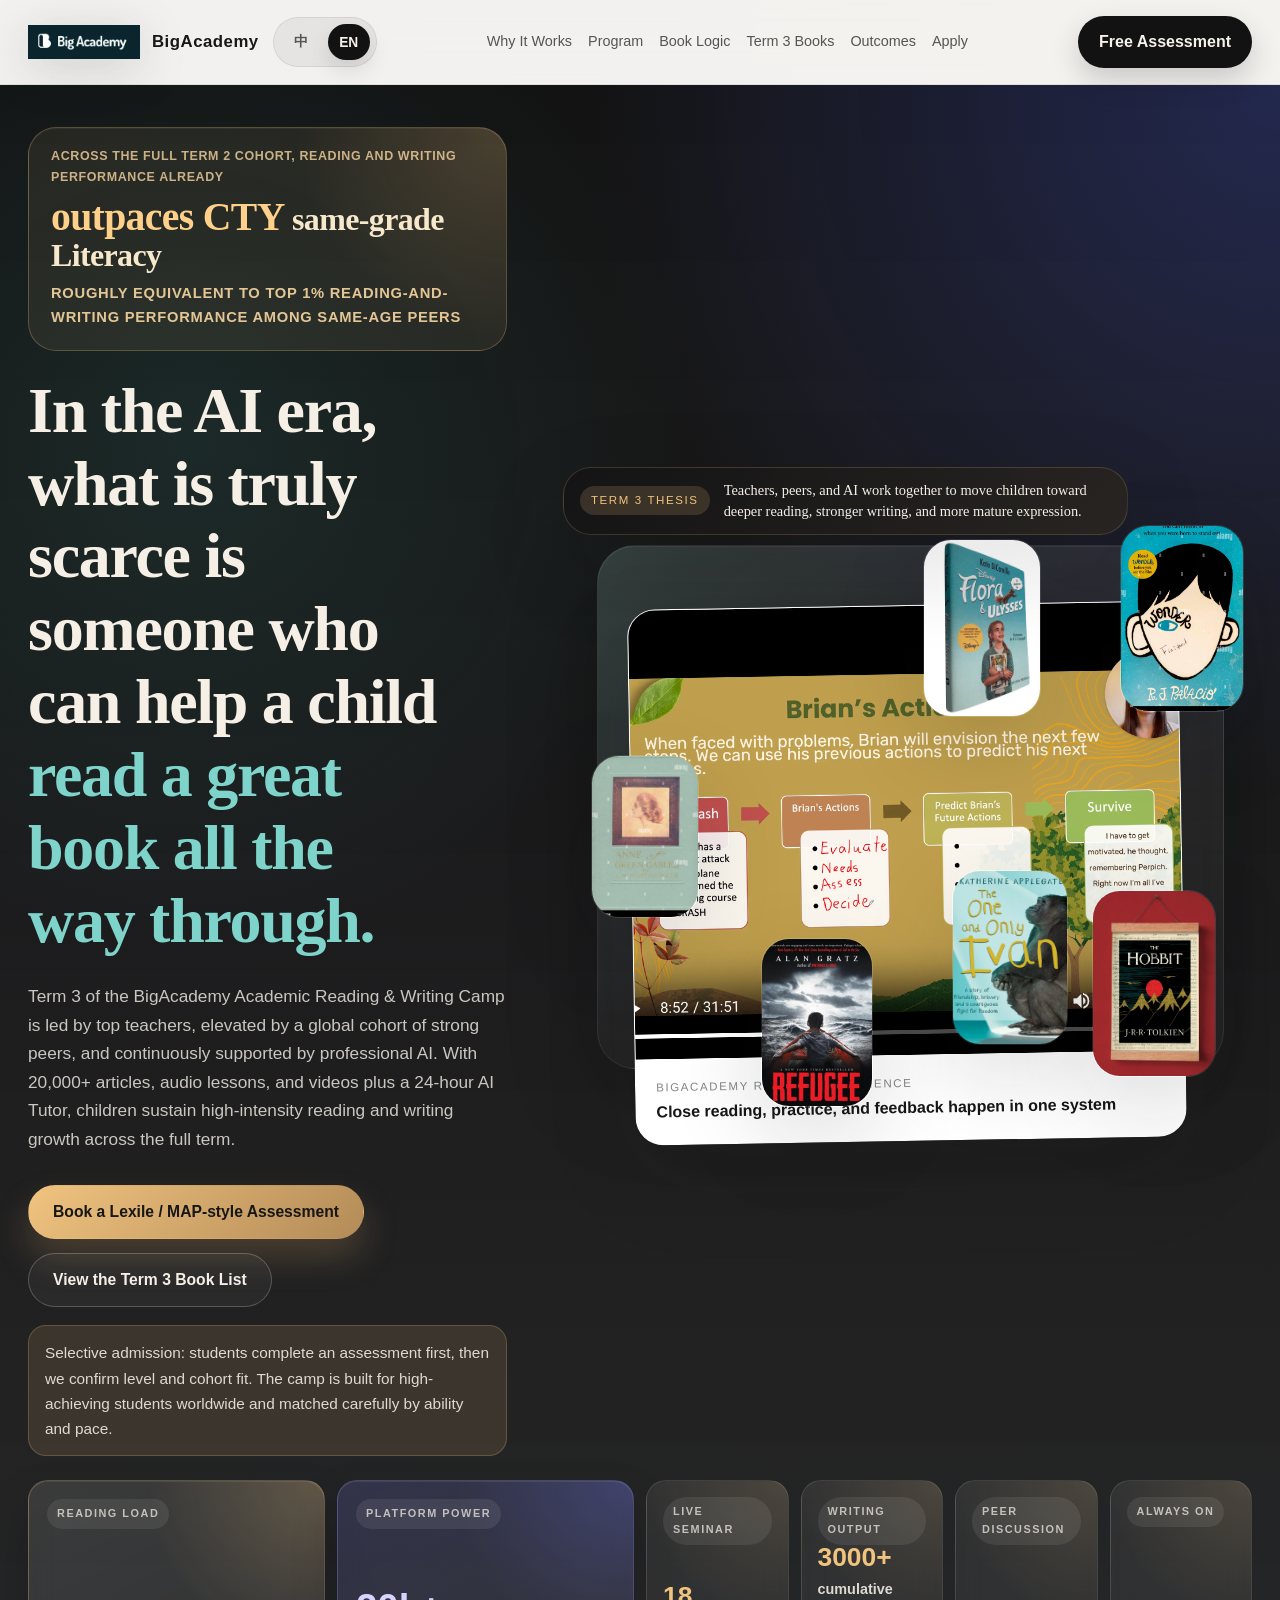
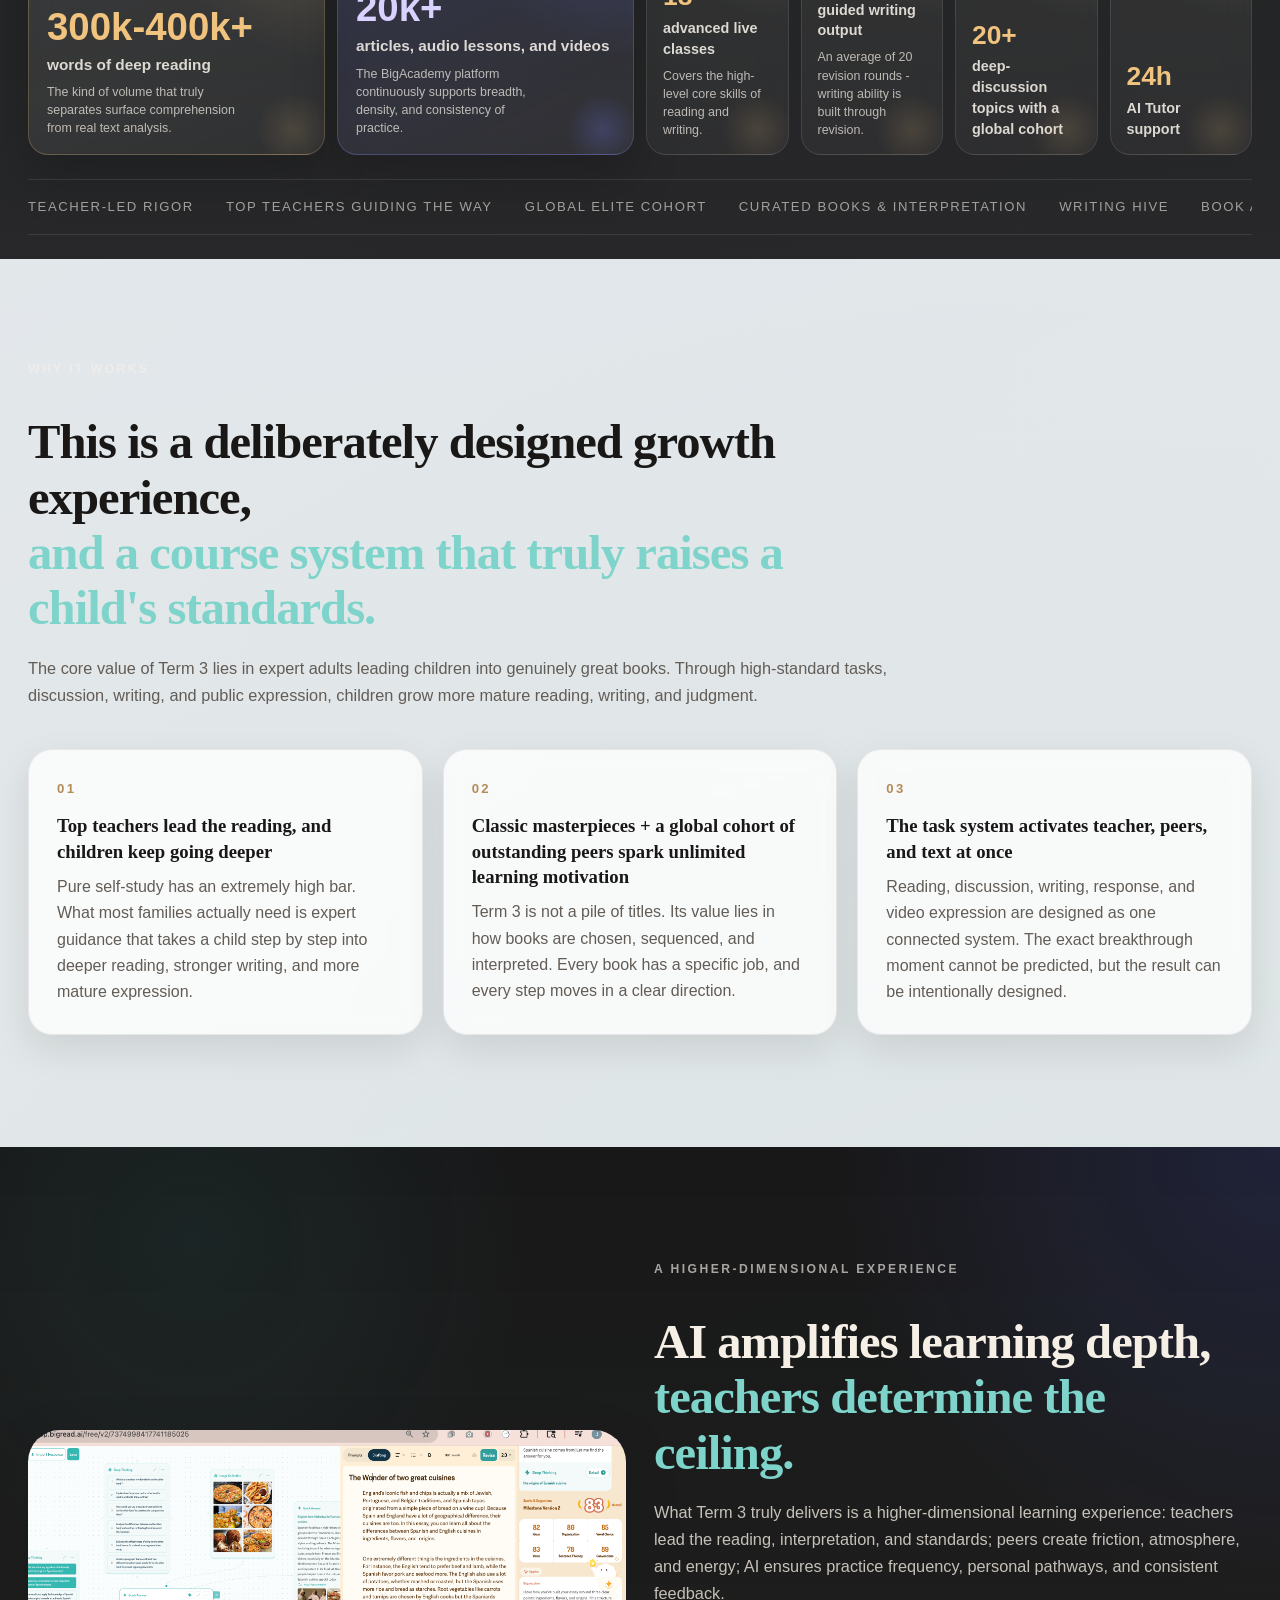
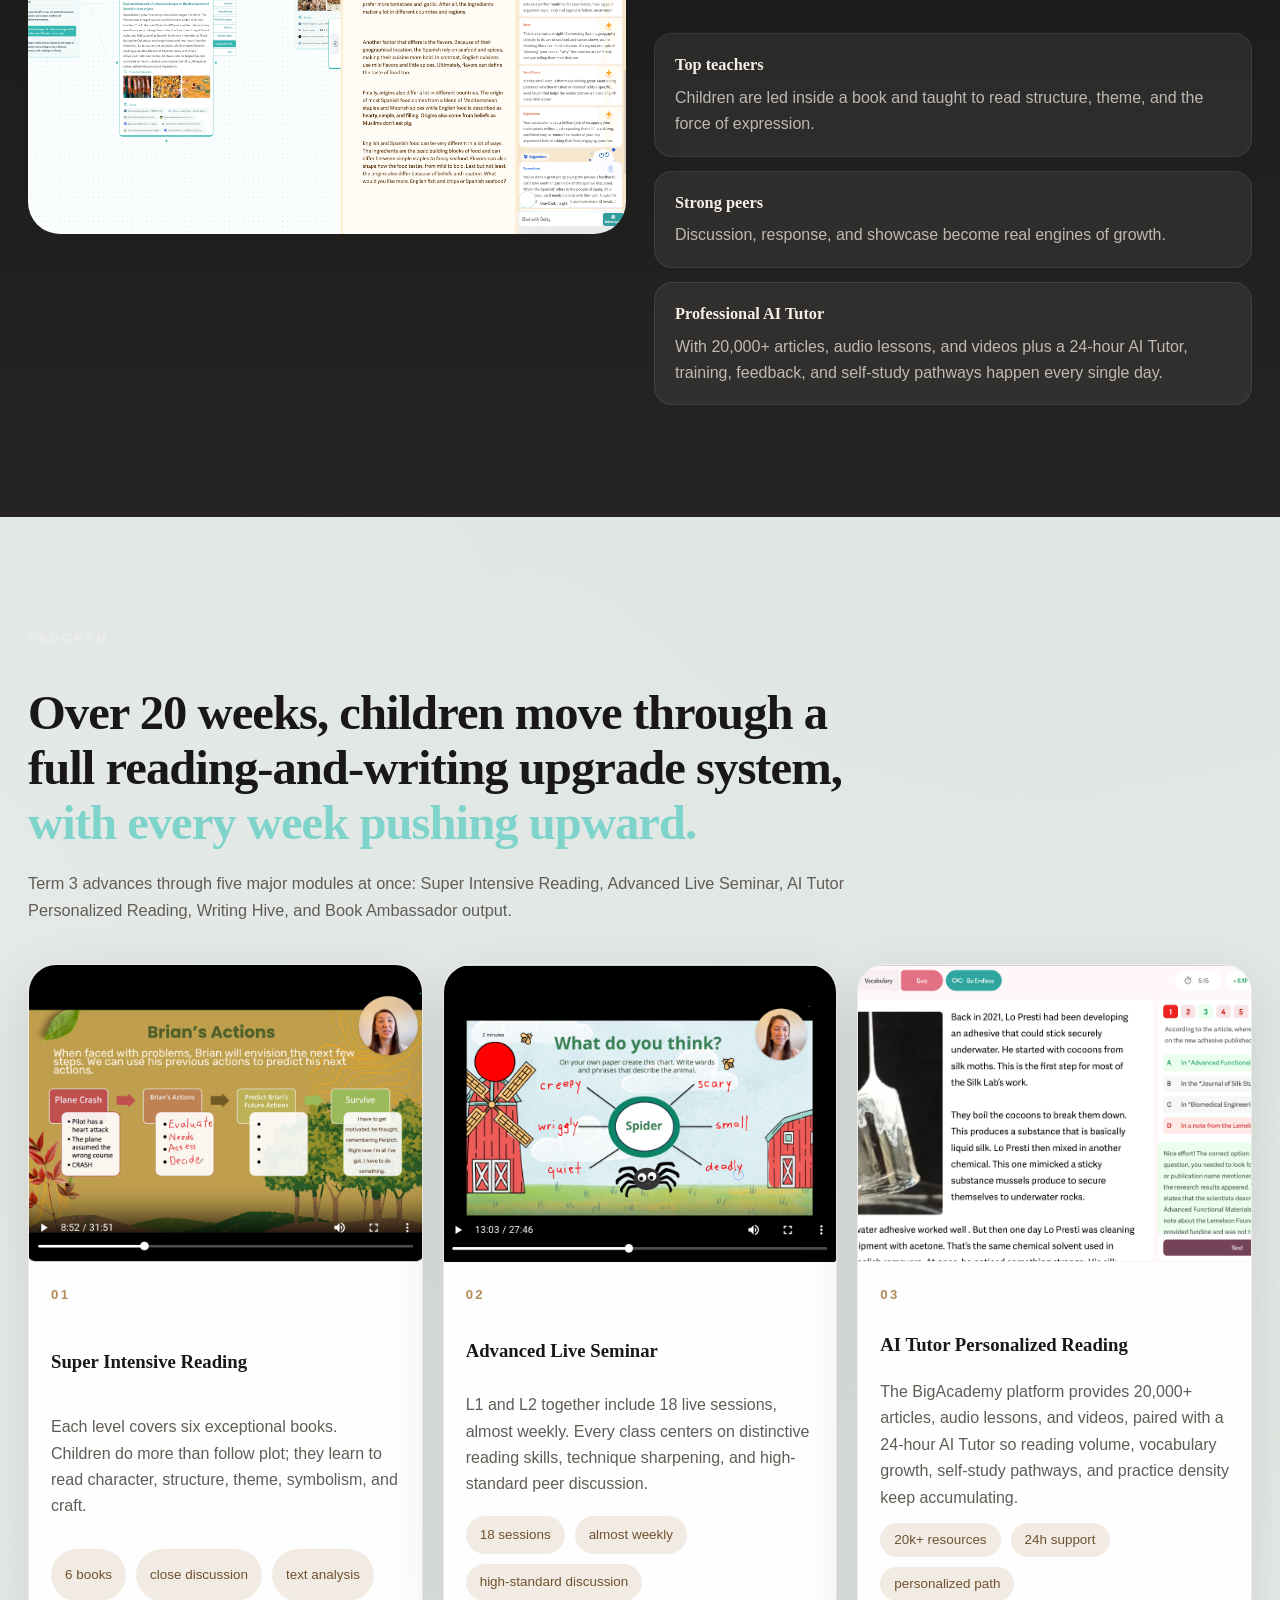
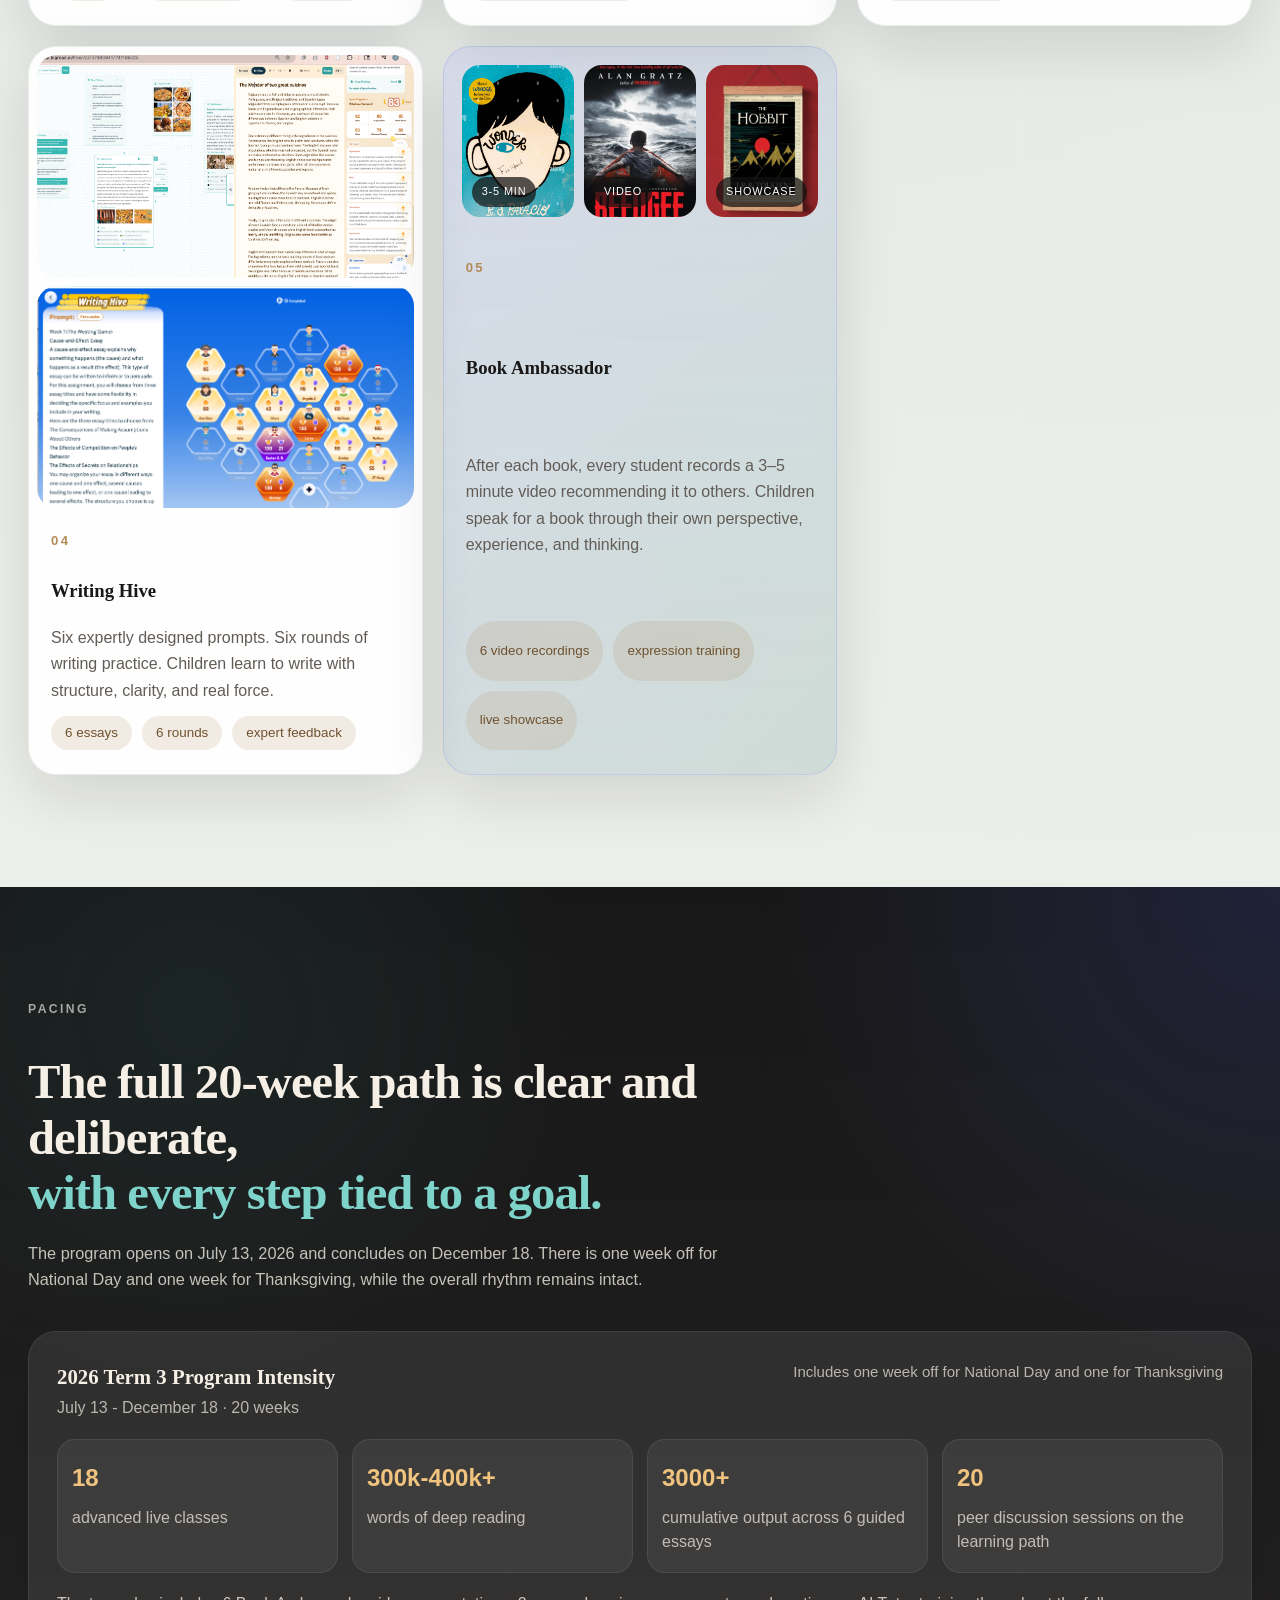
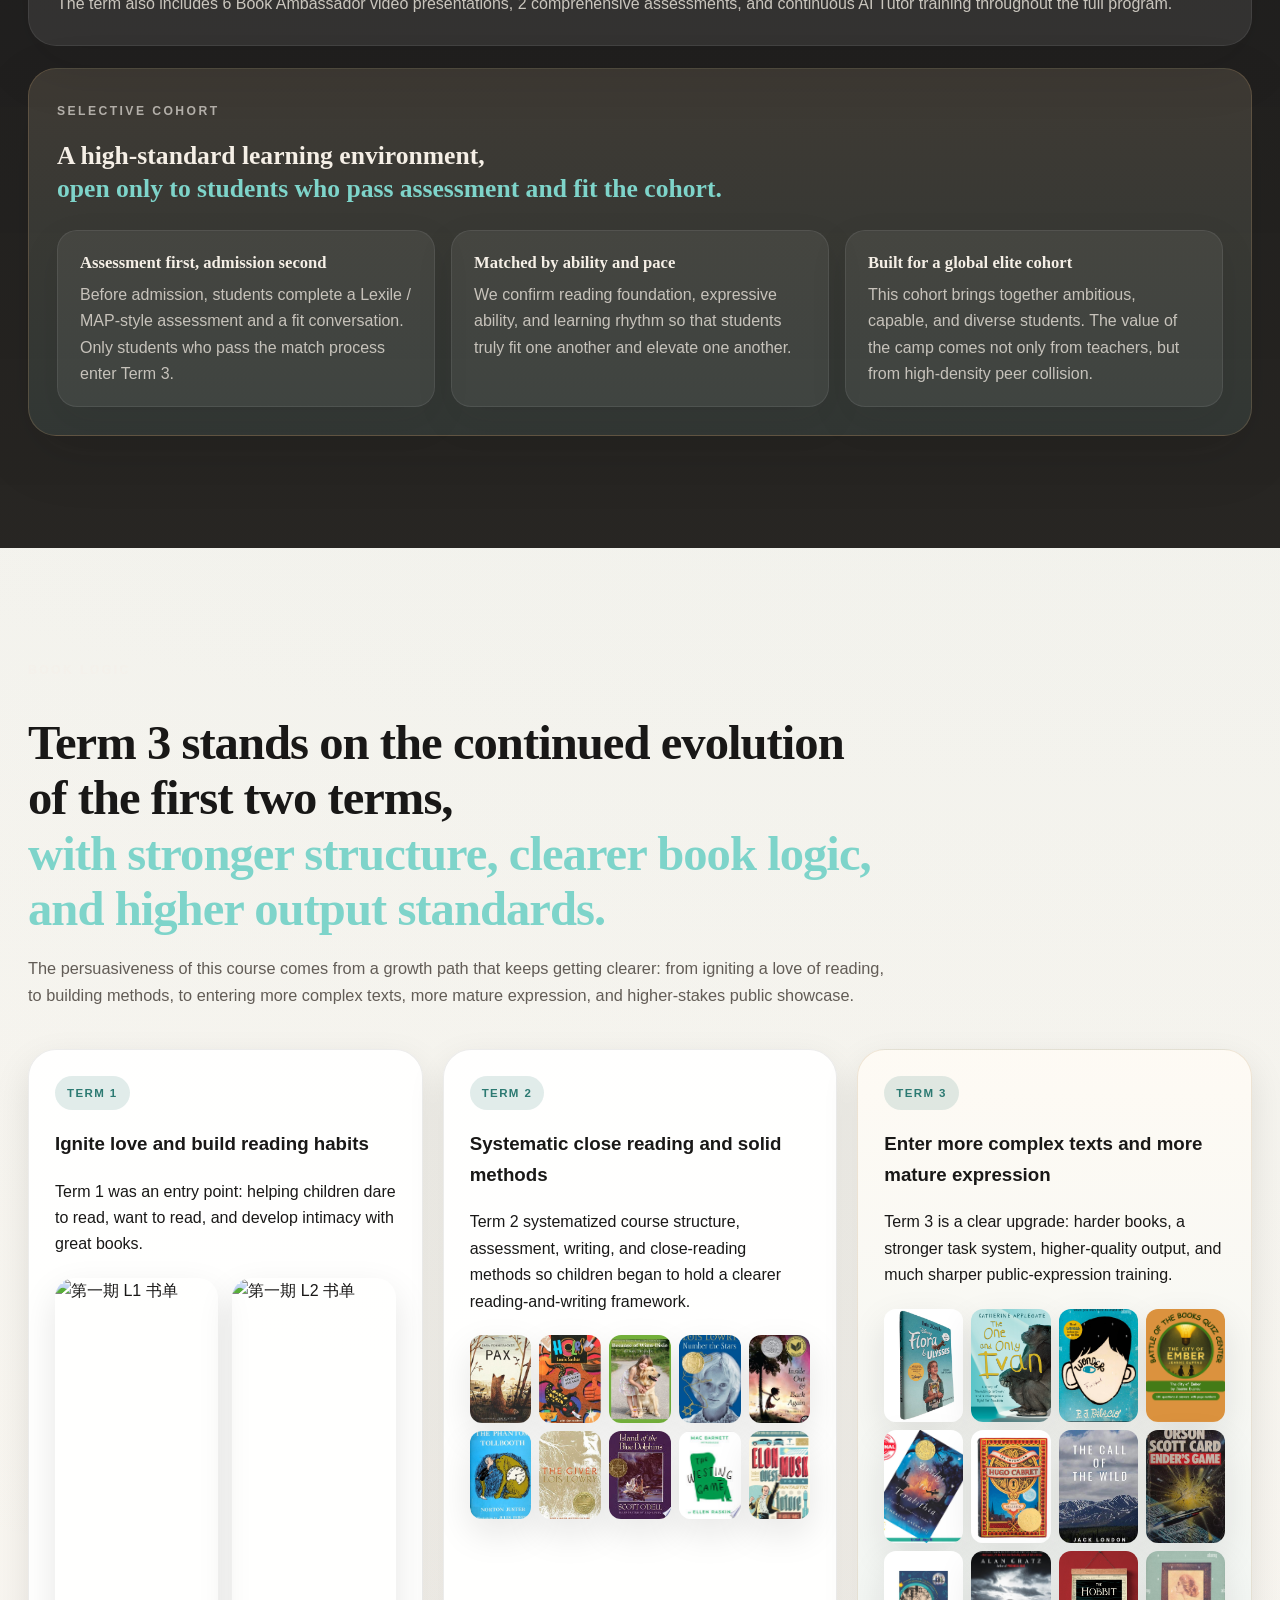
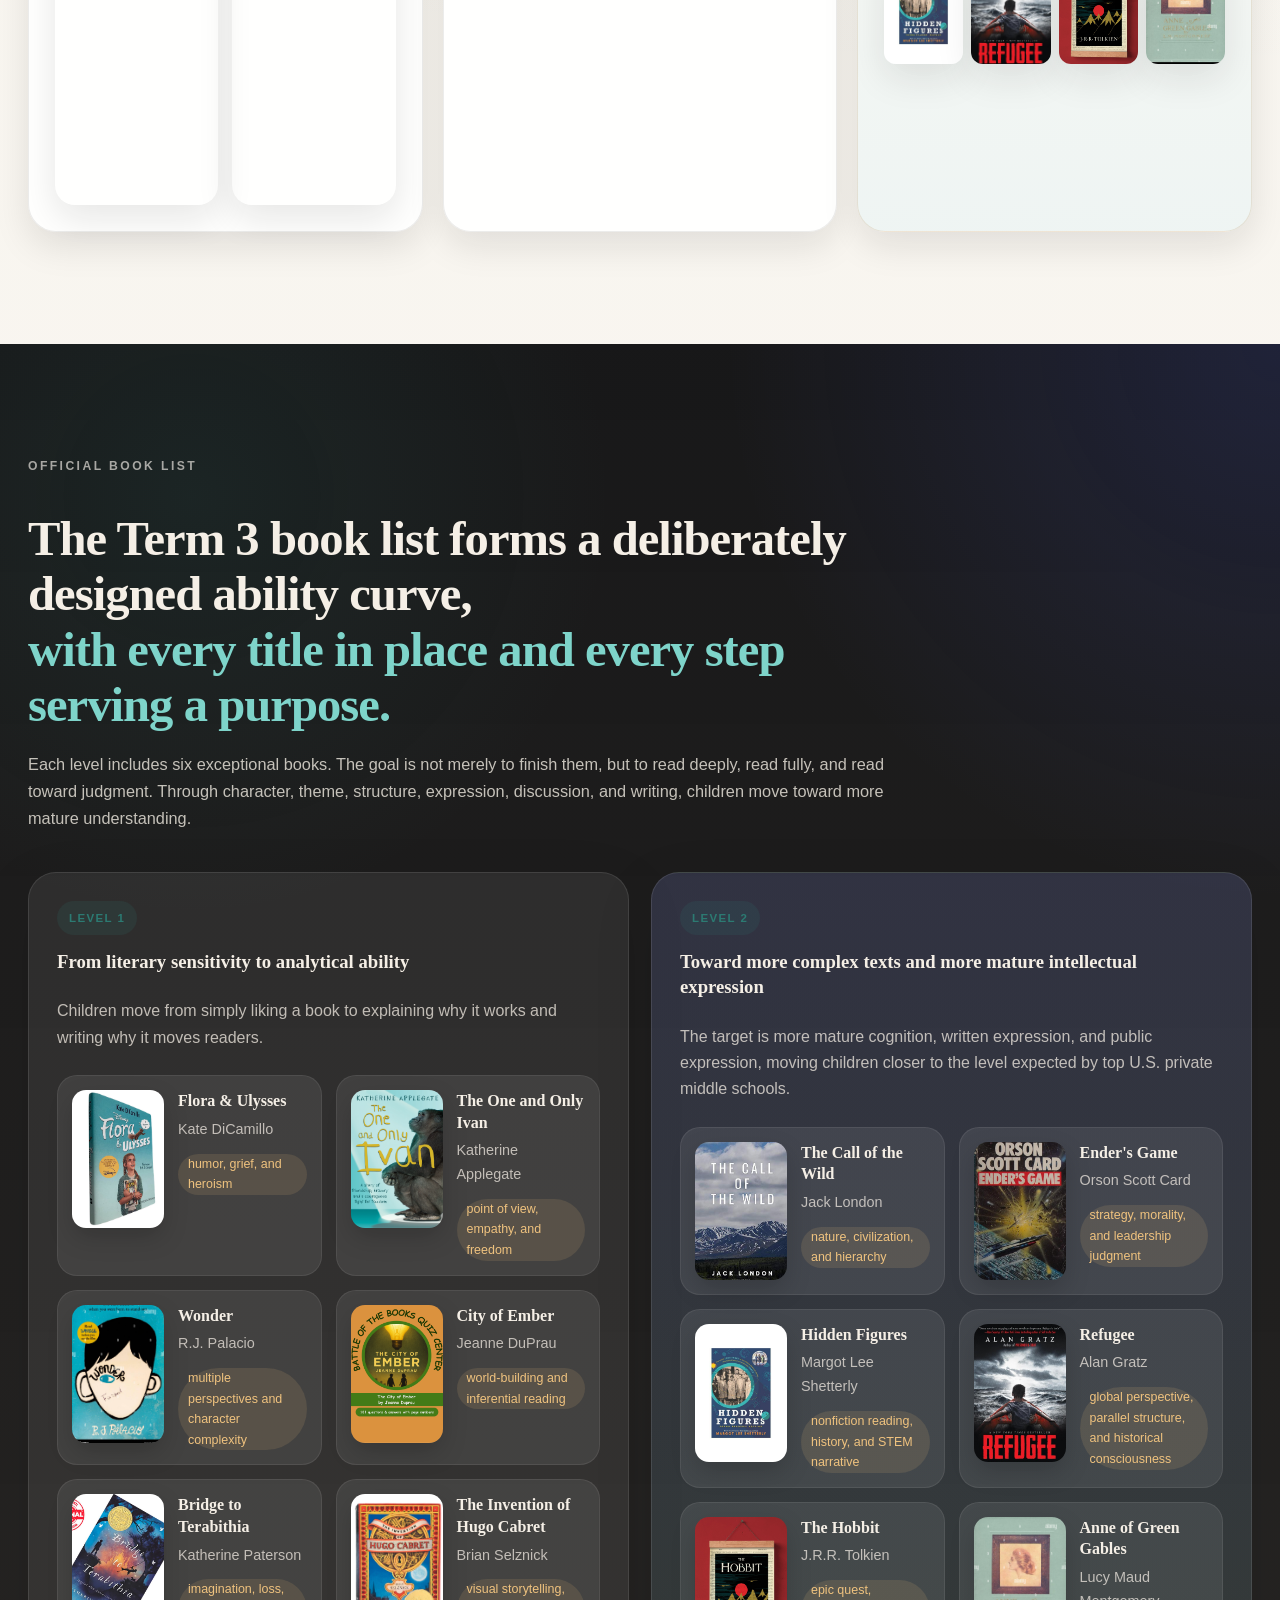
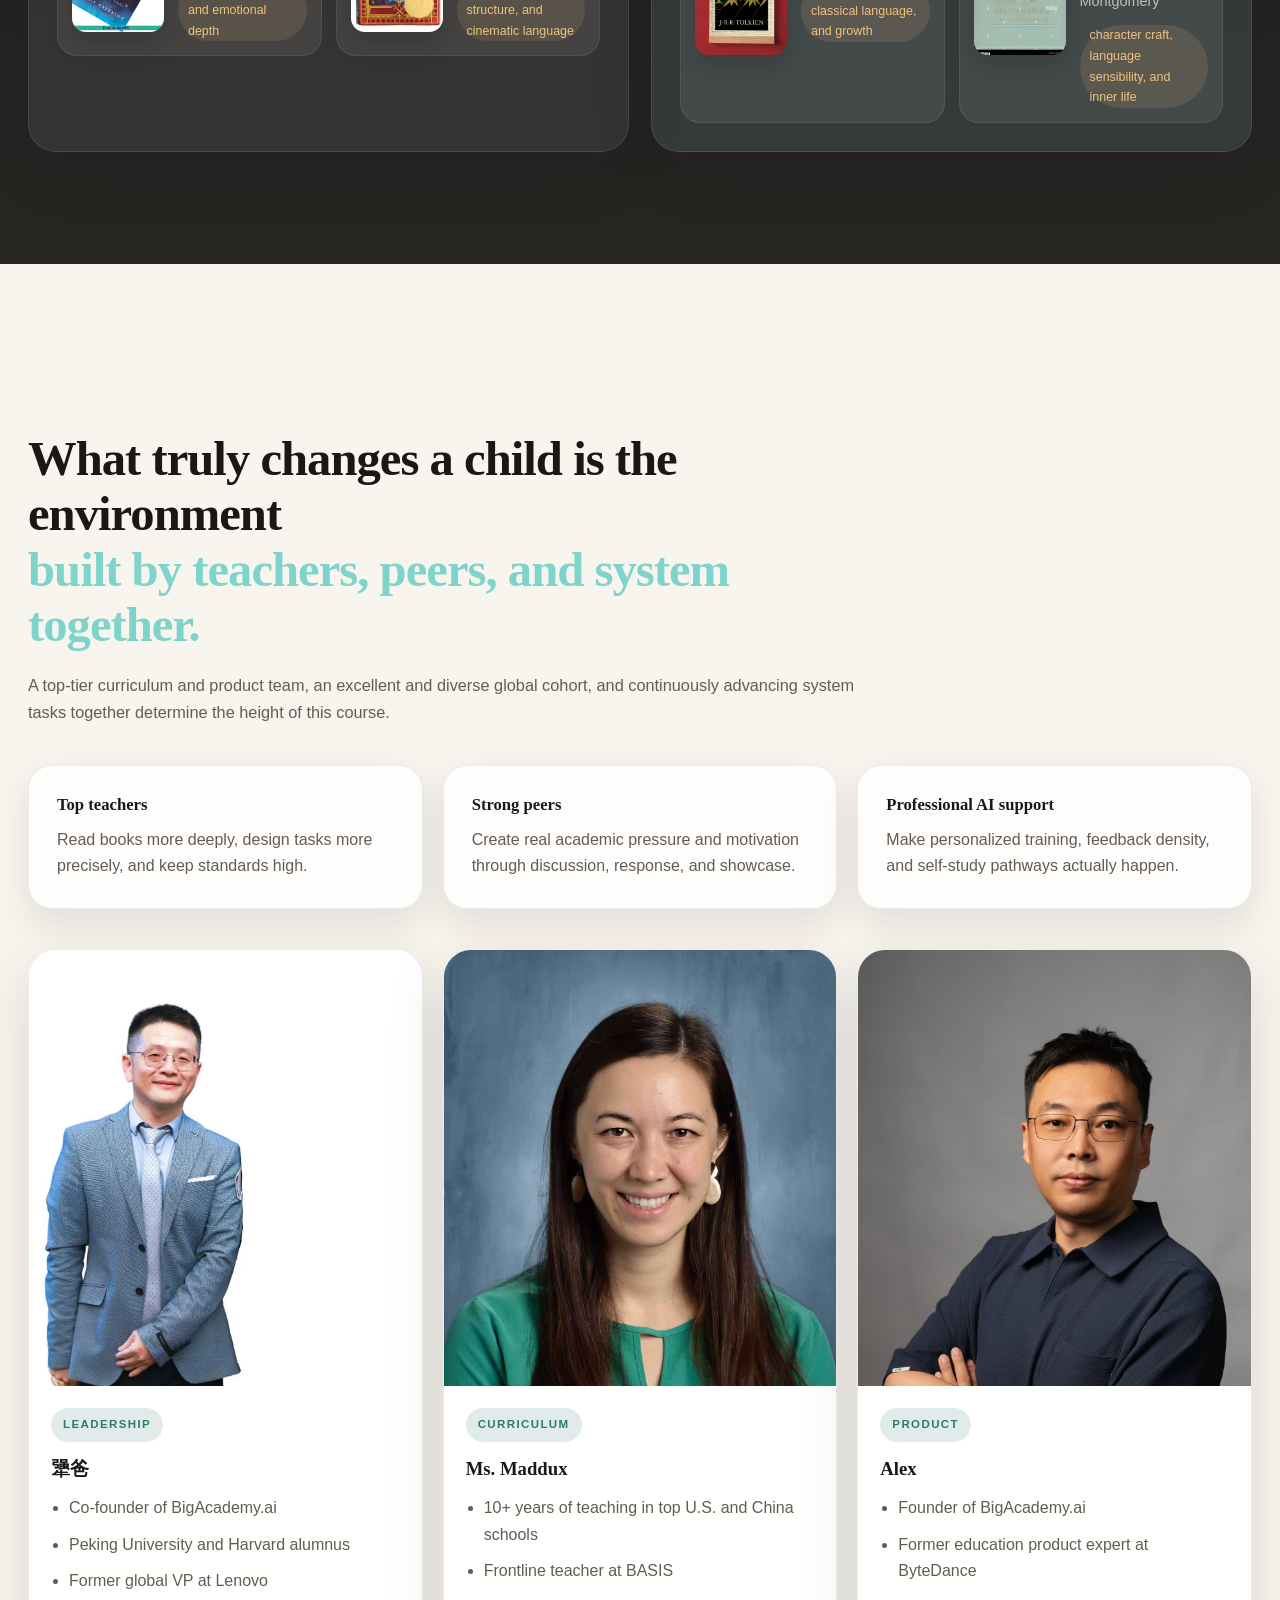
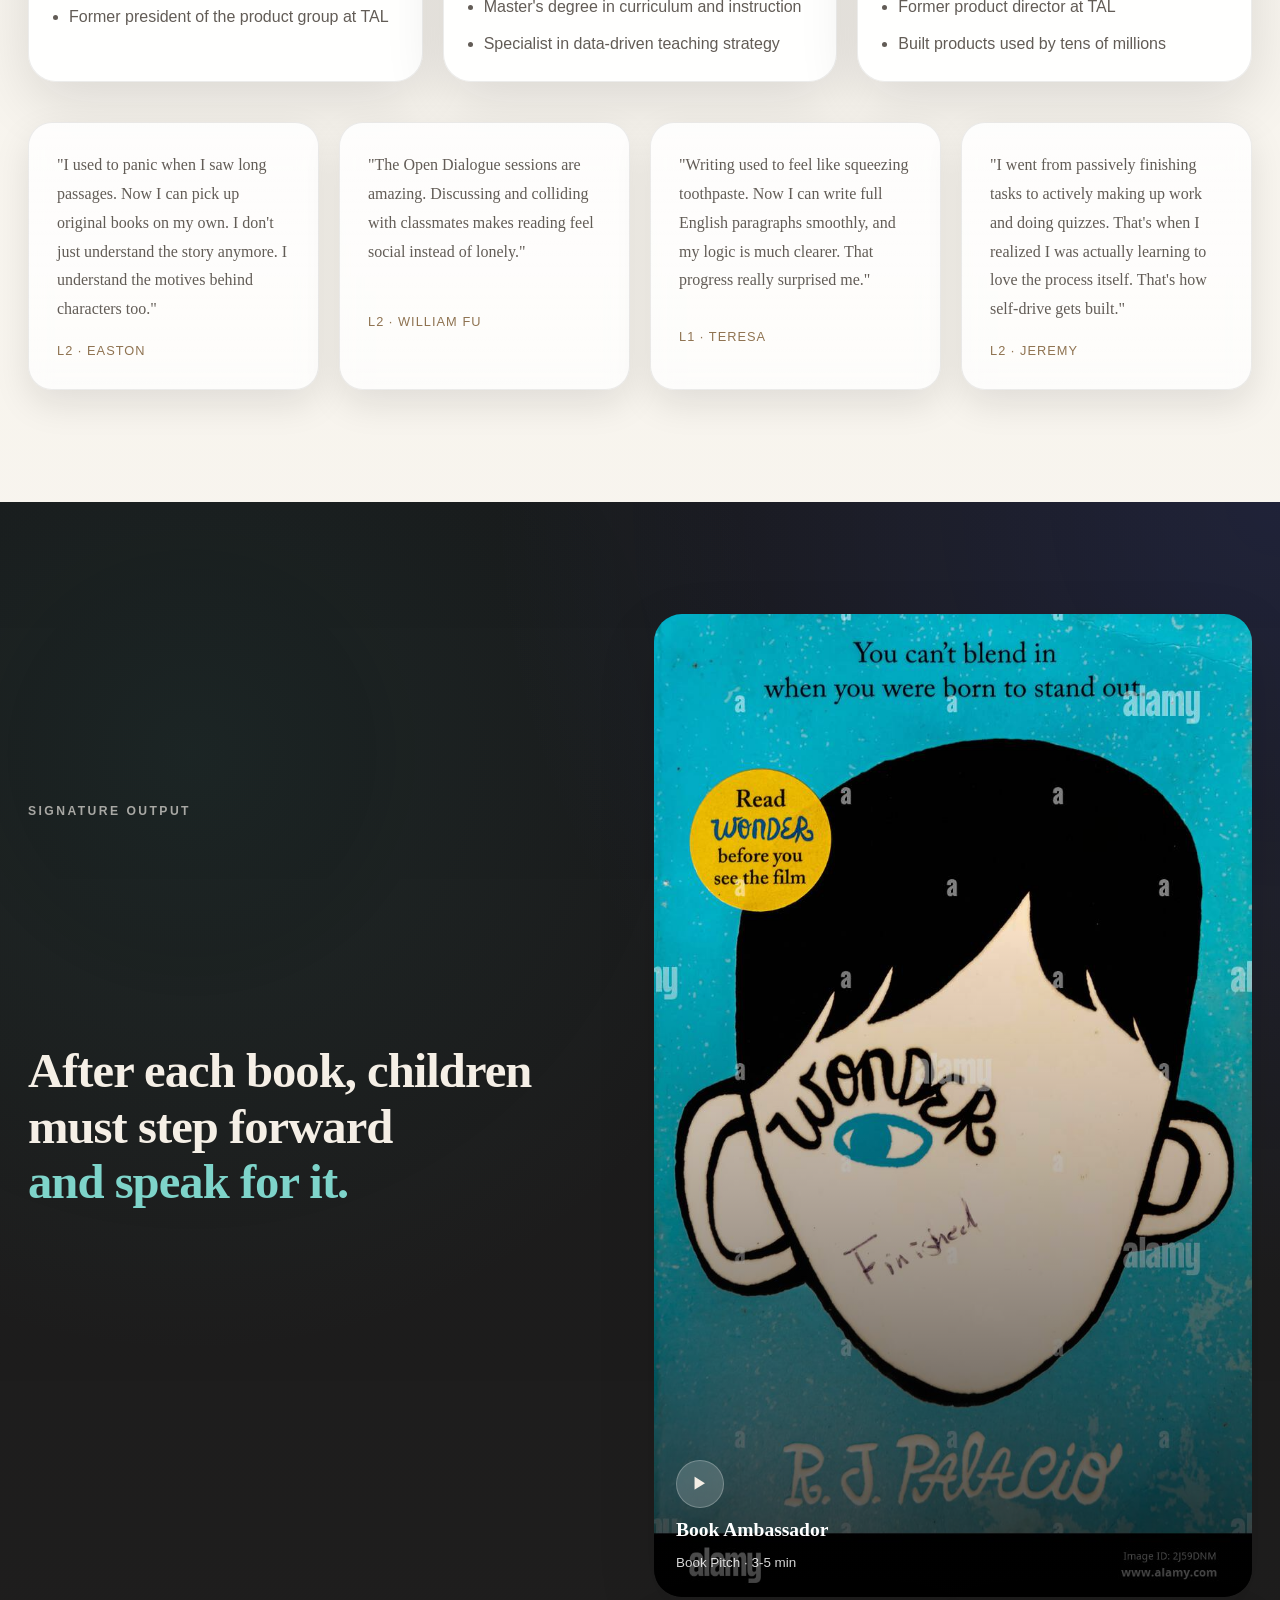
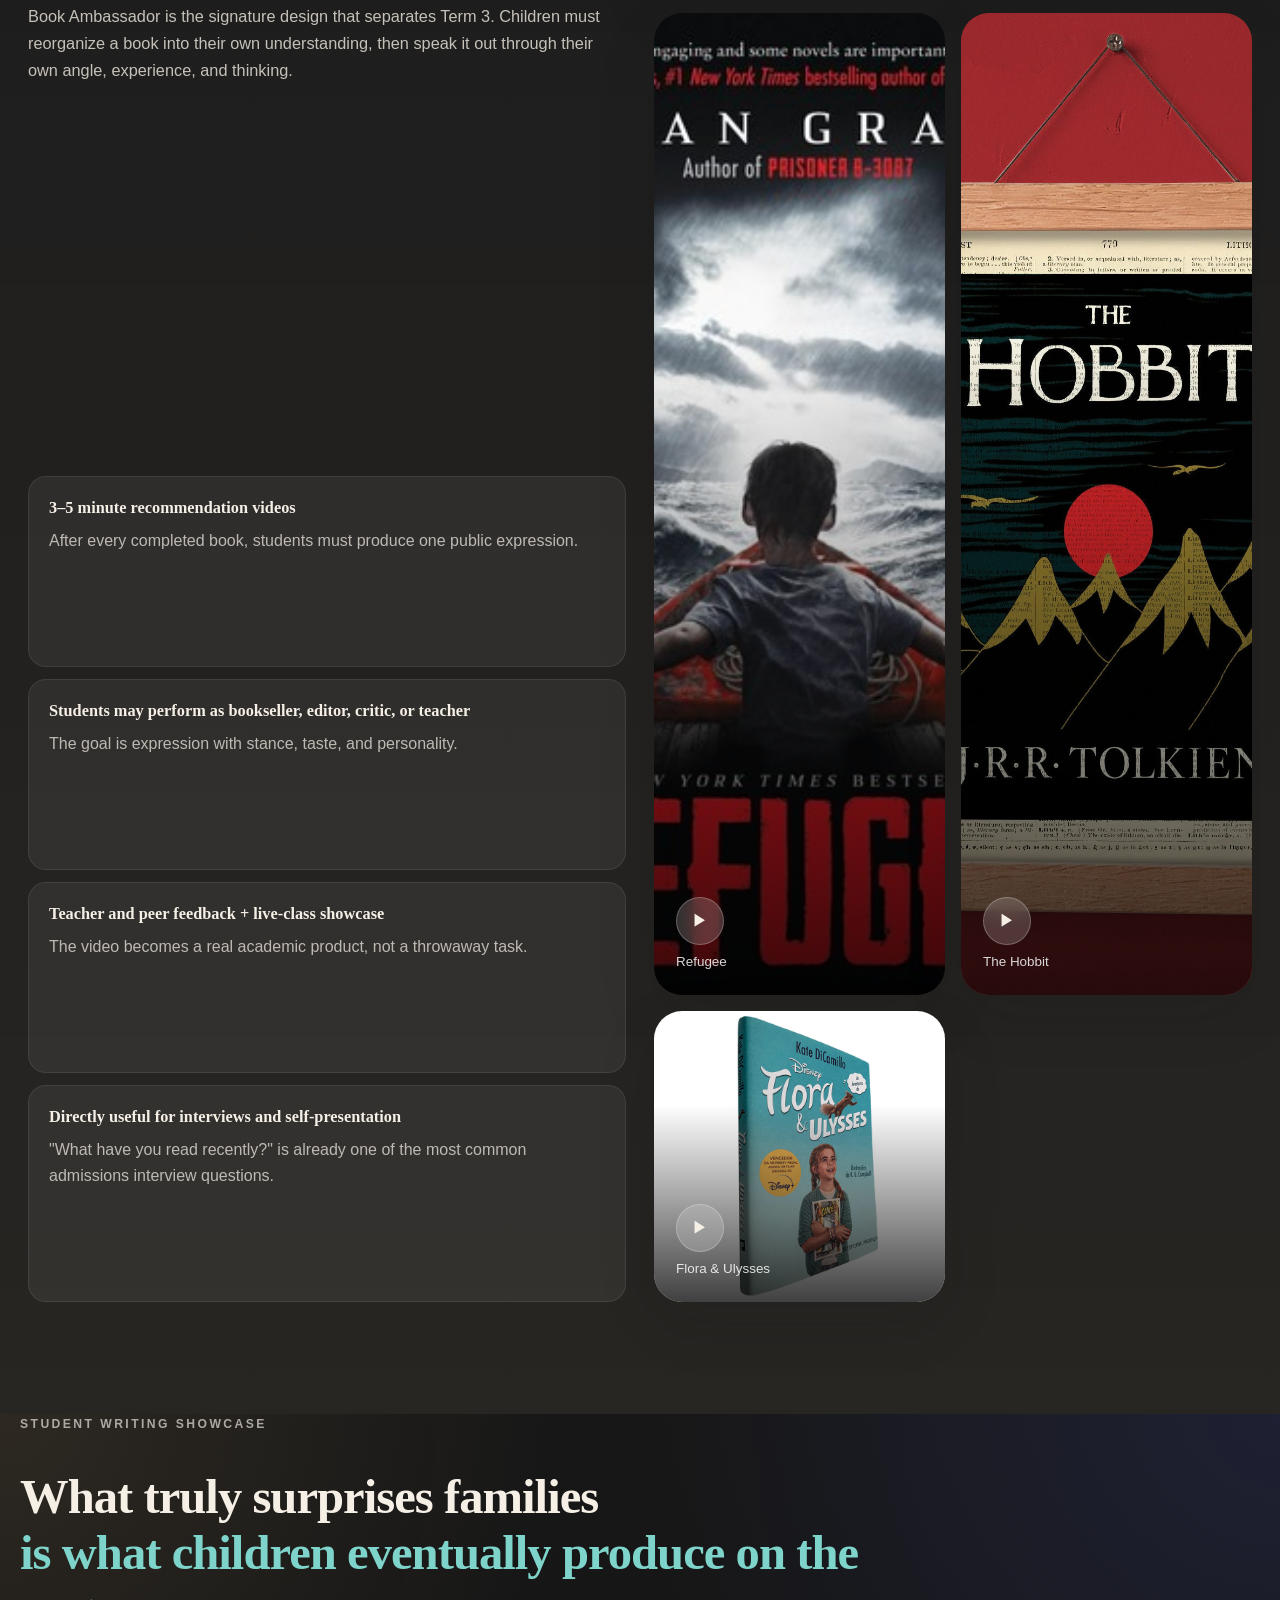
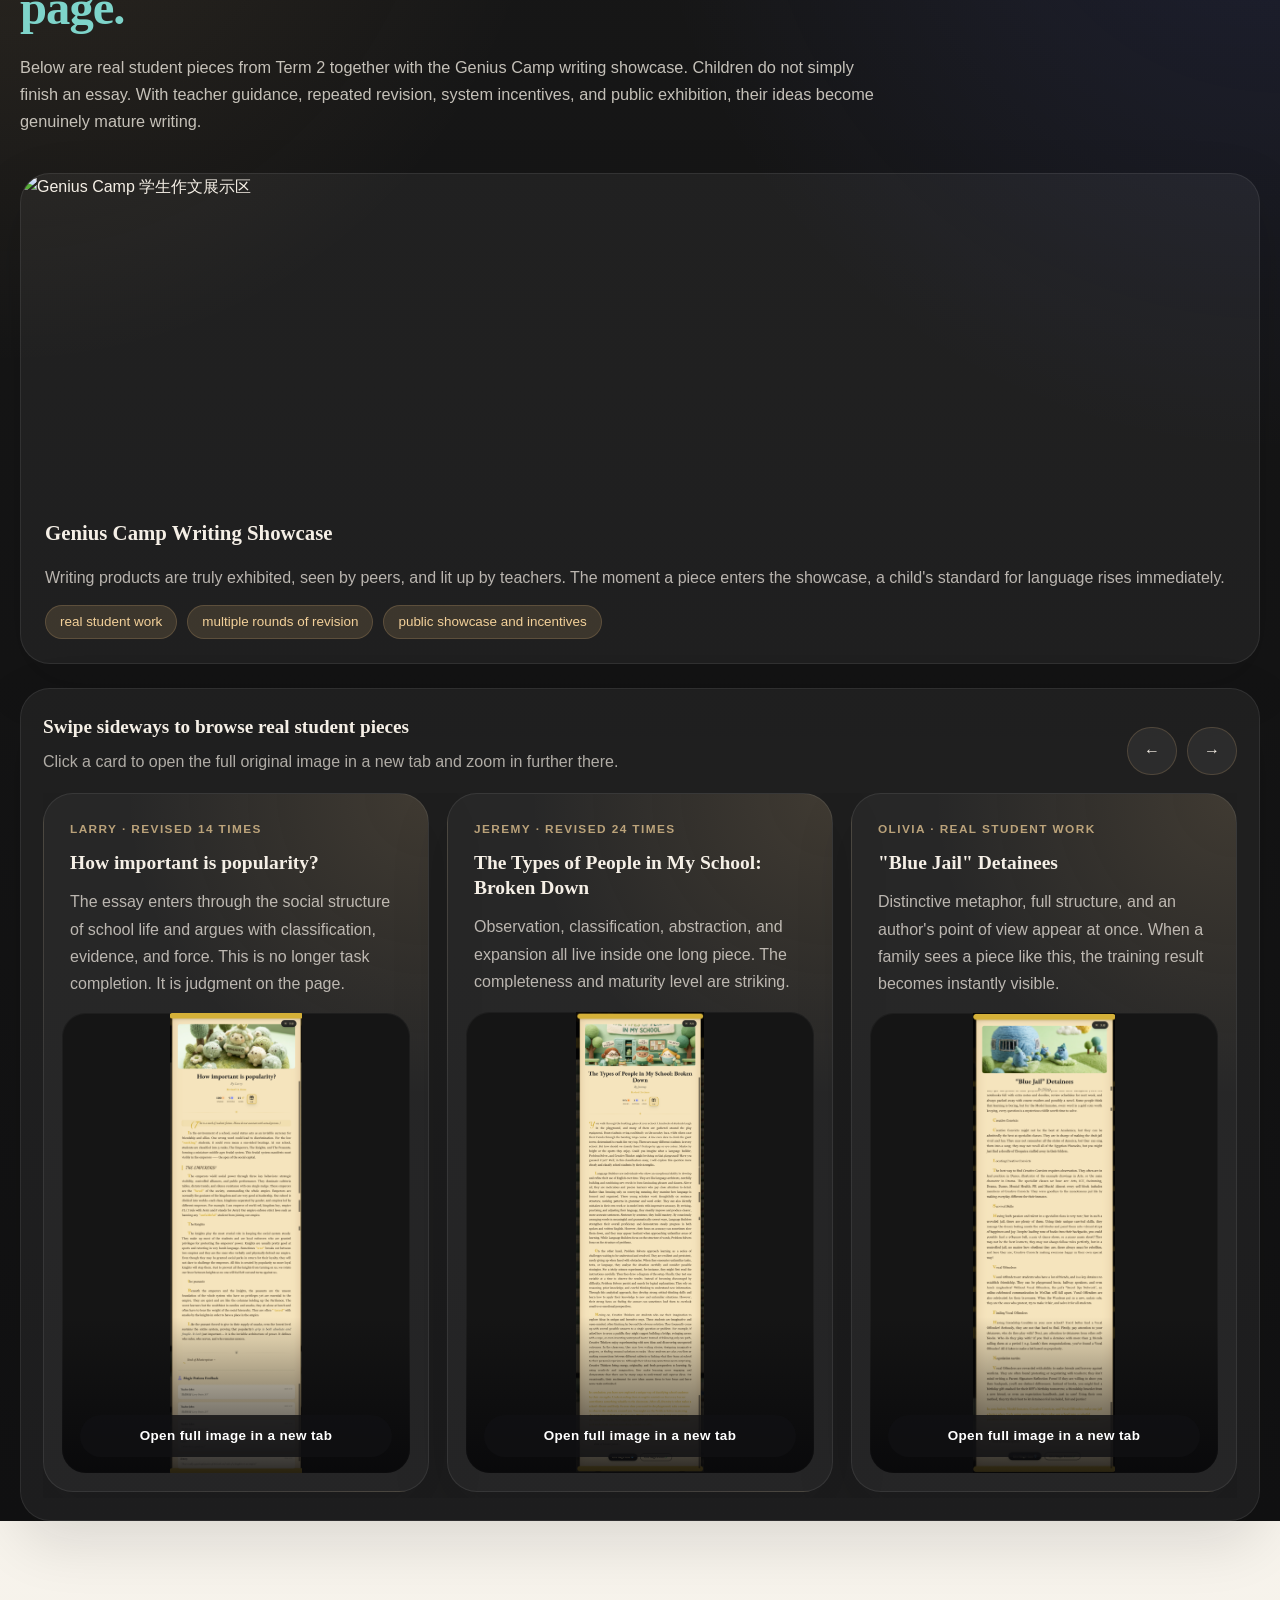
==== index.html @ 47f3dc4d "Update value card cohort motivation copy" ====
<!DOCTYPE html>
<html lang="zh-CN">
<head>
  <meta charset="UTF-8">
  <meta name="viewport" content="width=device-width, initial-scale=1.0">
  <meta name="description" content="BigAcademy 学术精读写作营 2026 第三期：顶尖老师、优秀同伴与专业 AI 协同带领孩子进入更高水平的阅读、写作与思考。">
  <meta name="theme-color" content="#131313">
  <title>BigAcademy 学术精读写作营 2026 第三期</title>
  <link rel="preconnect" href="https://fonts.googleapis.cn">
  <link rel="preconnect" href="https://fonts.gstatic.cn" crossorigin>
  <link href="https://fonts.googleapis.cn/css2?family=Cormorant+Garamond:wght@400;500;600;700&family=Inter:wght@300;400;500;600;700;800&family=Noto+Sans+SC:wght@300;400;500;700&family=Noto+Serif+SC:wght@400;500;600;700&family=Space+Grotesk:wght@400;500;600;700&display=swap" rel="stylesheet">
  <link rel="stylesheet" href="./styles.css">
  <script defer src="./script.js"></script>
</head>
<body>
  <div class="page-noise"></div>

  <header class="site-header">
    <div class="header-left">
      <a href="#top" class="brand" aria-label="BigAcademy 首页">
        <img src="./assets/brand/bigacademy-logo.png" alt="BigAcademy Logo">
        <span>BigAcademy</span>
      </a>
      <div class="lang-switcher" aria-label="语言切换">
        <button type="button" class="lang-btn" data-lang-choice="zh">中</button>
        <button type="button" class="lang-btn" data-lang-choice="en">EN</button>
      </div>
    </div>
    <nav class="main-nav" aria-label="站点导航">
      <a href="#value">课程价值</a>
      <a href="#structure">课程结构</a>
      <a href="#evolution">选书逻辑</a>
      <a href="#books">第三期书单</a>
      <a href="#outcomes">成果交付</a>
      <a href="#apply">咨询报名</a>
    </nav>
    <button
      type="button"
      class="mobile-nav-toggle"
      aria-label="打开导航菜单"
      aria-expanded="false"
      aria-controls="mobile-nav-panel"
    >
      <span></span>
      <span></span>
      <span></span>
    </button>
    <a class="header-cta" href="#apply">预约测评</a>
  </header>

  <div class="mobile-nav-panel" id="mobile-nav-panel" aria-hidden="true">
    <div class="mobile-nav-card">
      <div class="mobile-nav-head">
        <span class="mobile-nav-eyebrow">Quick Navigation</span>
        <a class="mobile-nav-cta" href="#apply">预约测评</a>
      </div>
      <nav class="mobile-nav-links" aria-label="移动端导航">
        <a href="#value">课程价值</a>
        <a href="#structure">课程结构</a>
        <a href="#evolution">选书逻辑</a>
        <a href="#books">第三期书单</a>
        <a href="#outcomes">成果交付</a>
        <a href="#apply">咨询报名</a>
      </nav>
    </div>
  </div>

  <main>
    <section class="hero section-dark" id="top">
      <div class="hero-grid">
        <div class="hero-copy" data-reveal>
          <div class="hero-proof">
            <span class="hero-proof-overline">第二期全体学员阅读、写作多项指标已经</span>
            <strong><span>超越 CTY</span> 同年级 Literacy 课程</strong>
            <span class="hero-proof-sub">约等于站上同年龄段前 1% 的阅读写作水平</span>
          </div>
          <h1>
            在 AI 时代，
            真正稀缺的是
            有人带孩子
            <em>读透一本好书。</em>
          </h1>
          <p class="hero-lead">
            BigAcademy 学术精读写作营第三期，由顶尖老师带读，全球优秀同伴共学，专业 AI 持续支撑。
            2 万+ 文章 / 音频 / 视频资源与 24 小时 AI Tutor，一起托起整个学期的高强度读写升级。
          </p>

          <div class="hero-actions">
            <a class="button button-primary" href="#apply">预约蓝思 / MAP 风格测评</a>
            <a class="button button-secondary" href="#books">查看第三期书单</a>
          </div>

          <p class="hero-note">
            筛选制入营：先做测评，再确认 Level 与 cohort 匹配度。课程面向全球优秀学生，按学力与节奏完成高标准匹配。
          </p>
        </div>

        <div class="hero-stage" data-reveal>
          <article class="hero-panel hero-panel-main">
            <img src="./assets/ui/academic-reading.png" alt="BigAcademy 阅读界面">
            <div class="panel-caption">
              <span>BigAcademy Reading Experience</span>
              <strong>精读、训练、反馈在同一系统里完成</strong>
            </div>
          </article>

          <article class="hero-panel hero-panel-quote">
            <div class="hero-panel-tag">Term 3 Thesis</div>
            <p>老师、同伴与 AI 协同带领孩子进入更高水平的阅读、写作与表达。</p>
          </article>

          <article class="hero-cover hero-cover-a">
            <img src="./assets/books/term3/flora-and-ulysses.jpg" alt="Flora & Ulysses 封面">
          </article>
          <article class="hero-cover hero-cover-b">
            <img src="./assets/books/term3/wonder.jpg" alt="Wonder 封面">
          </article>
          <article class="hero-cover hero-cover-c">
            <img src="./assets/books/term3/the-hobbit.jpg" alt="The Hobbit 封面">
          </article>
          <article class="hero-cover hero-cover-d">
            <img src="./assets/books/term3/refugee.jpg" alt="Refugee 封面">
          </article>
          <article class="hero-cover hero-cover-e">
            <img src="./assets/books/term3/the-one-and-only-ivan.jpg" alt="The One and Only Ivan 封面">
          </article>
          <article class="hero-cover hero-cover-f">
            <img src="./assets/books/term3/anne-of-green-gables.jpg" alt="Anne of Green Gables 封面">
          </article>
        </div>
      </div>

      <div class="hero-stat-row">
        <article class="hero-stat hero-stat-featured">
          <span class="hero-stat-kicker">阅读强度</span>
          <span class="hero-stat-num">30-40 万+</span>
          <span class="hero-stat-label">深度阅读量</span>
          <span class="hero-stat-note">真正拉开阅读理解与文本分析差距的底层训练量。</span>
        </article>
        <article class="hero-stat hero-stat-featured hero-stat-accent">
          <span class="hero-stat-kicker">平台底座</span>
          <span class="hero-stat-num">2 万+</span>
          <span class="hero-stat-label">文章 / 音频 / 视频资源</span>
          <span class="hero-stat-note">BigAcademy 平台内容库持续托举孩子的阅读广度与训练密度。</span>
        </article>
        <article class="hero-stat">
          <span class="hero-stat-kicker">小班直播课</span>
          <span class="hero-stat-num">18</span>
          <span class="hero-stat-label">节高级外教直播课</span>
          <span class="hero-stat-note">覆盖阅读和写作的高阶核心技能。</span>
        </article>
        <article class="hero-stat">
          <span class="hero-stat-kicker">写作输出</span>
          <span class="hero-stat-num">3000+</span>
          <span class="hero-stat-label">命题写作累计字数</span>
          <span class="hero-stat-note">人均20轮修改打磨 - 写作能力是“改”出来的！</span>
        </article>
        <article class="hero-stat">
          <span class="hero-stat-kicker">同伴讨论</span>
          <span class="hero-stat-num">20+</span>
          <span class="hero-stat-label">个深度话题的全球优秀同伴集体讨论</span>
        </article>
        <article class="hero-stat">
          <span class="hero-stat-kicker">随时答疑</span>
          <span class="hero-stat-num">24h</span>
          <span class="hero-stat-label">AI Tutor 随时答疑</span>
        </article>
      </div>

      <div class="marquee">
        <div class="marquee-track">
          <span>顶尖老师主导</span>
          <span>顶尖老师带读</span>
          <span>全球优秀同伴共学</span>
          <span>独特选书与诠释</span>
          <span>Writing Hive</span>
          <span>Book Ambassador</span>
          <span>2 万+ 平台资源</span>
          <span>顶尖老师带读</span>
          <span>全球优秀同伴共学</span>
          <span>独特选书与诠释</span>
          <span>Writing Hive</span>
          <span>Book Ambassador</span>
        </div>
      </div>
    </section>

    <section class="section-intro" id="value">
      <div class="section-shell">
        <div class="section-heading" data-reveal>
          <div class="eyebrow">Why This Course</div>
          <h2>这是一段被认真设计过的成长经历，<br><em>也是一套真正能拉高孩子标准的课程系统。</em></h2>
          <p>
            第三期最核心的价值，在于有专业的人带着孩子走进真正的好书，
            在高标准的任务、讨论、写作与表达中，逐步长出更成熟的阅读能力、表达能力和判断力。
          </p>
        </div>

        <div class="value-grid">
          <article class="value-card" data-reveal>
            <div class="value-index">01</div>
            <h3>顶尖老师全程带读，孩子一路走深</h3>
            <p>纯自学门槛极高。绝大多数家庭真正需要的是高水平带领，让孩子一步步进入更深的阅读、更强的写作和更成熟的表达。</p>
          </article>
          <article class="value-card" data-reveal>
            <div class="value-index">02</div>
            <h3>经典杰作 + 全球优秀同学群体，激发孩子无限学习动力</h3>
            <p>第三期的价值落在选书判断、排序逻辑和文本诠释上。每一本书都承担明确任务，每一步推进都有清晰方向。</p>
          </article>
          <article class="value-card" data-reveal>
            <div class="value-index">03</div>
            <h3>任务系统激活老师、同伴与文本</h3>
            <p>阅读、讨论、写作、回应、视频表达被设计成一个完整系统。具体的突破时刻无法预设，但结果是可以被设计出来的。</p>
          </article>
        </div>
      </div>
    </section>

    <section class="section-featured section-dark">
      <div class="section-shell split-layout">
        <div class="split-visual" data-reveal>
          <img src="./assets/ui/writing-hive.png" alt="Writing Hive 写作界面">
        </div>
        <div class="split-copy" data-reveal>
          <div class="eyebrow">A Higher-Dimensional Experience</div>
          <h2>AI 放大学习深度，<em>老师决定学习高度。</em></h2>
          <p class="lead-paragraph">
            第三期真正要交付的，是一个更高维度的学习体验：老师负责带读、诠释、拉高标准；同伴负责碰撞观点、形成氛围；AI 负责保证训练频次、个性化路径与反馈一致性。
          </p>
          <div class="three-points">
            <div>
              <strong>顶尖老师</strong>
              <span>把孩子带进一本书的内部，读出结构、主题与表达力量。</span>
            </div>
            <div>
              <strong>优秀同伴</strong>
              <span>让讨论、回应、展示成为真正推动成长的力量。</span>
            </div>
            <div>
              <strong>专业 AI Tutor</strong>
              <span>2 万+ 文章 / 音频 / 视频资源全天开放，24 小时 AI Tutor 随时答疑，把训练、反馈和自学路径真正落到每一天。</span>
            </div>
          </div>
        </div>
      </div>
    </section>

    <section class="section-structure" id="structure">
      <div class="section-shell">
        <div class="section-heading" data-reveal>
          <div class="eyebrow">Course Architecture</div>
          <h2>20 周里，孩子进入一整套读写升级系统，<br><em>每一周都在向上推进。</em></h2>
          <p>
            第三期围绕五大模块同时推进：超级精读、高级外教直播、AI Tutor 个性化阅读训练、Writing Hive、大师级 Book Ambassador 输出。
          </p>
        </div>

        <div class="program-grid">
          <article class="program-card" data-reveal>
            <img src="./assets/ui/academic-reading.png" alt="超级精读营">
            <div class="program-content">
              <div class="program-number">01</div>
              <h3>超级精读营</h3>
              <p>每个 Level 6 本超级好书，孩子要读懂情节，更要读人物、结构、主题、象征与表达方式。</p>
              <div class="program-tags">
                <span>6 本书</span>
                <span>深度讨论</span>
                <span>文本分析</span>
              </div>
            </div>
          </article>

          <article class="program-card" data-reveal>
            <img src="./assets/ui/reading-live-class.png" alt="高级外教直播课">
            <div class="program-content">
              <div class="program-number">02</div>
              <h3>高级外教直播课</h3>
              <p>L1 / L2 共 18 次直播，几乎每周一次。每一节都围绕独特的阅读能力训练、技巧打磨与高标准同伴讨论展开。</p>
              <div class="program-tags">
                <span>18 次</span>
                <span>几乎每周一次</span>
                <span>高标准讨论</span>
              </div>
            </div>
          </article>

          <article class="program-card" data-reveal>
            <img src="./assets/ui/ai-tutor-reading.png" alt="AI Tutor 个性化阅读训练">
            <div class="program-content">
              <div class="program-number">03</div>
              <h3>AI Tutor 个性化阅读训练</h3>
              <p>BigAcademy 平台提供 2 万+ 篇文章 / 音频 / 视频，配合 24 小时 AI Tutor 随时答疑，让阅读量、词汇量、自学路径与练习密度真正持续发生。</p>
              <div class="program-tags">
                <span>2 万+ 资源</span>
                <span>24h 答疑</span>
                <span>个性化路径</span>
              </div>
            </div>
          </article>

          <article class="program-card" data-reveal>
            <div class="program-media-stack">
              <img src="./assets/ui/writing-hive.png" alt="Writing Hive 写作界面">
              <img src="./assets/ui/writing-hive-community.png" alt="Writing Hive 学员榜单界面">
            </div>
            <div class="program-content">
              <div class="program-number">04</div>
              <h3>Writing Hive</h3>
              <p>六篇专业设计命题作文，六轮写作训练。孩子会写得完整、清晰、有层次，表达真正站得住。</p>
              <div class="program-tags">
                <span>6 篇作文</span>
                <span>6 轮训练</span>
                <span>专业反馈</span>
              </div>
            </div>
          </article>

          <article class="program-card program-card-accent" data-reveal>
            <div class="ambassador-visual">
              <div class="ambassador-thumb">
                <img src="./assets/books/term3/wonder.jpg" alt="Wonder">
                <span>3-5 min</span>
              </div>
              <div class="ambassador-thumb">
                <img src="./assets/books/term3/refugee.jpg" alt="Refugee">
                <span>Video</span>
              </div>
              <div class="ambassador-thumb">
                <img src="./assets/books/term3/the-hobbit.jpg" alt="The Hobbit">
                <span>Showcase</span>
              </div>
            </div>
            <div class="program-content">
              <div class="program-number">05</div>
              <h3>Book Ambassador</h3>
              <p>每读完一本书，每位学生都要录制一段 3-5 分钟视频，把这本书推荐给别人。孩子要带着自己独特的视角、独特的体验和独特的思考，为一本书真正发声。</p>
              <div class="program-tags">
                <span>6 次视频录制</span>
                <span>表达训练</span>
                <span>直播展示</span>
              </div>
            </div>
          </article>
        </div>
      </div>
    </section>

    <section class="section-timeline section-dark">
      <div class="section-shell">
        <div class="section-heading narrow" data-reveal>
          <div class="eyebrow">Timeline</div>
          <h2>20 周成长路径清晰推进，<br><em>每一步都有明确目标。</em></h2>
          <p>2026 年 7 月 13 日开营，12 月 18 日收官。期间有国庆与感恩节各一周假期，但整个项目推进节奏保持完整。</p>
        </div>

        <div class="timeline-card" data-reveal>
          <div class="timeline-header">
            <div>
              <strong>2026 第三期 Program Intensity</strong>
              <span>July 13 - December 18 · 20 Weeks</span>
            </div>
            <div class="timeline-note">含国庆 / 感恩节各 1 周假期</div>
          </div>

          <div class="timeline-metrics">
            <article>
              <strong>18</strong>
              <span>节高级外教直播课</span>
            </article>
            <article>
              <strong>30-40 万+</strong>
              <span>深度阅读量</span>
            </article>
            <article>
              <strong>3000+</strong>
              <span>6 篇命题作文累计字数</span>
            </article>
            <article>
              <strong>20</strong>
              <span>次学习路径同伴讨论</span>
            </article>
          </div>

          <p class="timeline-summary">
            另外还包含 6 次 Book Ambassador 视频表达、2 次综合测评，以及贯穿全程的 AI Tutor 个性化训练。
          </p>
        </div>

        <div class="admissions-callout" data-reveal>
          <div class="eyebrow">Selective Cohort</div>
          <h3>高标准共学环境，<br><em>只向通过测评与匹配的学生开放。</em></h3>
          <div class="selection-logic selection-logic-dark">
            <div>
              <strong>先测评，再决定是否入营</strong>
              <span>报名前需要完成蓝思 / MAP 风格测评与沟通。通过测评与匹配后，学生才会进入第三期。</span>
            </div>
            <div>
              <strong>按学力与节奏做匹配</strong>
              <span>我们会确认学生的阅读基础、表达能力与学习节奏，保证同学之间真正适配、彼此抬升。</span>
            </div>
            <div>
              <strong>面向全球精英学生群体</strong>
              <span>这里聚集的是上进、优秀且多元的学生，课程价值不仅来自老师，也来自同伴之间的高密度碰撞。</span>
            </div>
          </div>
        </div>
      </div>
    </section>

    <section class="section-evolution" id="evolution">
      <div class="section-shell">
        <div class="section-heading" data-reveal>
          <div class="eyebrow">Course Evolution</div>
          <h2>第三期建立在前两期的持续进化之上，<br><em>课程结构、选书逻辑和成果要求都更成熟。</em></h2>
          <p>
            这套课程的说服力，来自一条越来越清晰的成长路径：
            从点燃阅读兴趣，到建立读写方法，再到走向更复杂的文本、更成熟的表达与更高要求的公开展示。
          </p>
        </div>

        <div class="evolution-grid">
          <article class="evolution-card" data-reveal>
            <div class="evolution-stage">Term 1</div>
            <h3>点燃热爱，建立阅读习惯</h3>
            <p>第一期更像是入口：让孩子敢读、愿意读、开始对好书建立亲密感。</p>
            <div class="poster-stack">
              <img src="./assets/history/term1-level1-list.jpg" alt="第一期 L1 书单">
              <img src="./assets/history/term1-level2-list.jpg" alt="第一期 L2 书单">
            </div>
          </article>

          <article class="evolution-card" data-reveal>
            <div class="evolution-stage">Term 2</div>
            <h3>系统精读，读写方法成型</h3>
            <p>第二期开始把课程结构、测评、写作和精读方法系统化，孩子开始拥有更清晰的读写框架。</p>
            <div class="mini-cover-wall ten-up">
              <img src="./assets/books/term2/pax.jpg" alt="Pax">
              <img src="./assets/books/term2/holes.jpg" alt="Holes">
              <img src="./assets/books/term2/winn-dixie.jpg" alt="Because of Winn-Dixie">
              <img src="./assets/books/term2/number-the-stars.jpg" alt="Number the Stars">
              <img src="./assets/books/term2/inside-out-back-again.jpg" alt="Inside Out & Back Again">
              <img src="./assets/books/term2/phantom-tollbooth.jpg" alt="The Phantom Tollbooth">
              <img src="./assets/books/term2/the-giver.jpg" alt="The Giver">
              <img src="./assets/books/term2/island-blue-dolphins.jpg" alt="Island of the Blue Dolphins">
              <img src="./assets/books/term2/westing-game.jpg" alt="The Westing Game">
              <img src="./assets/books/term2/elon-musk.jpg" alt="Elon Musk">
            </div>
          </article>

          <article class="evolution-card evolution-card-highlight" data-reveal>
            <div class="evolution-stage">Term 3</div>
            <h3>进入更复杂文本，走向更成熟表达</h3>
            <p>第三期完成了一次明确升级：更有挑战的书、更强的任务体系、更高质量的输出、更明确的公开表达训练。</p>
            <div class="mini-cover-wall twelve-up">
              <img src="./assets/books/term3/flora-and-ulysses.jpg" alt="Flora & Ulysses">
              <img src="./assets/books/term3/the-one-and-only-ivan.jpg" alt="The One and Only Ivan">
              <img src="./assets/books/term3/wonder.jpg" alt="Wonder">
              <img src="./assets/books/term3/city-of-ember.png" alt="City of Ember">
              <img src="./assets/books/term3/bridge-to-terabithia.jpg" alt="Bridge to Terabithia">
              <img src="./assets/books/term3/the-invention-of-hugo-cabret.jpg" alt="The Invention of Hugo Cabret">
              <img src="./assets/books/term3/the-call-of-the-wild.jpg" alt="The Call of the Wild">
              <img src="./assets/books/term3/enders-game.jpg" alt="Ender's Game">
              <img src="./assets/books/term3/hidden-figures-young-readers.jpg" alt="Hidden Figures">
              <img src="./assets/books/term3/refugee.jpg" alt="Refugee">
              <img src="./assets/books/term3/the-hobbit.jpg" alt="The Hobbit">
              <img src="./assets/books/term3/anne-of-green-gables.jpg" alt="Anne of Green Gables">
            </div>
          </article>
        </div>

      </div>
    </section>

    <section class="section-books section-dark" id="books">
      <div class="section-shell">
        <div class="section-heading" data-reveal>
          <div class="eyebrow">Official Book List</div>
          <h2>第三期正式书单构成一条被设计过的能力曲线，<br><em>每一本到位，每一步都有目标。</em></h2>
          <p>每个 Level 都是 6 本超级好书。课程追求读透、读深、读出判断力。孩子要在人物、主题、结构、表达、讨论与写作中，一步步走向更成熟的理解力。</p>
        </div>

        <div class="level-grid">
          <article class="level-panel" data-reveal>
            <div class="level-header">
              <div>
                <span class="level-tag">Level 1</span>
                <h3>从文学感受力走向分析能力</h3>
              </div>
              <p>孩子开始从“喜欢一本书”升级到“能说出它为什么好，能写出它为什么动人”。</p>
            </div>

            <div class="book-grid">
              <article class="book-card">
                <img src="./assets/books/term3/flora-and-ulysses.jpg" alt="Flora & Ulysses">
                <div>
                  <h4>Flora &amp; Ulysses</h4>
                  <p>Kate DiCamillo</p>
                  <span>幽默、创伤与英雄叙事</span>
                </div>
              </article>
              <article class="book-card">
                <img src="./assets/books/term3/the-one-and-only-ivan.jpg" alt="The One and Only Ivan">
                <div>
                  <h4>The One and Only Ivan</h4>
                  <p>Katherine Applegate</p>
                  <span>叙述视角、同理心与自由</span>
                </div>
              </article>
              <article class="book-card">
                <img src="./assets/books/term3/wonder.jpg" alt="Wonder">
                <div>
                  <h4>Wonder</h4>
                  <p>R.J. Palacio</p>
                  <span>多重视角与人物复杂度</span>
                </div>
              </article>
              <article class="book-card">
                <img src="./assets/books/term3/city-of-ember.png" alt="City of Ember">
                <div>
                  <h4>City of Ember</h4>
                  <p>Jeanne DuPrau</p>
                  <span>世界观建构与推理阅读</span>
                </div>
              </article>
              <article class="book-card">
                <img src="./assets/books/term3/bridge-to-terabithia.jpg" alt="Bridge to Terabithia">
                <div>
                  <h4>Bridge to Terabithia</h4>
                  <p>Katherine Paterson</p>
                  <span>想象力、失去与情感深度</span>
                </div>
              </article>
              <article class="book-card">
                <img src="./assets/books/term3/the-invention-of-hugo-cabret.jpg" alt="The Invention of Hugo Cabret">
                <div>
                  <h4>The Invention of Hugo Cabret</h4>
                  <p>Brian Selznick</p>
                  <span>图文叙事、结构与电影语言</span>
                </div>
              </article>
            </div>
          </article>

          <article class="level-panel level-panel-accent" data-reveal>
            <div class="level-header">
              <div>
                <span class="level-tag">Level 2</span>
                <h3>进入更复杂文本与更成熟的认知表达</h3>
              </div>
              <p>目标直指更成熟的认知、书面表达与公开表达，让孩子向美国顶尖私立初中期待的水平靠近。</p>
            </div>

            <div class="book-grid">
              <article class="book-card">
                <img src="./assets/books/term3/the-call-of-the-wild.jpg" alt="The Call of the Wild">
                <div>
                  <h4>The Call of the Wild</h4>
                  <p>Jack London</p>
                  <span>自然、文明与力量秩序</span>
                </div>
              </article>
              <article class="book-card">
                <img src="./assets/books/term3/enders-game.jpg" alt="Ender's Game">
                <div>
                  <h4>Ender's Game</h4>
                  <p>Orson Scott Card</p>
                  <span>策略、道德与领导力判断</span>
                </div>
              </article>
              <article class="book-card">
                <img src="./assets/books/term3/hidden-figures-young-readers.jpg" alt="Hidden Figures">
                <div>
                  <h4>Hidden Figures</h4>
                  <p>Margot Lee Shetterly</p>
                  <span>非虚构阅读、历史与 STEM 叙事</span>
                </div>
              </article>
              <article class="book-card">
                <img src="./assets/books/term3/refugee.jpg" alt="Refugee">
                <div>
                  <h4>Refugee</h4>
                  <p>Alan Gratz</p>
                  <span>全球视角、结构平行与时代感</span>
                </div>
              </article>
              <article class="book-card">
                <img src="./assets/books/term3/the-hobbit.jpg" alt="The Hobbit">
                <div>
                  <h4>The Hobbit</h4>
                  <p>J.R.R. Tolkien</p>
                  <span>史诗旅程、古典语言与成长</span>
                </div>
              </article>
              <article class="book-card">
                <img src="./assets/books/term3/anne-of-green-gables.jpg" alt="Anne of Green Gables">
                <div>
                  <h4>Anne of Green Gables</h4>
                  <p>Lucy Maud Montgomery</p>
                  <span>人物塑造、语言审美与内心世界</span>
                </div>
              </article>
            </div>
          </article>
        </div>
      </div>
    </section>

    <section class="section-faculty">
      <div class="section-shell">
        <div class="section-heading" data-reveal>
          <div class="eyebrow">Faculty + Cohort + System</div>
          <h2>真正推动孩子变化的，<br><em>是老师、同伴与系统共同构成的学习环境。</em></h2>
          <p>顶尖教研与产品团队、优秀而多元的全球同伴、持续推进的系统任务，一起决定了这门课的高度。</p>
        </div>

        <div class="environment-grid">
          <article class="environment-card" data-reveal>
            <strong>顶尖老师</strong>
            <span>把书读深，把任务做准，把标准拉高。</span>
          </article>
          <article class="environment-card" data-reveal>
            <strong>优秀同伴</strong>
            <span>在讨论、回应与展示中形成真正的学习压力与激励。</span>
          </article>
          <article class="environment-card" data-reveal>
            <strong>专业 AI 支撑</strong>
            <span>让个性化训练、反馈密度和自学路径真正落地。</span>
          </article>
        </div>

        <div class="faculty-grid">
          <article class="faculty-card" data-reveal>
            <img src="./assets/team/john.jpg" alt="犟爸">
            <div class="faculty-copy">
              <span class="faculty-role">出品</span>
              <h3>犟爸</h3>
              <ul>
                <li>BigAcademy.ai 联合创始人</li>
                <li>北大、哈佛校友</li>
                <li>前联想集团全球副总裁</li>
                <li>前好未来产品事业群总裁</li>
              </ul>
            </div>
          </article>

          <article class="faculty-card" data-reveal>
            <img src="./assets/team/maddux.jpg" alt="Ms. Maddux">
            <div class="faculty-copy">
              <span class="faculty-role">教研</span>
              <h3>Ms. Maddux</h3>
              <ul>
                <li>10 年+中美顶尖学校教学经验</li>
                <li>美国 BASIS 学校一线教师</li>
                <li>课程与教学设计硕士</li>
                <li>数据驱动教学策略专家</li>
              </ul>
            </div>
          </article>

          <article class="faculty-card" data-reveal>
            <img src="./assets/team/alex.jpg" alt="Alex">
            <div class="faculty-copy">
              <span class="faculty-role">产品</span>
              <h3>Alex</h3>
              <ul>
                <li>BigAcademy.ai 创始人</li>
                <li>前字节跳动教育产品专家</li>
                <li>前好未来集团产品总监</li>
                <li>设计产品用户数超千万</li>
              </ul>
            </div>
          </article>
        </div>

        <div class="quote-grid">
          <article class="quote-card" data-reveal>
            <p>“从前看到长文就想哭，现在能自觉拿起原版书读下去。不仅读懂了故事，更读懂了人物背后的动机。”</p>
            <span>L2 · Easton</span>
          </article>
          <article class="quote-card" data-reveal>
            <p>“Open Dialogue 环节太棒了！能和伙伴一起讨论、碰撞观点，让我觉得阅读不再是一件孤单的事。”</p>
            <span>L2 · William Fu</span>
          </article>
          <article class="quote-card" data-reveal>
            <p>“以前写作总是挤牙膏，现在能流畅地写出成段的英文，逻辑也更清晰了。这种进步让我很惊喜。”</p>
            <span>L1 · Teresa</span>
          </article>
          <article class="quote-card" data-reveal>
            <p>“从被动完成任务到主动补作业、做 Quiz，我发现自己真正在爱上学习的过程。自驱力就是这样练成的。”</p>
            <span>L2 · Jeremy</span>
          </article>
        </div>
      </div>
    </section>

    <section class="section-ambassador section-dark">
      <div class="section-shell ambassador-layout">
        <div class="ambassador-copy" data-reveal>
          <div class="eyebrow">Signature Output</div>
          <h2>每读完一本书，孩子都要站出来，<br><em>为它发声。</em></h2>
          <p class="lead-paragraph">
            Book Ambassador 是第三期最能拉开差距的标志性设计。孩子需要把一本书重新组织成自己的理解，用独特的视角、独特的体验和独特的思考，再面向他人讲出来。
          </p>
          <div class="ambassador-list">
            <div>
              <strong>3–5 分钟推荐视频</strong>
              <span>每读完一本书，都必须完成一次公开表达。</span>
            </div>
            <div>
              <strong>可扮演书籍推销员 / 编辑 / 评论家 / 教师</strong>
              <span>鼓励孩子形成真正有立场、有趣味的表达方式。</span>
            </div>
            <div>
              <strong>老师与同学点评 + 直播课展示</strong>
              <span>让视频成为真实的学习成果。</span>
            </div>
            <div>
              <strong>对面试表达与自我展示直接有帮助</strong>
              <span>“你最近读过什么书？”本就是学校面试中的高频问题。</span>
            </div>
          </div>
        </div>

        <div class="video-wall" data-reveal>
          <article class="video-card large">
            <img src="./assets/books/term3/wonder.jpg" alt="Wonder 视频推荐">
            <div class="video-overlay">
              <span class="play-button">▶</span>
              <strong>Book Ambassador</strong>
              <small>好书推荐人 · 3-5 min</small>
            </div>
          </article>
          <article class="video-card">
            <img src="./assets/books/term3/refugee.jpg" alt="Refugee 推荐视频">
            <div class="video-overlay">
              <span class="play-button">▶</span>
              <small>Refugee</small>
            </div>
          </article>
          <article class="video-card">
            <img src="./assets/books/term3/the-hobbit.jpg" alt="The Hobbit 推荐视频">
            <div class="video-overlay">
              <span class="play-button">▶</span>
              <small>The Hobbit</small>
            </div>
          </article>
          <article class="video-card">
            <img src="./assets/books/term3/flora-and-ulysses.jpg" alt="Flora & Ulysses 推荐视频">
            <div class="video-overlay">
              <span class="play-button">▶</span>
              <small>Flora &amp; Ulysses</small>
            </div>
          </article>
        </div>
      </div>
    </section>

    <section class="section-writing-proof section-dark">
      <div class="section-shell">
        <div class="section-heading" data-reveal>
          <div class="eyebrow">Student Writing Showcase</div>
          <h2>真正让人惊艳的，<br><em>是孩子最后写出来的东西。</em></h2>
          <p>下面展示的是第二期真实学生作品与 Genius Camp 作文展示区。孩子不只是完成一篇作文，而是在老师带领、反复修改、系统激励与公开展示中，把想法真正写成熟。</p>
        </div>

        <div class="writing-proof-layout">
          <article class="writing-proof-board" data-reveal>
            <img src="./assets/ui/geniuscamp-writing-showcase.png" alt="Genius Camp 学生作文展示区">
            <div class="writing-proof-note">
              <strong>Genius Camp 作文展示区</strong>
              <p>写作成果被真正陈列、被同伴看见、被老师点亮。作品一旦进入展示区，孩子对文字的标准就会立刻被拉高。</p>
              <div class="writing-proof-badges">
                <span>真实学生作品</span>
                <span>多轮修改打磨</span>
                <span>公开展示与激励</span>
              </div>
            </div>
          </article>

          <div class="writing-sample-gallery" data-reveal>
            <div class="writing-sample-toolbar">
              <div class="writing-sample-toolbar-copy">
                <strong>横向滑动浏览真实学生作品</strong>
                <span>点击卡片在新窗口查看原图，浏览器可继续放大细看。</span>
              </div>
              <div class="writing-sample-controls">
                <button type="button" class="writing-scroll-btn" data-writing-scroll="prev" aria-label="查看上一张作品">←</button>
                <button type="button" class="writing-scroll-btn" data-writing-scroll="next" aria-label="查看下一张作品">→</button>
              </div>
            </div>

            <div class="writing-sample-scroller" data-writing-scroller>
              <article class="writing-sample-card">
                <div class="writing-sample-copy">
                  <span class="writing-sample-meta">Larry · Revised 14 times</span>
                  <strong>How important is popularity?</strong>
                  <p>从校园社交结构切入，写出观点、分类和论证力度。孩子写的已经不是“完成任务”，而是有判断力的文章。</p>
                </div>
                <a
                  href="./assets/ui/student-writing-sample-2.png"
                  class="writing-sample-preview"
                  data-writing-open
                  data-writing-image="./assets/ui/student-writing-sample-2.png"
                  data-writing-title="How important is popularity?"
                  data-writing-meta="Larry · Revised 14 times"
                  aria-label="查看作文范本 How important is popularity? 原图"
                  target="_blank"
                  rel="noreferrer"
                >
                  <img src="./assets/ui/student-writing-sample-2.png" alt="学生作文范本 How important is popularity?">
                  <span class="writing-sample-cta">点击在新窗口查看原图</span>
                </a>
              </article>

              <article class="writing-sample-card">
                <div class="writing-sample-copy">
                  <span class="writing-sample-meta">Jeremy · Revised 24 times</span>
                  <strong>The Types of People in My School: Broken Down</strong>
                  <p>观察、分类、抽象、展开，这些高阶能力都被写进同一篇长文里，完整度和成熟度都很强。</p>
                </div>
                <a
                  href="./assets/ui/student-writing-sample-3.png"
                  class="writing-sample-preview"
                  data-writing-open
                  data-writing-image="./assets/ui/student-writing-sample-3.png"
                  data-writing-title="The Types of People in My School: Broken Down"
                  data-writing-meta="Jeremy · Revised 24 times"
                  aria-label="查看作文范本 The Types of People in My School: Broken Down 原图"
                  target="_blank"
                  rel="noreferrer"
                >
                  <img src="./assets/ui/student-writing-sample-3.png" alt="学生作文范本 The Types of People in My School: Broken Down">
                  <span class="writing-sample-cta">点击在新窗口查看原图</span>
                </a>
              </article>

              <article class="writing-sample-card">
                <div class="writing-sample-copy">
                  <span class="writing-sample-meta">Olivia · Real Student Work</span>
                  <strong>"Blue Jail" Detainees</strong>
                  <p>独特隐喻、完整结构和作者视角同时出现。这样的作品一拿出来，家长立刻能看见训练真正产生了结果。</p>
                </div>
                <a
                  href="./assets/ui/student-writing-sample-1.png"
                  class="writing-sample-preview"
                  data-writing-open
                  data-writing-image="./assets/ui/student-writing-sample-1.png"
                  data-writing-title="Blue Jail Detainees"
                  data-writing-meta="Olivia · Real Student Work"
                  aria-label="查看作文范本 Blue Jail Detainees 原图"
                  target="_blank"
                  rel="noreferrer"
                >
                  <img src="./assets/ui/student-writing-sample-1.png" alt="学生作文范本 Blue Jail Detainees">
                  <span class="writing-sample-cta">点击在新窗口查看原图</span>
                </a>
              </article>
            </div>
          </div>
        </div>
      </div>
    </section>

    <section class="section-outcomes" id="outcomes">
      <div class="section-shell">
        <div class="section-heading" data-reveal>
          <div class="eyebrow">Designed Outcomes</div>
          <h2>我们交付的是看得见的成长结果，<br><em>每一项都能落到作品、数据与表达上。</em></h2>
          <p>第三期的设计目标很明确：阅读量、写作质量、思维成熟度、AI 自学能力与公开表达能力，都要被同时拉起来。</p>
        </div>

        <div class="outcomes-layout">
          <div class="outcome-visual" data-reveal>
            <img src="./assets/ui/growth-report.png" alt="成长报告">
            <div class="outcome-visual-note">
              <strong>BigAcademy Growth Dashboard</strong>
              <span>阅读量、测评、能力维度与阶段表现可以被持续看见。</span>
            </div>
          </div>

          <div class="outcome-grid">
            <article class="outcome-card" data-reveal>
              <span class="outcome-number">01</span>
              <h3>标化成绩优异</h3>
              <p>30-40 万+ 深度阅读稳步拉升阅读理解能力，配合 2 次综合测评，更清楚地对标蓝思与 NWEA MAP 风格表现。</p>
            </article>
            <article class="outcome-card" data-reveal>
              <span class="outcome-number">02</span>
              <h3>写作能力突破</h3>
              <p>6 篇专业设计的命题作文累计完成 3000+ 字，经过多轮训练与修改，帮助孩子真正写出更完整、更成熟的表达。</p>
            </article>
            <article class="outcome-card" data-reveal>
              <span class="outcome-number">03</span>
              <h3>思维表达成熟</h3>
              <p>通过 20 次学习路径同伴讨论与 6 本超级好书的精读，孩子会逐渐形成更成熟的观点、分析与回应能力。</p>
            </article>
            <article class="outcome-card" data-reveal>
              <span class="outcome-number">04</span>
              <h3>AI 自学能力</h3>
              <p>借助平台 2 万+ 文章 / 音频 / 视频与 24 小时 AI Tutor，孩子能沿着学习路径自我管理、自主扩展、持续训练。这是 AI 时代最重要的分水岭能力之一。</p>
            </article>
            <article class="outcome-card outcome-card-wide" data-reveal>
              <span class="outcome-number">05</span>
              <h3>面试与自我表达</h3>
              <p>六次 Book Ambassador 视频录制，是六次突破镜头、突破表达、突破自我设限的训练机会。优秀作品会被老师挑选在直播课中展示。</p>
            </article>
          </div>
        </div>
      </div>
    </section>

    <section class="section-apply section-dark" id="apply">
      <div class="section-shell apply-layout">
        <div class="apply-copy" data-reveal>
          <div class="eyebrow">Apply Now</div>
          <h2>如果你希望培养孩子真正精英级的阅读写作能力，<br><em>现在就来聊聊第三期。</em></h2>
          <p>
            第三期适合希望孩子在好书、好老师、好同伴和专业 AI 的合力中真正升级的家庭。
          </p>

          <div class="apply-profile" data-reveal>
            <strong class="apply-profile-title">目标学员画像</strong>
            <div class="apply-profile-grid">
              <div>
                <strong>G2 - G7</strong>
                <span>适合希望系统提升英文阅读与写作能力的小学生阶段学员。</span>
              </div>
              <div>
                <strong>阅读水平领先同龄至少一个年级</strong>
                <span>可先用 MAP 或蓝思成绩自查；我们也提供一次免费的专业在线测评，帮助判断是否匹配第三期。</span>
              </div>
              <div>
                <strong>暑假继续保持深度阅读</strong>
                <span>家庭希望暑期继续拉开差距，不放羊，不中断阅读、写作与思考训练。</span>
              </div>
              <div>
                <strong>父母每周可陪伴 1-2 次</strong>
                <span>课程每周大约需要 3-4 小时工作量，家长能够适度促进孩子按节奏完成学习路径。</span>
              </div>
            </div>
          </div>

          <div class="apply-steps">
            <div>
              <strong>1. 预约测评</strong>
              <span>先做一次在线精准蓝思 / MAP 风格测评。</span>
            </div>
            <div>
              <strong>2. 确认 Level 与匹配度</strong>
              <span>评估孩子更适合 L1 还是 L2，以及是否适合第三期节奏。</span>
            </div>
            <div>
              <strong>3. 获取学习建议</strong>
              <span>一对一咨询，了解第三期是否是你们家庭真正需要的一次升级。</span>
            </div>
          </div>

          <div class="apply-badges">
            <span>2026.07.13 开营</span>
            <span>筛选制入营</span>
            <span>蓝思 / MAP 风格测评</span>
          </div>
        </div>

        <aside class="apply-card" data-reveal>
          <div class="apply-card-top">
            <span class="apply-mini">BigAcademy Inquiry</span>
            <h3>扫码预约咨询与测评</h3>
            <p>领取第三期课程说明、测评建议与报名咨询。</p>
          </div>
          <div class="qr-frame">
            <img src="./assets/apply/assistant-qr.png" alt="助教二维码">
          </div>
          <div class="apply-card-bottom">
            <strong>先咨询这三件事</strong>
            <ul>
              <li>孩子现在更适合 Level 1 还是 Level 2。</li>
              <li>目前阅读基础是否已经足够进入第三期节奏。</li>
              <li>怎样安排暑假读写训练，效率会更高。</li>
            </ul>
            <div class="apply-card-actions">
              <a class="button button-primary apply-card-button" href="#apply">立即预约测评</a>
              <a class="button button-secondary apply-card-button button-secondary-dark" href="#books">先看第三期书单</a>
            </div>
          </div>
        </aside>
      </div>
    </section>
  </main>

  <div class="mobile-apply-bar">
    <a class="mobile-apply-link mobile-apply-link-secondary" href="#books">书单</a>
    <a class="mobile-apply-link" href="#apply">预约测评</a>
  </div>

  <footer class="site-footer">
    <div>
      <strong>BigAcademy 学术精读写作营 · 2026 第三期</strong>
      <span>帮孩子读得更深，写得更好，思考更成熟。</span>
    </div>
    <a href="#top">回到顶部 ↑</a>
  </footer>
</body>
</html>
---- styles.css ----
:root {
  --bg: #f6f2ea;
  --bg-strong: #efe6d8;
  --surface: rgba(255, 255, 255, 0.78);
  --surface-strong: rgba(255, 255, 255, 0.92);
  --surface-dark: rgba(15, 15, 15, 0.82);
  --card-dark: #171718;
  --charcoal: #121212;
  --text: #191817;
  --muted: #625c56;
  --muted-light: rgba(245, 240, 233, 0.72);
  --rule: rgba(26, 23, 18, 0.12);
  --gold: #b38b57;
  --gold-soft: rgba(179, 139, 87, 0.16);
  --teal: #2c7a72;
  --teal-soft: rgba(44, 122, 114, 0.14);
  --blue: #5267ff;
  --blue-soft: rgba(82, 103, 255, 0.14);
  --shadow-xl: 0 30px 90px rgba(17, 17, 17, 0.15);
  --shadow-lg: 0 20px 60px rgba(17, 17, 17, 0.12);
  --shadow-md: 0 14px 36px rgba(17, 17, 17, 0.1);
  --radius-xl: 32px;
  --radius-lg: 24px;
  --radius-md: 18px;
  --radius-sm: 12px;
  --max-width: 1240px;
}

* {
  box-sizing: border-box;
}

html {
  scroll-behavior: smooth;
}

body {
  margin: 0;
  background:
    radial-gradient(circle at top left, rgba(82, 103, 255, 0.08), transparent 28%),
    radial-gradient(circle at 85% 18%, rgba(44, 122, 114, 0.12), transparent 30%),
    linear-gradient(180deg, #faf8f4 0%, var(--bg) 100%);
  color: var(--text);
  font-family: "Inter", "Noto Sans SC", sans-serif;
  line-height: 1.65;
  min-height: 100vh;
  overflow-x: hidden;
}

body[data-lang="en"] .main-nav {
  gap: 16px;
  font-size: 0.9rem;
}

body[data-lang="en"] .hero h1 {
  max-width: 13ch;
  font-size: clamp(2.55rem, 5vw, 5.2rem);
}

body[data-lang="en"] .hero-proof strong {
  font-size: clamp(1.34rem, 2.5vw, 2.1rem);
}

body[data-lang="en"] .hero-proof-overline,
body[data-lang="en"] .hero-proof-sub {
  letter-spacing: 0.05em;
}

section[id] {
  scroll-margin-top: 104px;
}

img {
  display: block;
  width: 100%;
}

a {
  color: inherit;
  text-decoration: none;
}

.page-noise {
  position: fixed;
  inset: 0;
  pointer-events: none;
  background-image:
    linear-gradient(rgba(255, 255, 255, 0.012) 1px, transparent 1px),
    linear-gradient(90deg, rgba(255, 255, 255, 0.012) 1px, transparent 1px);
  background-size: 14px 14px;
  opacity: 0.35;
  mix-blend-mode: soft-light;
  z-index: 0;
}

.site-header,
main,
.site-footer {
  position: relative;
  z-index: 1;
}

.site-header {
  position: sticky;
  top: 0;
  display: flex;
  align-items: center;
  justify-content: space-between;
  gap: 20px;
  padding: 16px 28px;
  background: rgba(247, 244, 239, 0.72);
  backdrop-filter: blur(20px);
  -webkit-backdrop-filter: blur(20px);
  border-bottom: 1px solid rgba(18, 18, 18, 0.08);
  z-index: 50;
}

.site-header.scrolled {
  background: rgba(248, 244, 236, 0.92);
}

.header-left {
  display: inline-flex;
  align-items: center;
  gap: 14px;
  min-width: 0;
}

.brand {
  display: inline-flex;
  align-items: center;
  gap: 12px;
  min-width: 0;
}

.brand img {
  width: 112px;
  height: auto;
  object-fit: contain;
  filter: drop-shadow(0 10px 24px rgba(0, 0, 0, 0.16));
}

.brand span {
  font-family: "Space Grotesk", "Inter", sans-serif;
  font-size: 1.05rem;
  font-weight: 700;
  letter-spacing: 0.03em;
  white-space: nowrap;
}

.lang-switcher {
  display: inline-flex;
  align-items: center;
  gap: 6px;
  padding: 6px;
  border-radius: 999px;
  background: rgba(18, 18, 18, 0.06);
  border: 1px solid rgba(18, 18, 18, 0.08);
}

.lang-btn {
  min-width: 42px;
  height: 36px;
  border: 0;
  border-radius: 999px;
  background: transparent;
  color: rgba(25, 24, 23, 0.7);
  font-family: "Space Grotesk", "Inter", sans-serif;
  font-size: 0.86rem;
  font-weight: 700;
  cursor: pointer;
  transition: background 0.22s ease, color 0.22s ease, transform 0.22s ease;
}

.lang-btn:hover {
  transform: translateY(-1px);
}

.lang-btn.is-active {
  background: var(--charcoal);
  color: #f6f1ea;
  box-shadow: 0 10px 22px rgba(18, 18, 18, 0.12);
}

.main-nav {
  display: flex;
  align-items: center;
  gap: 18px;
  font-size: 0.95rem;
  color: rgba(25, 24, 23, 0.72);
}

.main-nav a {
  position: relative;
  padding: 8px 0;
}

.main-nav a::after {
  content: "";
  position: absolute;
  left: 0;
  bottom: 0;
  width: 100%;
  height: 1px;
  background: var(--gold);
  transform: scaleX(0);
  transform-origin: left;
  transition: transform 0.22s ease;
}

.main-nav a:hover::after,
.main-nav a:focus-visible::after {
  transform: scaleX(1);
}

.mobile-nav-toggle,
.mobile-nav-panel,
.mobile-apply-bar {
  display: none;
}

.mobile-nav-toggle {
  width: 48px;
  height: 48px;
  padding: 0;
  border: 1px solid rgba(18, 18, 18, 0.08);
  border-radius: 14px;
  background: rgba(255, 255, 255, 0.52);
  cursor: pointer;
  align-items: center;
  justify-content: center;
  flex-direction: column;
  gap: 5px;
  transition: transform 0.22s ease, background 0.22s ease, border-color 0.22s ease;
}

.mobile-nav-toggle:hover {
  transform: translateY(-1px);
}

.mobile-nav-toggle span {
  width: 18px;
  height: 2px;
  border-radius: 999px;
  background: var(--charcoal);
  transition: transform 0.24s ease, opacity 0.24s ease;
}

body.mobile-nav-open {
  overflow: hidden;
}

body.mobile-nav-open .mobile-nav-toggle span:nth-child(1) {
  transform: translateY(7px) rotate(45deg);
}

body.mobile-nav-open .mobile-nav-toggle span:nth-child(2) {
  opacity: 0;
}

body.mobile-nav-open .mobile-nav-toggle span:nth-child(3) {
  transform: translateY(-7px) rotate(-45deg);
}

.mobile-nav-panel {
  position: fixed;
  inset: 84px 18px auto;
  z-index: 48;
  pointer-events: none;
}

.mobile-nav-card {
  display: grid;
  gap: 16px;
  padding: 18px;
  border-radius: 24px;
  background: rgba(248, 244, 236, 0.96);
  border: 1px solid rgba(18, 18, 18, 0.08);
  box-shadow: 0 24px 60px rgba(17, 17, 17, 0.18);
  transform: translateY(-10px);
  opacity: 0;
  transition: opacity 0.24s ease, transform 0.24s ease;
}

body.mobile-nav-open .mobile-nav-panel {
  pointer-events: auto;
}

body.mobile-nav-open .mobile-nav-card {
  opacity: 1;
  transform: translateY(0);
}

.mobile-nav-head {
  display: flex;
  align-items: center;
  justify-content: space-between;
  gap: 16px;
}

.mobile-nav-eyebrow {
  font-family: "Space Grotesk", "Inter", sans-serif;
  font-size: 0.72rem;
  font-weight: 700;
  letter-spacing: 0.16em;
  text-transform: uppercase;
  color: rgba(25, 24, 23, 0.52);
}

.mobile-nav-cta {
  display: inline-flex;
  align-items: center;
  justify-content: center;
  min-height: 40px;
  padding: 0 14px;
  border-radius: 999px;
  background: var(--charcoal);
  color: #f6f1ea;
  font-size: 0.9rem;
  font-weight: 600;
}

.mobile-nav-links {
  display: grid;
  gap: 10px;
}

.mobile-nav-links a {
  display: flex;
  align-items: center;
  justify-content: space-between;
  gap: 12px;
  padding: 14px 16px;
  border-radius: 16px;
  background: rgba(255, 255, 255, 0.7);
  border: 1px solid rgba(18, 18, 18, 0.06);
  font-weight: 600;
}

.mobile-nav-links a::after {
  content: "↗";
  font-size: 0.92rem;
  color: rgba(25, 24, 23, 0.4);
}

.header-cta,
.button {
  display: inline-flex;
  align-items: center;
  justify-content: center;
  gap: 10px;
  border-radius: 999px;
  border: 1px solid transparent;
  font-weight: 600;
  transition:
    transform 0.24s ease,
    box-shadow 0.24s ease,
    background 0.24s ease,
    color 0.24s ease,
    border-color 0.24s ease;
}

.header-cta {
  background: var(--charcoal);
  color: #f6f1ea;
  padding: 12px 20px;
  box-shadow: 0 12px 28px rgba(18, 18, 18, 0.18);
}

.header-cta:hover,
.button:hover {
  transform: translateY(-2px);
}

.hero {
  padding: 42px 28px 24px;
  background:
    radial-gradient(circle at top right, rgba(82, 103, 255, 0.25), transparent 32%),
    radial-gradient(circle at 15% 20%, rgba(44, 122, 114, 0.18), transparent 28%),
    linear-gradient(180deg, rgba(14, 14, 14, 0.98), rgba(23, 23, 24, 0.92));
  color: #f6f0e8;
  overflow: clip;
}

.section-dark {
  color: #f5efe6;
}

.hero-grid,
.section-shell,
.site-footer {
  max-width: var(--max-width);
  margin: 0 auto;
}

.hero-grid {
  display: grid;
  grid-template-columns: minmax(410px, 0.82fr) minmax(600px, 1.18fr);
  gap: 56px;
  align-items: center;
}

.hero-copy {
  max-width: 650px;
  min-width: 0;
}

.hero-proof {
  display: inline-grid;
  gap: 8px;
  max-width: 100%;
  margin-bottom: 24px;
  padding: 18px 22px 20px;
  border-radius: 28px;
  background:
    radial-gradient(circle at top right, rgba(240, 195, 127, 0.18), transparent 40%),
    rgba(240, 195, 127, 0.08);
  border: 1px solid rgba(240, 195, 127, 0.26);
  box-shadow: inset 0 1px 0 rgba(255, 255, 255, 0.05);
}

.hero-proof-overline,
.hero-proof-sub {
  font-family: "Space Grotesk", "Inter", sans-serif;
  font-weight: 700;
  letter-spacing: 0.08em;
  text-transform: uppercase;
}

.hero-proof-overline {
  font-size: 0.78rem;
  color: rgba(244, 212, 160, 0.8);
}

.hero-proof strong {
  display: block;
  font-family: "Noto Serif SC", "Cormorant Garamond", serif;
  font-size: clamp(1.55rem, 3vw, 2.5rem);
  line-height: 1.08;
  letter-spacing: -0.02em;
  color: #f7e8cb;
  overflow-wrap: anywhere;
}

.hero-proof strong span {
  color: #ffd089;
  font-size: 1.24em;
}

.hero-proof-sub {
  font-size: 0.92rem;
  color: rgba(244, 212, 160, 0.92);
}

.eyebrow {
  display: inline-flex;
  align-items: center;
  gap: 12px;
  margin-bottom: 18px;
  font-family: "Space Grotesk", "Inter", sans-serif;
  font-size: 0.76rem;
  font-weight: 700;
  letter-spacing: 0.2em;
  text-transform: uppercase;
  color: rgba(245, 240, 233, 0.65);
}

.hero h1,
.section-heading h2,
.split-copy h2,
.ambassador-copy h2,
.apply-copy h2 {
  margin: 0;
  font-family: "Noto Serif SC", "Cormorant Garamond", serif;
  line-height: 1.14;
  letter-spacing: -0.02em;
}

.hero h1 {
  font-size: clamp(2.9rem, 4.7vw, 5.15rem);
  max-width: 10.8ch;
}

.hero h1 span {
  color: #f0c37f;
}

.hero h1 em,
.section-heading h2 em,
.split-copy h2 em,
.ambassador-copy h2 em,
.apply-copy h2 em {
  font-style: normal;
  color: #7ed4ca;
}

.hero-lead {
  margin: 24px 0 0;
  max-width: 620px;
  font-size: 1.08rem;
  color: rgba(245, 240, 233, 0.8);
  overflow-wrap: anywhere;
}

.hero-actions {
  display: flex;
  flex-wrap: wrap;
  gap: 14px;
  margin-top: 32px;
}

.hero-note {
  max-width: 620px;
  margin: 18px 0 0;
  padding: 14px 16px;
  border-radius: 18px;
  background: rgba(240, 195, 127, 0.12);
  border: 1px solid rgba(240, 195, 127, 0.22);
  color: rgba(245, 240, 233, 0.88);
  font-size: 0.96rem;
  line-height: 1.65;
}

.button {
  min-height: 54px;
  padding: 0 24px;
  font-size: 0.98rem;
}

.button-primary {
  background: linear-gradient(135deg, #f0c37f, #b38b57);
  color: #171717;
  box-shadow: 0 18px 34px rgba(179, 139, 87, 0.28);
}

.button-secondary {
  color: #f5efe6;
  border-color: rgba(245, 239, 230, 0.24);
  background: rgba(255, 255, 255, 0.04);
}

.hero-stat-row {
  display: grid;
  grid-template-columns: repeat(8, minmax(0, 1fr));
  gap: 12px;
  max-width: var(--max-width);
  margin: 24px auto 0;
}

.hero-stat {
  position: relative;
  display: flex;
  min-height: 132px;
  flex-direction: column;
  justify-content: flex-end;
  padding: 16px 16px 15px;
  border-radius: 20px;
  background:
    radial-gradient(circle at top right, rgba(240, 195, 127, 0.14), transparent 46%),
    linear-gradient(180deg, rgba(255, 255, 255, 0.07), rgba(255, 255, 255, 0.04));
  border: 1px solid rgba(255, 255, 255, 0.1);
  backdrop-filter: blur(12px);
  overflow: hidden;
}

.hero-stat::after {
  content: "";
  position: absolute;
  right: -8px;
  bottom: -14px;
  width: 76px;
  height: 76px;
  border-radius: 50%;
  background: radial-gradient(circle, rgba(240, 195, 127, 0.14), transparent 68%);
  pointer-events: none;
}

.hero-stat-featured {
  grid-column: span 2;
  min-height: 148px;
  padding: 18px 18px 17px;
  background:
    radial-gradient(circle at top right, rgba(240, 195, 127, 0.24), transparent 44%),
    linear-gradient(155deg, rgba(255, 255, 255, 0.11), rgba(255, 255, 255, 0.05));
  border-color: rgba(240, 195, 127, 0.24);
  box-shadow: inset 0 1px 0 rgba(255, 255, 255, 0.08), 0 24px 48px rgba(0, 0, 0, 0.18);
}

.hero-stat-accent {
  background:
    radial-gradient(circle at top right, rgba(113, 121, 245, 0.24), transparent 44%),
    linear-gradient(155deg, rgba(126, 132, 255, 0.18), rgba(255, 255, 255, 0.05));
  border-color: rgba(150, 156, 255, 0.24);
}

.hero-stat-kicker {
  display: inline-flex;
  align-self: flex-start;
  margin-bottom: auto;
  padding: 6px 10px;
  border-radius: 999px;
  background: rgba(255, 255, 255, 0.08);
  color: rgba(245, 240, 233, 0.72);
  font-family: "Space Grotesk", "Inter", sans-serif;
  font-size: 0.68rem;
  font-weight: 600;
  letter-spacing: 0.14em;
  text-transform: uppercase;
}

.hero-stat-num {
  display: block;
  font-family: "Space Grotesk", "Inter", sans-serif;
  font-size: clamp(1.65rem, 1.9vw, 2.35rem);
  font-weight: 700;
  line-height: 0.96;
  color: #f0c37f;
}

.hero-stat-label {
  display: block;
  margin-top: 8px;
  font-size: 0.9rem;
  font-weight: 600;
  line-height: 1.45;
  color: rgba(245, 240, 233, 0.88);
}

.hero-stat-note {
  display: block;
  margin-top: 7px;
  max-width: 28ch;
  font-size: 0.78rem;
  line-height: 1.46;
  color: rgba(245, 240, 233, 0.72);
}

.hero-stat-featured .hero-stat-num {
  font-size: clamp(2.2rem, 3vw, 3.15rem);
}

.hero-stat-featured .hero-stat-label {
  font-size: 0.96rem;
}

.hero-stat-accent .hero-stat-num {
  color: #d9d2ff;
}

.hero-stat-accent::after {
  background: radial-gradient(circle, rgba(113, 121, 245, 0.24), transparent 68%);
}

.hero-stage {
  position: relative;
  min-width: 0;
  min-height: 650px;
  isolation: isolate;
}

.hero-stage::before {
  content: "";
  position: absolute;
  inset: 78px 28px 48px 34px;
  border-radius: 38px;
  background:
    linear-gradient(135deg, rgba(126, 212, 202, 0.12), transparent 44%),
    linear-gradient(180deg, rgba(255, 255, 255, 0.08), rgba(255, 255, 255, 0.025));
  border: 1px solid rgba(255, 255, 255, 0.08);
  box-shadow: inset 0 1px 0 rgba(255, 255, 255, 0.06), 0 28px 90px rgba(0, 0, 0, 0.24);
  z-index: 0;
}

.hero-stage::after {
  content: "";
  position: absolute;
  left: 10%;
  right: 8%;
  bottom: 34px;
  height: 72px;
  border-radius: 50%;
  background: radial-gradient(ellipse, rgba(0, 0, 0, 0.42), transparent 68%);
  filter: blur(12px);
  z-index: 0;
}

.hero-panel,
.hero-cover {
  position: absolute;
  border-radius: 28px;
  overflow: hidden;
  box-shadow: var(--shadow-xl);
}

.hero-panel-main {
  top: 138px;
  left: 50%;
  right: auto;
  width: min(80%, 610px);
  background: #fff;
  border: 1px solid rgba(255, 255, 255, 0.18);
  transform: translateX(-50%) rotate(-1deg);
  z-index: 2;
}

.hero-panel-main img {
  aspect-ratio: 1.22 / 1;
  object-fit: cover;
  object-position: top;
}

.panel-caption {
  display: flex;
  flex-direction: column;
  gap: 4px;
  padding: 18px 20px 20px;
  background: #fff;
  color: #171717;
}

.panel-caption span,
.panel-caption strong {
  display: block;
}

.panel-caption span {
  font-family: "Space Grotesk", "Inter", sans-serif;
  font-size: 0.72rem;
  letter-spacing: 0.14em;
  text-transform: uppercase;
  color: rgba(23, 23, 23, 0.52);
}

.panel-caption strong {
  font-size: 1rem;
  line-height: 1.4;
}

.hero-panel-quote {
  left: 0;
  top: 0;
  bottom: auto;
  width: min(82%, 620px);
  padding: 12px 16px;
  display: flex;
  align-items: center;
  gap: 14px;
  background: linear-gradient(135deg, rgba(20, 20, 22, 0.9), rgba(43, 38, 32, 0.84));
  border: 1px solid rgba(240, 195, 127, 0.18);
  backdrop-filter: blur(10px);
  transform: none;
  z-index: 6;
}

.hero-panel-tag {
  display: inline-block;
  flex: 0 0 auto;
  margin-bottom: 0;
  padding: 5px 11px;
  border-radius: 999px;
  background: rgba(240, 195, 127, 0.16);
  color: #f0c37f;
  font-family: "Space Grotesk", "Inter", sans-serif;
  font-size: 0.72rem;
  letter-spacing: 0.14em;
  text-transform: uppercase;
}

.hero-panel-quote p {
  margin: 0;
  font-family: "Noto Serif SC", "Cormorant Garamond", serif;
  font-size: 0.9rem;
  line-height: 1.45;
}

.hero-cover {
  --cover-rotate: -1deg;
  width: 118px;
  border: 1px solid rgba(255, 255, 255, 0.12);
  animation: floaty 7.2s ease-in-out infinite;
  z-index: 3;
}

.hero-cover img {
  aspect-ratio: 0.66 / 1;
  object-fit: cover;
}

.hero-cover-a {
  top: 72px;
  left: 360px;
  width: 118px;
  --cover-rotate: -5deg;
}

.hero-cover-b {
  top: 58px;
  right: 8px;
  width: 124px;
  animation-delay: 0.8s;
  --cover-rotate: 4deg;
}

.hero-cover-c {
  top: auto;
  bottom: 40px;
  right: 36px;
  width: 124px;
  animation-delay: 1.5s;
  --cover-rotate: 3deg;
}

.hero-cover-d {
  bottom: 10px;
  left: 198px;
  width: 112px;
  animation-delay: 0.5s;
  --cover-rotate: -2deg;
}

.hero-cover-e {
  bottom: 72px;
  right: 184px;
  width: 116px;
  animation-delay: 1.2s;
  z-index: 4;
  --cover-rotate: 2deg;
}

.hero-cover-f {
  top: 288px;
  left: 28px;
  width: 108px;
  z-index: 3;
  animation-delay: 1.9s;
  --cover-rotate: -4deg;
}

.marquee {
  position: relative;
  max-width: var(--max-width);
  margin: 24px auto 0;
  border-top: 1px solid rgba(255, 255, 255, 0.1);
  border-bottom: 1px solid rgba(255, 255, 255, 0.1);
  overflow: hidden;
}

.marquee-track {
  display: flex;
  gap: 32px;
  width: max-content;
  padding: 16px 0;
  animation: marquee 30s linear infinite;
  font-family: "Space Grotesk", "Inter", sans-serif;
  font-size: 0.82rem;
  letter-spacing: 0.12em;
  text-transform: uppercase;
  color: rgba(245, 240, 233, 0.6);
}

.section-intro,
.section-featured,
.section-structure,
.section-timeline,
.section-evolution,
.section-books,
.section-faculty,
.section-ambassador,
.section-outcomes,
.section-apply {
  padding: 112px 28px;
}

.section-intro {
  padding-top: 100px;
}

.section-featured,
.section-timeline,
.section-books,
.section-ambassador,
.section-apply {
  background:
    radial-gradient(circle at top right, rgba(82, 103, 255, 0.14), transparent 28%),
    radial-gradient(circle at 15% 10%, rgba(44, 122, 114, 0.12), transparent 24%),
    linear-gradient(180deg, rgba(19, 19, 20, 0.98), rgba(26, 24, 22, 0.94));
}

.section-shell {
  display: block;
}

.section-heading {
  display: grid;
  gap: 18px;
  max-width: 860px;
}

.section-heading.narrow {
  max-width: 720px;
}

.section-heading h2,
.split-copy h2,
.ambassador-copy h2,
.apply-copy h2 {
  font-size: clamp(2rem, 3.8vw, 4rem);
}

.section-heading p,
.split-copy p,
.lead-paragraph,
.apply-copy p,
.ambassador-copy p {
  margin: 0;
  color: var(--muted);
  font-size: 1.02rem;
}

.section-dark .section-heading p,
.section-dark .split-copy p,
.section-dark .lead-paragraph,
.section-dark .apply-copy p,
.section-dark .ambassador-copy p {
  color: rgba(245, 239, 230, 0.78);
}

.value-grid,
.program-grid,
.evolution-grid,
.environment-grid,
.faculty-grid,
.quote-grid {
  display: grid;
  gap: 20px;
  margin-top: 40px;
}

.value-grid {
  grid-template-columns: repeat(3, minmax(0, 1fr));
}

.value-card,
.environment-card,
.quote-card,
.outcome-card {
  padding: 28px;
  border-radius: 24px;
  background: var(--surface);
  border: 1px solid rgba(18, 18, 18, 0.08);
  box-shadow: var(--shadow-md);
  backdrop-filter: blur(10px);
}

.value-index,
.program-number,
.outcome-number {
  font-family: "Space Grotesk", "Inter", sans-serif;
  font-size: 0.82rem;
  font-weight: 700;
  letter-spacing: 0.18em;
  text-transform: uppercase;
  color: var(--gold);
}

.value-card h3,
.program-content h3,
.level-panel h3,
.faculty-copy h3,
.outcome-card h3,
.environment-card strong {
  margin: 14px 0 10px;
  font-family: "Noto Serif SC", "Cormorant Garamond", serif;
  line-height: 1.35;
}

.value-card p,
.program-content p,
.level-header p,
.book-card p,
.faculty-copy li,
.quote-card p,
.outcome-card p,
.environment-card span {
  margin: 0;
  color: var(--muted);
}

.split-layout,
.ambassador-layout,
.outcomes-layout,
.apply-layout {
  display: grid;
  grid-template-columns: minmax(0, 1fr) minmax(0, 1fr);
  gap: 28px;
  align-items: center;
}

.split-visual,
.outcome-visual {
  overflow: hidden;
  border-radius: var(--radius-xl);
  box-shadow: var(--shadow-lg);
}

.split-visual img,
.outcome-visual img {
  width: 100%;
  height: 100%;
  object-fit: cover;
}

.split-copy,
.ambassador-copy,
.apply-copy {
  display: grid;
  gap: 18px;
}

.three-points {
  display: grid;
  gap: 14px;
  margin-top: 8px;
}

.three-points div,
.ambassador-list div,
.apply-steps div {
  padding: 18px 20px;
  border-radius: 18px;
  background: rgba(255, 255, 255, 0.06);
  border: 1px solid rgba(255, 255, 255, 0.08);
}

.three-points strong,
.ambassador-list strong,
.apply-steps strong {
  display: block;
  margin-bottom: 6px;
  font-family: "Noto Serif SC", "Cormorant Garamond", serif;
  font-size: 1.02rem;
}

.three-points span,
.ambassador-list span,
.apply-steps span {
  color: rgba(245, 239, 230, 0.72);
}

.program-grid {
  grid-template-columns: repeat(3, minmax(0, 1fr));
}

.program-card {
  overflow: hidden;
  display: grid;
  grid-template-rows: auto 1fr;
  border-radius: 28px;
  background: var(--surface-strong);
  border: 1px solid rgba(18, 18, 18, 0.08);
  box-shadow: var(--shadow-lg);
}

.program-card > img {
  aspect-ratio: 1.32 / 1;
  object-fit: cover;
  object-position: top;
}

.program-media-stack {
  display: grid;
  gap: 8px;
  padding: 8px 8px 0;
}

.program-media-stack img {
  border-radius: 20px;
  aspect-ratio: 1.32 / 0.78;
  object-fit: cover;
  object-position: top center;
}

.program-card-accent {
  background:
    linear-gradient(180deg, rgba(245, 240, 233, 0.12), rgba(245, 240, 233, 0.04)),
    linear-gradient(135deg, rgba(82, 103, 255, 0.14), rgba(44, 122, 114, 0.16));
  border-color: rgba(82, 103, 255, 0.16);
}

.ambassador-visual {
  display: grid;
  grid-template-columns: repeat(3, minmax(0, 1fr));
  gap: 10px;
  padding: 18px;
}

.ambassador-thumb {
  position: relative;
  overflow: hidden;
  border-radius: 18px;
}

.ambassador-thumb img {
  aspect-ratio: 0.74 / 1;
  object-fit: cover;
}

.ambassador-thumb span {
  position: absolute;
  left: 10px;
  bottom: 10px;
  padding: 6px 10px;
  border-radius: 999px;
  background: rgba(18, 18, 18, 0.72);
  color: #fff;
  font-family: "Space Grotesk", "Inter", sans-serif;
  font-size: 0.68rem;
  letter-spacing: 0.08em;
  text-transform: uppercase;
}

.program-content {
  display: grid;
  gap: 12px;
  padding: 22px 22px 24px;
}

.program-tags,
.apply-badges {
  display: flex;
  flex-wrap: wrap;
  gap: 10px;
}

.program-tags span,
.apply-badges span {
  display: inline-flex;
  align-items: center;
  justify-content: center;
  min-height: 34px;
  padding: 0 14px;
  border-radius: 999px;
  font-size: 0.84rem;
  background: var(--gold-soft);
  color: #6f5230;
}

.timeline-card {
  margin-top: 38px;
  padding: 28px;
  border-radius: 28px;
  background: rgba(255, 255, 255, 0.08);
  border: 1px solid rgba(255, 255, 255, 0.08);
  box-shadow: var(--shadow-lg);
}

.timeline-header {
  display: flex;
  align-items: flex-start;
  justify-content: space-between;
  gap: 20px;
}

.timeline-header strong {
  display: block;
  font-family: "Noto Serif SC", "Cormorant Garamond", serif;
  font-size: 1.3rem;
}

.timeline-header span,
.timeline-note {
  color: rgba(245, 239, 230, 0.7);
}

.timeline-note {
  font-size: 0.94rem;
}

.timeline-metrics {
  display: grid;
  gap: 14px;
}
.timeline-metrics article {
  padding: 18px 14px;
  border-radius: 18px;
  background: rgba(255, 255, 255, 0.06);
  border: 1px solid rgba(255, 255, 255, 0.08);
  min-height: 94px;
}

.timeline-metrics strong {
  display: block;
  font-family: "Space Grotesk", "Inter", sans-serif;
  font-size: 1.05rem;
  font-weight: 700;
}

.timeline-metrics span {
  display: block;
  margin-top: 8px;
  color: rgba(245, 239, 230, 0.72);
  line-height: 1.5;
}

.timeline-metrics {
  grid-template-columns: repeat(4, minmax(0, 1fr));
  margin-top: 18px;
}

.timeline-metrics strong {
  font-size: 1.5rem;
  color: #f0c37f;
}

.timeline-summary {
  margin: 18px 0 0;
  color: rgba(245, 239, 230, 0.78);
}

.admissions-callout {
  margin-top: 22px;
  padding: 28px;
  border-radius: 28px;
  background:
    linear-gradient(180deg, rgba(240, 195, 127, 0.08), rgba(44, 122, 114, 0.08)),
    rgba(255, 255, 255, 0.06);
  border: 1px solid rgba(240, 195, 127, 0.18);
  box-shadow: var(--shadow-lg);
}

.admissions-callout h3 {
  margin: 0;
  font-family: "Noto Serif SC", "Cormorant Garamond", serif;
  font-size: clamp(1.6rem, 2vw, 2.2rem);
  line-height: 1.3;
}

.admissions-callout h3 em {
  font-style: normal;
  color: #7ed4ca;
}

.evolution-grid {
  grid-template-columns: repeat(3, minmax(0, 1fr));
}

.evolution-card {
  padding: 26px;
  border-radius: 28px;
  background: var(--surface-strong);
  border: 1px solid rgba(18, 18, 18, 0.08);
  box-shadow: var(--shadow-md);
}

.evolution-card-highlight {
  background:
    linear-gradient(180deg, rgba(240, 195, 127, 0.08), rgba(44, 122, 114, 0.08)),
    var(--surface-strong);
  border-color: rgba(179, 139, 87, 0.2);
}

.evolution-stage,
.level-tag,
.faculty-role,
.apply-mini {
  display: inline-flex;
  align-items: center;
  min-height: 34px;
  padding: 0 12px;
  border-radius: 999px;
  font-family: "Space Grotesk", "Inter", sans-serif;
  font-size: 0.72rem;
  font-weight: 700;
  letter-spacing: 0.12em;
  text-transform: uppercase;
  background: var(--teal-soft);
  color: var(--teal);
}

.poster-stack {
  display: grid;
  grid-template-columns: 1fr 1fr;
  gap: 14px;
  margin-top: 20px;
}

.poster-stack img {
  aspect-ratio: 0.31 / 1;
  object-fit: cover;
  object-position: top;
  border-radius: 20px;
  box-shadow: var(--shadow-md);
}

.mini-cover-wall {
  display: grid;
  gap: 8px;
  margin-top: 20px;
}

.ten-up {
  grid-template-columns: repeat(5, minmax(0, 1fr));
}

.twelve-up {
  grid-template-columns: repeat(4, minmax(0, 1fr));
}

.mini-cover-wall img {
  border-radius: 12px;
  aspect-ratio: 0.7 / 1;
  object-fit: cover;
  box-shadow: var(--shadow-md);
}

.selection-logic {
  display: grid;
  grid-template-columns: repeat(3, minmax(0, 1fr));
  gap: 16px;
  margin-top: 24px;
}

.selection-logic div {
  padding: 18px 22px;
  border-radius: 20px;
  background: var(--surface);
  border: 1px solid rgba(18, 18, 18, 0.08);
  box-shadow: var(--shadow-md);
}

.selection-logic strong {
  display: block;
  margin-bottom: 6px;
  font-family: "Noto Serif SC", "Cormorant Garamond", serif;
  font-size: 1.04rem;
}

.selection-logic span {
  color: var(--muted);
}

.selection-logic-dark div {
  background: rgba(255, 255, 255, 0.06);
  border: 1px solid rgba(255, 255, 255, 0.08);
}

.selection-logic-dark span {
  color: rgba(245, 239, 230, 0.74);
}

.level-grid {
  display: grid;
  grid-template-columns: repeat(2, minmax(0, 1fr));
  gap: 22px;
  margin-top: 40px;
}

.level-panel {
  padding: 28px;
  border-radius: 28px;
  background: rgba(255, 255, 255, 0.07);
  border: 1px solid rgba(255, 255, 255, 0.1);
  box-shadow: var(--shadow-lg);
}

.level-panel-accent {
  background:
    linear-gradient(180deg, rgba(82, 103, 255, 0.1), rgba(44, 122, 114, 0.1)),
    rgba(255, 255, 255, 0.07);
}

.level-header {
  display: grid;
  gap: 14px;
}

.level-header p {
  color: rgba(245, 239, 230, 0.74);
}

.book-grid {
  display: grid;
  grid-template-columns: repeat(2, minmax(0, 1fr));
  gap: 14px;
  margin-top: 24px;
}

.book-card {
  display: grid;
  grid-template-columns: 92px minmax(0, 1fr);
  gap: 14px;
  padding: 14px;
  border-radius: 20px;
  background: rgba(255, 255, 255, 0.08);
  border: 1px solid rgba(255, 255, 255, 0.08);
}

.book-card img {
  height: 138px;
  object-fit: cover;
  border-radius: 14px;
  box-shadow: 0 10px 24px rgba(0, 0, 0, 0.18);
}

.book-card h4 {
  margin: 0;
  font-family: "Noto Serif SC", "Cormorant Garamond", serif;
  font-size: 1rem;
  line-height: 1.35;
}

.book-card p {
  margin: 6px 0 8px;
  font-size: 0.9rem;
  color: rgba(245, 239, 230, 0.72);
}

.book-card span {
  display: inline-flex;
  min-height: 28px;
  align-items: center;
  padding: 0 10px;
  border-radius: 999px;
  background: rgba(240, 195, 127, 0.12);
  color: #f0c37f;
  font-size: 0.78rem;
}

.environment-grid {
  grid-template-columns: repeat(3, minmax(0, 1fr));
}

.environment-card {
  display: grid;
  gap: 10px;
}

.environment-card strong {
  margin: 0;
  font-size: 1.04rem;
}

.faculty-grid {
  grid-template-columns: repeat(3, minmax(0, 1fr));
}

.faculty-card {
  overflow: hidden;
  border-radius: 28px;
  background: var(--surface-strong);
  border: 1px solid rgba(18, 18, 18, 0.08);
  box-shadow: var(--shadow-lg);
}

.faculty-card img {
  aspect-ratio: 0.9 / 1;
  object-fit: cover;
  object-position: top center;
}

.faculty-copy {
  padding: 22px 22px 24px;
}

.faculty-copy ul {
  display: grid;
  gap: 10px;
  padding-left: 18px;
  margin: 14px 0 0;
}

.quote-grid {
  grid-template-columns: repeat(4, minmax(0, 1fr));
}

.quote-card {
  display: grid;
  gap: 16px;
  background: linear-gradient(180deg, rgba(255, 255, 255, 0.84), rgba(255, 255, 255, 0.74));
}

.quote-card p {
  font-family: "Noto Serif SC", "Cormorant Garamond", serif;
  line-height: 1.8;
}

.quote-card span {
  color: #8f7351;
  font-family: "Space Grotesk", "Inter", sans-serif;
  font-size: 0.8rem;
  letter-spacing: 0.08em;
  text-transform: uppercase;
}

.ambassador-layout {
  align-items: stretch;
}

.ambassador-list {
  display: grid;
  gap: 12px;
}

.video-wall {
  display: grid;
  grid-template-columns: repeat(2, minmax(0, 1fr));
  grid-template-rows: repeat(2, minmax(0, 1fr));
  gap: 16px;
}

.video-card {
  position: relative;
  overflow: hidden;
  border-radius: 28px;
  min-height: 240px;
  box-shadow: var(--shadow-lg);
}

.video-card.large {
  grid-column: span 2;
  min-height: 330px;
}

.video-card img {
  width: 100%;
  height: 100%;
  object-fit: cover;
}

.video-overlay {
  position: absolute;
  inset: 0;
  display: flex;
  flex-direction: column;
  justify-content: flex-end;
  gap: 6px;
  padding: 22px;
  background: linear-gradient(180deg, transparent 32%, rgba(0, 0, 0, 0.75));
}

.video-overlay strong,
.video-overlay small {
  color: #fff;
}

.video-overlay strong {
  font-family: "Noto Serif SC", "Cormorant Garamond", serif;
  font-size: 1.22rem;
}

.video-overlay small {
  font-size: 0.84rem;
  opacity: 0.84;
}

.play-button {
  display: inline-flex;
  align-items: center;
  justify-content: center;
  width: 48px;
  height: 48px;
  border-radius: 50%;
  background: rgba(255, 255, 255, 0.18);
  border: 1px solid rgba(255, 255, 255, 0.24);
  backdrop-filter: blur(10px);
  font-size: 1rem;
}

.section-writing-proof {
  background:
    radial-gradient(circle at top left, rgba(240, 195, 127, 0.1), transparent 26%),
    radial-gradient(circle at top right, rgba(82, 103, 255, 0.12), transparent 30%),
    linear-gradient(180deg, #171717, #111112);
}

.writing-proof-layout {
  display: grid;
  gap: 24px;
  margin-top: 38px;
  align-items: start;
}

.writing-proof-board,
.writing-sample-gallery,
.writing-sample-card {
  overflow: hidden;
  border-radius: 30px;
  background: rgba(255, 255, 255, 0.05);
  border: 1px solid rgba(255, 255, 255, 0.08);
  box-shadow: var(--shadow-lg);
}

.writing-proof-board {
  display: grid;
  grid-template-columns: 1fr;
}

.writing-proof-board img {
  width: 100%;
  height: 320px;
  object-fit: cover;
  object-position: center 14%;
}

.writing-proof-note {
  display: grid;
  gap: 14px;
  padding: 22px 24px 24px;
}

.writing-proof-note strong,
.writing-sample-copy strong {
  display: block;
  font-family: "Noto Serif SC", "Cormorant Garamond", serif;
}

.writing-proof-note strong {
  font-size: 1.3rem;
}

.writing-proof-note p {
  margin: 0;
  color: rgba(245, 239, 230, 0.72);
}

.writing-proof-badges {
  display: flex;
  flex-wrap: wrap;
  gap: 10px;
  align-items: flex-start;
}

.writing-proof-badges span {
  display: inline-flex;
  align-items: center;
  flex: 0 0 auto;
  min-height: 34px;
  padding: 0 14px;
  border-radius: 999px;
  background: rgba(240, 195, 127, 0.14);
  border: 1px solid rgba(240, 195, 127, 0.18);
  color: #f3d19a;
  font-size: 0.84rem;
}

.writing-sample-gallery {
  display: grid;
  gap: 18px;
  padding: 22px;
}

.writing-sample-toolbar {
  display: flex;
  align-items: flex-end;
  justify-content: space-between;
  gap: 18px;
}

.writing-sample-toolbar-copy {
  display: grid;
  gap: 6px;
}

.writing-sample-toolbar-copy strong {
  display: block;
  font-family: "Noto Serif SC", "Cormorant Garamond", serif;
  font-size: 1.2rem;
}

.writing-sample-toolbar-copy span {
  color: rgba(245, 239, 230, 0.68);
}

.writing-sample-controls {
  display: flex;
  gap: 10px;
}

.writing-scroll-btn,
.writing-lightbox-btn {
  display: inline-flex;
  align-items: center;
  justify-content: center;
  min-width: 48px;
  height: 48px;
  padding: 0 16px;
  border: 1px solid rgba(240, 195, 127, 0.18);
  border-radius: 999px;
  background: rgba(255, 255, 255, 0.06);
  color: #f5efe6;
  font-size: 1rem;
  font-weight: 700;
  cursor: pointer;
  transition: transform 0.2s ease, background 0.2s ease, border-color 0.2s ease;
}

.writing-scroll-btn:hover,
.writing-lightbox-btn:hover {
  transform: translateY(-1px);
  background: rgba(240, 195, 127, 0.14);
  border-color: rgba(240, 195, 127, 0.3);
}

.writing-sample-scroller {
  display: grid;
  grid-auto-flow: column;
  grid-auto-columns: minmax(360px, 40vw);
  gap: 18px;
  overflow-x: auto;
  padding-bottom: 6px;
  scroll-snap-type: x proximity;
  overscroll-behavior-x: contain;
  scrollbar-width: thin;
  scrollbar-color: rgba(240, 195, 127, 0.4) transparent;
}

.writing-sample-card {
  display: grid;
  grid-template-columns: 1fr;
  gap: 16px;
  min-height: 100%;
  padding: 18px;
  scroll-snap-align: start;
  background:
    radial-gradient(circle at top right, rgba(240, 195, 127, 0.12), transparent 38%),
    rgba(255, 255, 255, 0.04);
}

.writing-sample-preview {
  position: relative;
  overflow: hidden;
  padding: 0;
  border-radius: 24px;
  background: #151515;
  cursor: zoom-in;
  text-align: left;
  text-decoration: none;
  color: inherit;
  box-shadow: inset 0 0 0 1px rgba(255, 255, 255, 0.04);
}

.writing-sample-preview::after {
  content: "";
  position: absolute;
  inset: auto 0 0;
  height: 34%;
  background: linear-gradient(180deg, transparent, rgba(7, 7, 9, 0.84));
  pointer-events: none;
}

.writing-sample-card img {
  width: 100%;
  height: 460px;
  object-fit: contain;
  object-position: top center;
  display: block;
}

.writing-sample-cta {
  position: absolute;
  left: 18px;
  right: 18px;
  bottom: 16px;
  z-index: 1;
  display: inline-flex;
  justify-content: center;
  min-height: 42px;
  align-items: center;
  padding: 0 16px;
  border-radius: 999px;
  background: rgba(17, 17, 19, 0.82);
  color: #fff;
  font-size: 0.84rem;
  font-weight: 700;
  letter-spacing: 0.03em;
}

.writing-sample-copy {
  display: grid;
  align-content: start;
  gap: 12px;
  padding: 8px 8px 0;
}

.writing-sample-meta {
  font-family: "Space Grotesk", "Inter", sans-serif;
  font-size: 0.74rem;
  font-weight: 700;
  letter-spacing: 0.12em;
  text-transform: uppercase;
  color: rgba(243, 209, 154, 0.72);
}

.writing-sample-copy strong {
  font-size: 1.22rem;
  line-height: 1.28;
  color: #f5efe6;
}

.writing-sample-copy p {
  margin: 0;
  color: rgba(245, 239, 230, 0.72);
  line-height: 1.7;
}

.writing-lightbox[hidden] {
  display: none;
}

.writing-lightbox {
  position: fixed;
  inset: 0;
  z-index: 80;
  display: grid;
  place-items: center;
  padding: 24px;
}

.writing-lightbox-backdrop {
  position: absolute;
  inset: 0;
  border: 0;
  background: rgba(9, 9, 12, 0.74);
  backdrop-filter: blur(18px);
}

.writing-lightbox-dialog {
  position: relative;
  width: min(1160px, 100%);
  max-height: calc(100vh - 48px);
  display: grid;
  grid-template-rows: auto minmax(0, 1fr);
  border-radius: 30px;
  overflow: hidden;
  background: #111214;
  border: 1px solid rgba(255, 255, 255, 0.08);
  box-shadow: 0 30px 70px rgba(0, 0, 0, 0.38);
}

.writing-lightbox-header {
  display: flex;
  justify-content: space-between;
  gap: 20px;
  padding: 20px 22px;
  background: rgba(255, 255, 255, 0.04);
  border-bottom: 1px solid rgba(255, 255, 255, 0.08);
}

.writing-lightbox-copy {
  display: grid;
  gap: 6px;
}

.writing-lightbox-meta {
  font-family: "Space Grotesk", "Inter", sans-serif;
  font-size: 0.78rem;
  font-weight: 700;
  letter-spacing: 0.12em;
  text-transform: uppercase;
  color: rgba(243, 209, 154, 0.72);
}

.writing-lightbox-copy strong {
  display: block;
  font-family: "Noto Serif SC", "Cormorant Garamond", serif;
  font-size: clamp(1.4rem, 2.1vw, 2rem);
  line-height: 1.16;
}

.writing-lightbox-actions {
  display: flex;
  flex-wrap: wrap;
  justify-content: flex-end;
  gap: 10px;
}

.writing-lightbox-close {
  min-width: 72px;
}

.writing-lightbox-stage {
  overflow: auto;
  padding: 24px;
  background:
    radial-gradient(circle at top left, rgba(240, 195, 127, 0.08), transparent 26%),
    #0f0f11;
}

.writing-lightbox-image {
  display: block;
  margin: 0 auto;
  width: min(880px, 100%);
  height: auto;
  border-radius: 22px;
  box-shadow: 0 28px 60px rgba(0, 0, 0, 0.34);
}

.outcomes-layout {
  margin-top: 38px;
  align-items: start;
}

.outcome-visual {
  background: #fff;
}

.outcome-visual img {
  aspect-ratio: 1.4 / 1;
  object-fit: cover;
  object-position: top;
}

.outcome-visual-note {
  padding: 18px 20px 22px;
  background: #fff;
}

.outcome-visual-note strong,
.outcome-visual-note span {
  display: block;
}

.outcome-visual-note span {
  margin-top: 6px;
  color: var(--muted);
}

.outcome-grid {
  display: grid;
  grid-template-columns: repeat(2, minmax(0, 1fr));
  gap: 18px;
}

.outcome-card-wide {
  grid-column: 1 / -1;
}

.apply-layout {
  align-items: stretch;
}

.apply-copy {
  align-content: start;
}

.apply-profile {
  margin-top: 28px;
}

.apply-profile-title {
  display: block;
  margin-bottom: 14px;
  font-family: "Noto Serif SC", "Cormorant Garamond", serif;
  font-size: 1.18rem;
  color: #f5efe6;
}

.apply-profile-grid {
  display: grid;
  grid-template-columns: repeat(2, minmax(0, 1fr));
  gap: 14px;
}

.apply-profile-grid div {
  padding: 18px 20px;
  border-radius: 20px;
  background: rgba(255, 255, 255, 0.06);
  border: 1px solid rgba(255, 255, 255, 0.08);
}

.apply-profile-grid strong {
  display: block;
  margin-bottom: 8px;
  font-family: "Noto Serif SC", "Cormorant Garamond", serif;
  font-size: 1.02rem;
}

.apply-profile-grid span {
  color: rgba(245, 239, 230, 0.74);
  line-height: 1.65;
}

.apply-card {
  overflow: hidden;
  display: grid;
  grid-template-rows: auto auto 1fr;
  border-radius: 30px;
  background: linear-gradient(180deg, rgba(255, 255, 255, 0.96), rgba(255, 255, 255, 0.86));
  color: #171717;
  box-shadow: var(--shadow-xl);
}

.apply-card-top,
.apply-card-bottom {
  padding: 24px;
}

.apply-card-top h3 {
  margin: 14px 0 8px;
  font-family: "Noto Serif SC", "Cormorant Garamond", serif;
  font-size: 1.6rem;
}

.apply-card-top p,
.apply-card-bottom li {
  color: var(--muted);
}

.apply-card-bottom strong {
  display: block;
  margin-bottom: 10px;
  font-family: "Noto Serif SC", "Cormorant Garamond", serif;
}

.apply-card-bottom ul {
  margin: 0;
  padding-left: 18px;
  display: grid;
  gap: 10px;
}

.apply-card-actions {
  display: grid;
  gap: 12px;
  margin-top: 18px;
}

.apply-card-button {
  min-height: 48px;
}

.button-secondary-dark {
  color: #171717;
  border-color: rgba(23, 23, 23, 0.14);
  background: rgba(23, 23, 23, 0.04);
}

.qr-frame {
  margin: 0 24px;
  padding: 18px;
  border-radius: 24px;
  background:
    radial-gradient(circle at top left, rgba(179, 139, 87, 0.16), transparent 32%),
    linear-gradient(180deg, rgba(17, 17, 17, 0.03), rgba(17, 17, 17, 0.08));
}

.qr-frame img {
  aspect-ratio: 1 / 1;
  object-fit: contain;
  border-radius: 20px;
  background: #fff;
  padding: 14px;
}

.site-footer {
  display: flex;
  align-items: center;
  justify-content: space-between;
  gap: 20px;
  padding: 26px 28px 44px;
  color: var(--muted);
}

.site-footer strong,
.site-footer span {
  display: block;
}

.site-footer strong {
  font-family: "Noto Serif SC", "Cormorant Garamond", serif;
  font-size: 1rem;
  color: var(--text);
}

.site-footer span {
  margin-top: 6px;
}

[data-reveal] {
  opacity: 1;
  transform: none;
}

[data-reveal].is-visible {
  opacity: 1;
  transform: translateY(0);
}

@keyframes marquee {
  from {
    transform: translateX(0);
  }

  to {
    transform: translateX(-50%);
  }
}

@keyframes floaty {
  0%,
  100% {
    transform: translateY(0) rotate(var(--cover-rotate));
  }

  50% {
    transform: translateY(-12px) rotate(var(--cover-rotate));
  }
}

@media (max-width: 1180px) {
  .hero-grid,
  .split-layout,
  .ambassador-layout,
  .writing-proof-layout,
  .outcomes-layout,
  .apply-layout {
    grid-template-columns: 1fr;
  }

  .hero-stage {
    min-height: 640px;
  }

  .hero-panel-main {
    right: 0;
  }

  .hero-stat-row {
    grid-template-columns: repeat(4, minmax(0, 1fr));
  }

  .value-grid,
  .program-grid,
  .evolution-grid,
  .faculty-grid,
  .quote-grid {
    grid-template-columns: repeat(2, minmax(0, 1fr));
  }

  .level-grid,
  .environment-grid {
    grid-template-columns: 1fr;
  }
}

@media (max-width: 920px) {
  .site-header {
    padding: 14px 18px;
  }

  .header-left {
    gap: 10px;
  }

  .lang-btn {
    min-width: 38px;
    height: 34px;
    font-size: 0.8rem;
  }

  .main-nav {
    display: none;
  }

  .mobile-nav-toggle {
    display: inline-flex;
  }

  .header-cta {
    padding: 10px 16px;
    font-size: 0.9rem;
  }

  .hero {
    padding: 42px 18px 22px;
  }

  .hero-grid {
    gap: 28px;
  }

  .hero h1 {
    max-width: none;
  }

  .hero-stat-row {
    grid-template-columns: repeat(2, minmax(0, 1fr));
  }

  .hero-stat-featured {
    grid-column: span 2;
  }

  .hero-stage {
    min-height: 520px;
  }

  .hero-panel-main {
    position: relative;
    top: auto;
    right: auto;
    width: 100%;
  }

  .hero-panel-quote {
    top: auto;
    left: auto;
    bottom: 26px;
    width: min(100%, 290px);
    transform: none;
    z-index: 5;
  }

  .hero-cover {
    width: 104px;
  }

  .hero-cover-a {
    left: 12px;
    top: 8px;
  }

  .hero-cover-b {
    right: 8px;
    top: 10px;
  }

  .hero-cover-c {
    right: 14px;
    top: 334px;
  }

  .hero-cover-d {
    left: 70px;
    bottom: 10px;
  }

  .hero-cover-e {
    right: 126px;
    bottom: 70px;
  }

  .hero-cover-f {
    display: none;
  }

  .section-intro,
  .section-featured,
  .section-structure,
  .section-timeline,
  .section-evolution,
  .section-books,
  .section-faculty,
  .section-ambassador,
  .section-writing-proof,
  .section-outcomes,
  .section-apply {
    padding: 90px 18px;
  }

  .program-grid,
  .value-grid,
  .evolution-grid,
  .faculty-grid,
  .quote-grid,
  .timeline-metrics,
  .selection-logic,
  .apply-profile-grid,
  .outcome-grid {
    grid-template-columns: 1fr;
  }

  .book-grid {
    grid-template-columns: 1fr;
  }

  .video-wall {
    grid-template-columns: 1fr;
  }

  .video-card.large {
    grid-column: auto;
  }

  .site-footer {
    flex-direction: column;
    align-items: flex-start;
    padding: 22px 18px 36px;
  }

  .mobile-apply-bar {
    position: fixed;
    left: 12px;
    right: 12px;
    bottom: 12px;
    z-index: 44;
    display: grid;
    grid-template-columns: minmax(0, 0.8fr) minmax(0, 1.2fr);
    gap: 10px;
    padding: 10px;
    border-radius: 22px;
    background: rgba(248, 244, 236, 0.92);
    border: 1px solid rgba(18, 18, 18, 0.08);
    box-shadow: 0 18px 40px rgba(17, 17, 17, 0.16);
    backdrop-filter: blur(20px);
    -webkit-backdrop-filter: blur(20px);
  }

  .mobile-apply-link {
    display: inline-flex;
    align-items: center;
    justify-content: center;
    min-height: 46px;
    padding: 0 14px;
    border-radius: 16px;
    background: var(--charcoal);
    color: #f6f1ea;
    font-weight: 700;
  }

  .mobile-apply-link-secondary {
    background: rgba(23, 23, 23, 0.06);
    color: #171717;
  }

  body {
    padding-bottom: 92px;
  }
}

@media (max-width: 620px) {
  .brand img {
    width: 92px;
  }

  .brand span {
    display: none;
  }

  .lang-switcher {
    padding: 4px;
  }

  .lang-btn {
    min-width: 34px;
    height: 32px;
    font-size: 0.76rem;
  }

  .header-cta {
    display: none;
  }

  .mobile-nav-panel {
    inset: 76px 12px auto;
  }

  .hero h1,
  .section-heading h2,
  .split-copy h2,
  .ambassador-copy h2,
  .apply-copy h2 {
    font-size: clamp(2rem, 10vw, 2.8rem);
  }

  .hero h1 {
    overflow-wrap: anywhere;
  }

  .hero-proof {
    width: 100%;
    padding: 16px 18px 18px;
  }

  .hero-proof strong {
    font-size: clamp(1.32rem, 7vw, 1.9rem);
  }

  .hero-proof-sub {
    font-size: 0.82rem;
    line-height: 1.45;
  }

  .hero-actions {
    flex-direction: column;
    align-items: stretch;
  }

  .button {
    width: 100%;
  }

  .writing-proof-board {
    grid-template-columns: 1fr;
  }

  .writing-proof-board img {
    height: 220px;
  }

  .writing-sample-toolbar {
    flex-direction: column;
    align-items: stretch;
  }

  .writing-sample-controls {
    justify-content: flex-start;
  }

  .writing-sample-scroller {
    grid-auto-columns: minmax(290px, 84vw);
  }

  .writing-sample-card img {
    height: 380px;
  }

  .writing-lightbox {
    padding: 12px;
  }

  .writing-lightbox-dialog {
    max-height: calc(100vh - 24px);
  }

  .writing-lightbox-header {
    flex-direction: column;
    align-items: flex-start;
  }

  .hero-stage {
    min-height: 450px;
  }

  .hero-stat-row {
    grid-template-columns: 1fr;
  }

  .hero-stat,
  .hero-stat-featured {
    grid-column: auto;
    min-height: auto;
  }

  .writing-sample-card {
    grid-template-columns: 1fr;
  }

  .writing-sample-card img {
    min-height: 0;
    aspect-ratio: 1.08 / 1;
  }

  .writing-sample-copy {
    padding: 0 4px 8px;
  }

  .hero-cover {
    width: 88px;
  }

  .hero-panel-quote {
    width: calc(100% - 24px);
    right: 12px;
    left: 12px;
    bottom: 12px;
    transform: none;
  }

  .ten-up {
    grid-template-columns: repeat(5, minmax(0, 1fr));
  }

  .twelve-up {
    grid-template-columns: repeat(4, minmax(0, 1fr));
  }

  .book-card {
    grid-template-columns: 78px minmax(0, 1fr);
  }

  .book-card img {
    height: 122px;
  }

  .mobile-apply-bar {
    left: 10px;
    right: 10px;
    bottom: 10px;
    padding: 8px;
    gap: 8px;
  }
}
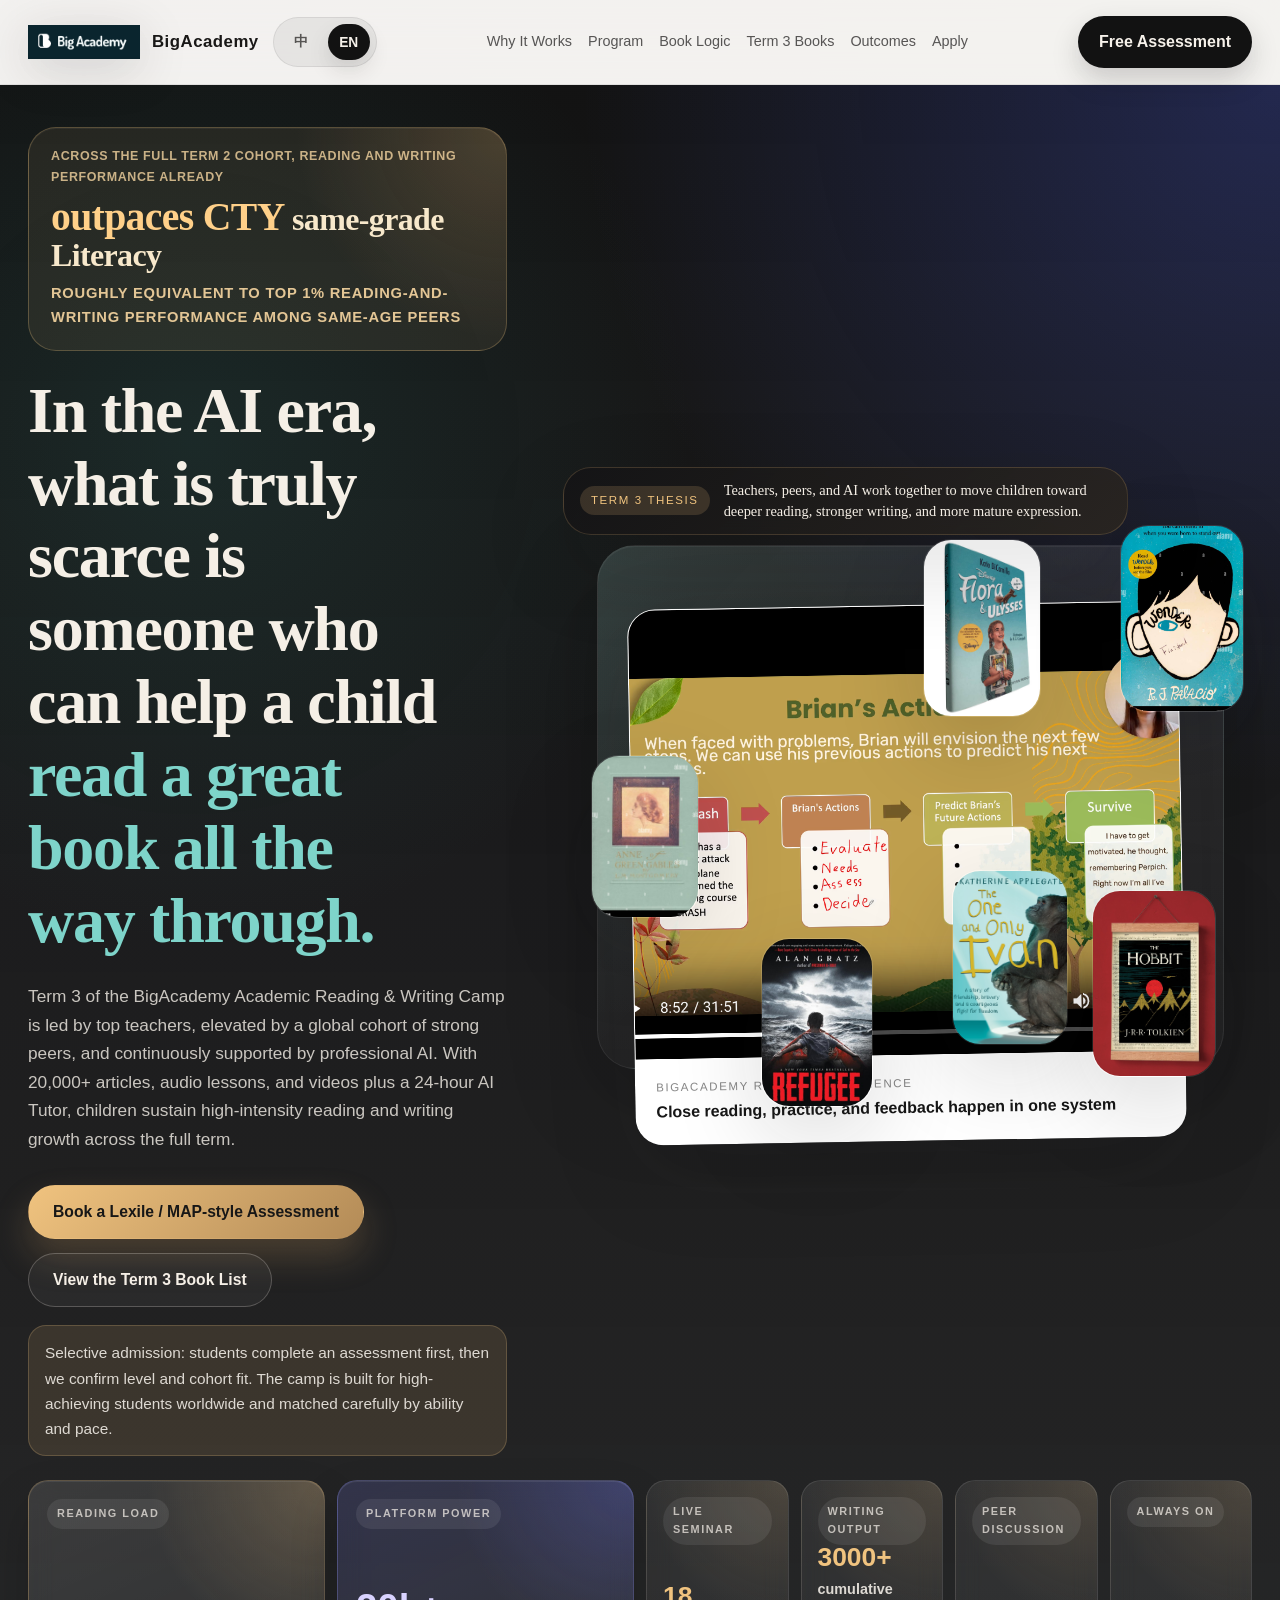
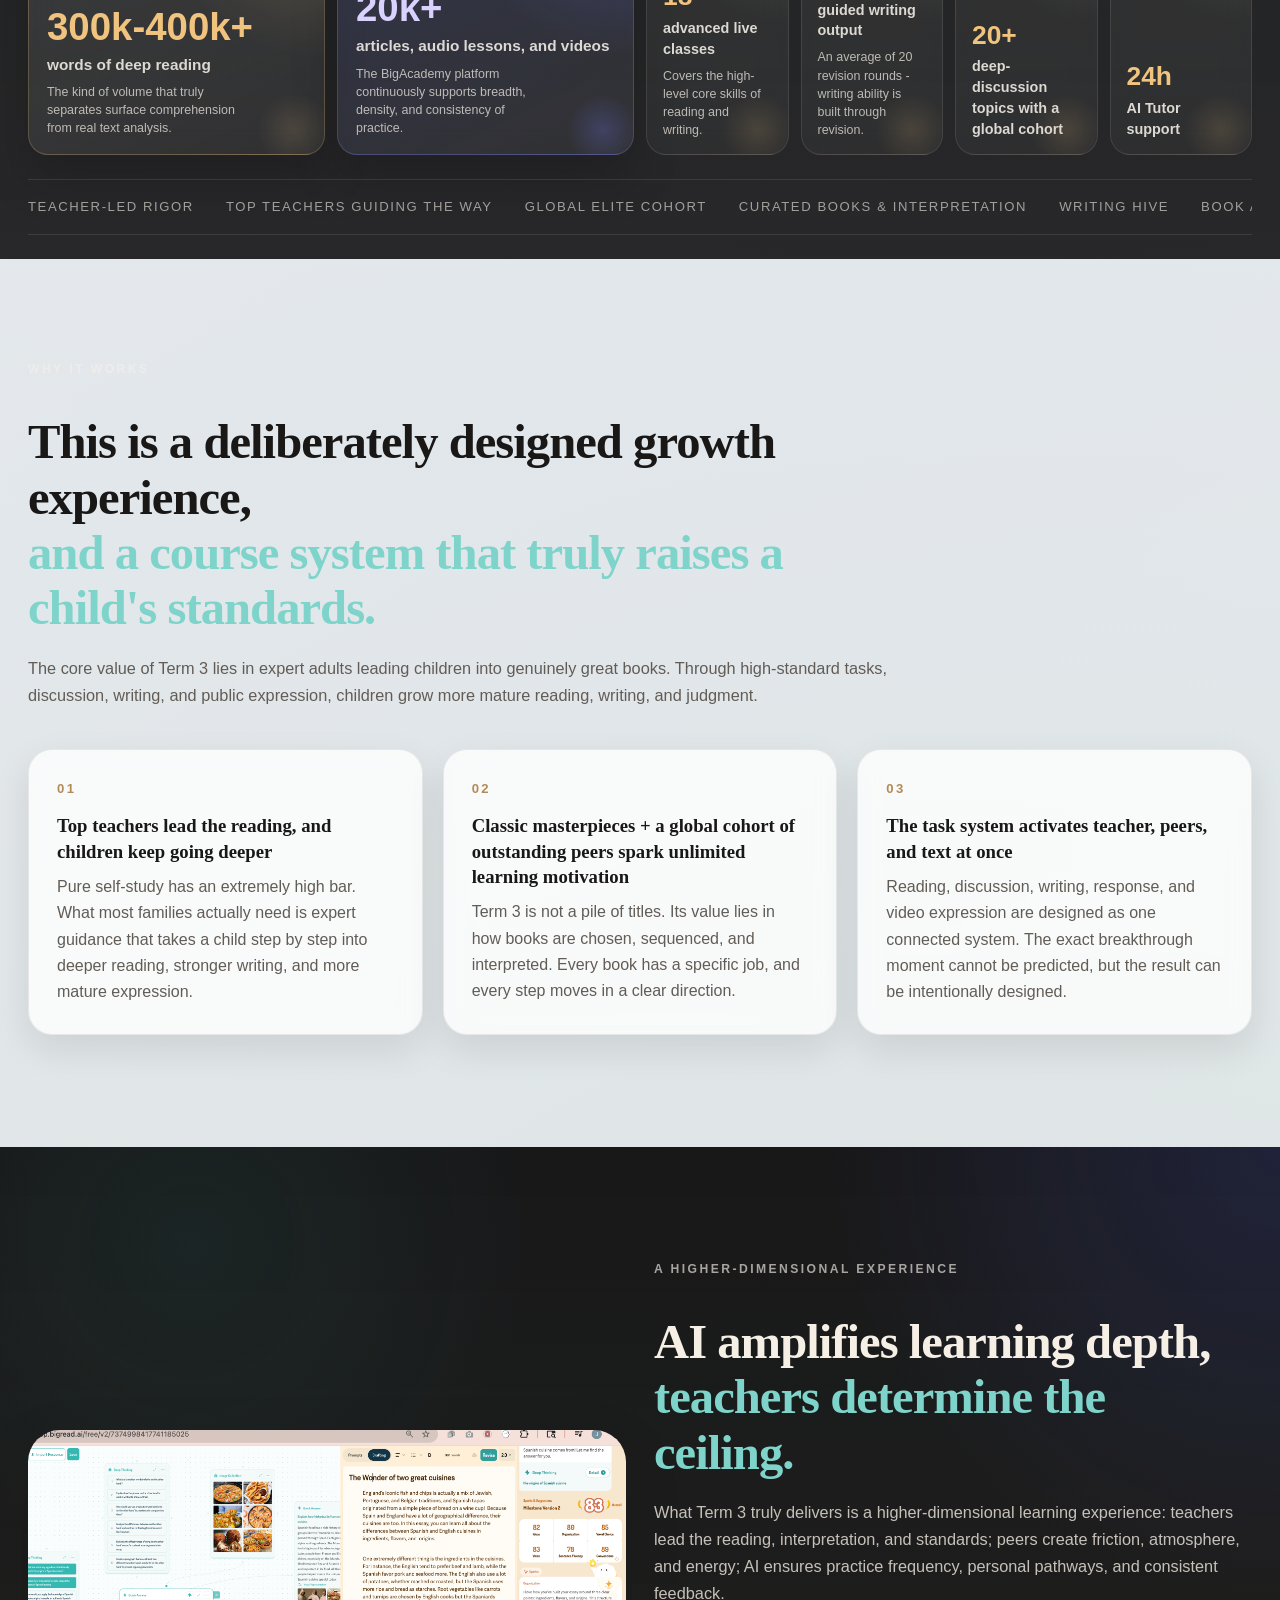
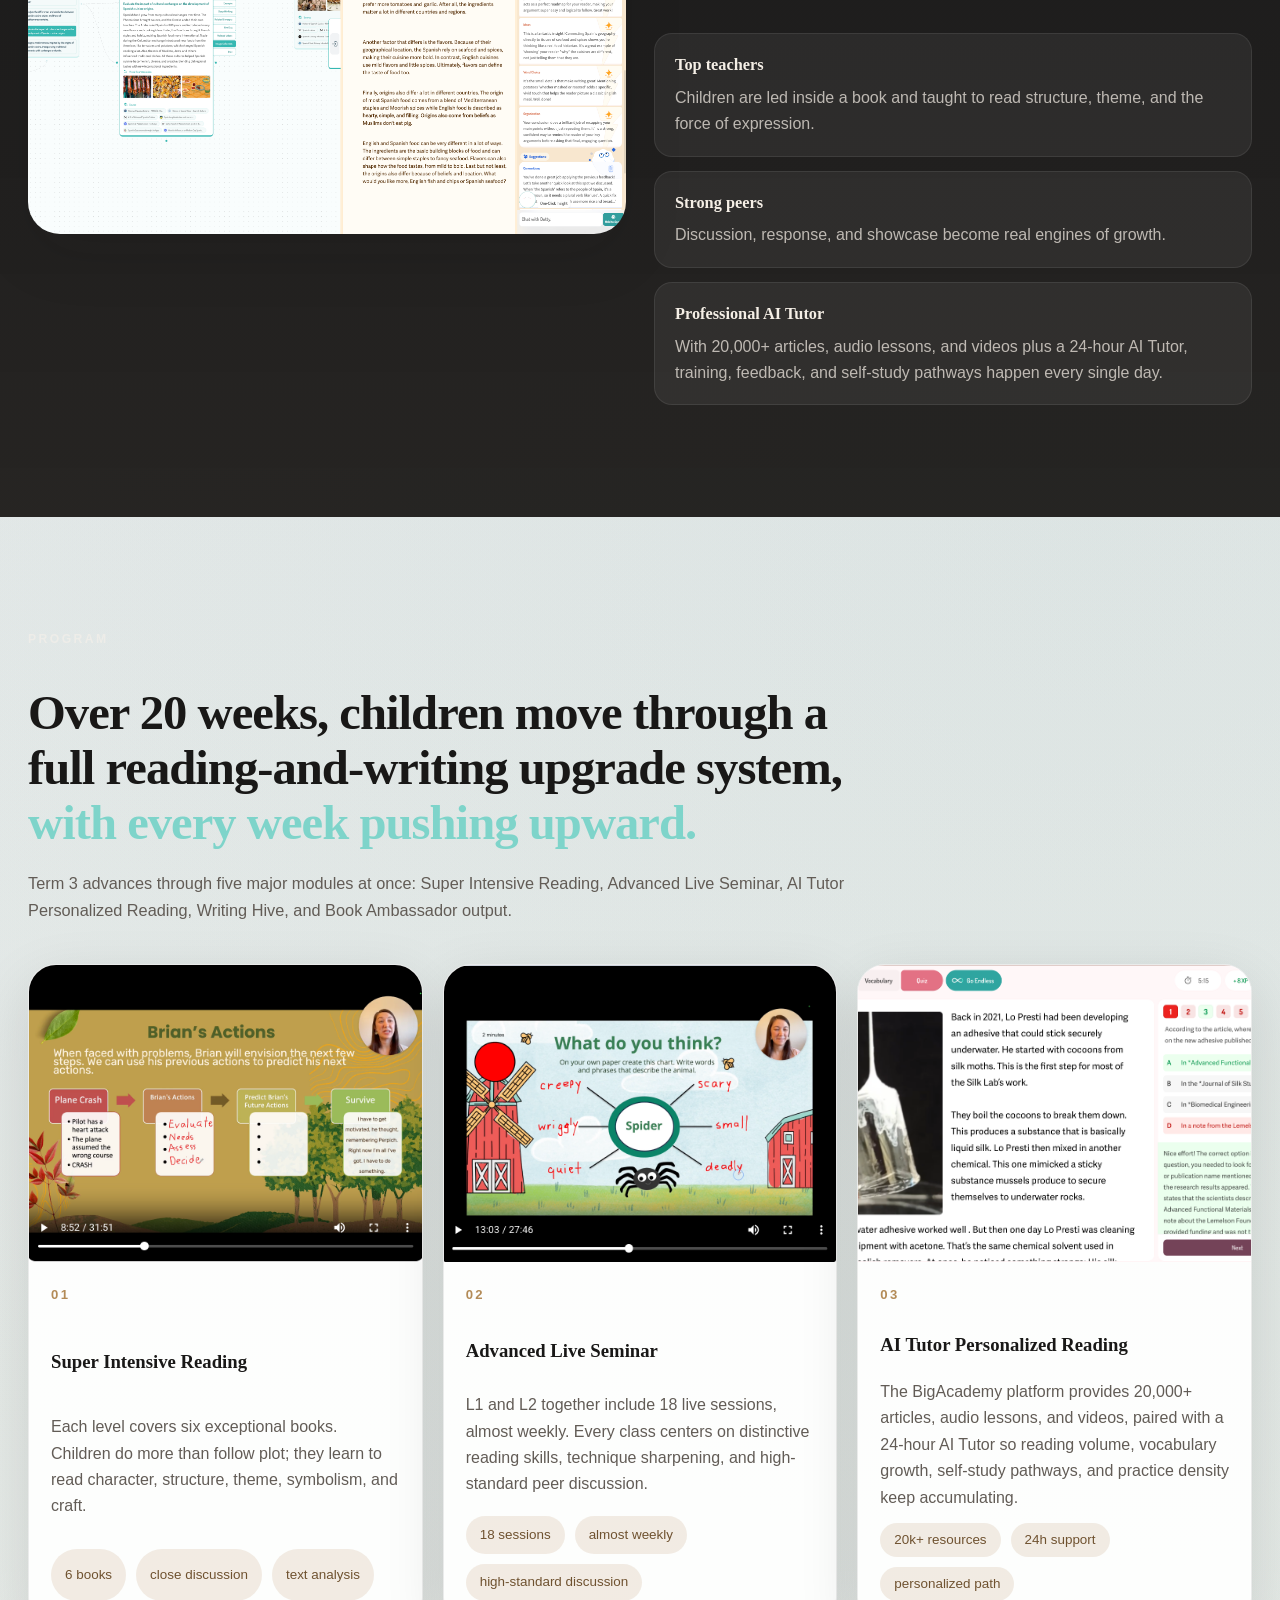
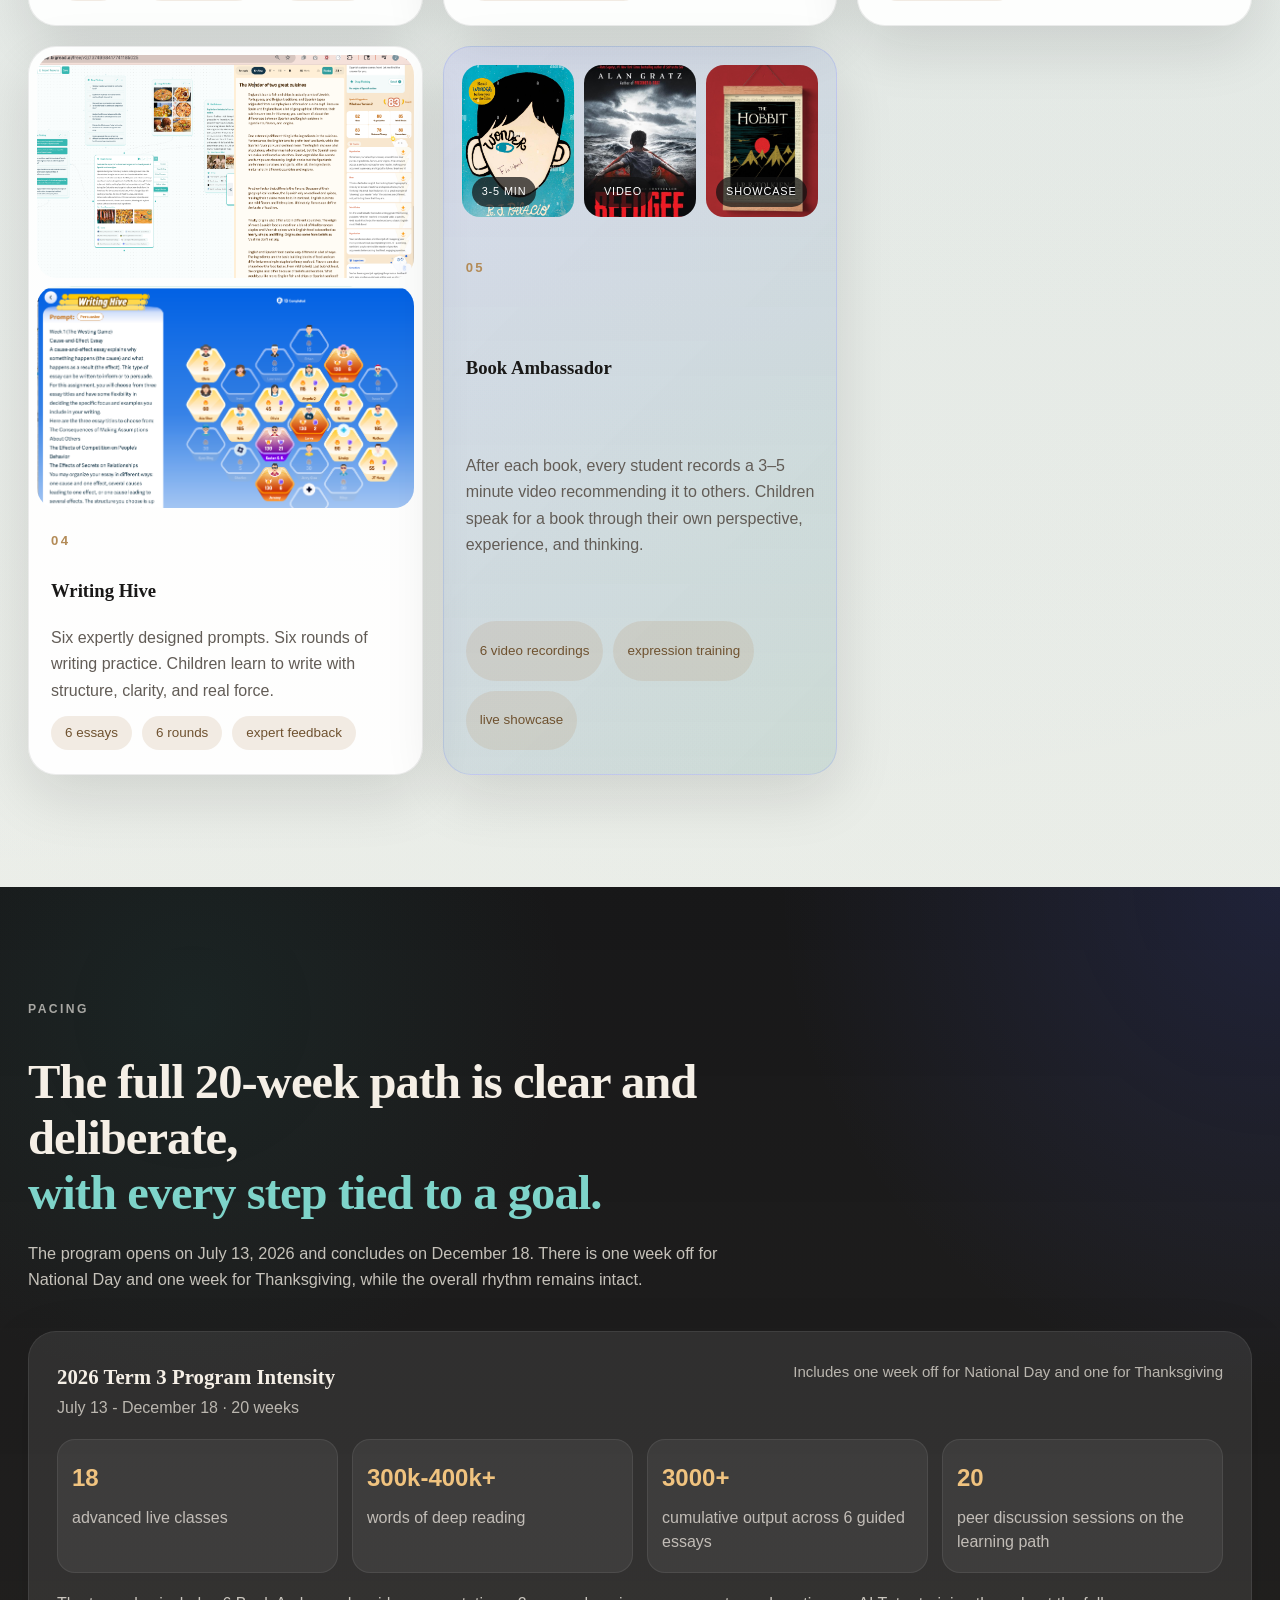
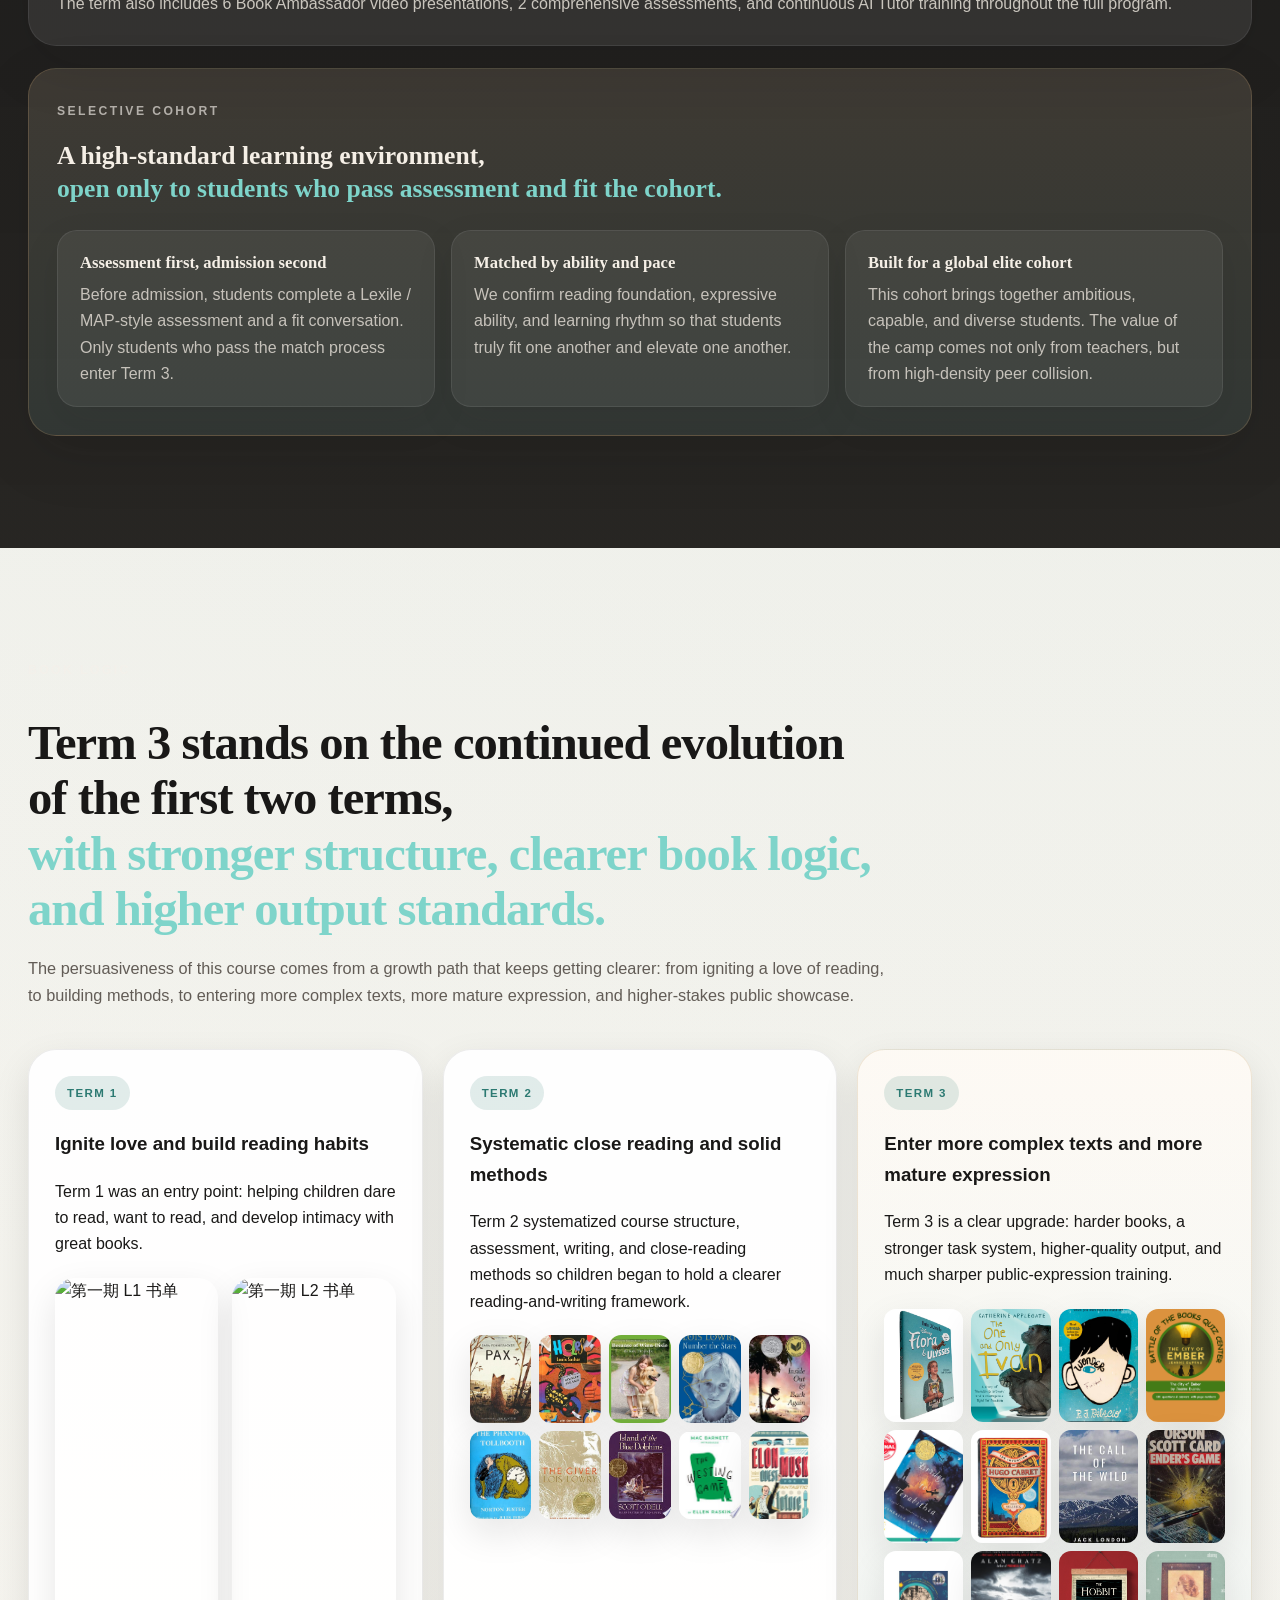
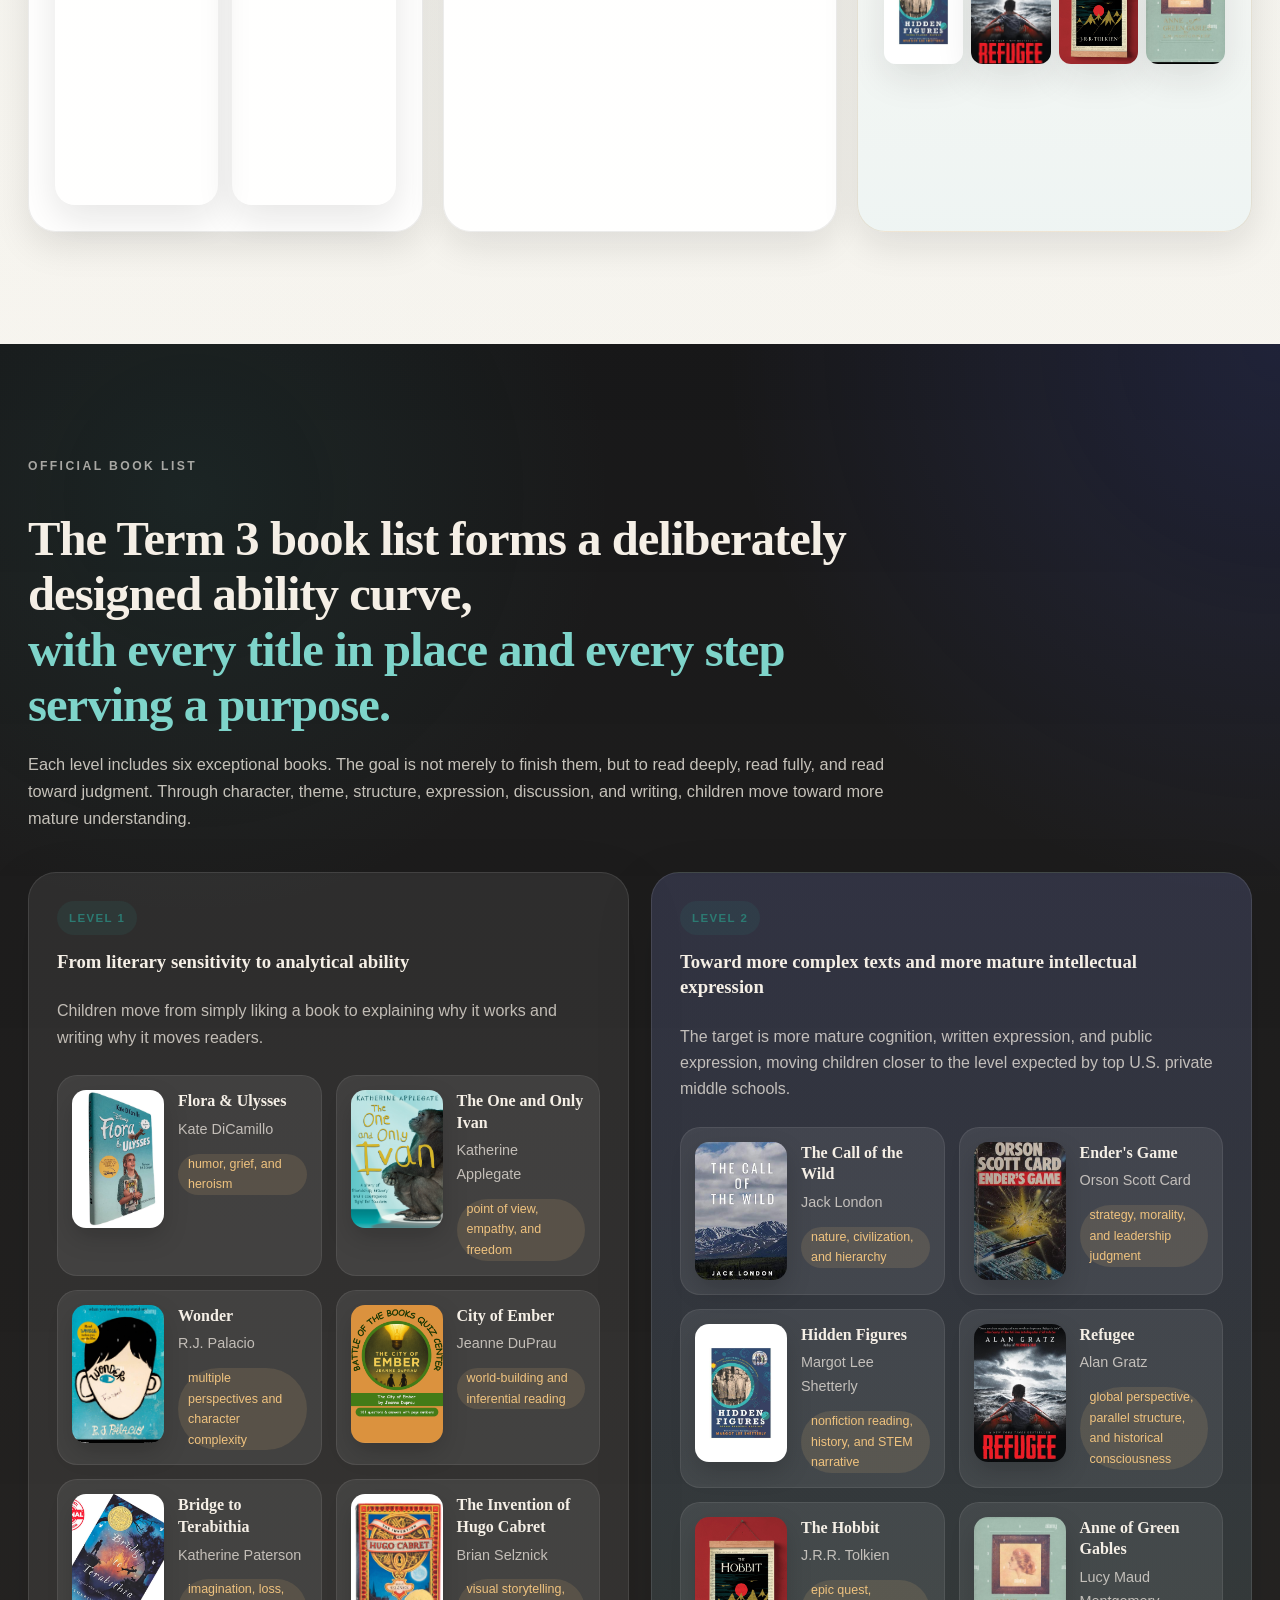
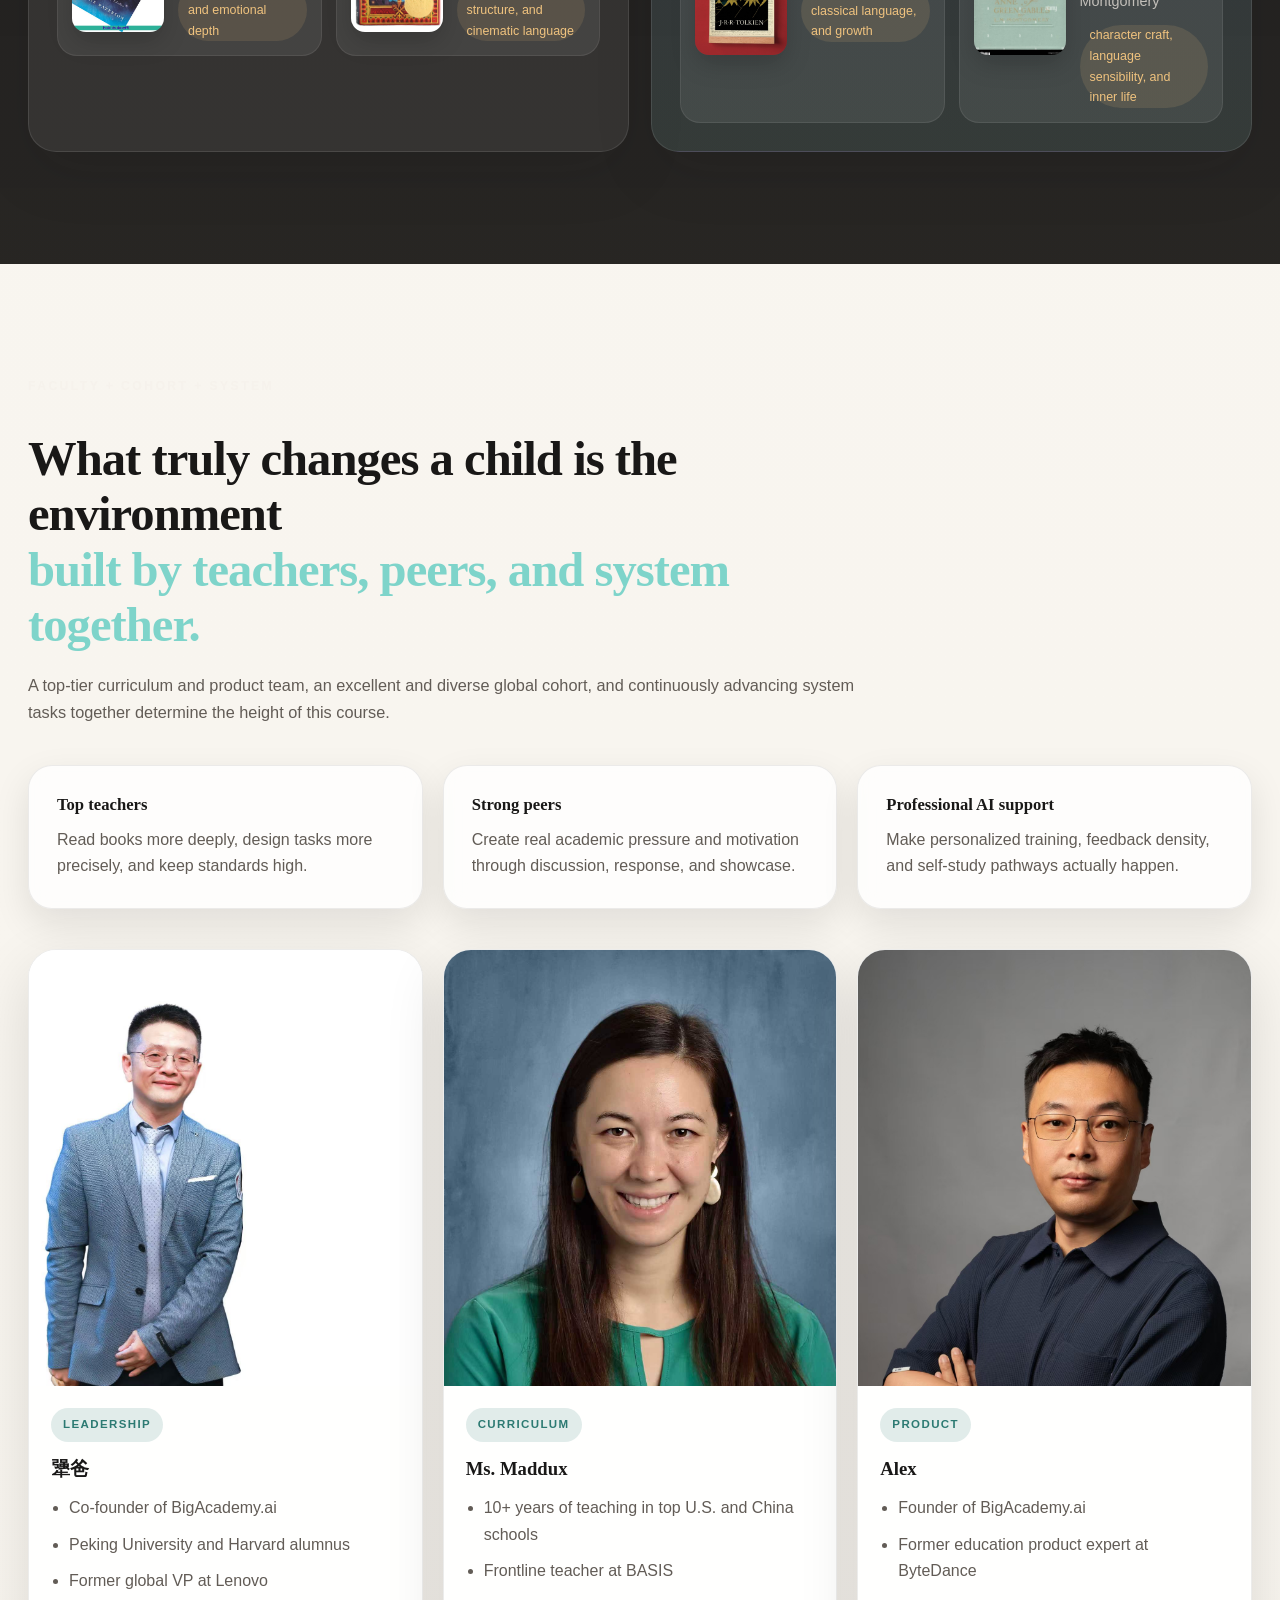
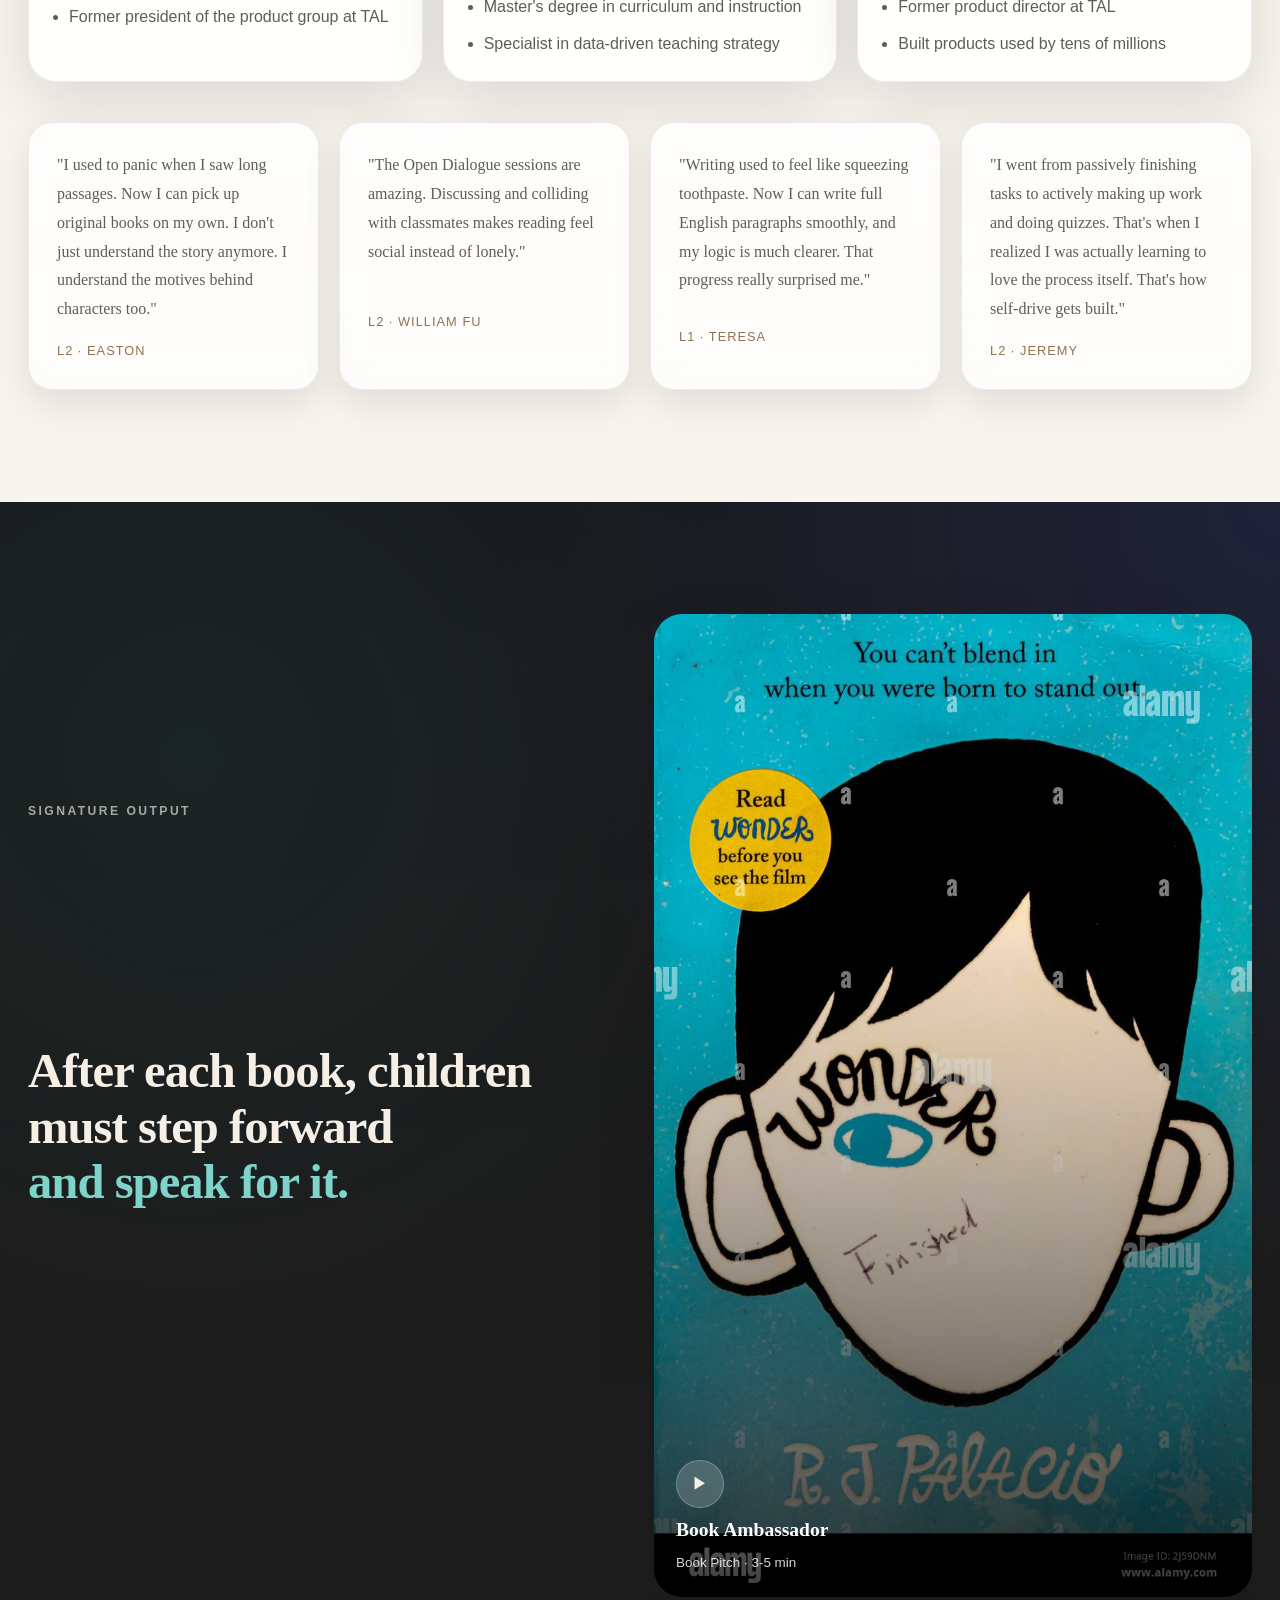
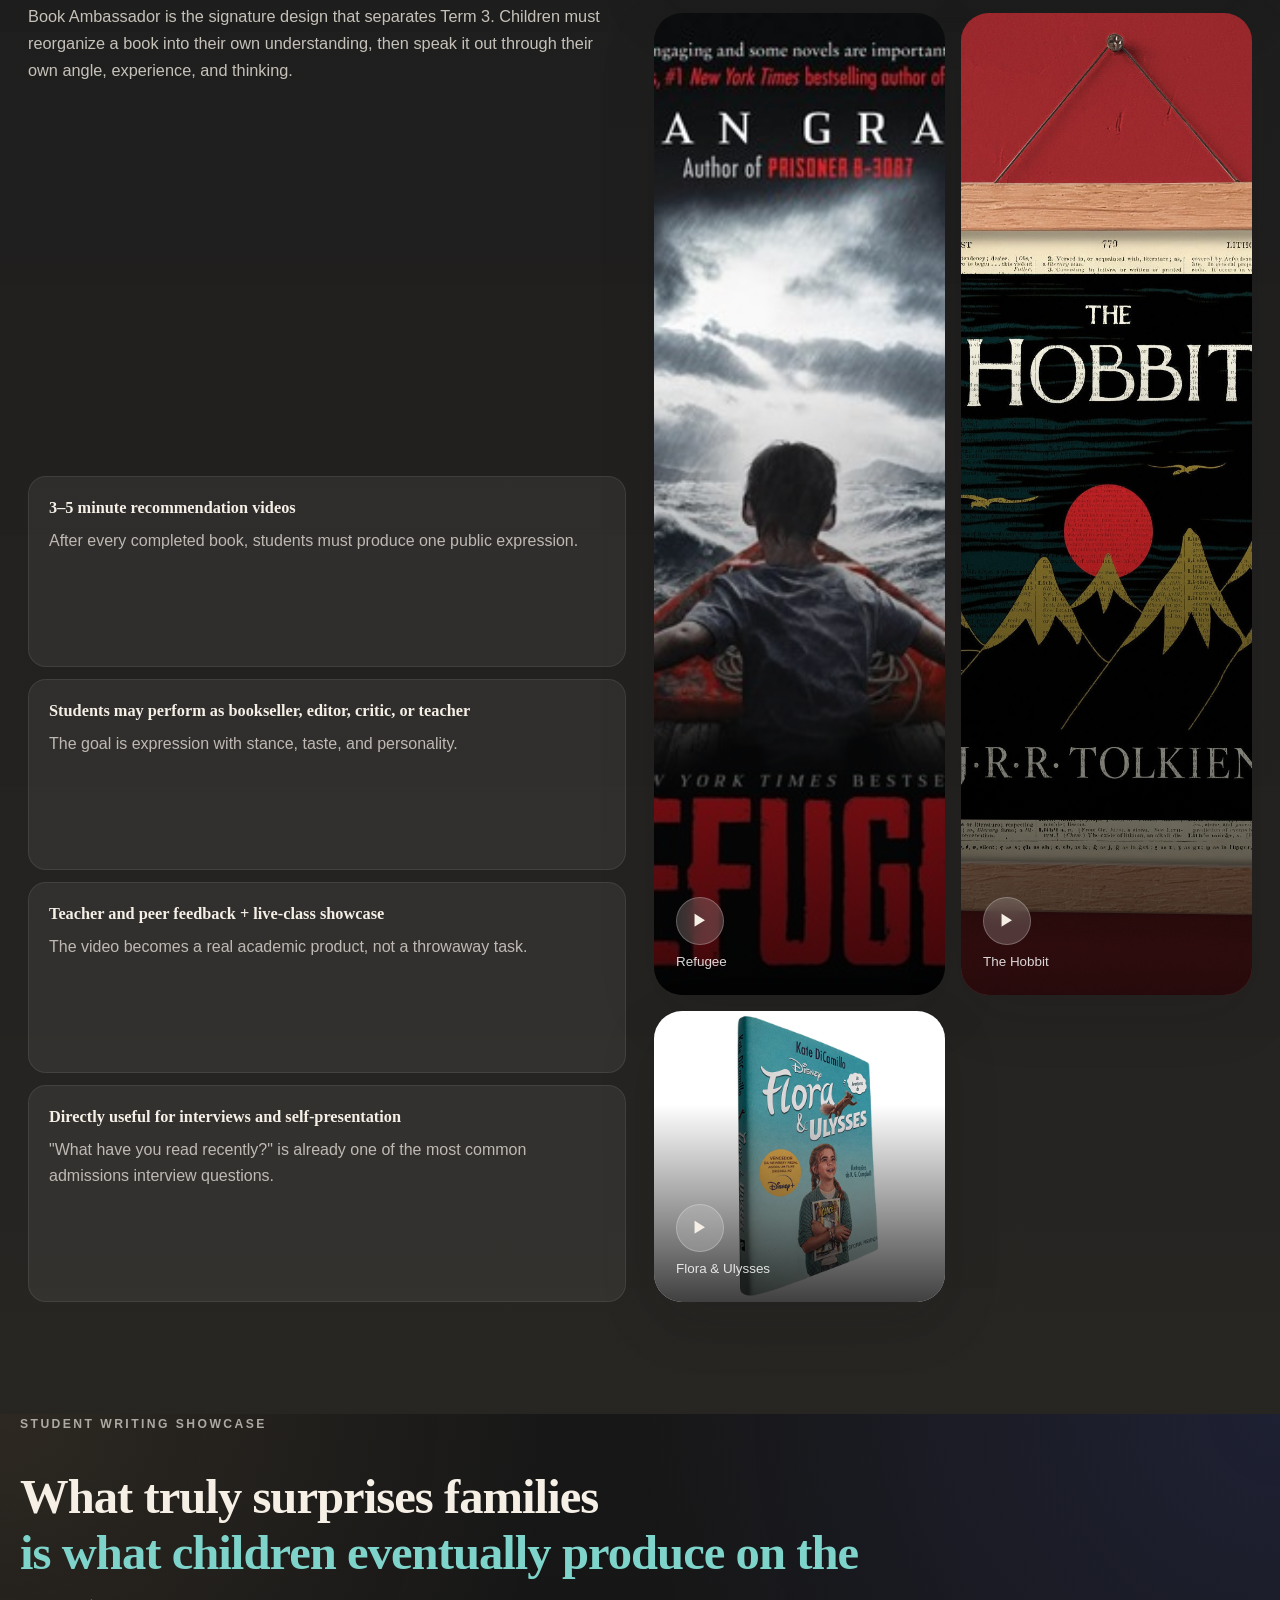
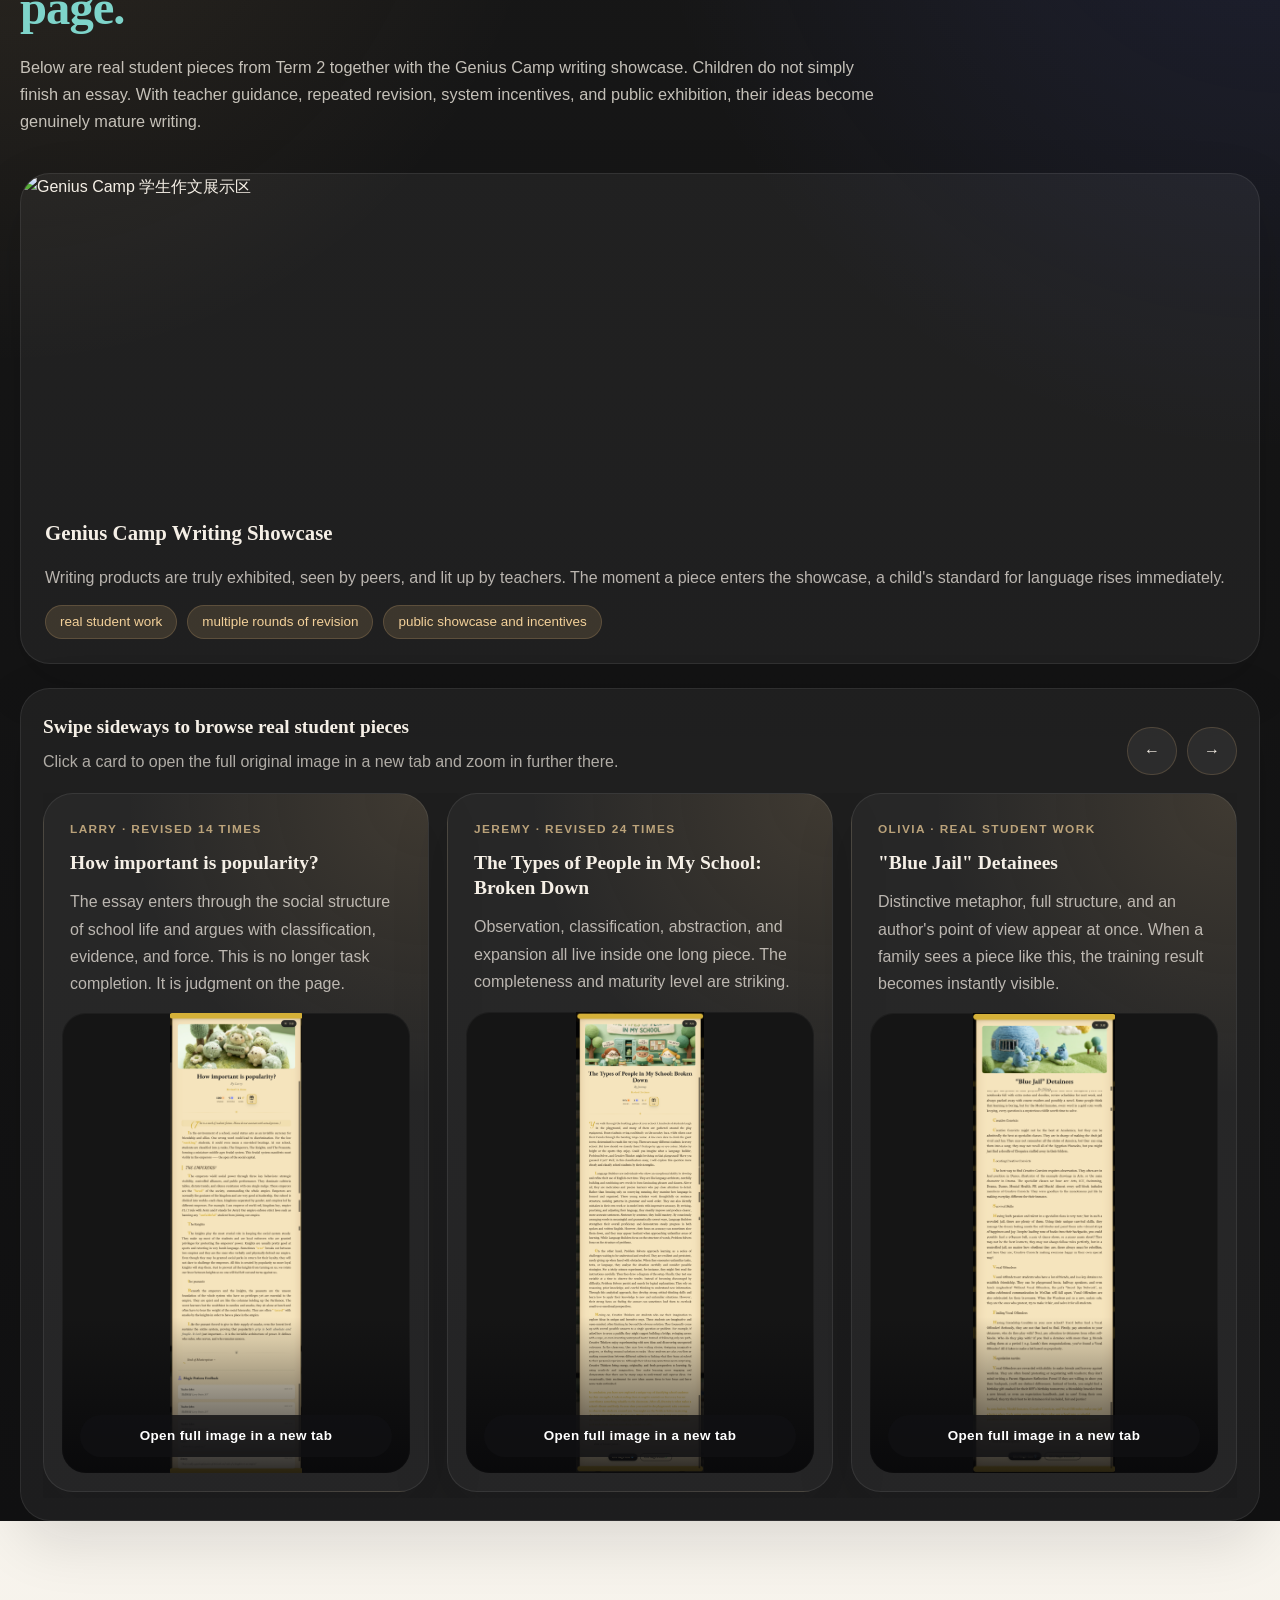
==== commit 64ab9b3b: "Add Genius Camp video testimonials" ====
--- a/index.html
+++ b/index.html
@@ -909,6 +909,60 @@
       </div>
     </section>
 
+    <section class="section-testimonials section-dark" id="testimonials">
+      <div class="section-shell">
+        <div class="section-heading" data-reveal>
+          <div class="eyebrow">Video Testimonials</div>
+          <h2>最有说服力的，是亲历者说出来的真实判断。<br><em>老师、学长和学员成果一起构成证言。</em></h2>
+          <p>三段视频分别来自美国老师、BigAcademy 学长推荐与真实学员成果展示。它们共同说明：这不是普通阅读营，而是一套能被外部专家、优秀同伴与最终作品共同验证的成长系统。</p>
+        </div>
+
+        <div class="testimonial-video-grid">
+          <article class="testimonial-video-card testimonial-video-card-featured" data-reveal>
+            <div class="testimonial-video-frame">
+              <video controls preload="metadata" playsinline poster="./assets/video-posters/teacher-cty.jpg">
+                <source src="https://1395848846.vod-qcloud.com/c4bbdde1vodsh1395848846/71b90aa15145403726089960115/mYyXdRNADVUA.mp4" type="video/mp4">
+                你的浏览器暂不支持视频播放。
+              </video>
+            </div>
+            <div class="testimonial-video-copy">
+              <span>Teacher Testimonial</span>
+              <h3>美国老师认为 BigAcademy 超越 CTY</h3>
+              <p>从专业老师视角，看 BigAcademy 在阅读与写作训练上的深度、标准与课程设计。</p>
+            </div>
+          </article>
+
+          <article class="testimonial-video-card" data-reveal>
+            <div class="testimonial-video-frame">
+              <video controls preload="metadata" playsinline poster="./assets/video-posters/alumnus-recommendation.jpg">
+                <source src="https://1395848846.vod-qcloud.com/c4bbdde1vodsh1395848846/0c73ca215145403726159064374/UDY1kXj5YLIA.mp4" type="video/mp4">
+                你的浏览器暂不支持视频播放。
+              </video>
+            </div>
+            <div class="testimonial-video-copy">
+              <span>Student Recommendation</span>
+              <h3>学长超级推荐 BigAcademy</h3>
+              <p>来自学长的真实体验，展示高标准同伴如何成为孩子继续向上的动力。</p>
+            </div>
+          </article>
+
+          <article class="testimonial-video-card" data-reveal>
+            <div class="testimonial-video-frame">
+              <video controls preload="metadata" playsinline poster="./assets/video-posters/student-outcomes.jpg">
+                <source src="https://1395848846.vod-qcloud.com/c4bbdde1vodsh1395848846/71846a825145403726089933215/piTze5mNPwgA.mp4" type="video/mp4">
+                你的浏览器暂不支持视频播放。
+              </video>
+            </div>
+            <div class="testimonial-video-copy">
+              <span>Student Outcomes</span>
+              <h3>学员成果展示</h3>
+              <p>把学习成果直接呈现出来，让阅读、写作与表达的提升被看见。</p>
+            </div>
+          </article>
+        </div>
+      </div>
+    </section>
+
     <section class="section-apply section-dark" id="apply">
       <div class="section-shell apply-layout">
         <div class="apply-copy" data-reveal>
--- a/styles.css
+++ b/styles.css
@@ -867,6 +867,7 @@
 .section-faculty,
 .section-ambassador,
 .section-outcomes,
+.section-testimonials,
 .section-apply {
   padding: 112px 28px;
 }
@@ -879,6 +880,7 @@
 .section-timeline,
 .section-books,
 .section-ambassador,
+.section-testimonials,
 .section-apply {
   background:
     radial-gradient(circle at top right, rgba(82, 103, 255, 0.14), transparent 28%),
@@ -1935,6 +1937,75 @@
   grid-column: 1 / -1;
 }
 
+.testimonial-video-grid {
+  display: grid;
+  grid-template-columns: minmax(0, 1.18fr) minmax(0, 0.82fr);
+  gap: 20px;
+  margin-top: 42px;
+  align-items: stretch;
+}
+
+.testimonial-video-card {
+  overflow: hidden;
+  display: grid;
+  grid-template-rows: auto 1fr;
+  border-radius: 30px;
+  background:
+    radial-gradient(circle at top right, rgba(240, 195, 127, 0.13), transparent 34%),
+    rgba(255, 255, 255, 0.07);
+  border: 1px solid rgba(255, 255, 255, 0.1);
+  box-shadow: var(--shadow-lg);
+}
+
+.testimonial-video-card-featured {
+  grid-row: span 2;
+}
+
+.testimonial-video-frame {
+  overflow: hidden;
+  background: #090909;
+}
+
+.testimonial-video-frame video {
+  display: block;
+  width: 100%;
+  aspect-ratio: 16 / 9;
+  background: #090909;
+}
+
+.testimonial-video-card-featured .testimonial-video-frame video {
+  aspect-ratio: 16 / 10;
+}
+
+.testimonial-video-copy {
+  display: grid;
+  gap: 8px;
+  align-content: start;
+  padding: 24px;
+}
+
+.testimonial-video-copy span {
+  font-family: "Space Grotesk", "Inter", sans-serif;
+  font-size: 0.76rem;
+  font-weight: 700;
+  letter-spacing: 0.16em;
+  text-transform: uppercase;
+  color: rgba(240, 195, 127, 0.88);
+}
+
+.testimonial-video-copy h3 {
+  margin: 0;
+  font-family: "Noto Serif SC", "Cormorant Garamond", serif;
+  font-size: clamp(1.25rem, 2vw, 2rem);
+  line-height: 1.32;
+  color: #fff7ea;
+}
+
+.testimonial-video-copy p {
+  margin: 0;
+  color: rgba(245, 239, 230, 0.72);
+}
+
 .apply-layout {
   align-items: stretch;
 }
@@ -2254,6 +2325,7 @@
   .section-ambassador,
   .section-writing-proof,
   .section-outcomes,
+  .section-testimonials,
   .section-apply {
     padding: 90px 18px;
   }
@@ -2280,6 +2352,14 @@
 
   .video-card.large {
     grid-column: auto;
+  }
+
+  .testimonial-video-grid {
+    grid-template-columns: 1fr;
+  }
+
+  .testimonial-video-card-featured {
+    grid-row: auto;
   }
 
   .site-footer {
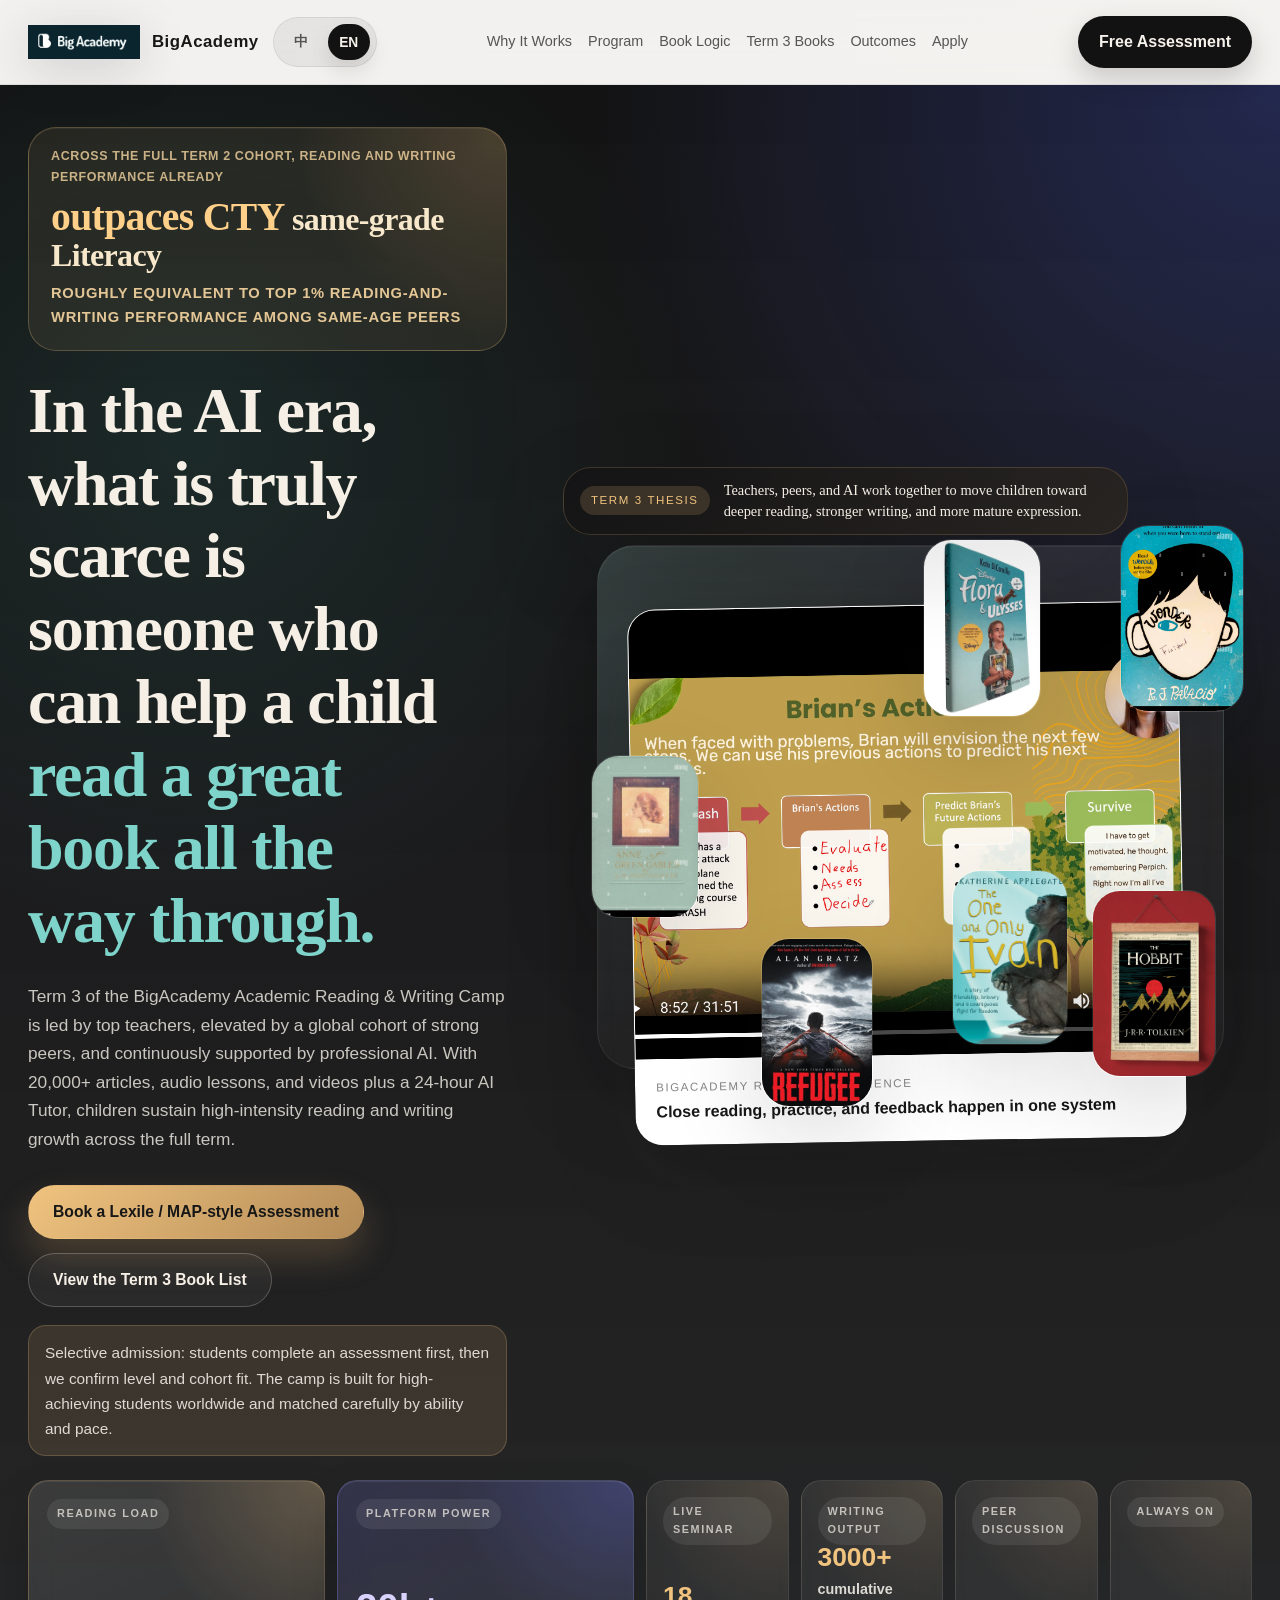
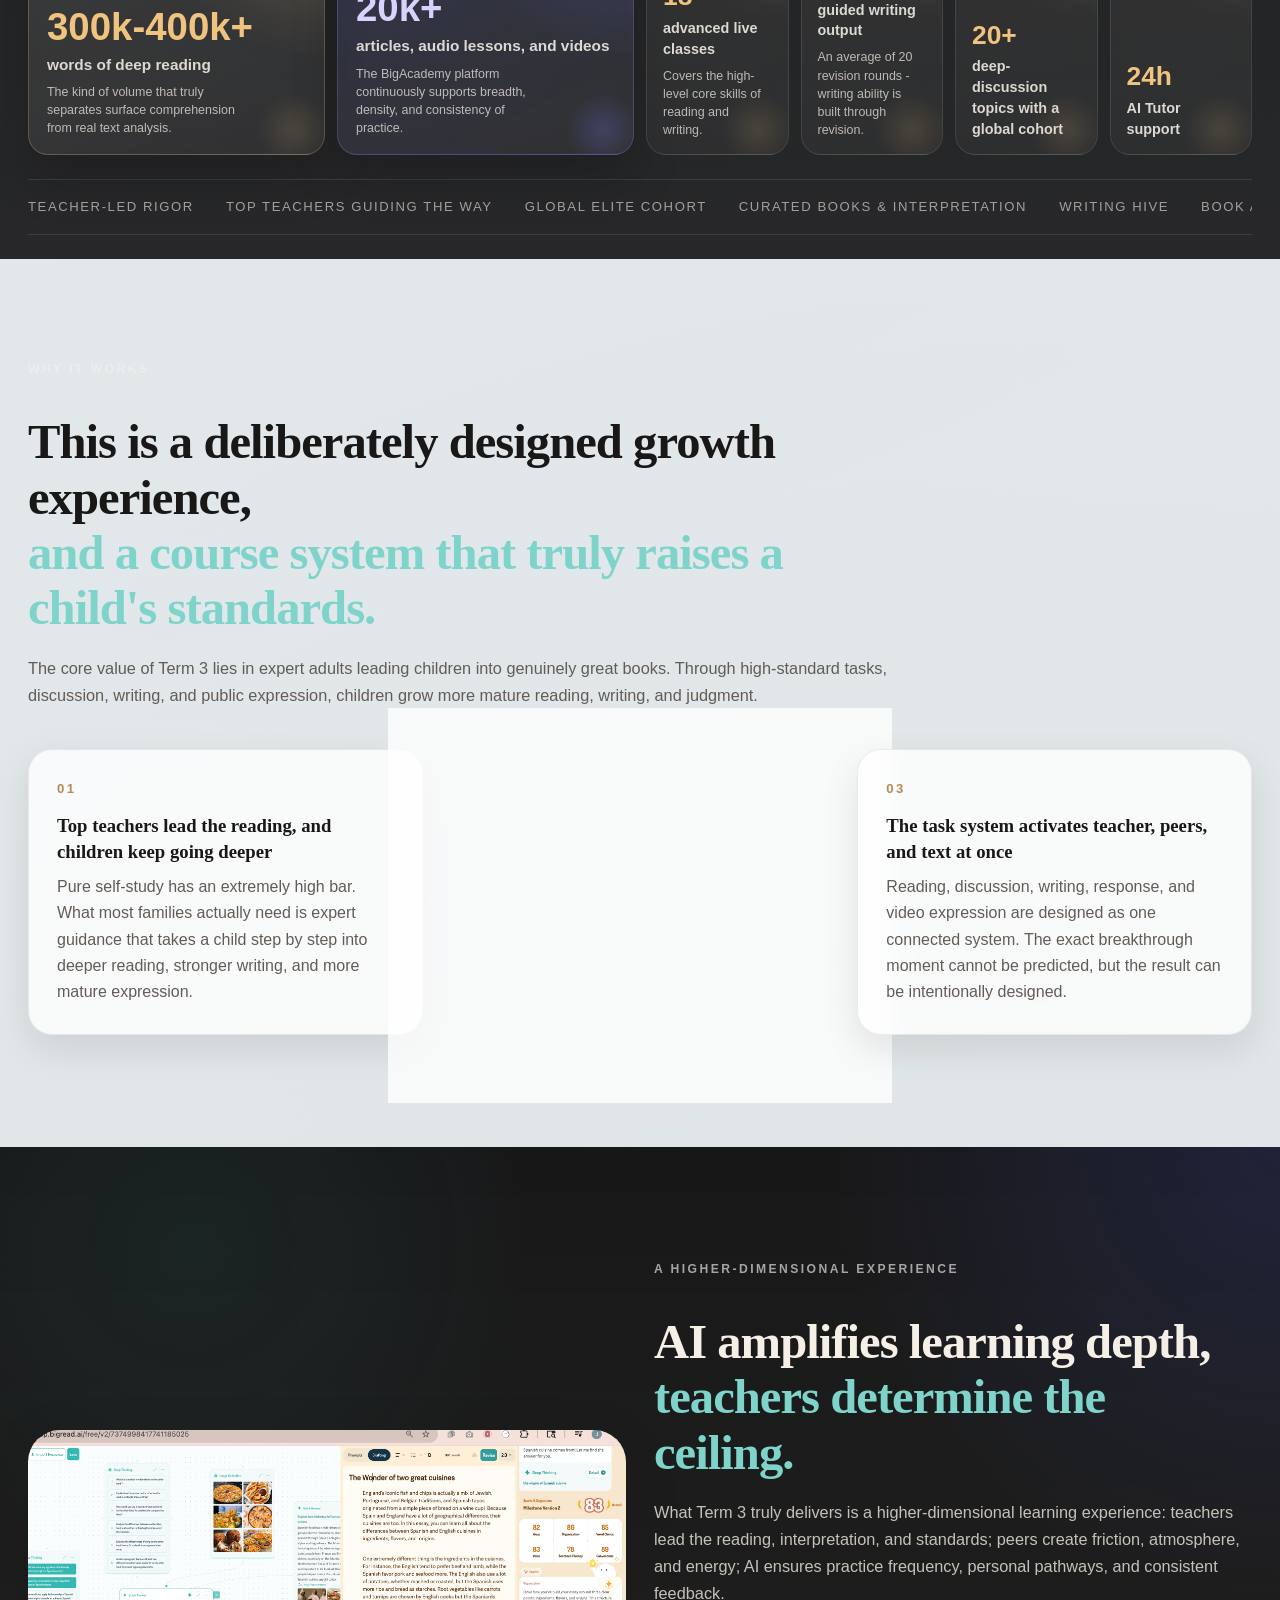
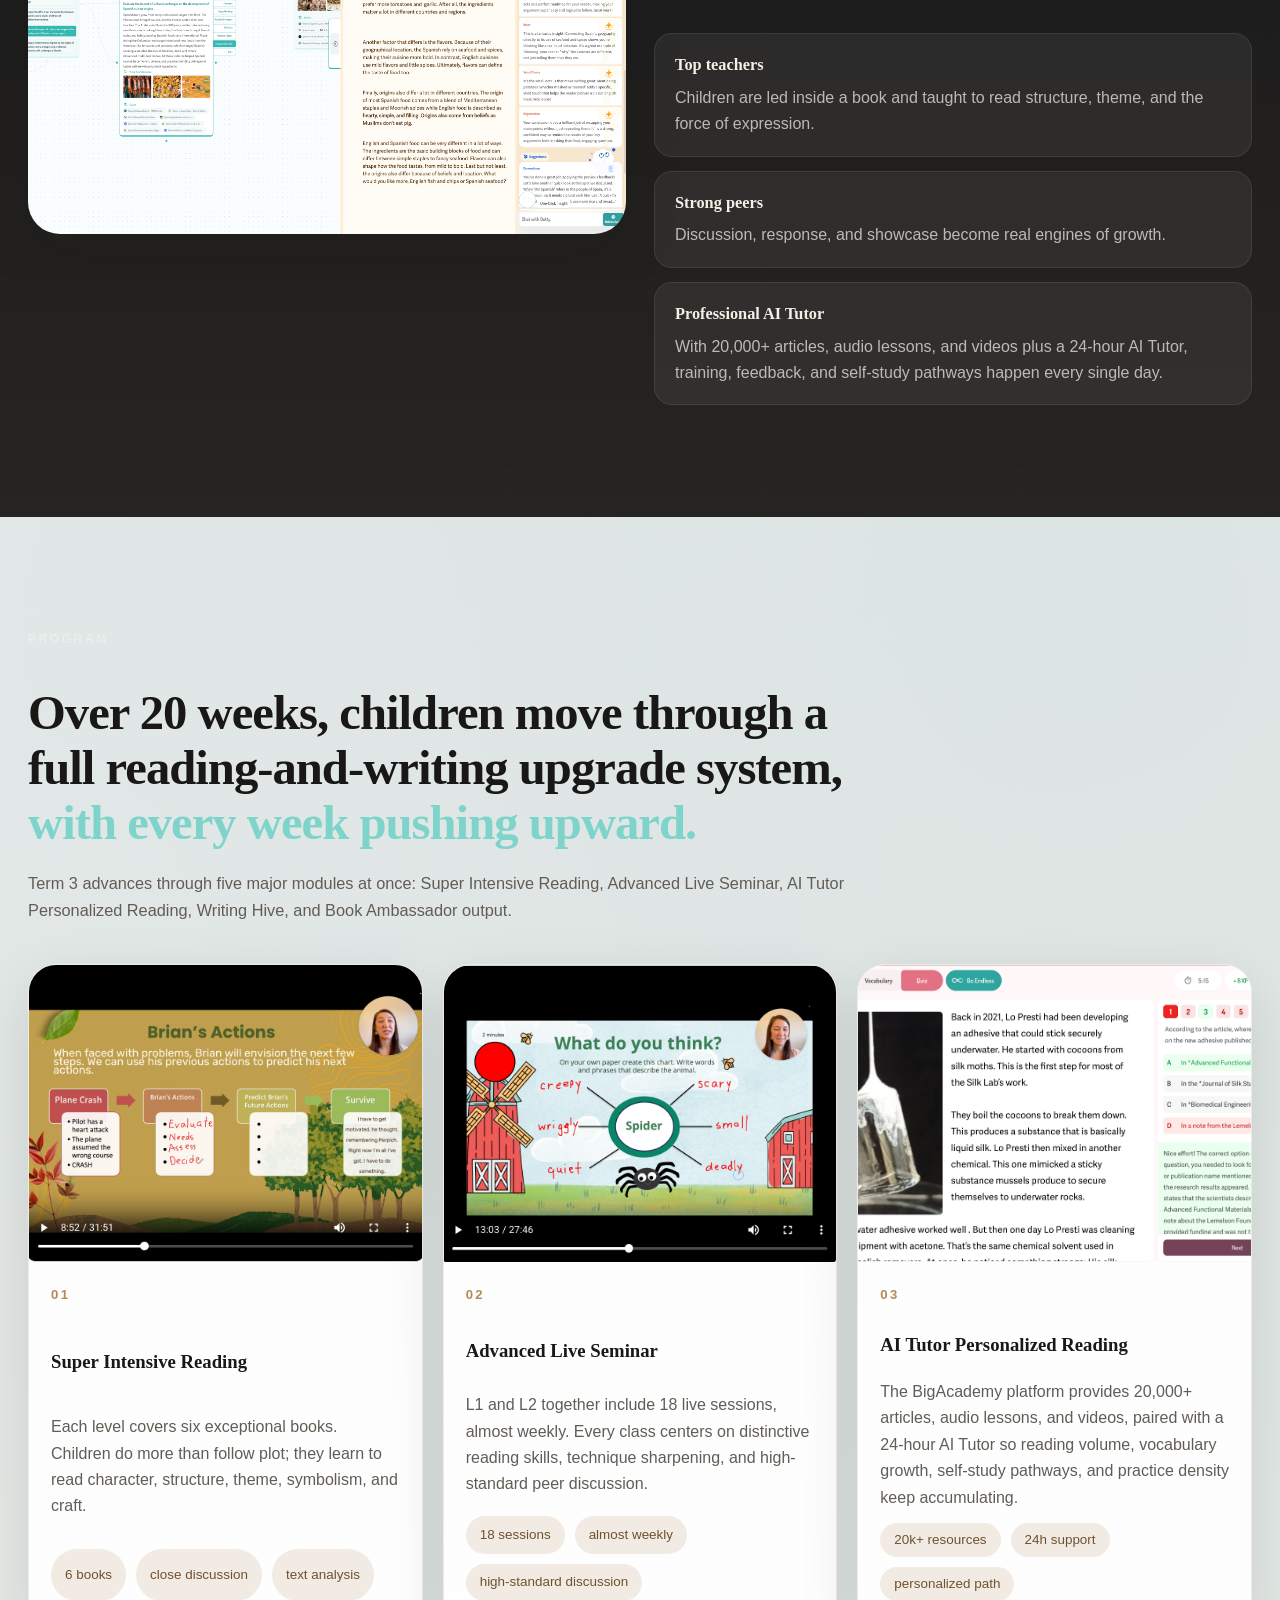
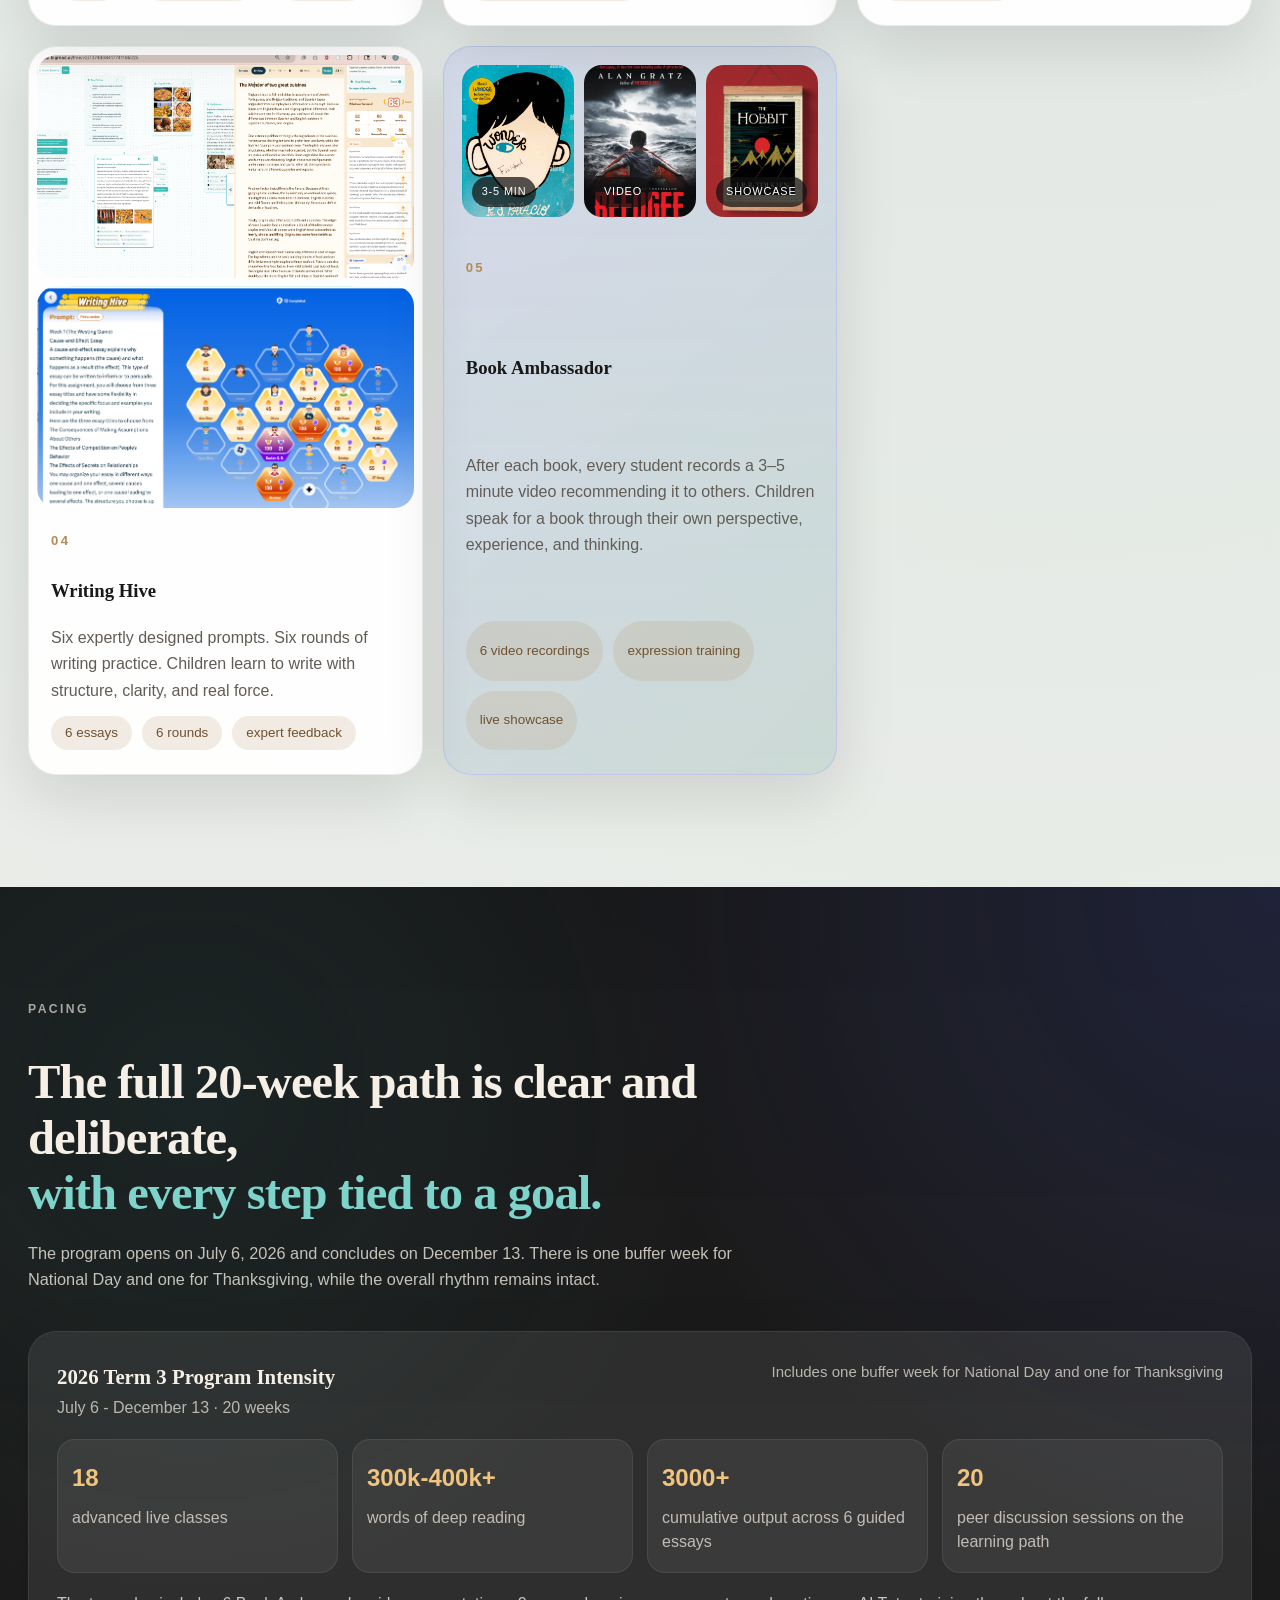
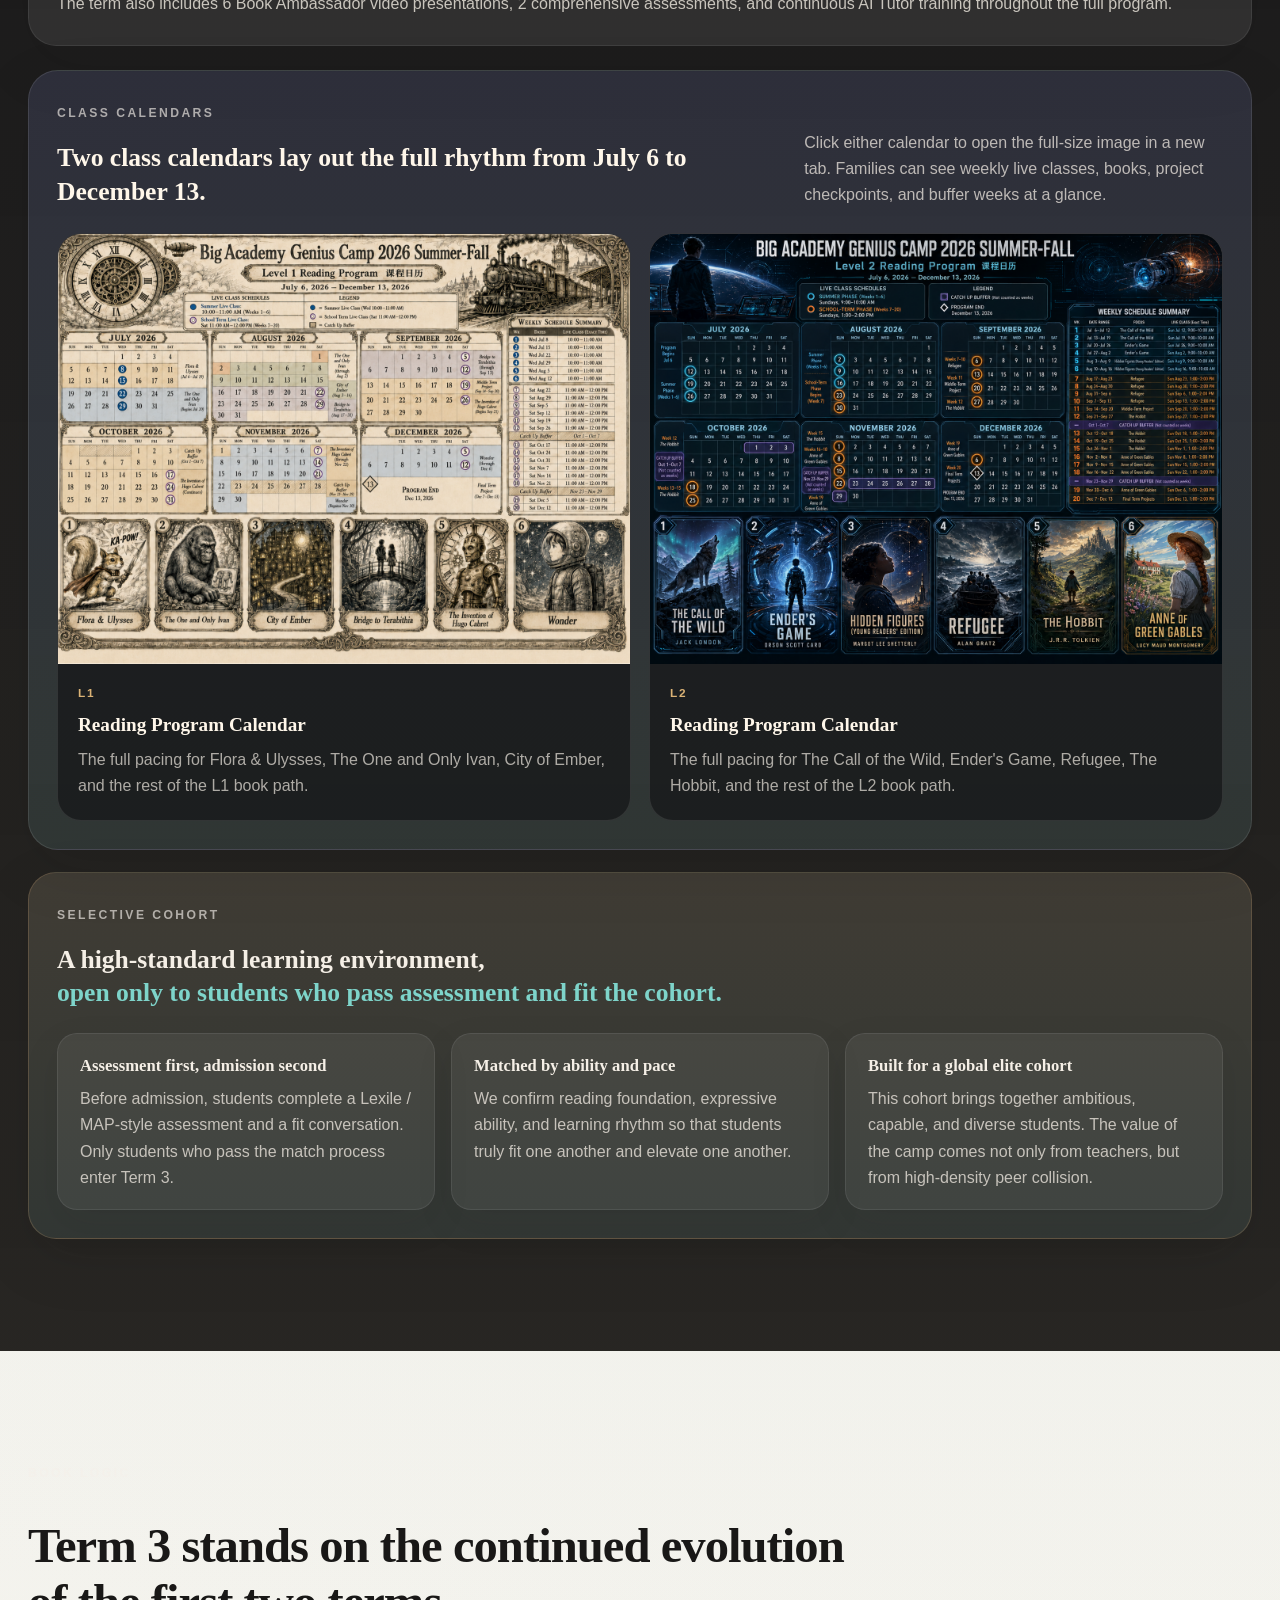
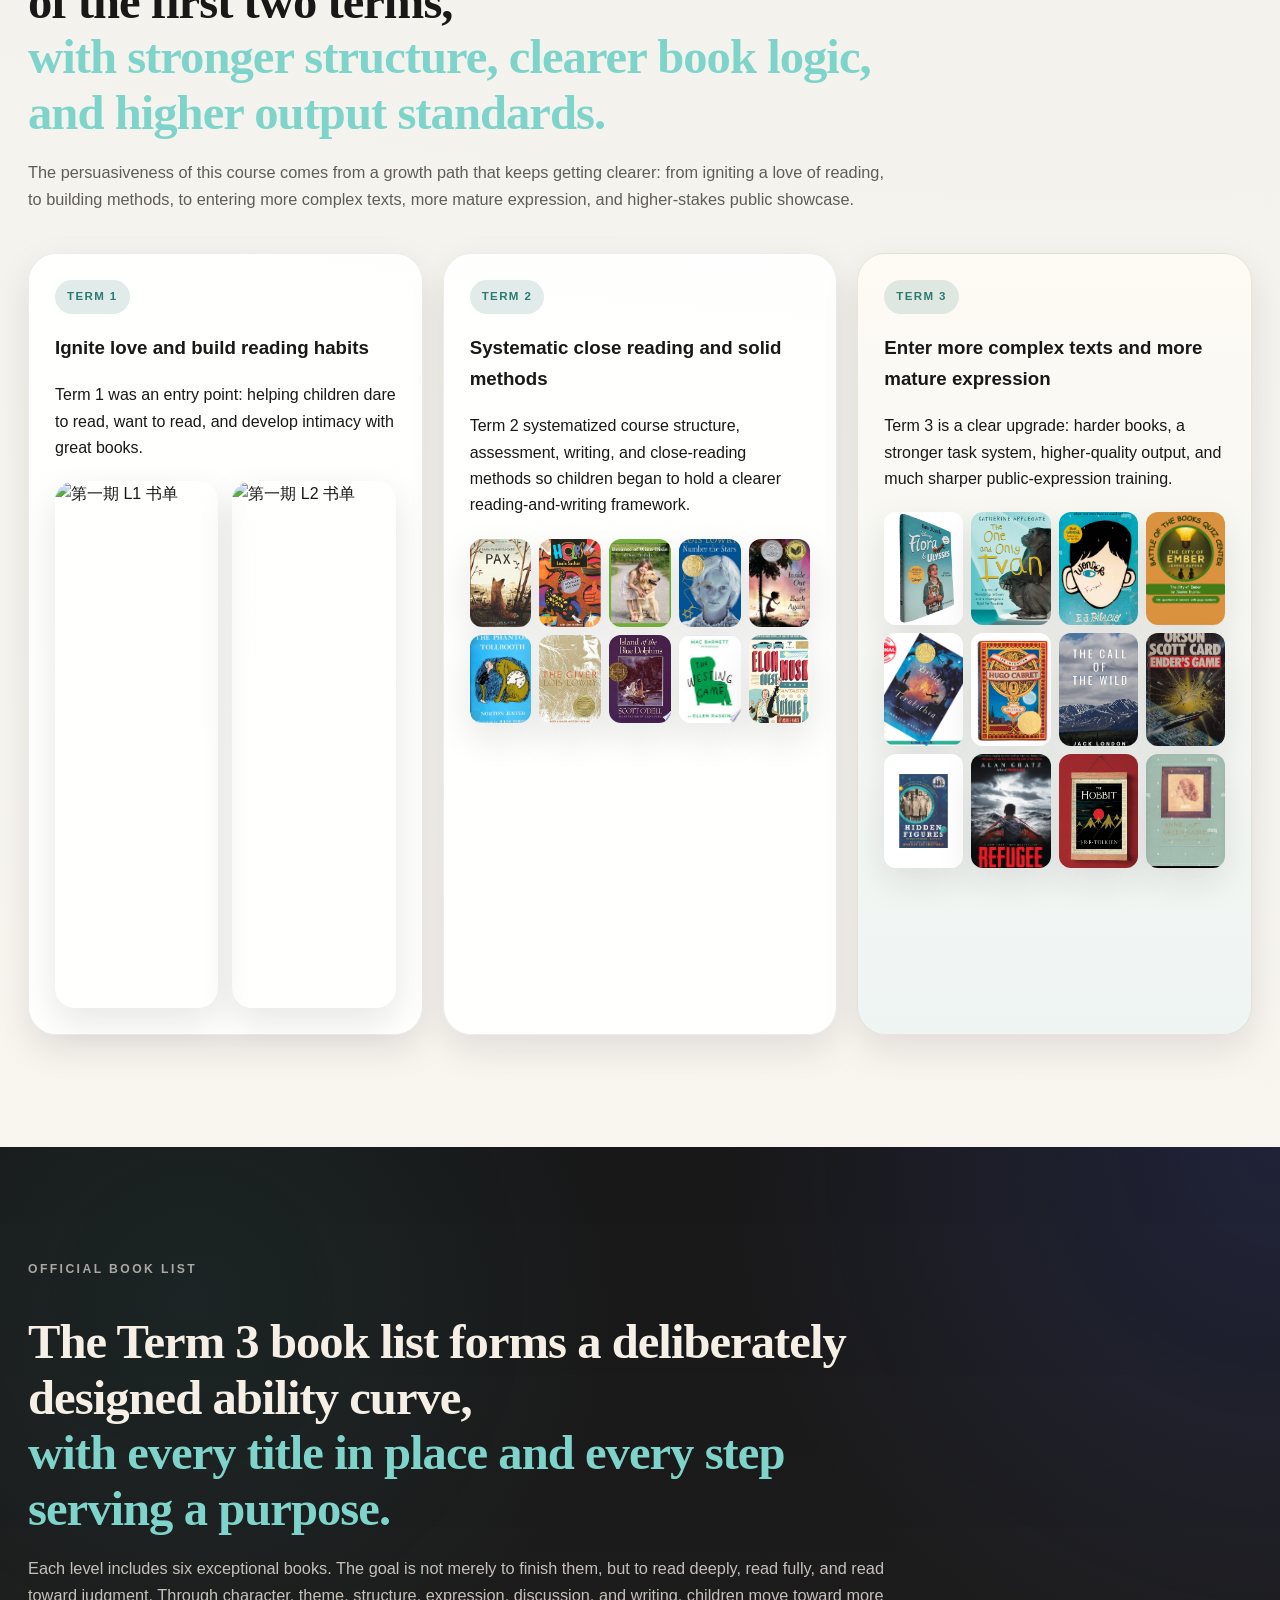
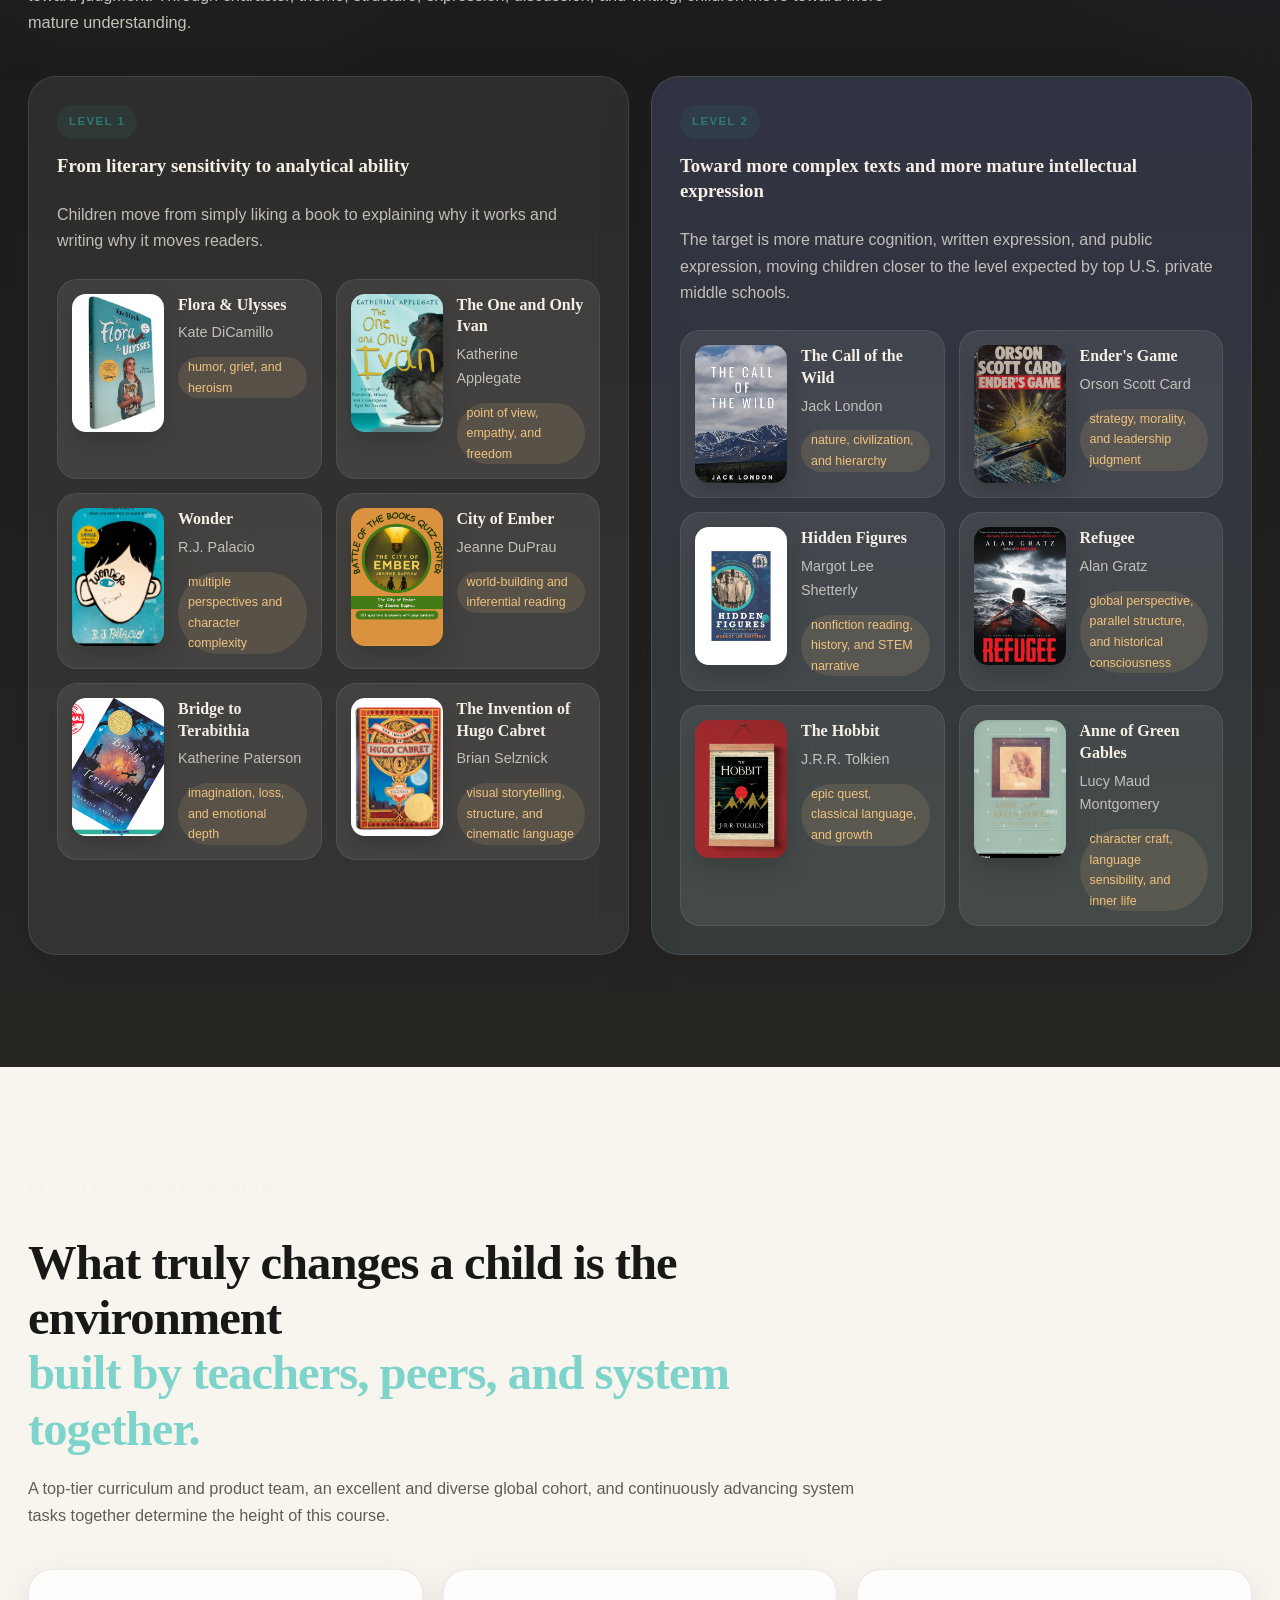
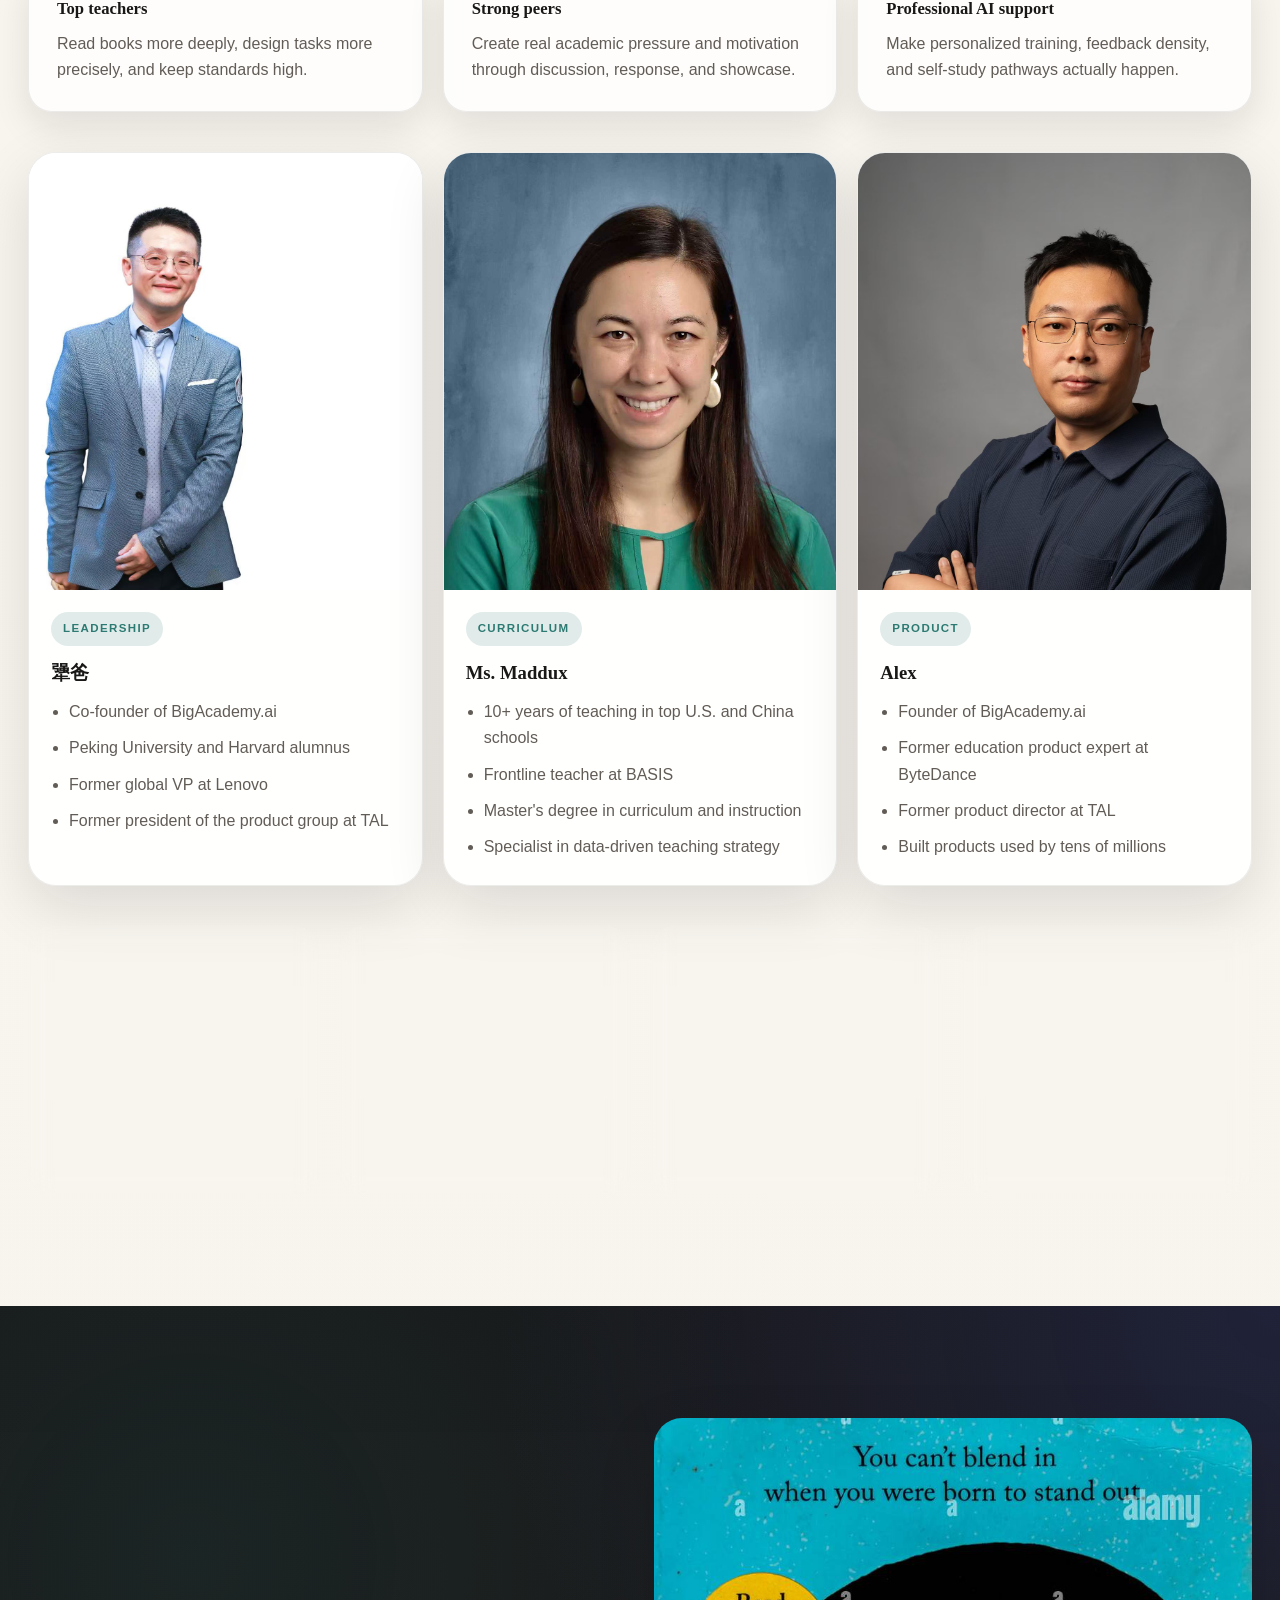
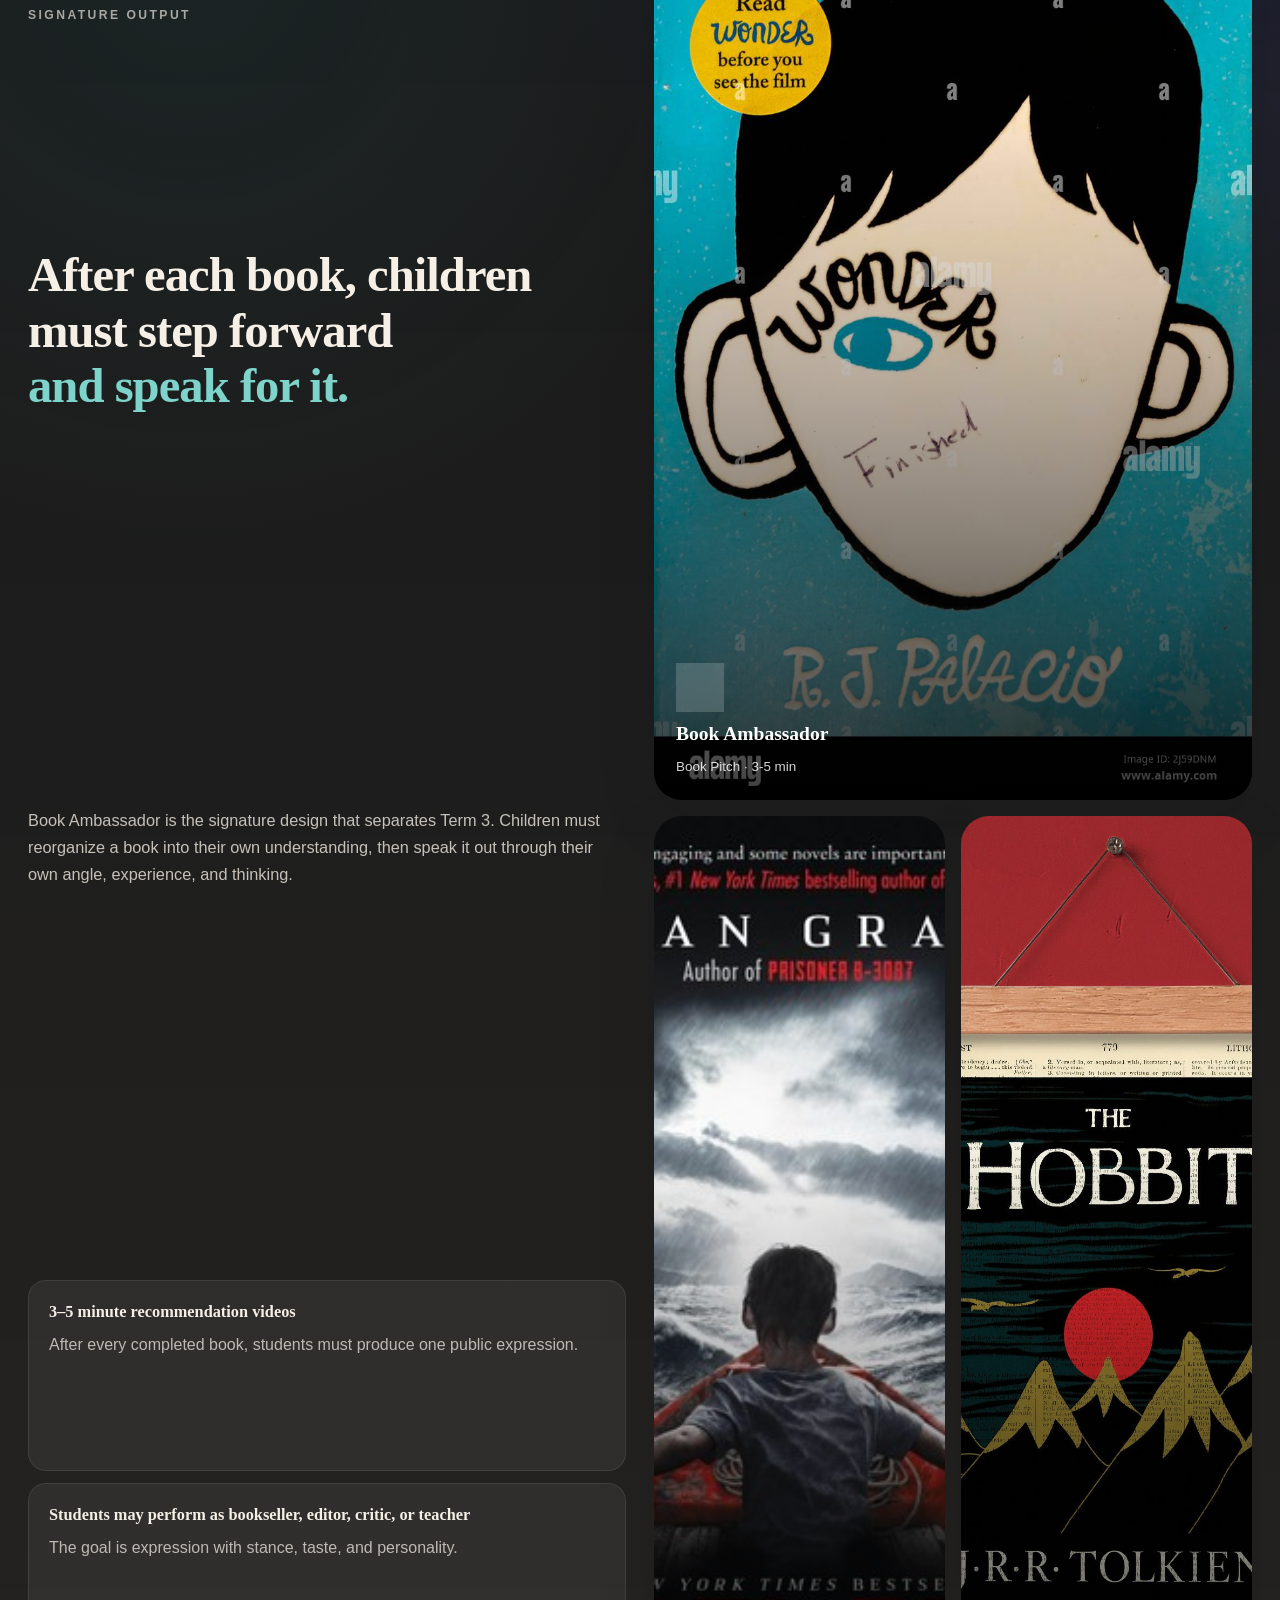
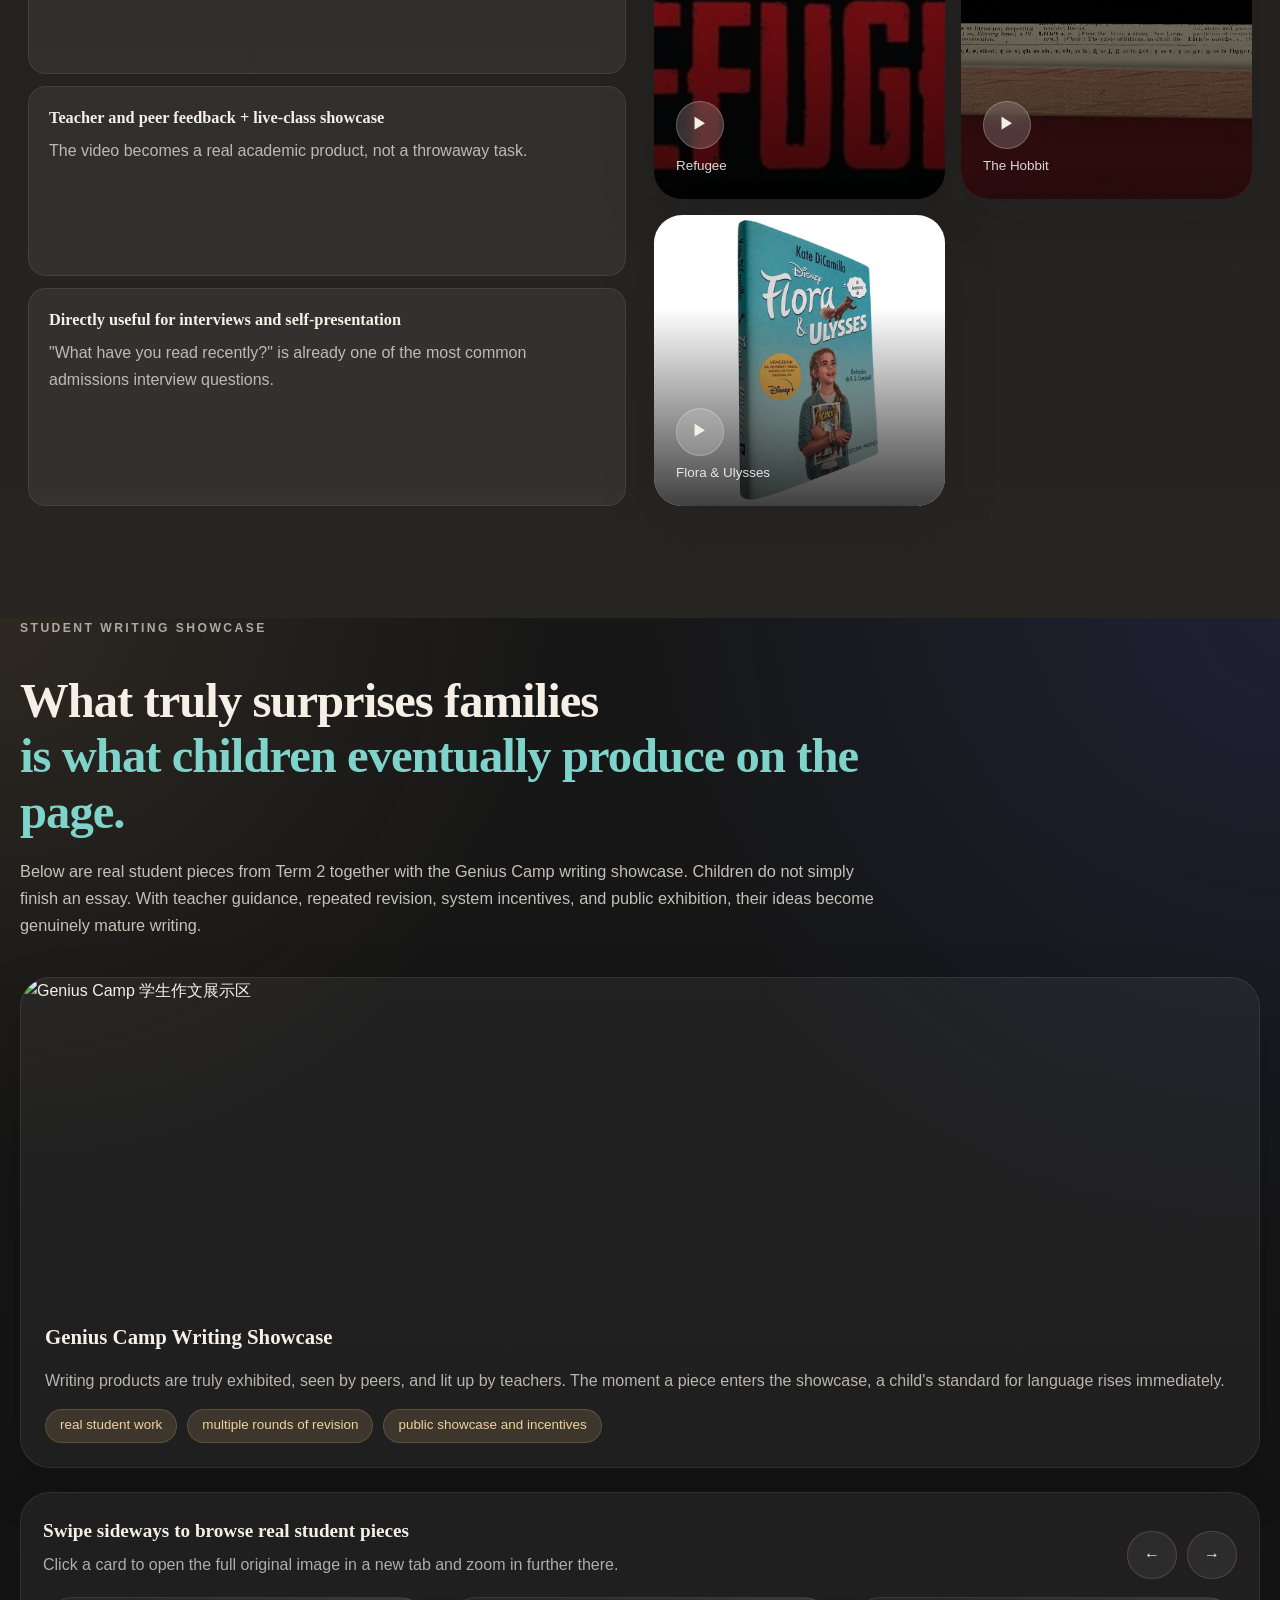
==== commit 1057ca1b: "Add L1 and L2 class calendars" ====
--- a/index.html
+++ b/index.html
@@ -350,14 +350,14 @@
         <div class="section-heading narrow" data-reveal>
           <div class="eyebrow">Timeline</div>
           <h2>20 周成长路径清晰推进，<br><em>每一步都有明确目标。</em></h2>
-          <p>2026 年 7 月 13 日开营，12 月 18 日收官。期间有国庆与感恩节各一周假期，但整个项目推进节奏保持完整。</p>
+          <p>2026 年 7 月 6 日开营，12 月 13 日收官。期间有国庆与感恩节各一周缓冲，但整个项目推进节奏保持完整。</p>
         </div>
 
         <div class="timeline-card" data-reveal>
           <div class="timeline-header">
             <div>
               <strong>2026 第三期 Program Intensity</strong>
-              <span>July 13 - December 18 · 20 Weeks</span>
+              <span>July 6 - December 13 · 20 Weeks</span>
             </div>
             <div class="timeline-note">含国庆 / 感恩节各 1 周假期</div>
           </div>
@@ -384,6 +384,40 @@
           <p class="timeline-summary">
             另外还包含 6 次 Book Ambassador 视频表达、2 次综合测评，以及贯穿全程的 AI Tutor 个性化训练。
           </p>
+        </div>
+
+        <div class="class-calendar-showcase" data-reveal>
+          <div class="class-calendar-heading">
+            <div>
+              <div class="eyebrow">Class Calendars</div>
+              <h3>两张课程日历，把 7 月 6 日到 12 月 13 日的节奏完整展开。</h3>
+            </div>
+            <p>点击日历可在新窗口查看大图。家长可以直接看到每周直播、阅读书目、项目节点与缓冲周安排。</p>
+          </div>
+
+          <div class="class-calendar-grid">
+            <article class="class-calendar-card">
+              <a href="./assets/schedules/l1-class1-calendar.png" target="_blank" rel="noreferrer" aria-label="查看 L1 课程日历大图">
+                <img src="./assets/schedules/l1-class1-calendar.png" alt="L1 课程日历">
+              </a>
+              <div class="class-calendar-copy">
+                <span>L1</span>
+                <strong>Reading Program 课程日历</strong>
+                <p>Flora &amp; Ulysses、The One and Only Ivan、City of Ember 等六本书的完整推进节奏。</p>
+              </div>
+            </article>
+
+            <article class="class-calendar-card">
+              <a href="./assets/schedules/l2-class-calendar.png" target="_blank" rel="noreferrer" aria-label="查看 L2 课程日历大图">
+                <img src="./assets/schedules/l2-class-calendar.png" alt="L2 课程日历">
+              </a>
+              <div class="class-calendar-copy">
+                <span>L2</span>
+                <strong>Reading Program 课程日历</strong>
+                <p>The Call of the Wild、Ender's Game、Refugee、The Hobbit 等六本书的完整推进节奏。</p>
+              </div>
+            </article>
+          </div>
         </div>
 
         <div class="admissions-callout" data-reveal>
@@ -1010,7 +1044,7 @@
           </div>
 
           <div class="apply-badges">
-            <span>2026.07.13 开营</span>
+            <span>2026.07.06 开营</span>
             <span>筛选制入营</span>
             <span>蓝思 / MAP 风格测评</span>
           </div>
--- a/styles.css
+++ b/styles.css
@@ -1230,6 +1230,95 @@
   box-shadow: var(--shadow-lg);
 }
 
+.class-calendar-showcase {
+  margin-top: 24px;
+  padding: 28px;
+  border-radius: 30px;
+  background:
+    linear-gradient(180deg, rgba(82, 103, 255, 0.08), rgba(44, 122, 114, 0.1)),
+    rgba(255, 255, 255, 0.06);
+  border: 1px solid rgba(255, 255, 255, 0.1);
+  box-shadow: var(--shadow-lg);
+}
+
+.class-calendar-heading {
+  display: grid;
+  grid-template-columns: minmax(0, 0.95fr) minmax(260px, 0.55fr);
+  gap: 24px;
+  align-items: end;
+}
+
+.class-calendar-heading h3 {
+  margin: 0;
+  font-family: "Noto Serif SC", "Cormorant Garamond", serif;
+  font-size: clamp(1.55rem, 2vw, 2.2rem);
+  line-height: 1.32;
+  color: #fff7ea;
+}
+
+.class-calendar-heading p {
+  margin: 0;
+  color: rgba(245, 239, 230, 0.72);
+}
+
+.class-calendar-grid {
+  display: grid;
+  grid-template-columns: repeat(2, minmax(0, 1fr));
+  gap: 18px;
+  margin-top: 24px;
+}
+
+.class-calendar-card {
+  overflow: hidden;
+  display: grid;
+  border-radius: 24px;
+  background: rgba(14, 14, 15, 0.56);
+  border: 1px solid rgba(255, 255, 255, 0.1);
+}
+
+.class-calendar-card a {
+  display: block;
+  overflow: hidden;
+  background: rgba(0, 0, 0, 0.28);
+}
+
+.class-calendar-card img {
+  aspect-ratio: 1.33 / 1;
+  object-fit: cover;
+  object-position: top center;
+  transition: transform 0.28s ease;
+}
+
+.class-calendar-card a:hover img {
+  transform: scale(1.025);
+}
+
+.class-calendar-copy {
+  display: grid;
+  gap: 6px;
+  padding: 20px;
+}
+
+.class-calendar-copy span {
+  font-family: "Space Grotesk", "Inter", sans-serif;
+  font-size: 0.74rem;
+  font-weight: 700;
+  letter-spacing: 0.14em;
+  text-transform: uppercase;
+  color: rgba(240, 195, 127, 0.9);
+}
+
+.class-calendar-copy strong {
+  font-family: "Noto Serif SC", "Cormorant Garamond", serif;
+  font-size: 1.2rem;
+  color: #fff7ea;
+}
+
+.class-calendar-copy p {
+  margin: 0;
+  color: rgba(245, 239, 230, 0.68);
+}
+
 .admissions-callout h3 {
   margin: 0;
   font-family: "Noto Serif SC", "Cormorant Garamond", serif;
@@ -2336,6 +2425,8 @@
   .faculty-grid,
   .quote-grid,
   .timeline-metrics,
+  .class-calendar-heading,
+  .class-calendar-grid,
   .selection-logic,
   .apply-profile-grid,
   .outcome-grid {
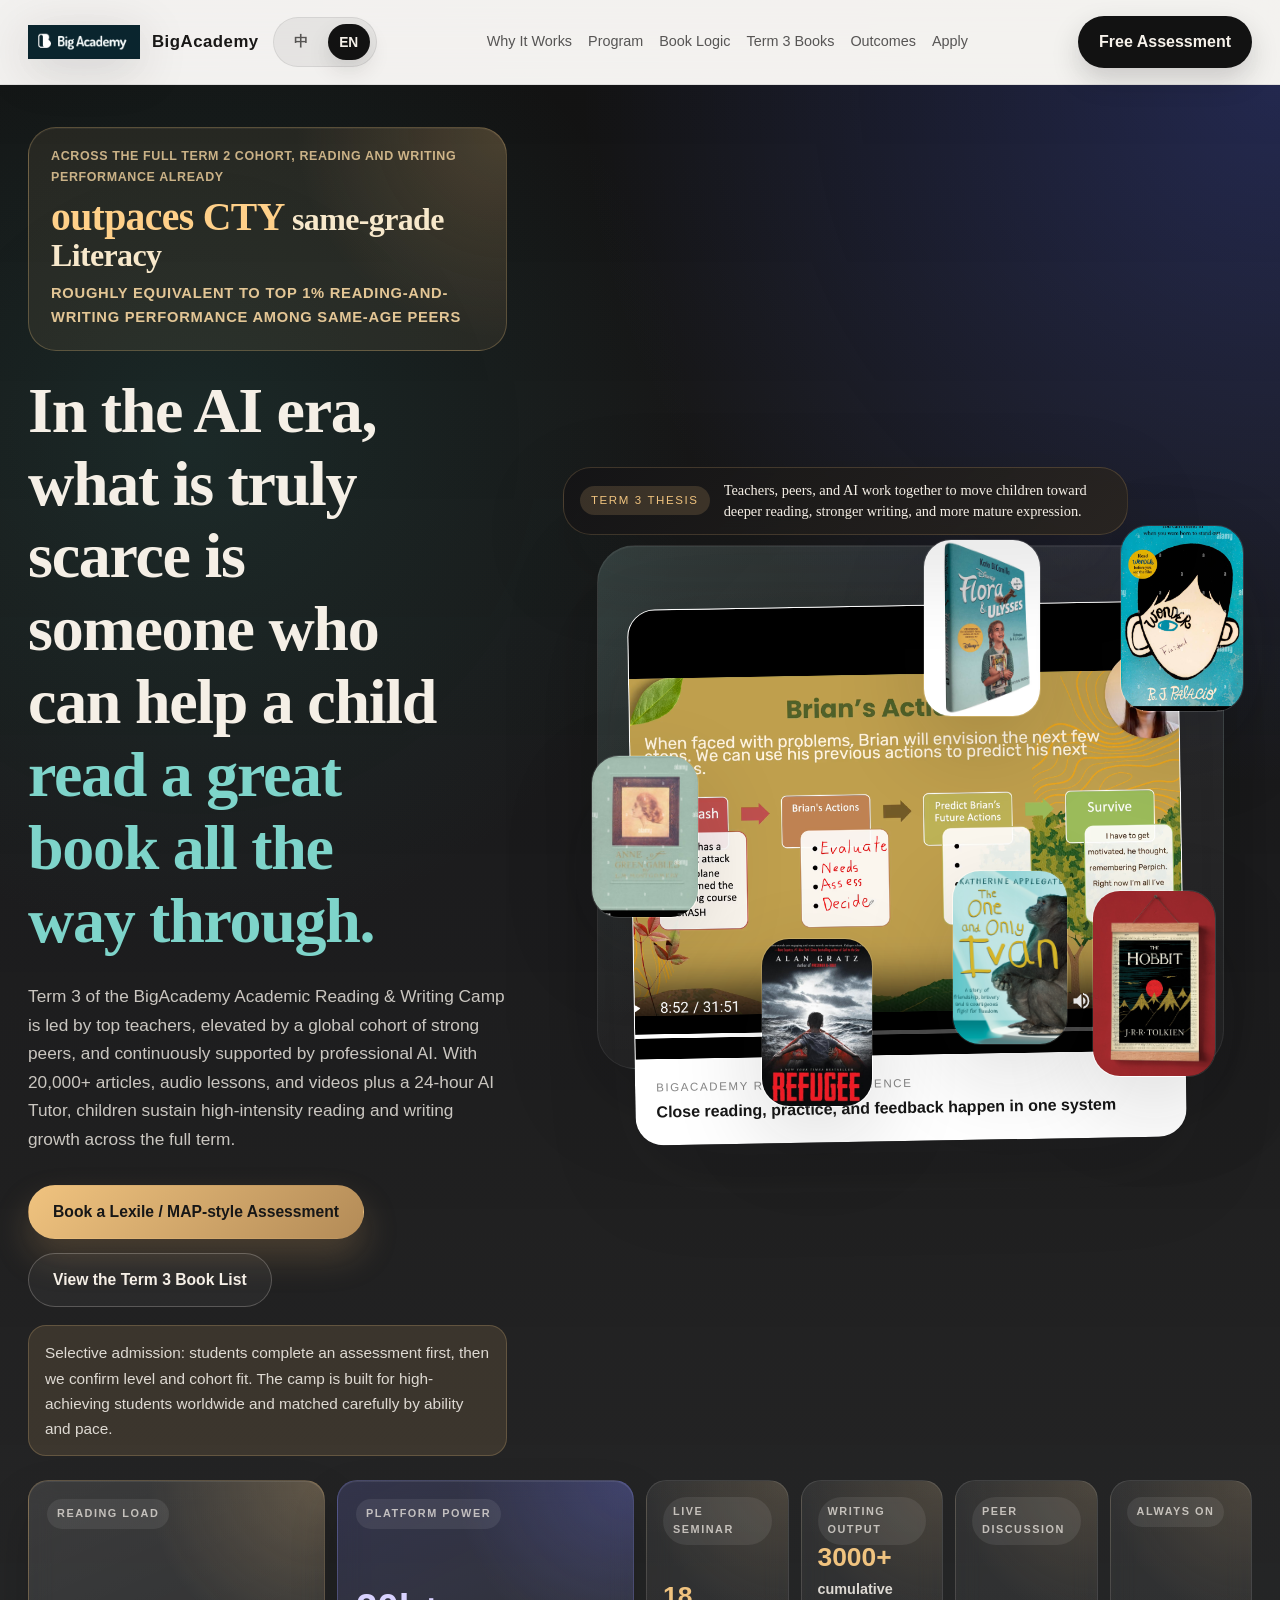
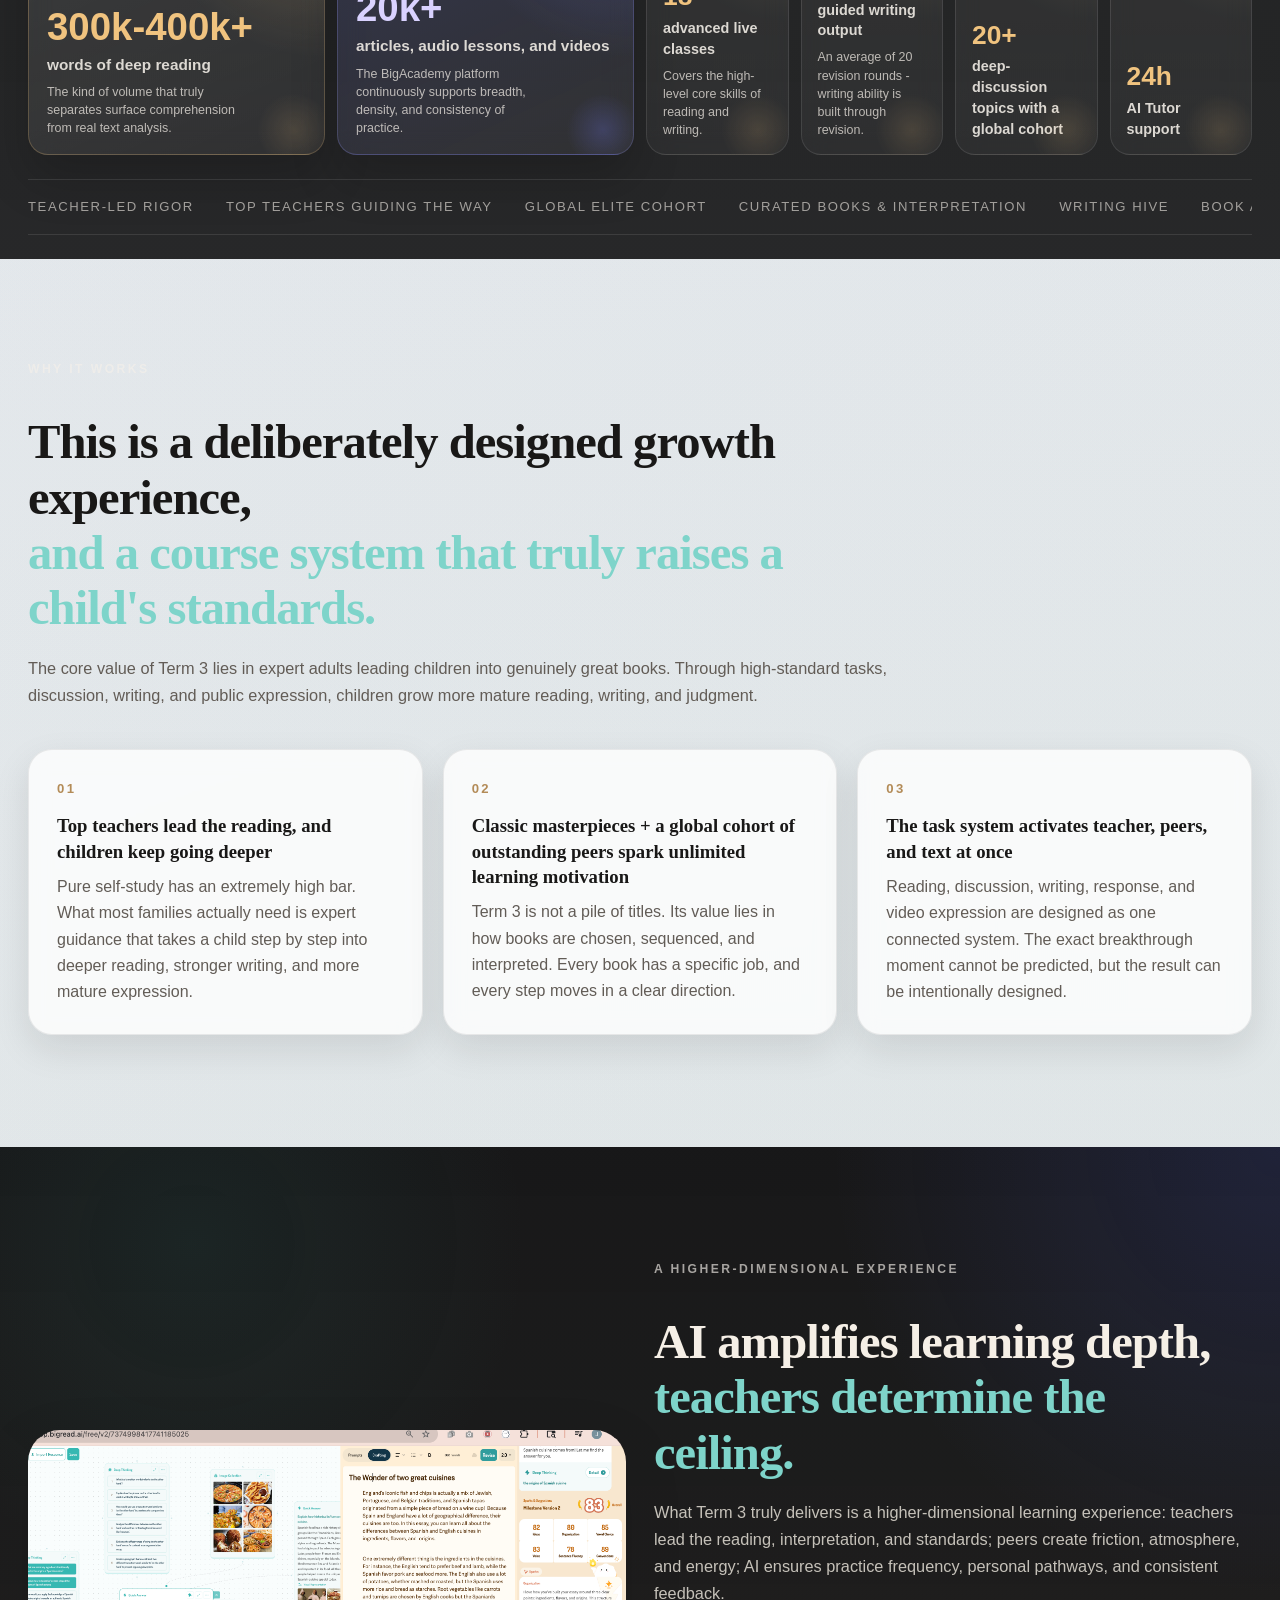
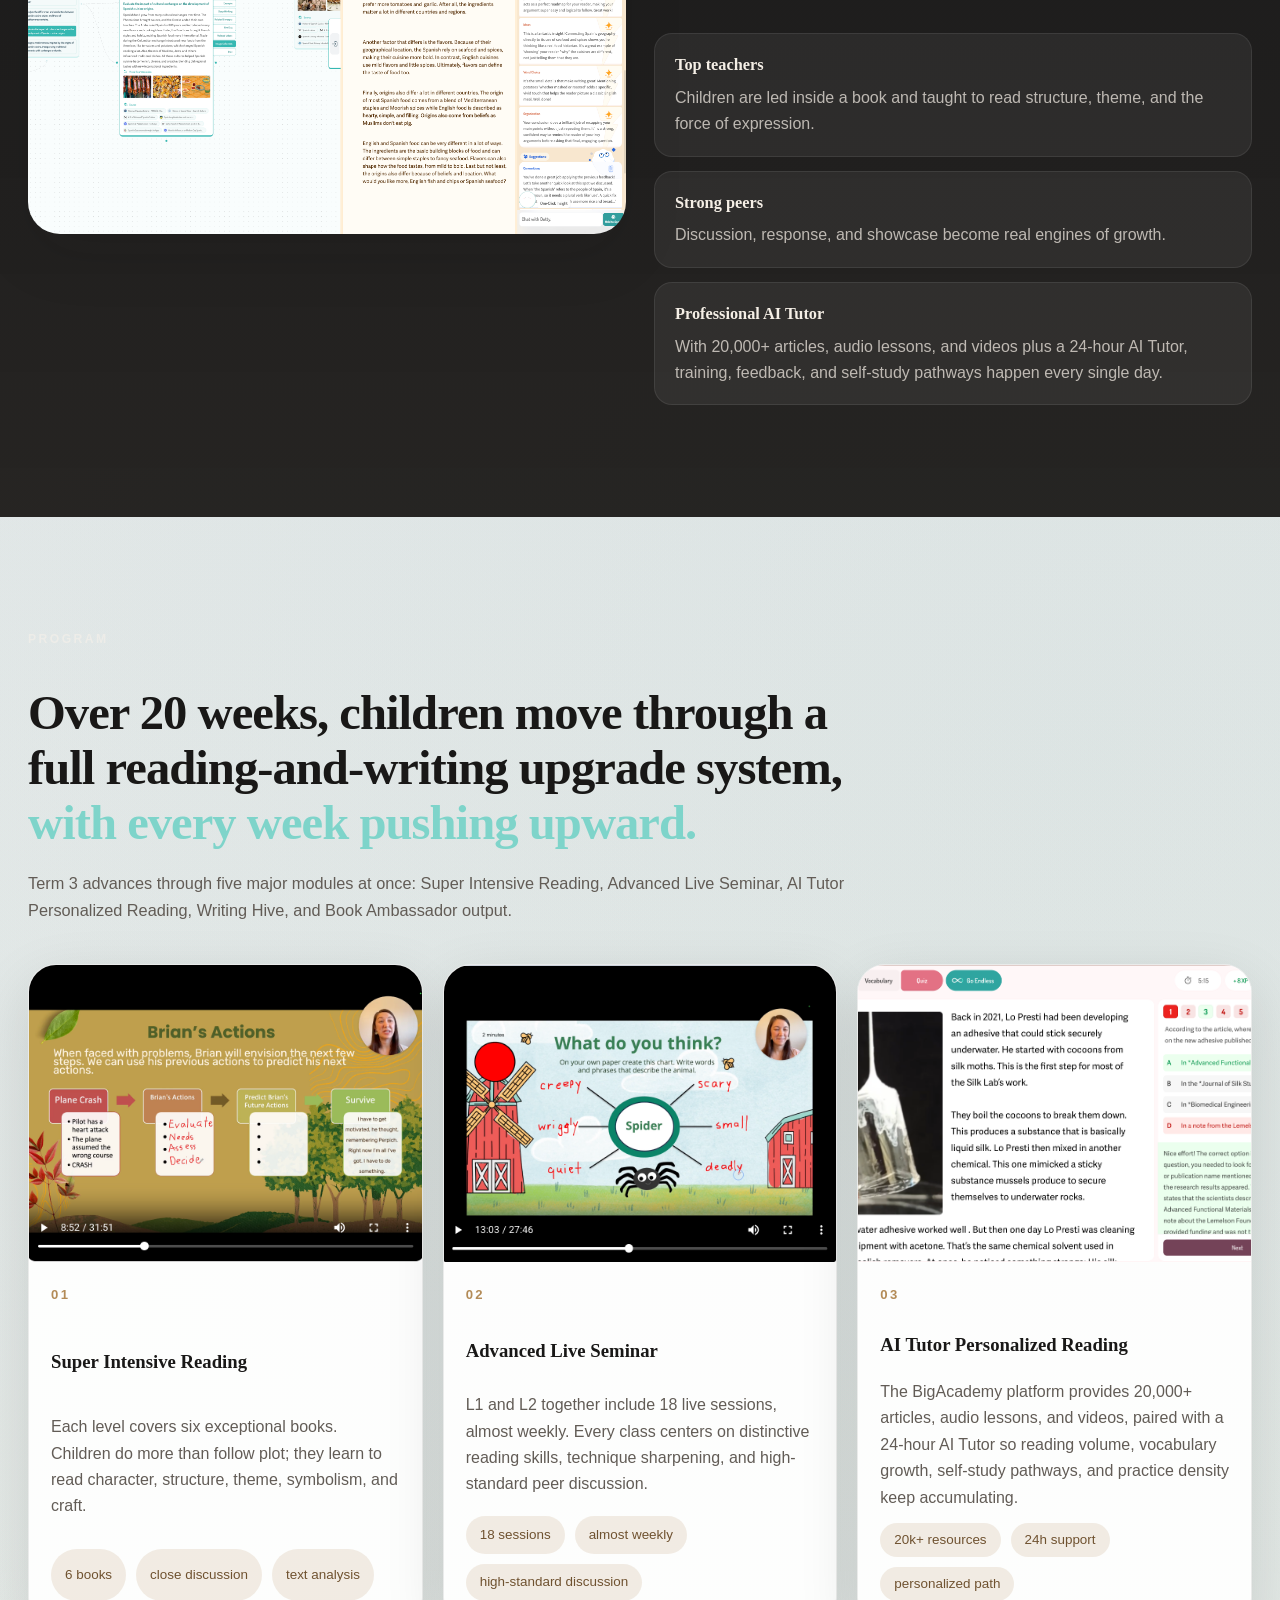
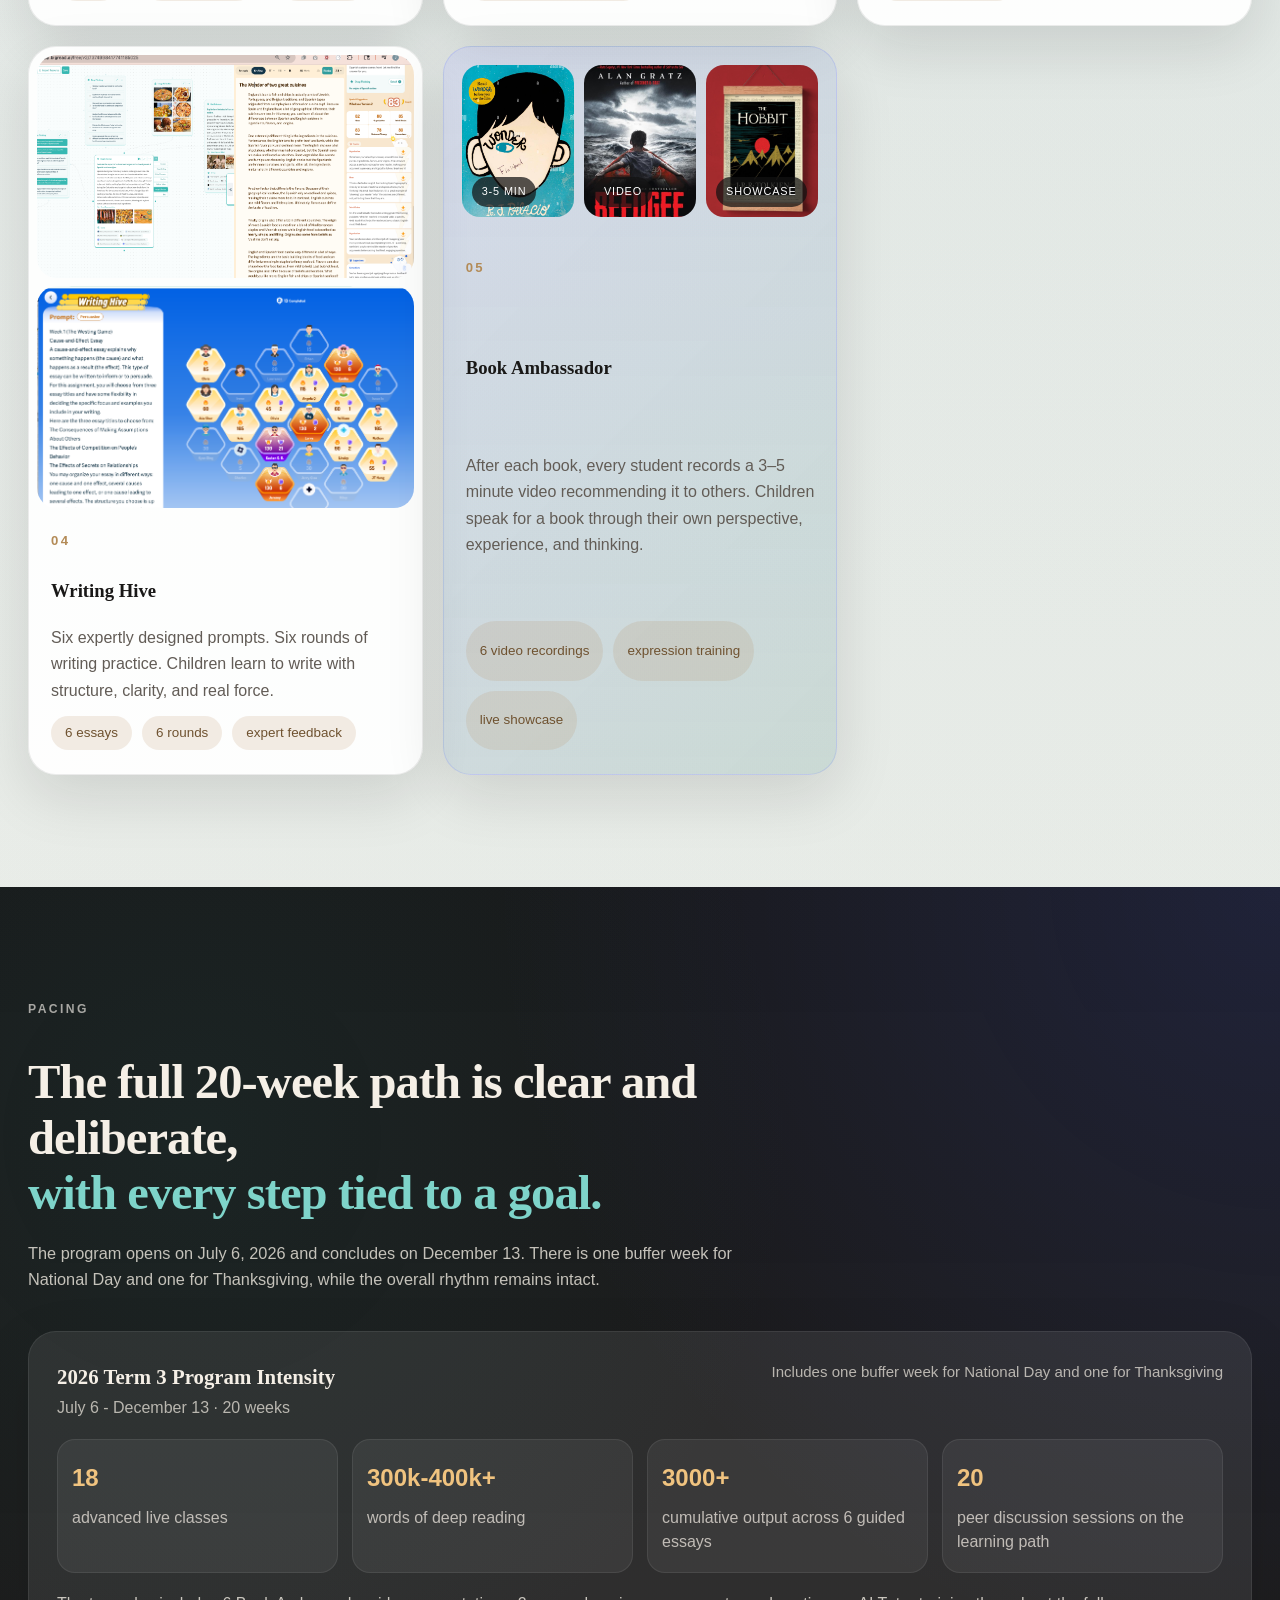
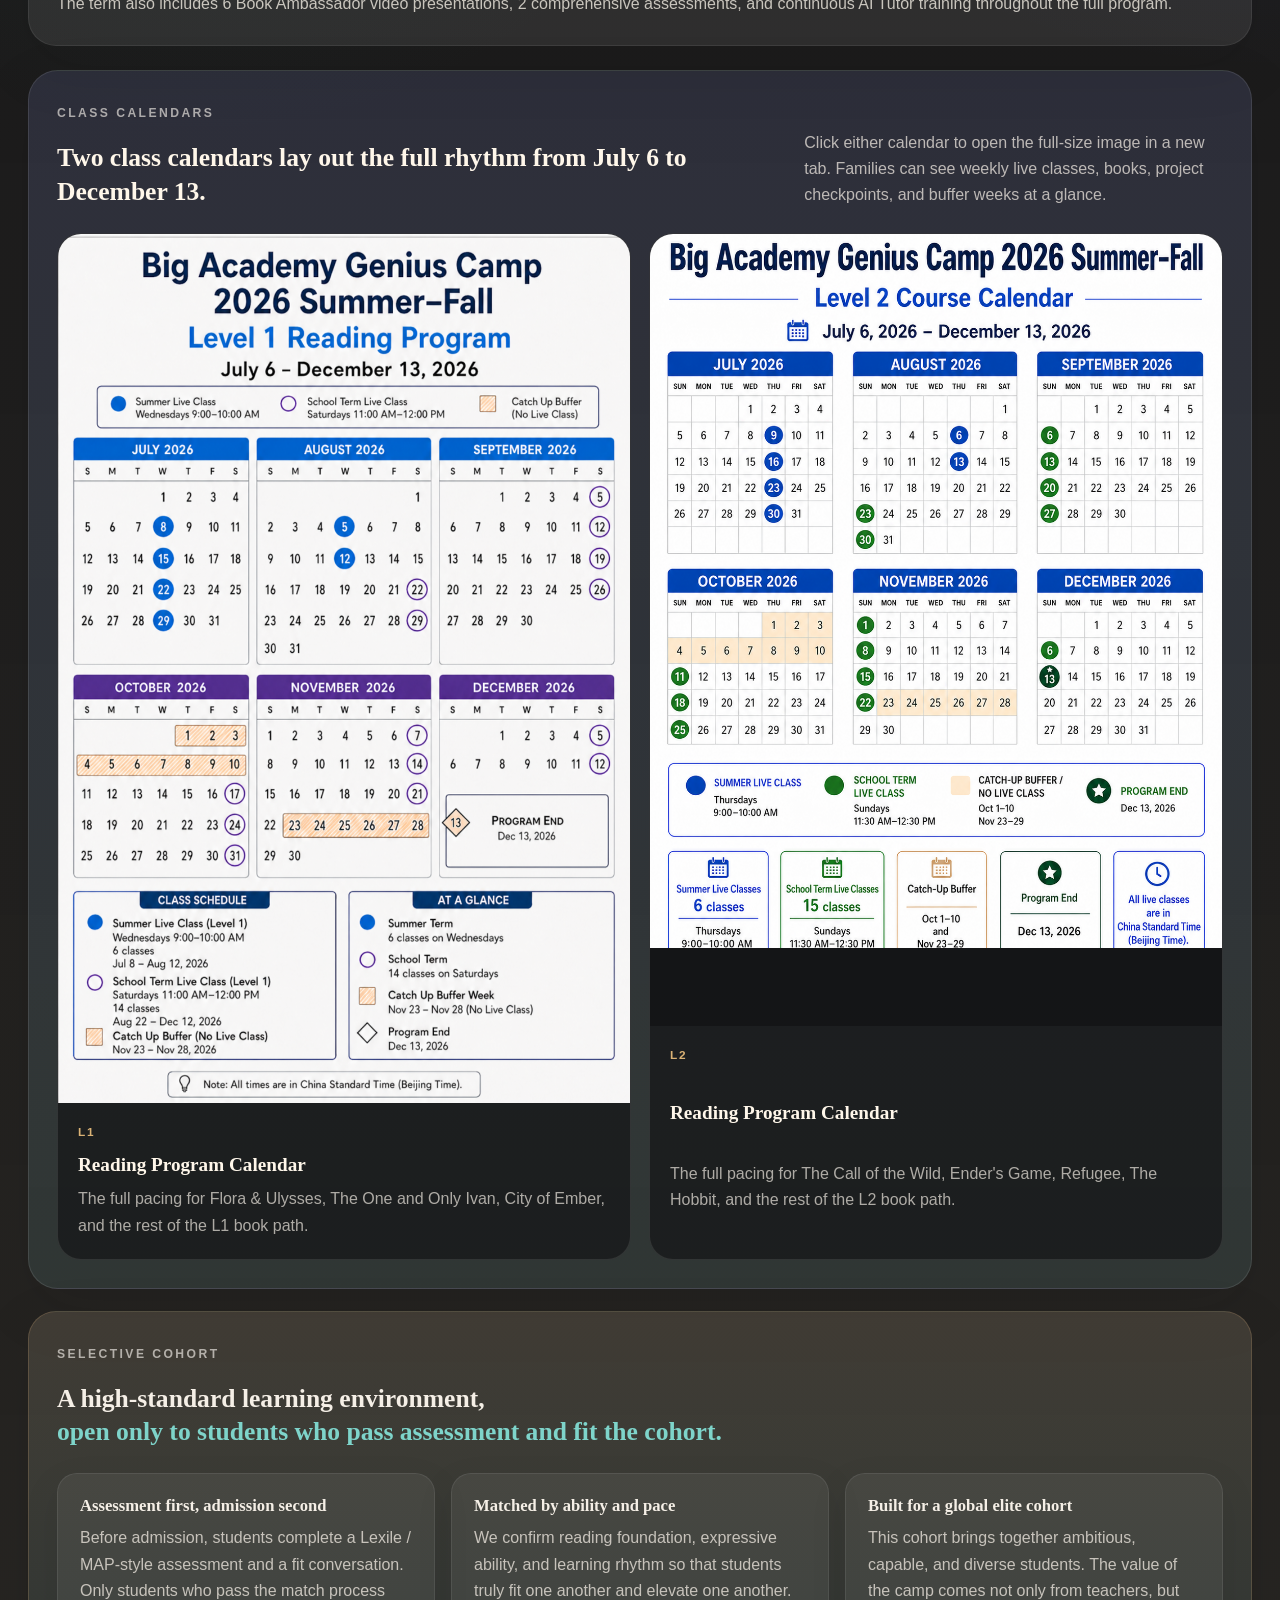
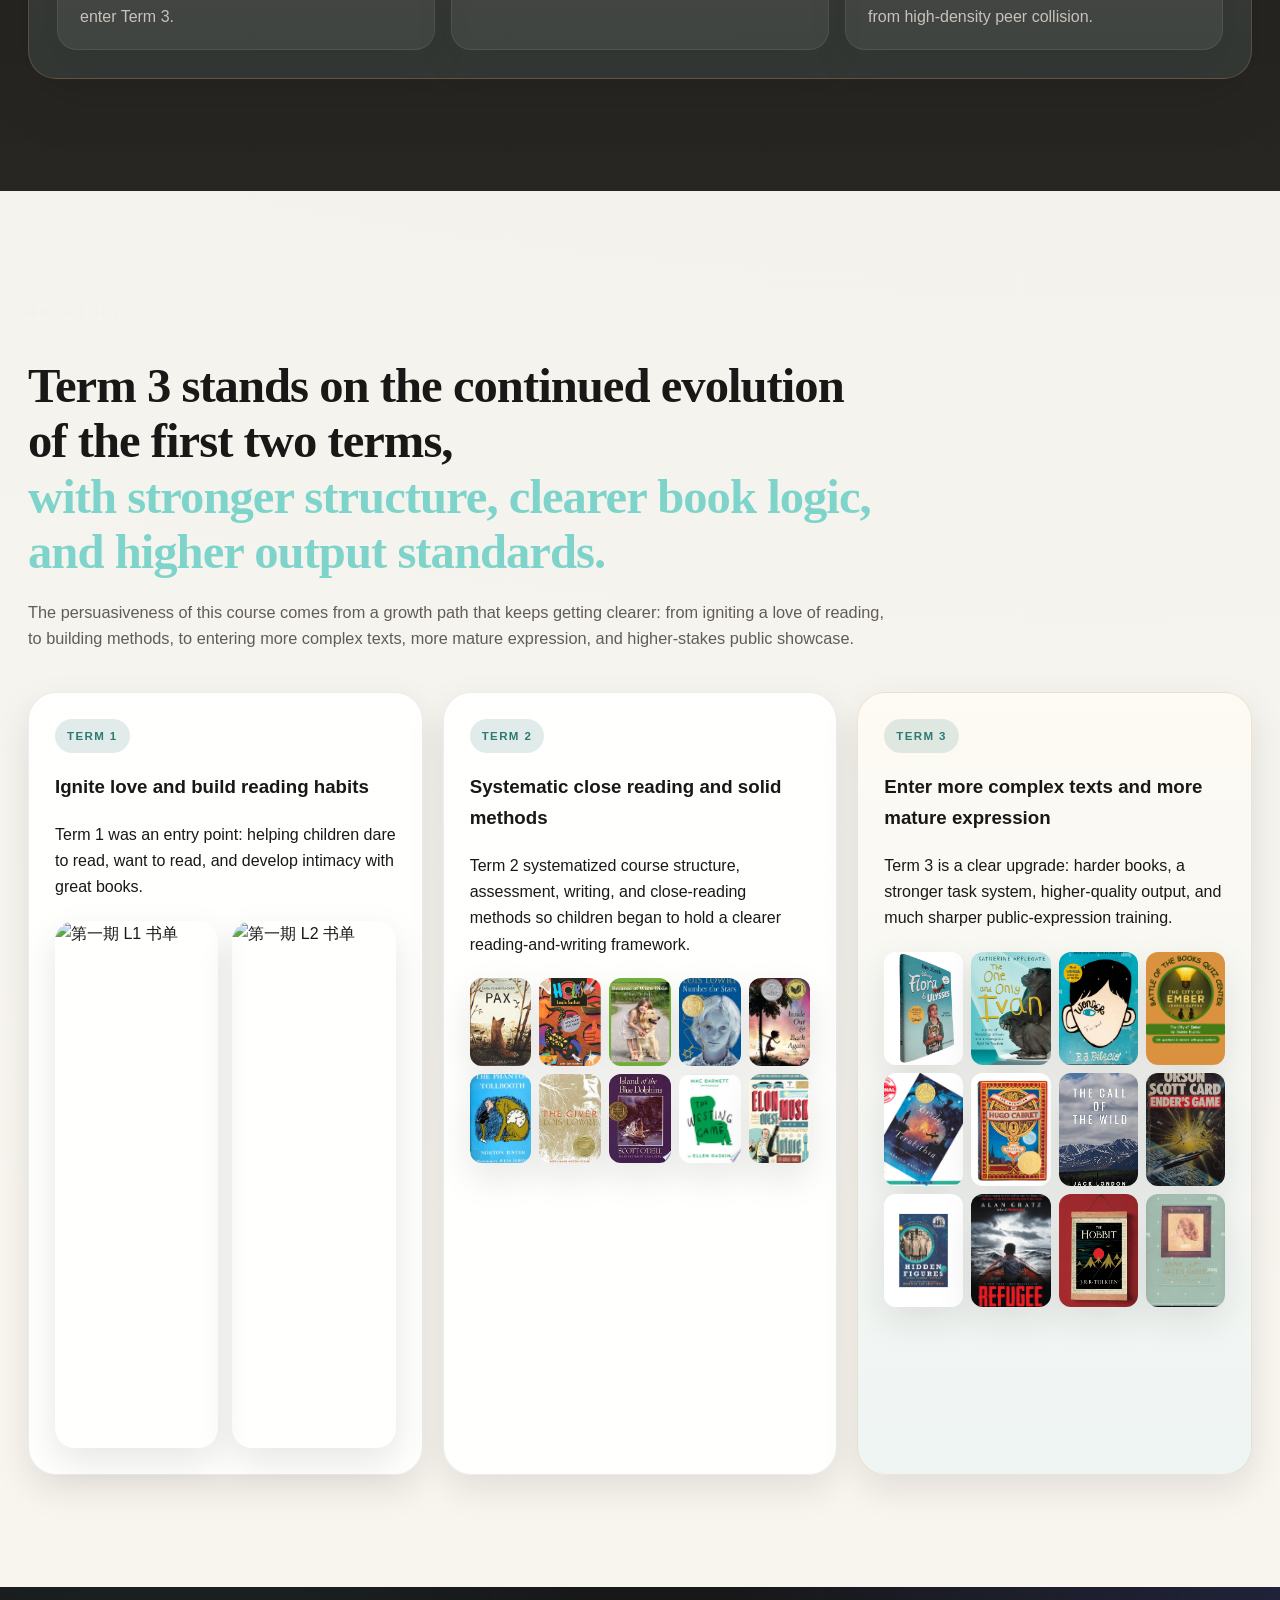
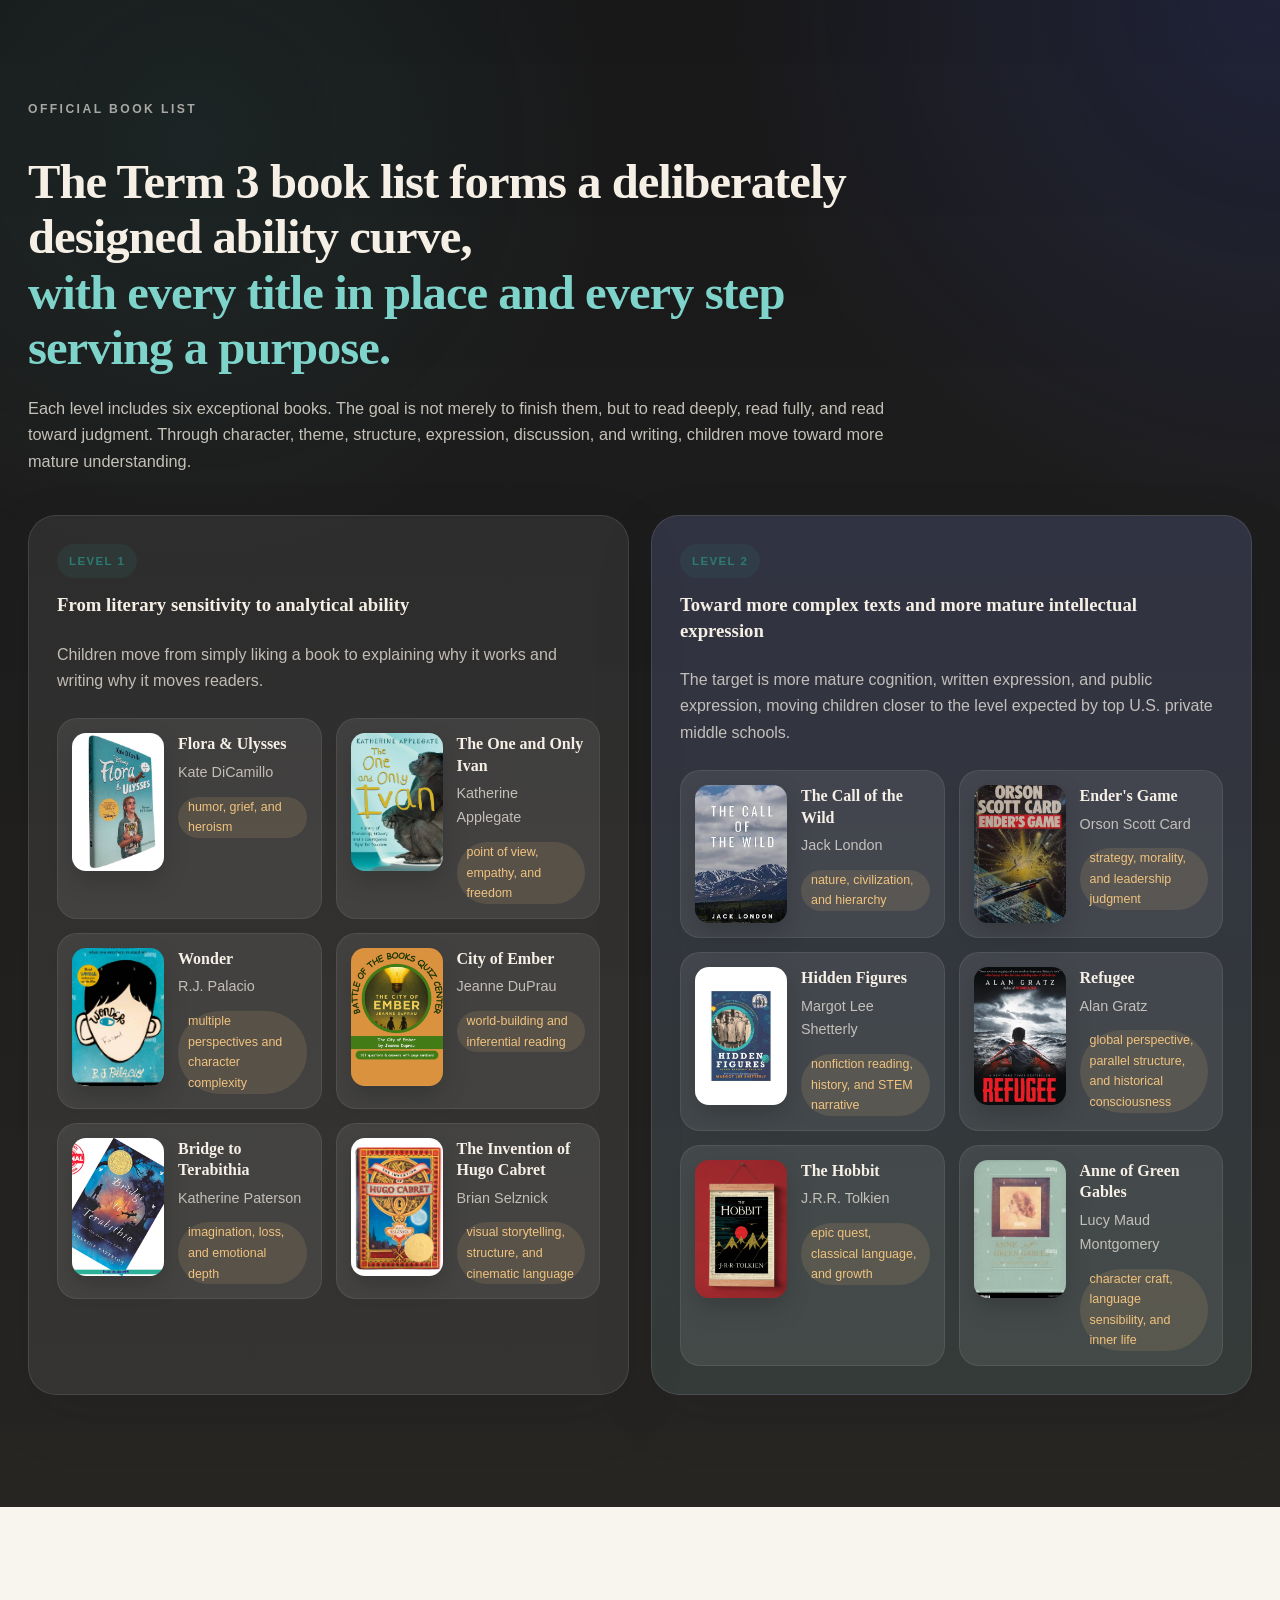
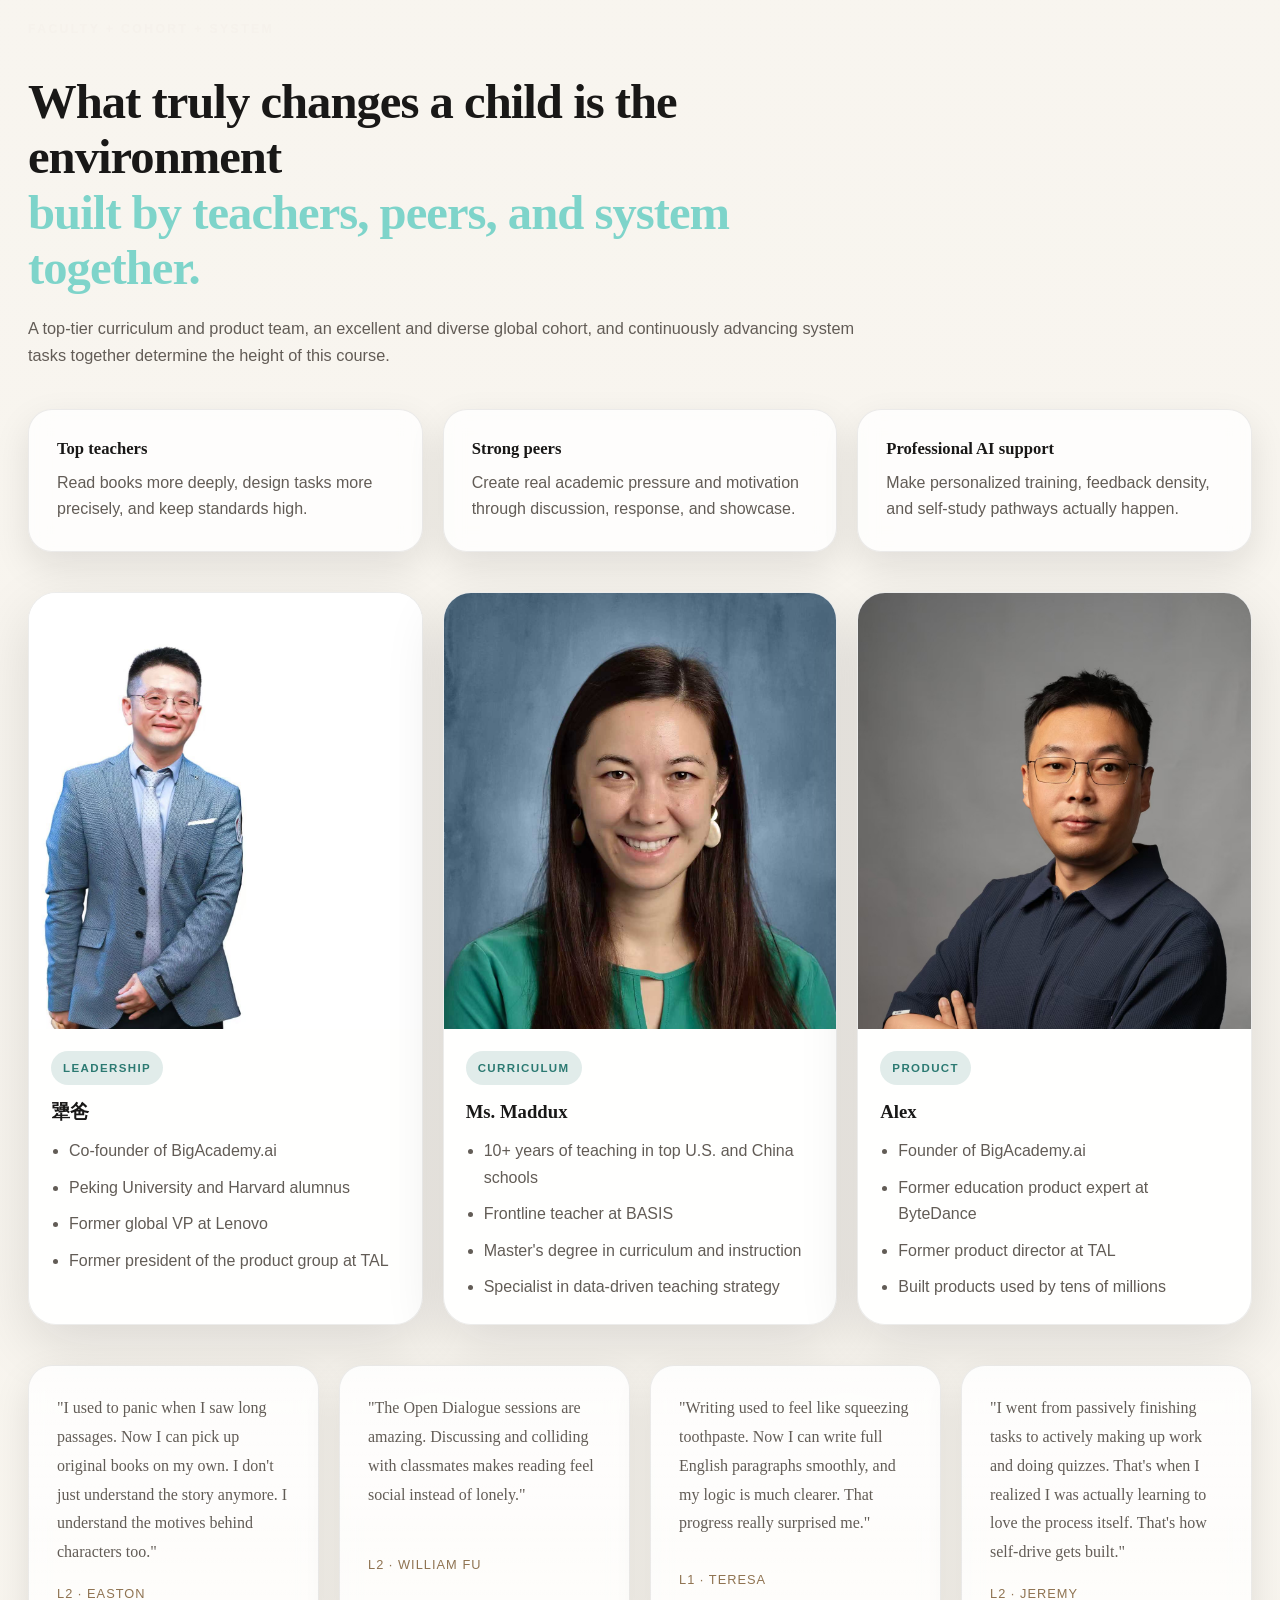
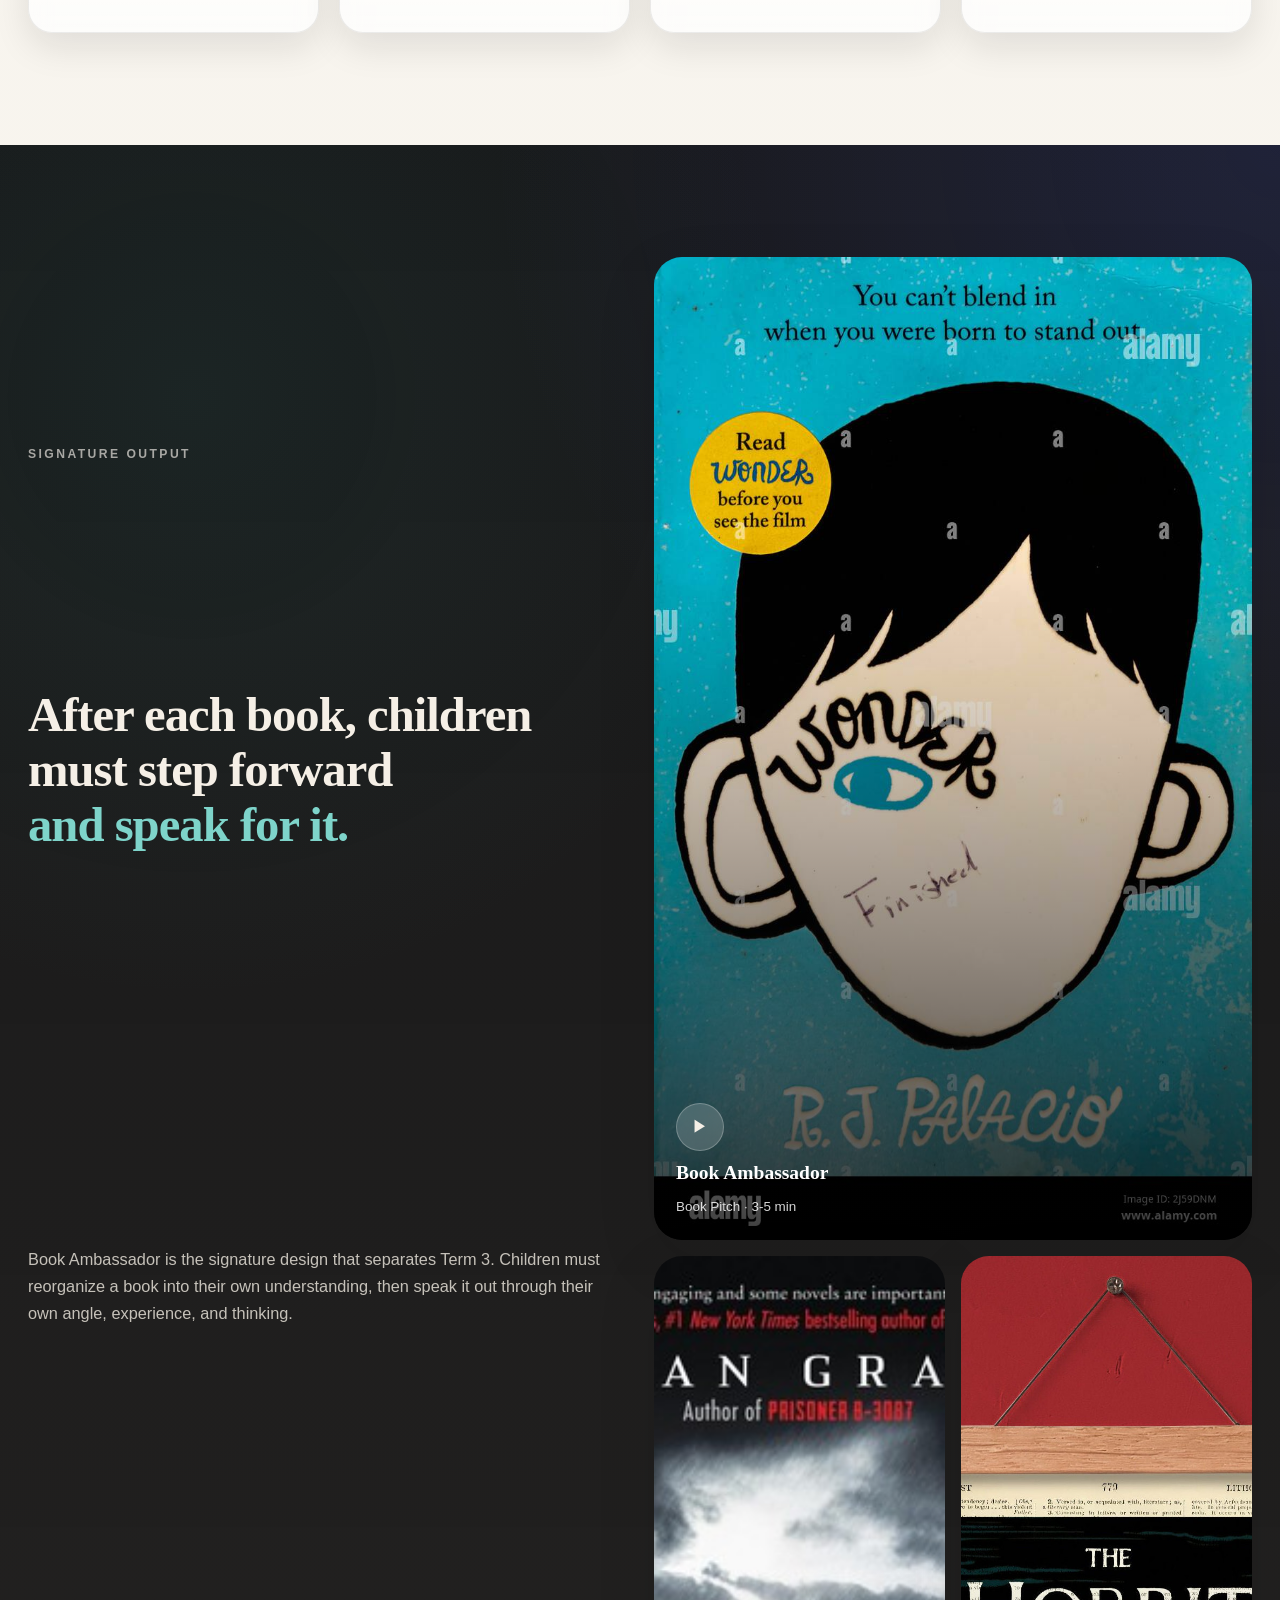
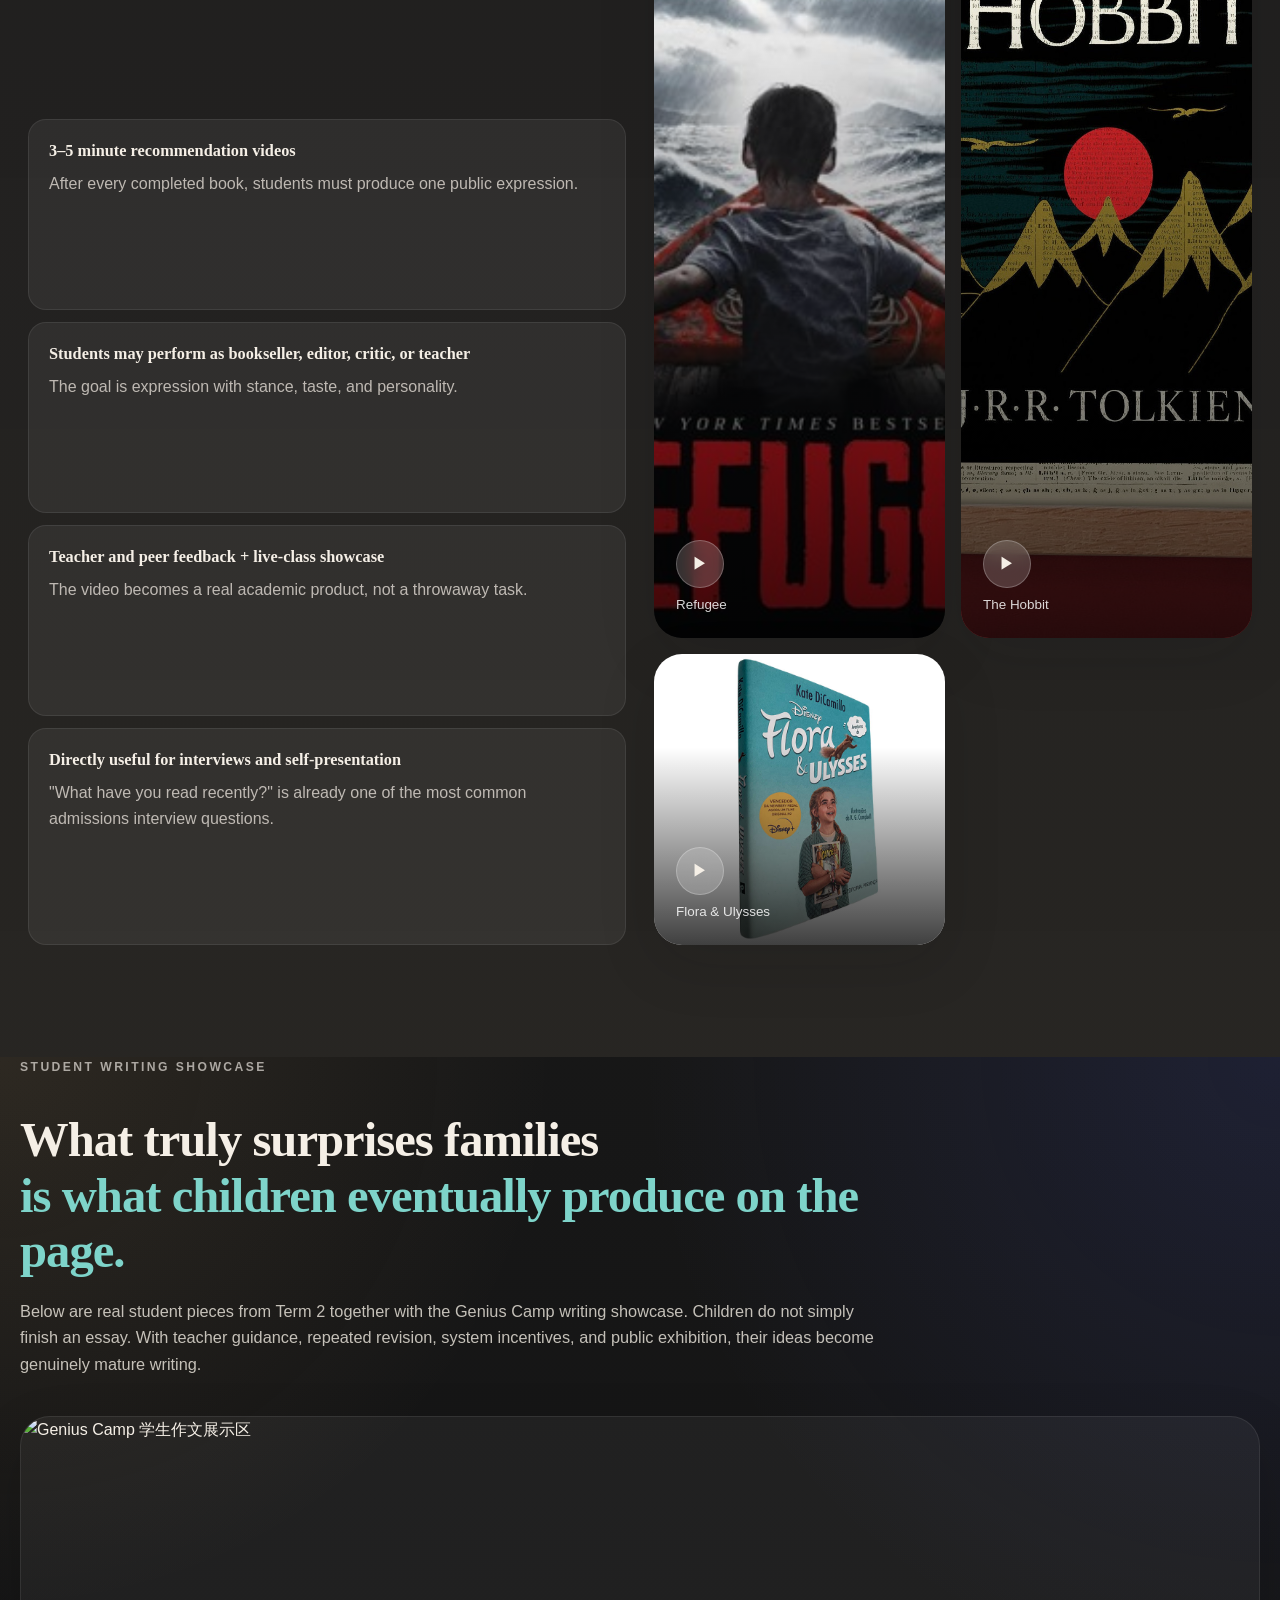
==== commit d532ceec: "Use final course calendar images" ====
--- a/index.html
+++ b/index.html
@@ -397,8 +397,8 @@
 
           <div class="class-calendar-grid">
             <article class="class-calendar-card">
-              <a href="./assets/schedules/l1-class1-calendar.png" target="_blank" rel="noreferrer" aria-label="查看 L1 课程日历大图">
-                <img src="./assets/schedules/l1-class1-calendar.png" alt="L1 课程日历">
+              <a href="./assets/schedules/level1-course-calendar-final.png" target="_blank" rel="noreferrer" aria-label="查看 L1 课程日历大图">
+                <img src="./assets/schedules/level1-course-calendar-final.png" alt="L1 课程日历">
               </a>
               <div class="class-calendar-copy">
                 <span>L1</span>
@@ -408,8 +408,8 @@
             </article>
 
             <article class="class-calendar-card">
-              <a href="./assets/schedules/l2-class-calendar.png" target="_blank" rel="noreferrer" aria-label="查看 L2 课程日历大图">
-                <img src="./assets/schedules/l2-class-calendar.png" alt="L2 课程日历">
+              <a href="./assets/schedules/level2-course-calendar-final.png" target="_blank" rel="noreferrer" aria-label="查看 L2 课程日历大图">
+                <img src="./assets/schedules/level2-course-calendar-final.png" alt="L2 课程日历">
               </a>
               <div class="class-calendar-copy">
                 <span>L2</span>
--- a/styles.css
+++ b/styles.css
@@ -1283,9 +1283,8 @@
 }
 
 .class-calendar-card img {
-  aspect-ratio: 1.33 / 1;
-  object-fit: cover;
-  object-position: top center;
+  height: auto;
+  object-fit: contain;
   transition: transform 0.28s ease;
 }
 
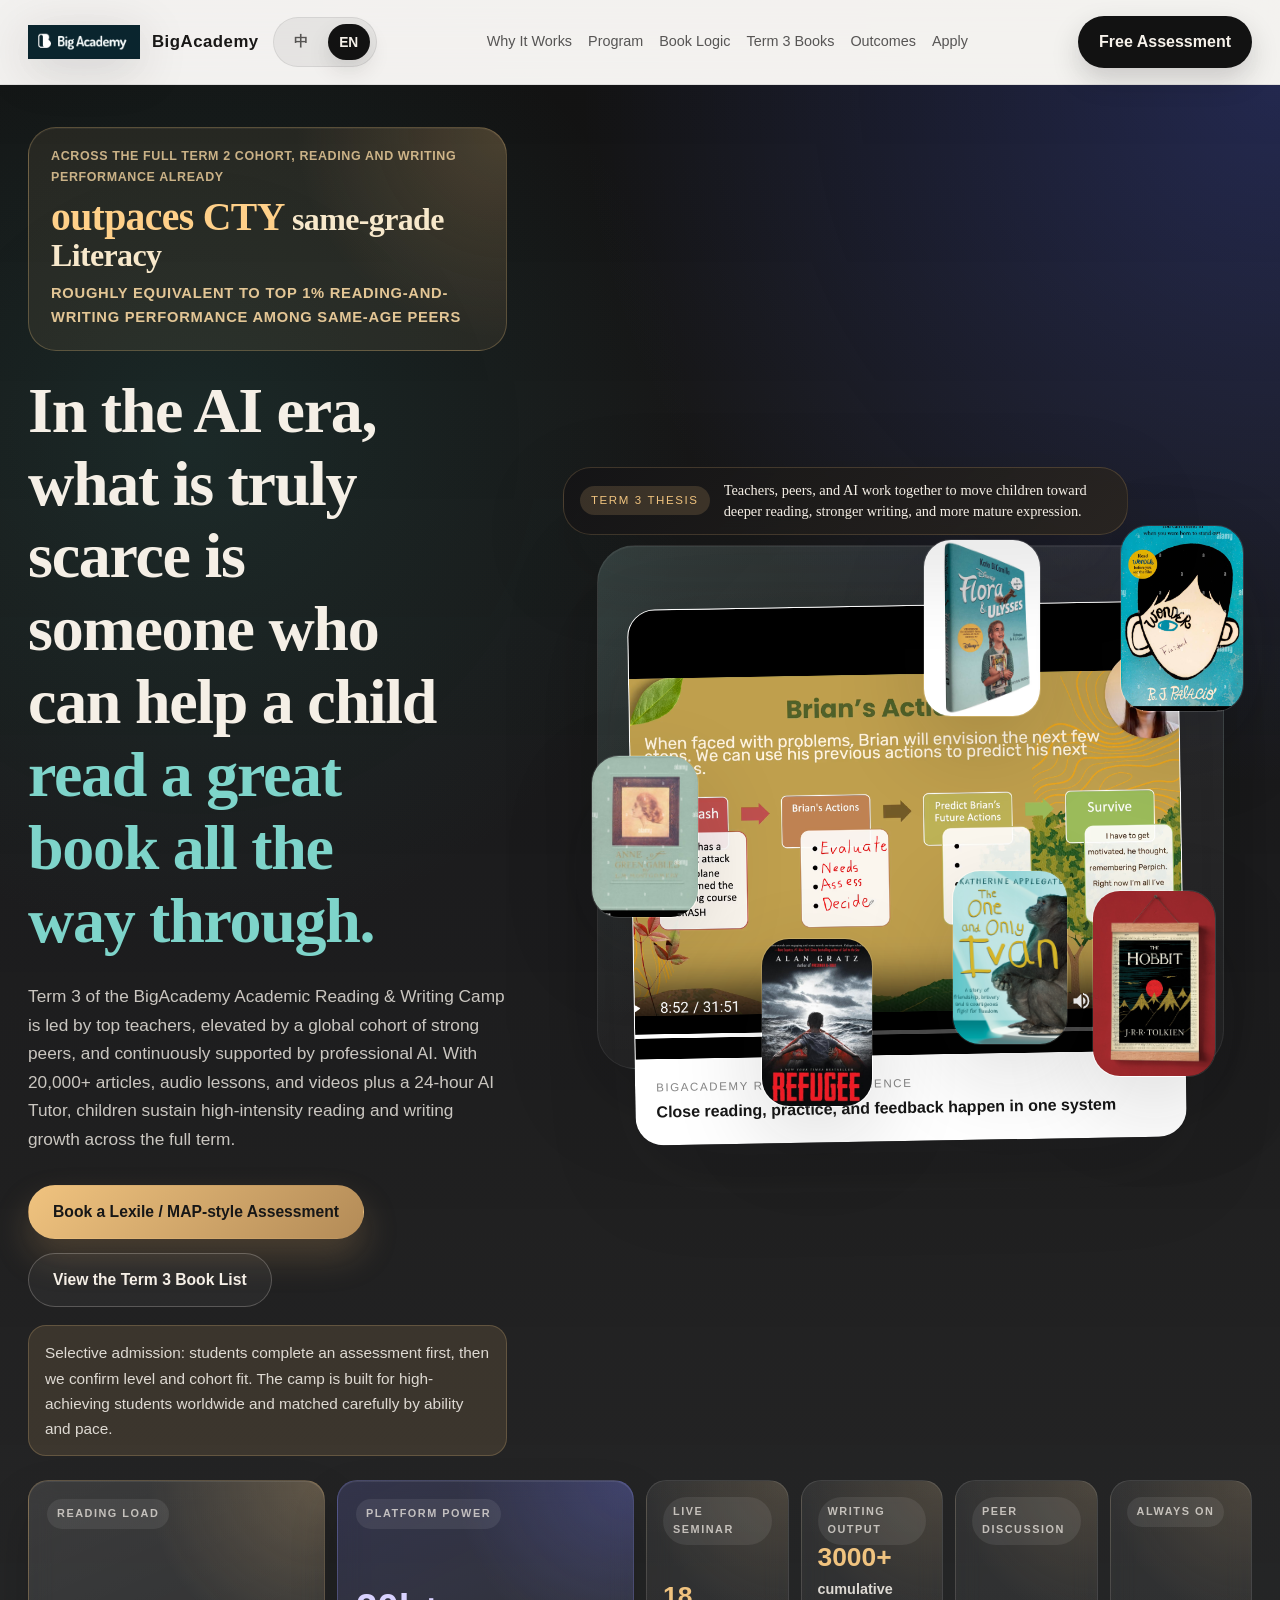
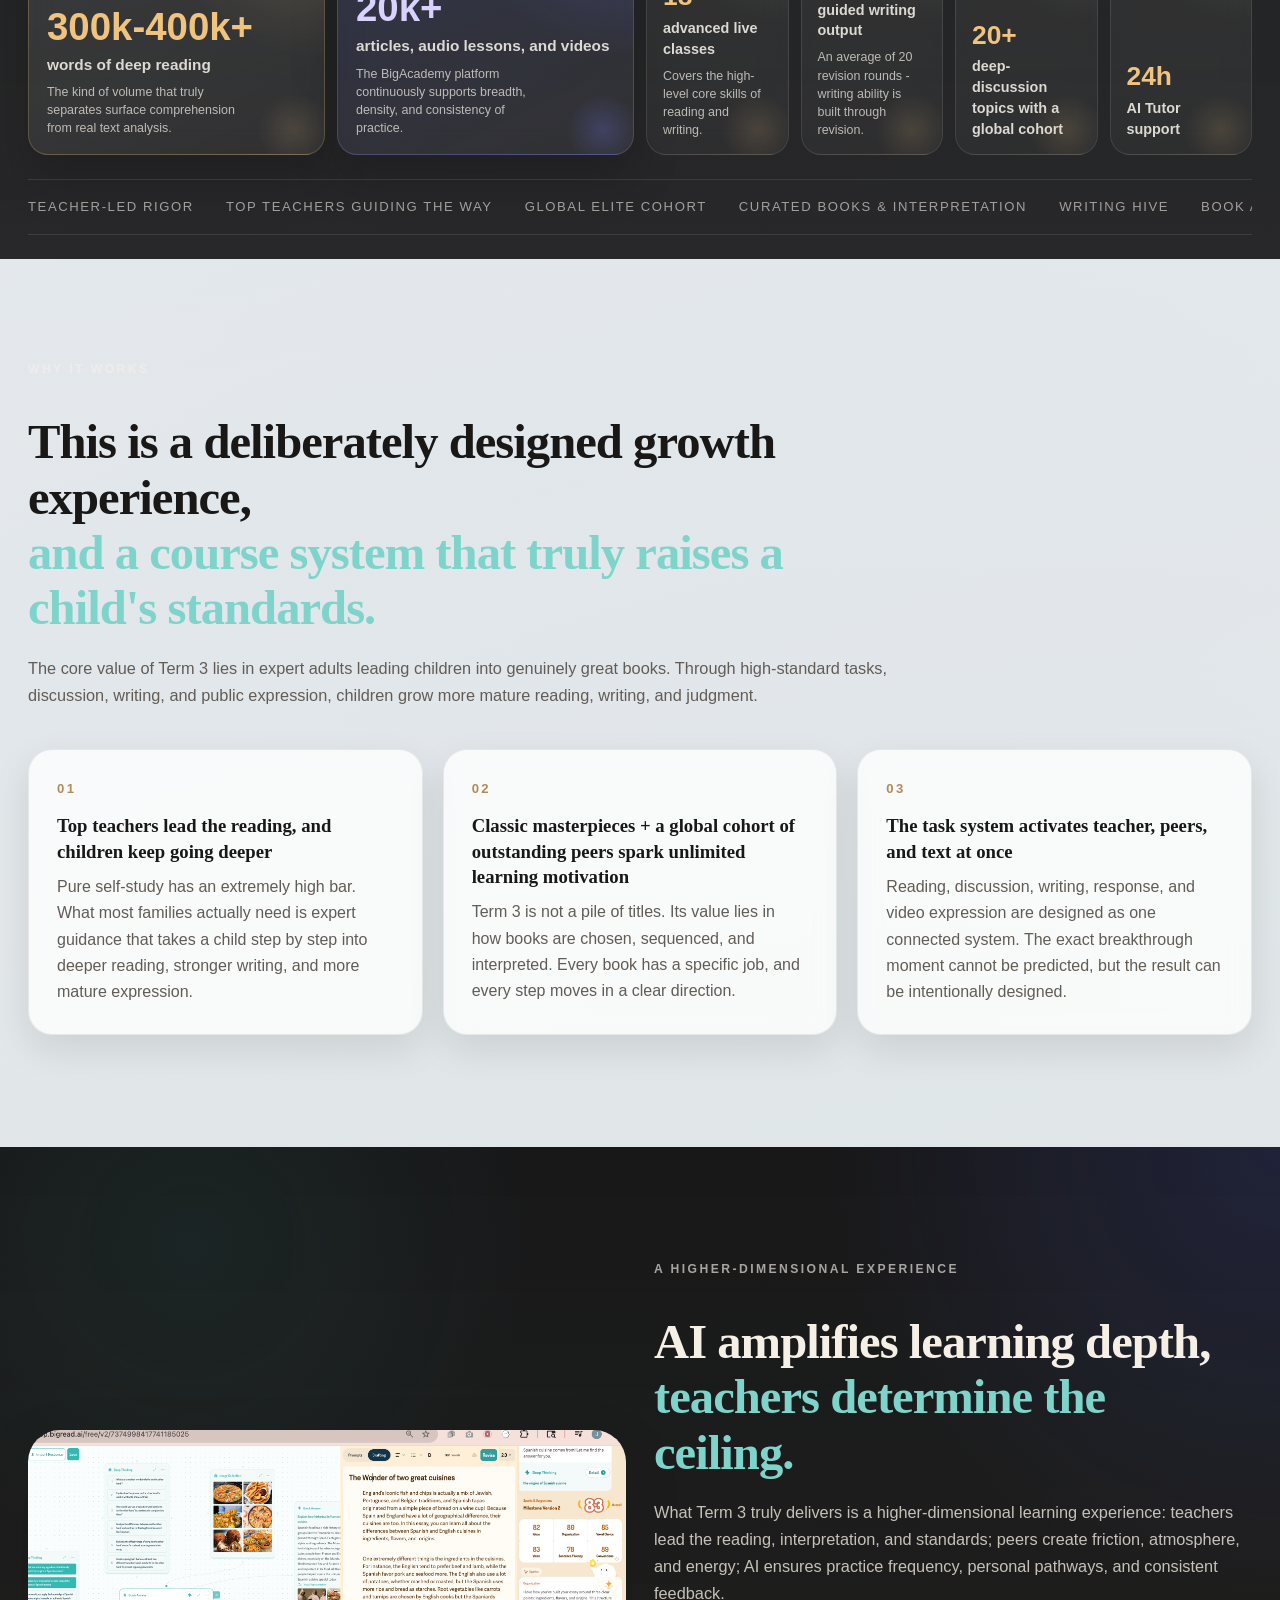
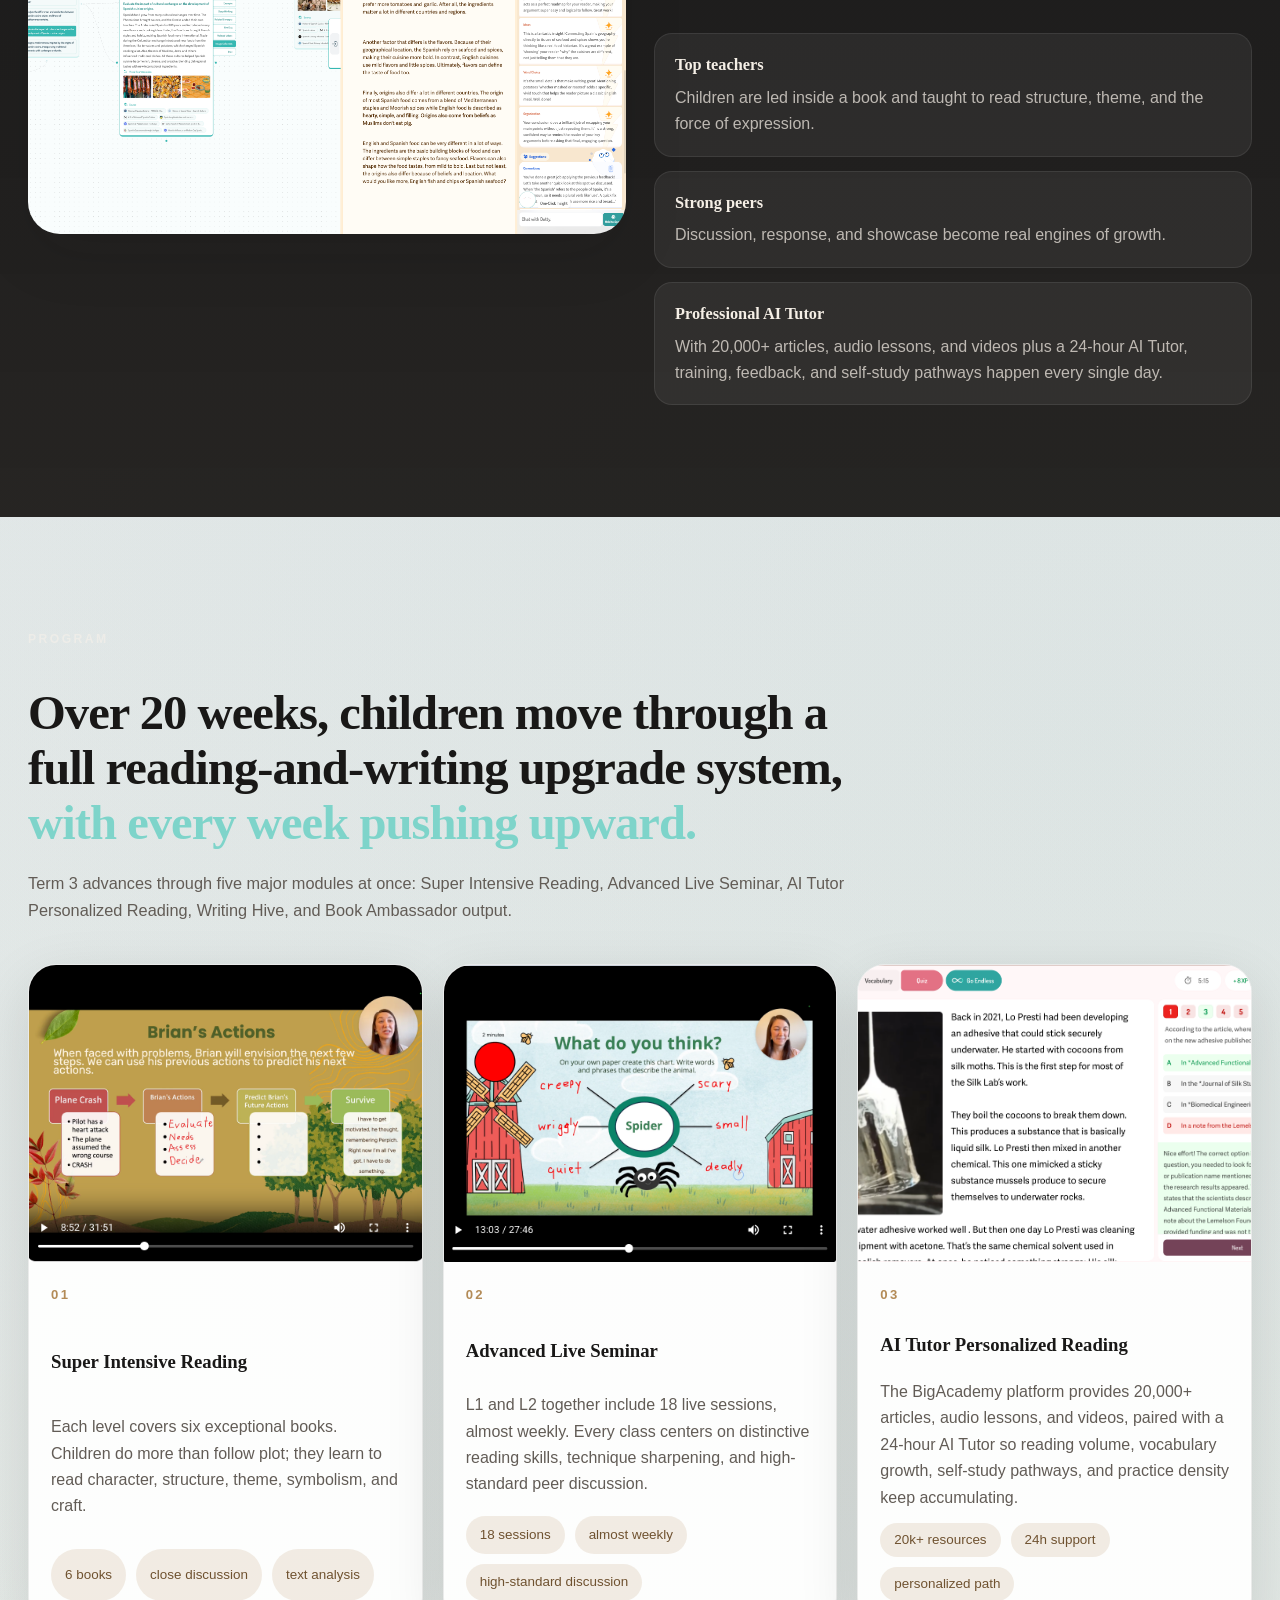
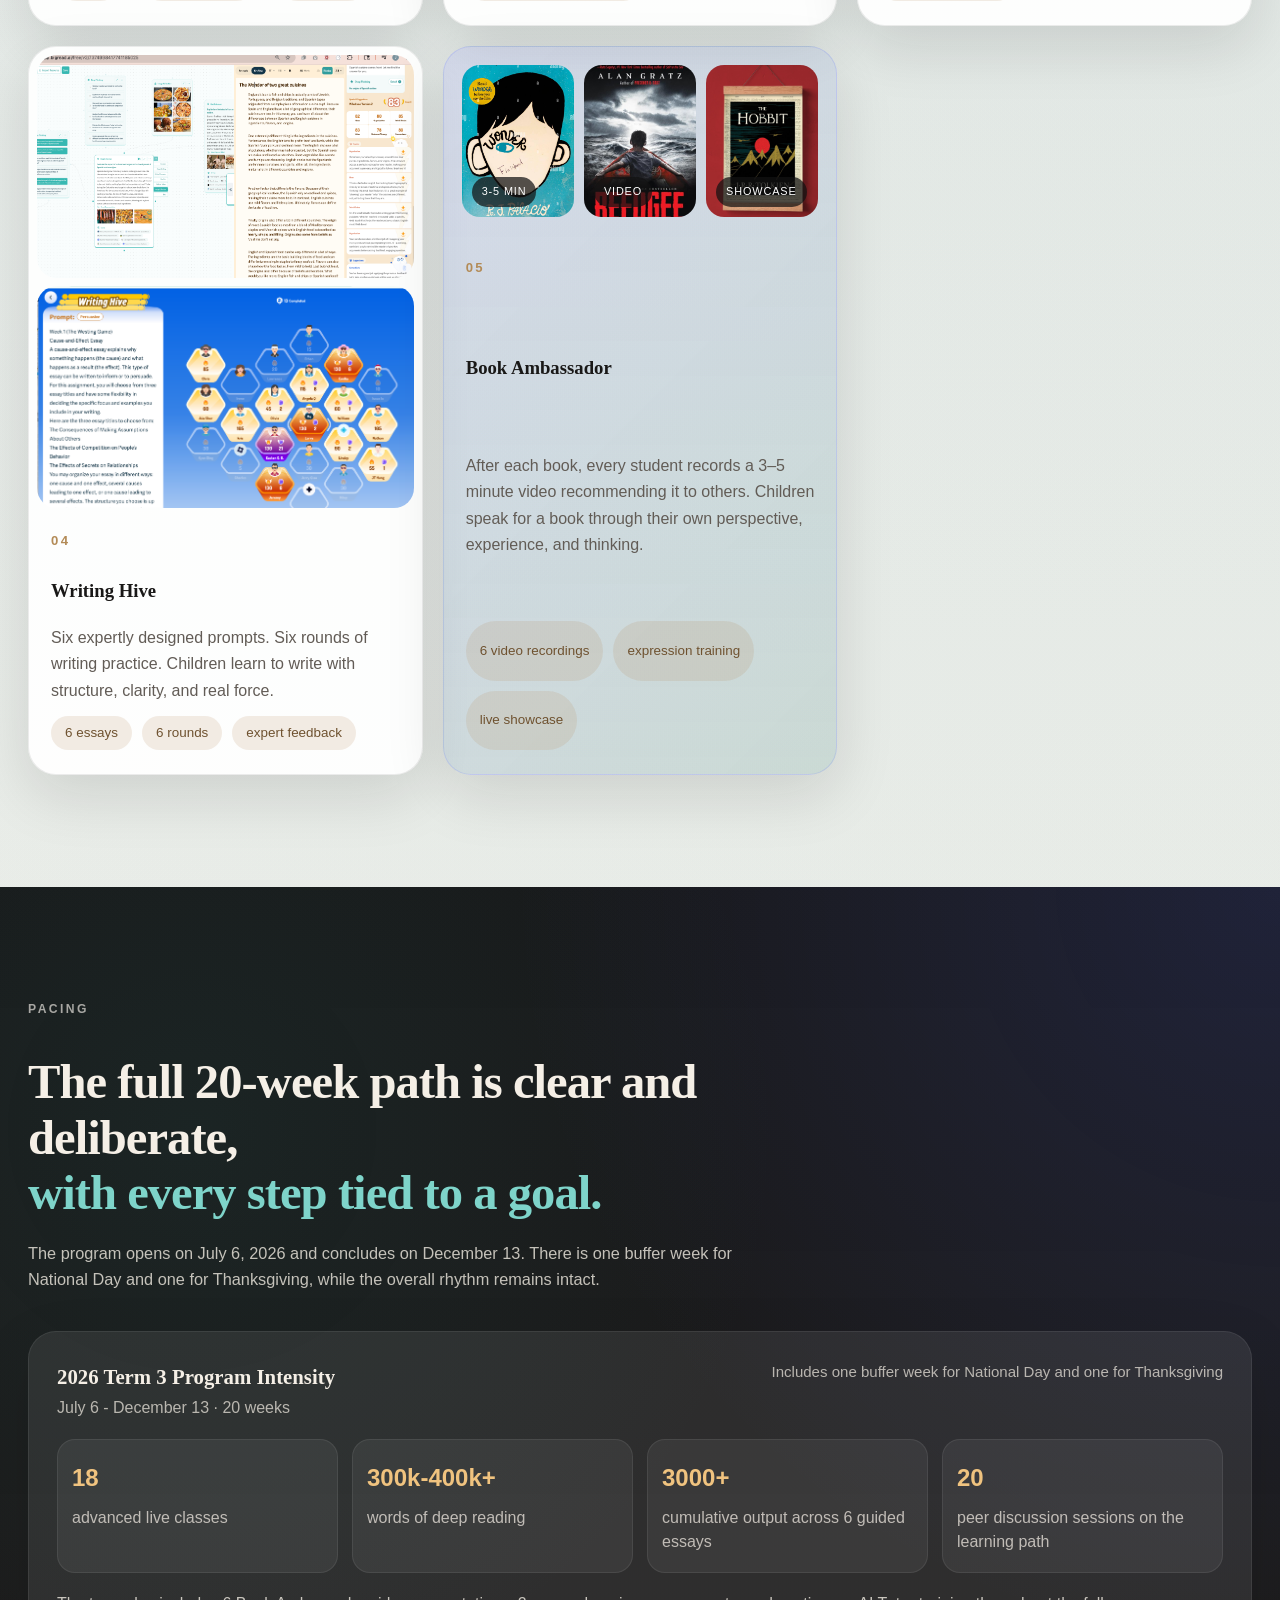
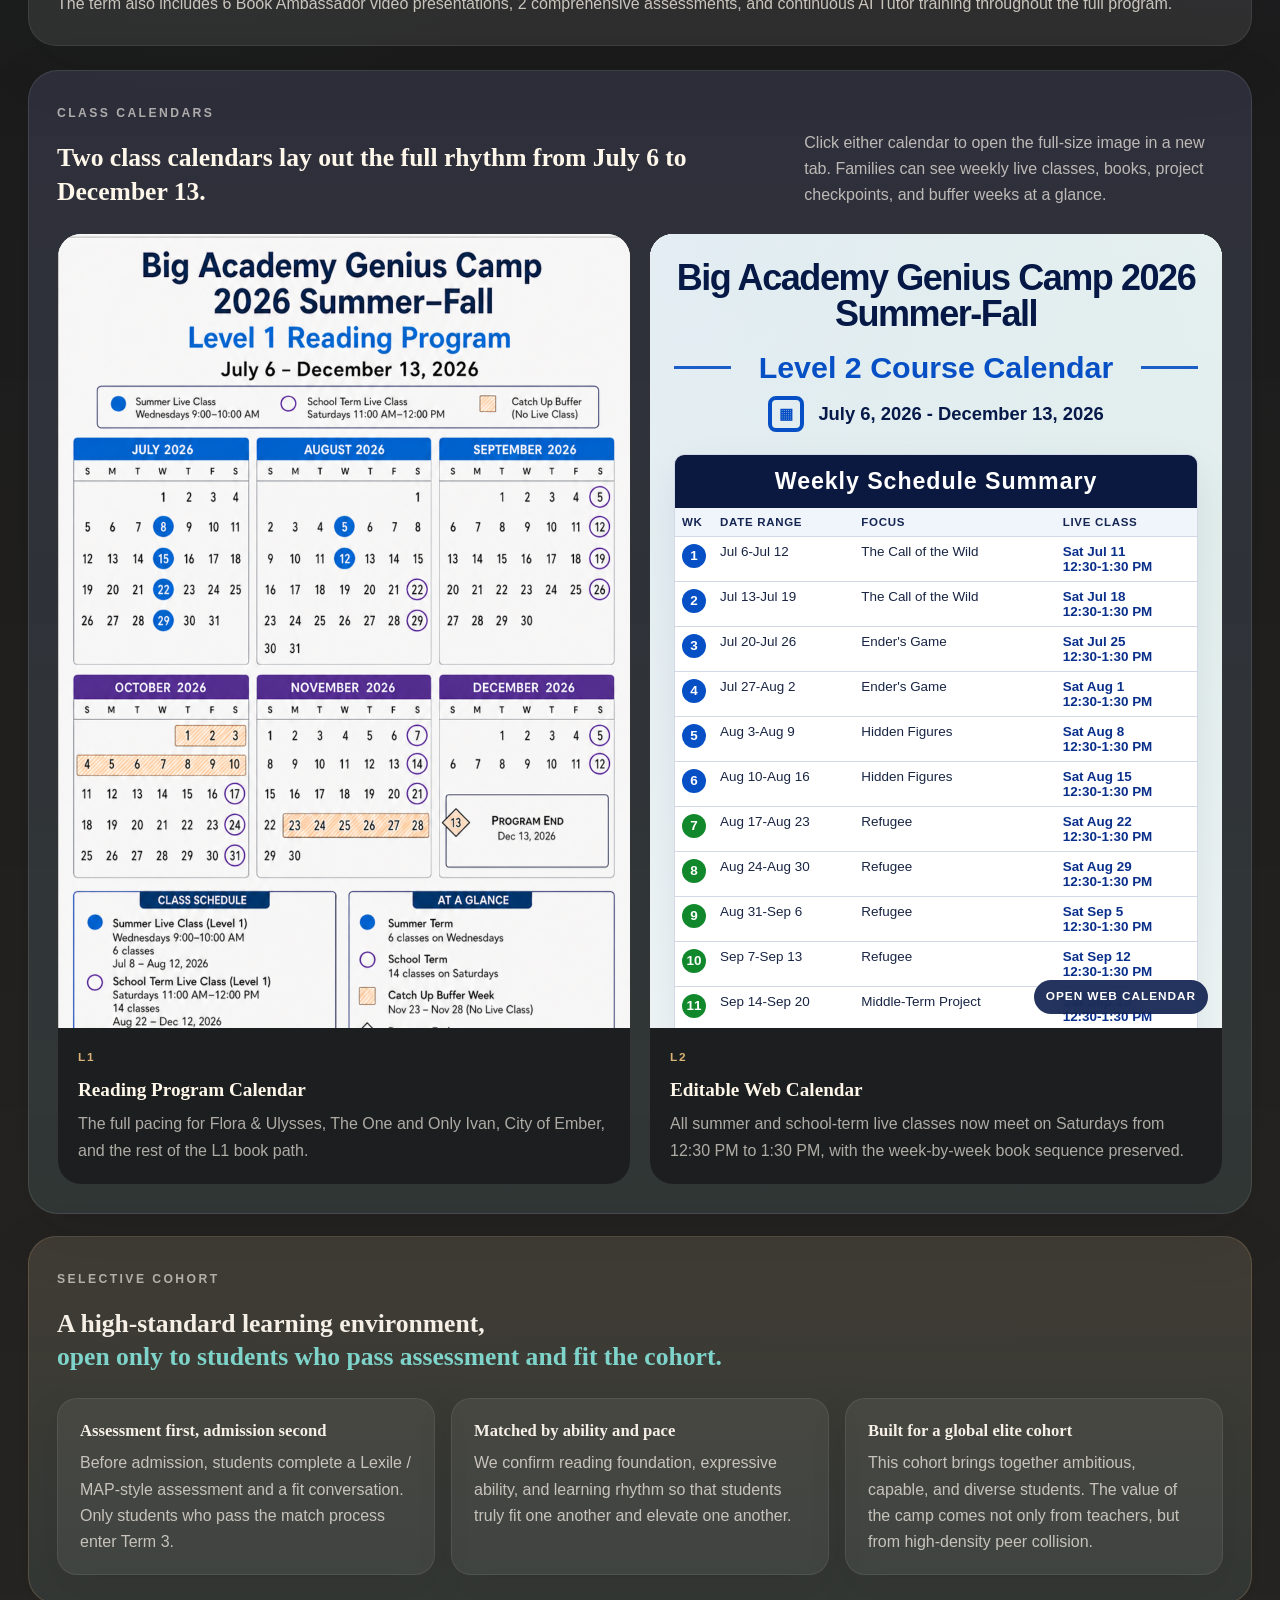
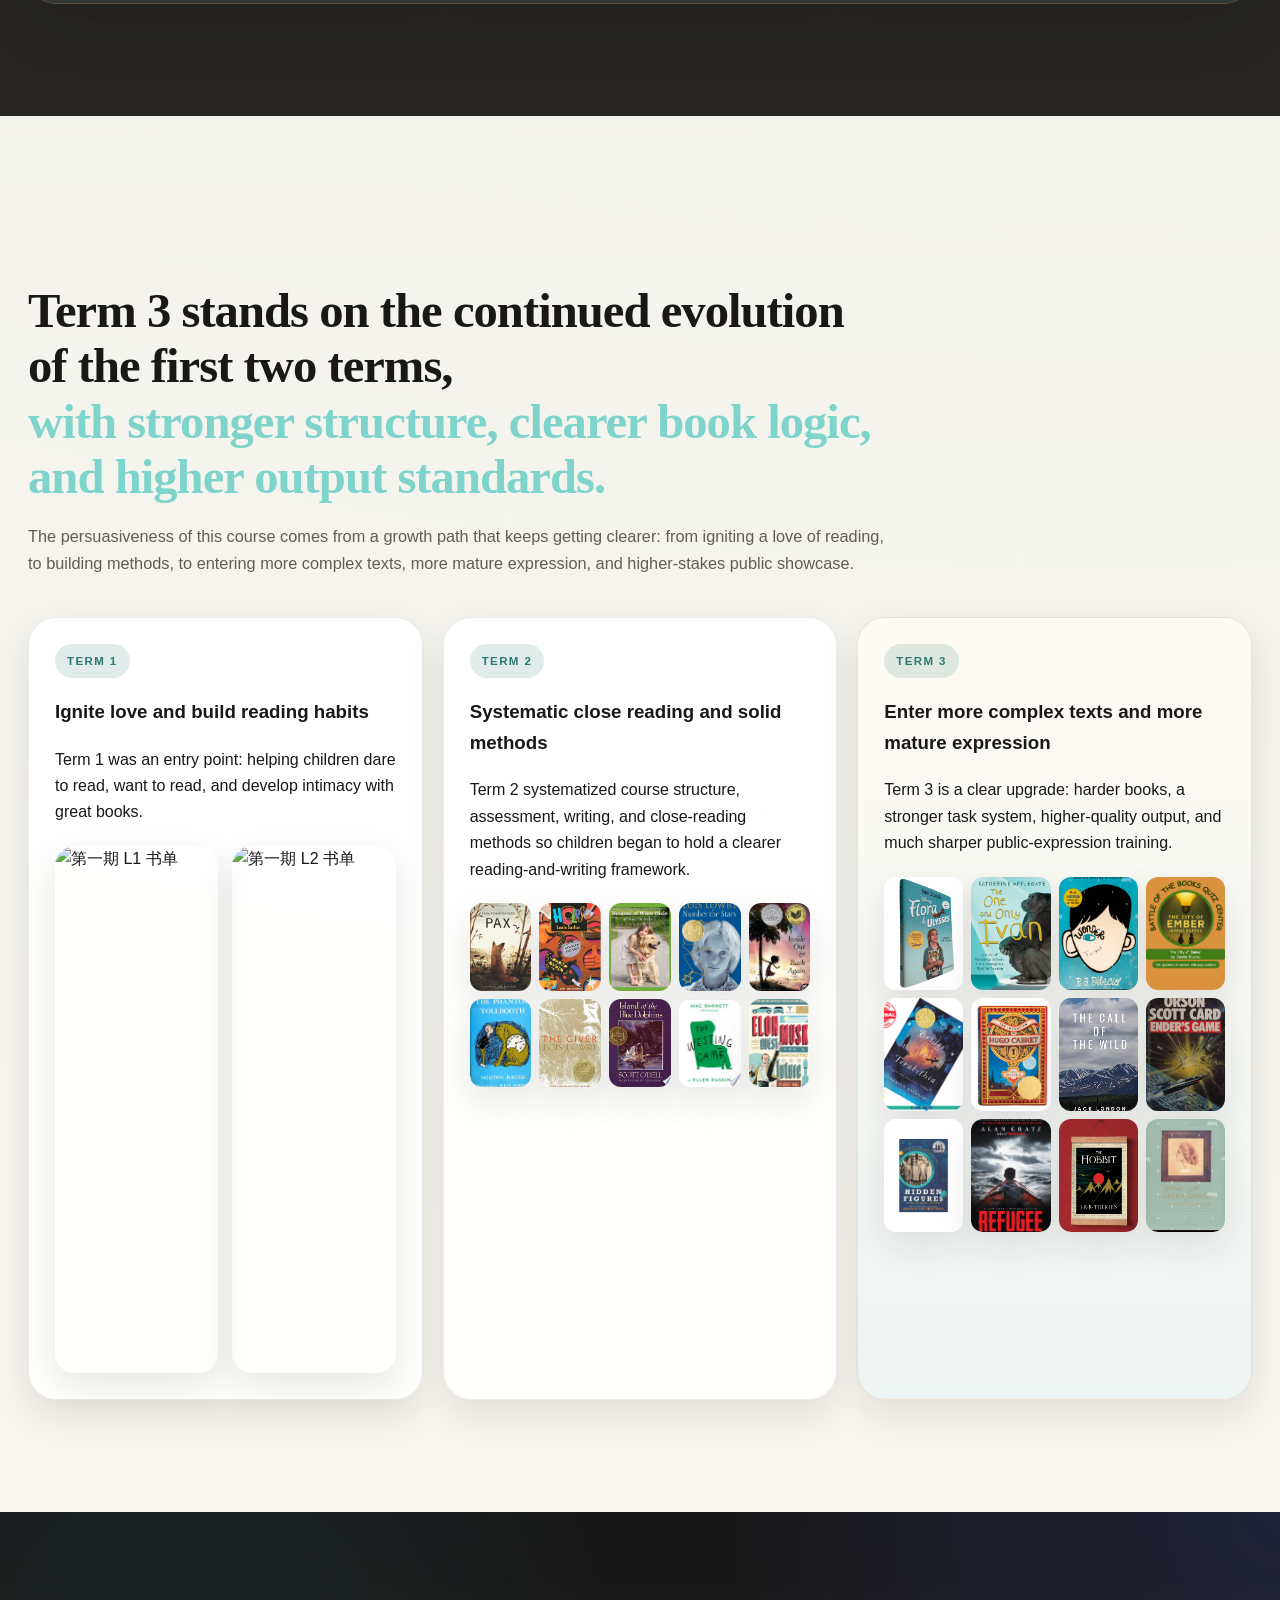
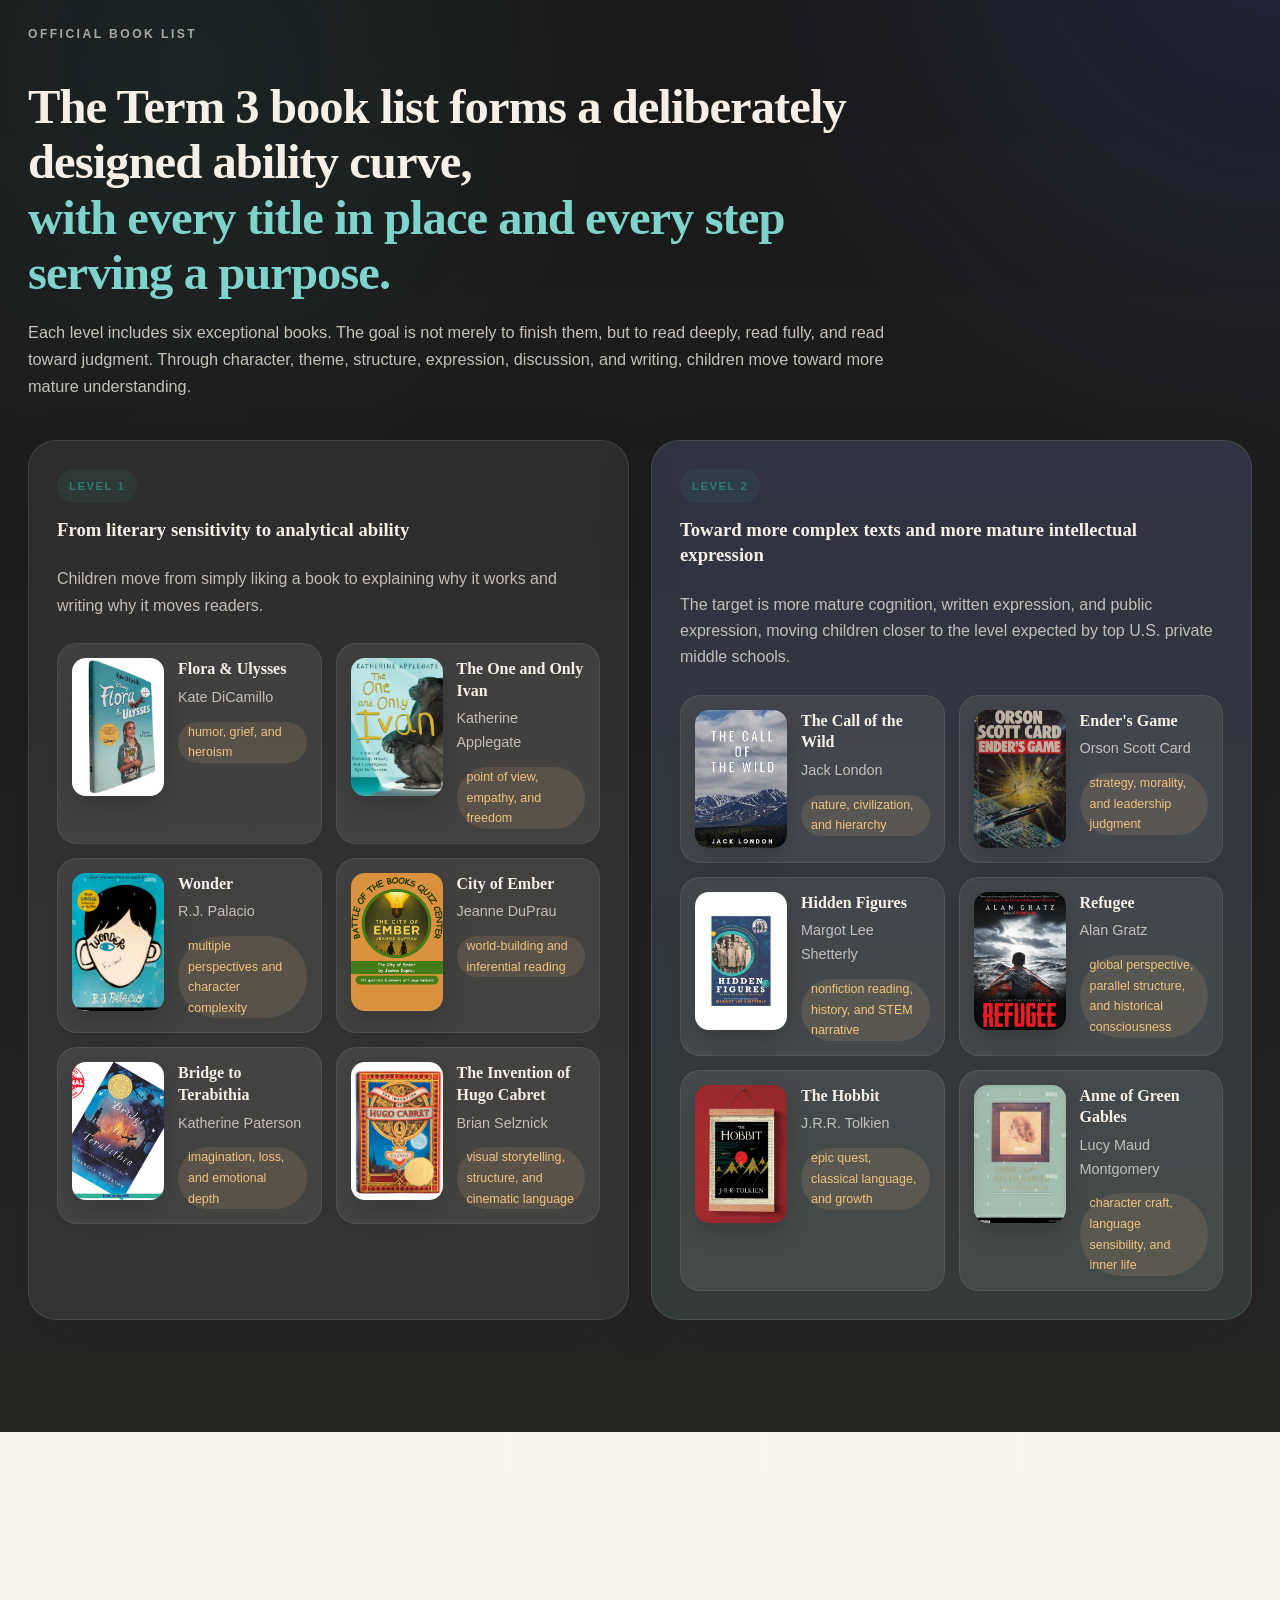
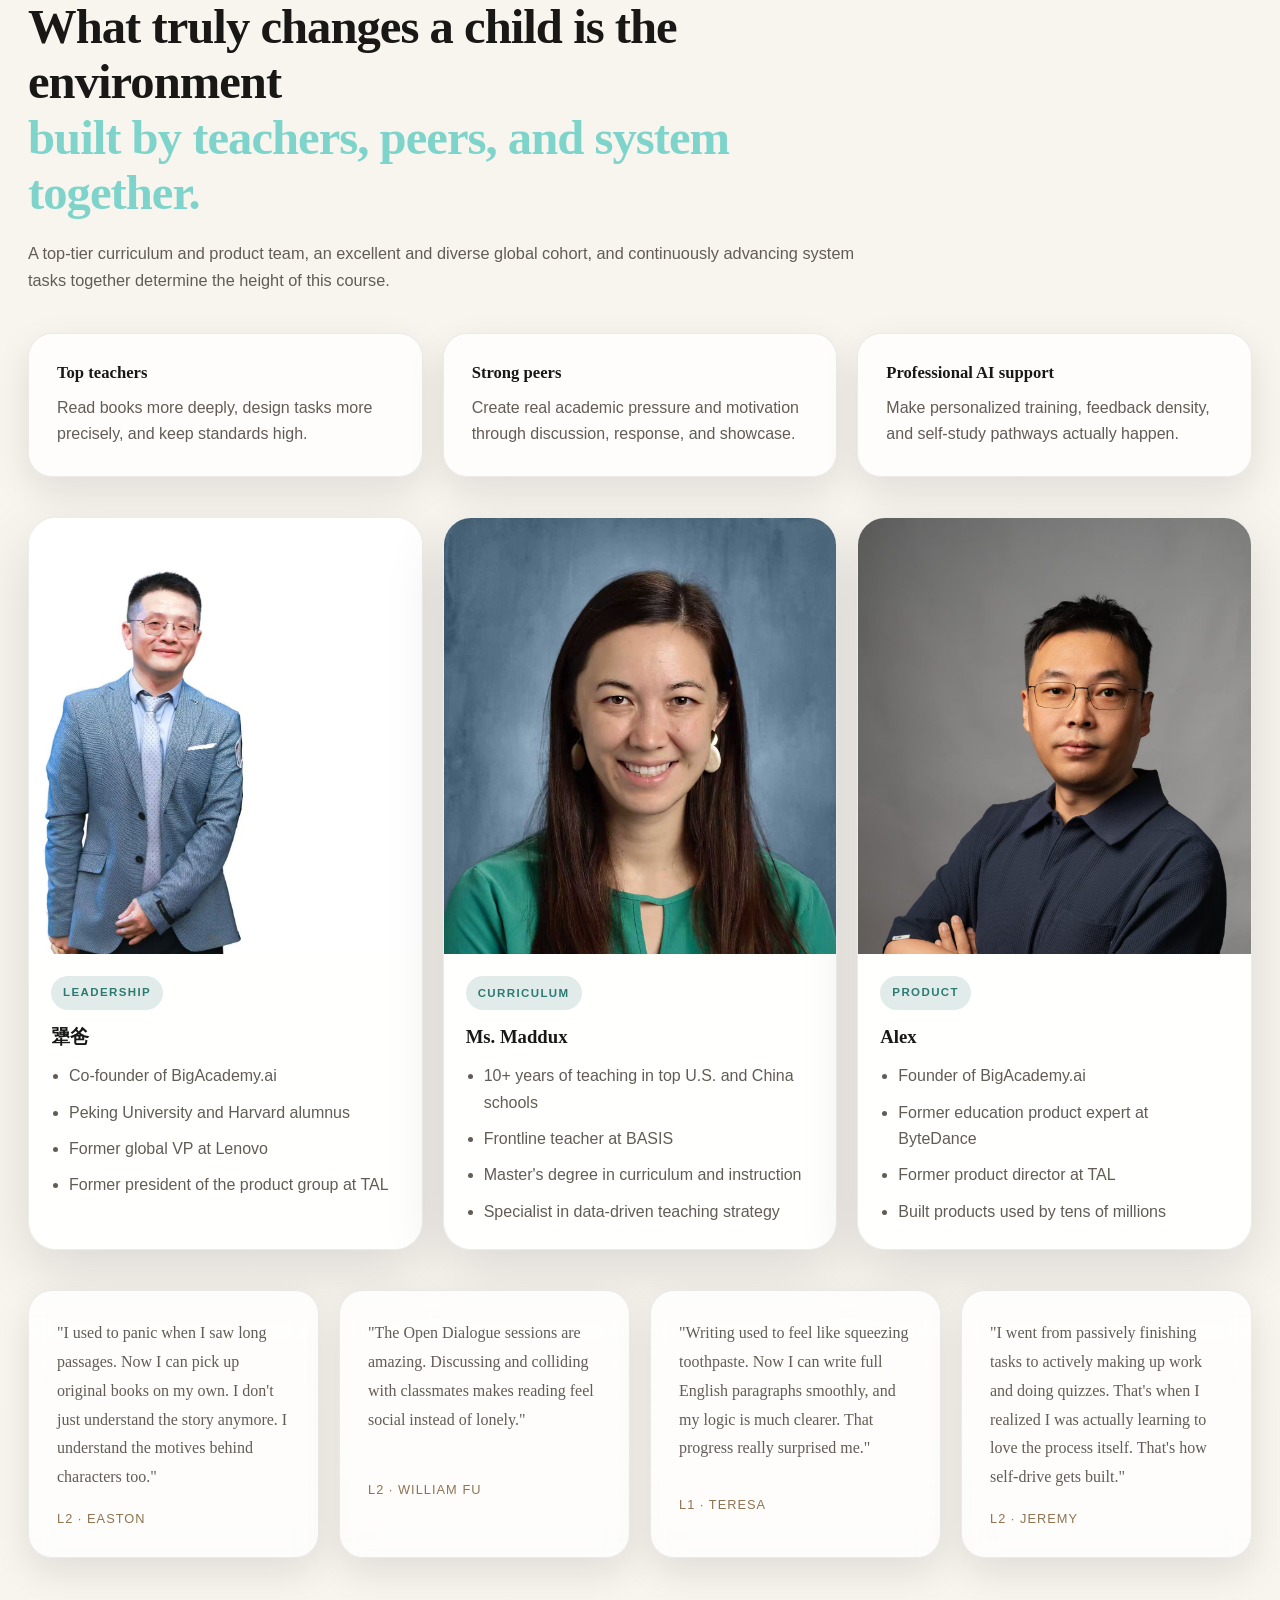
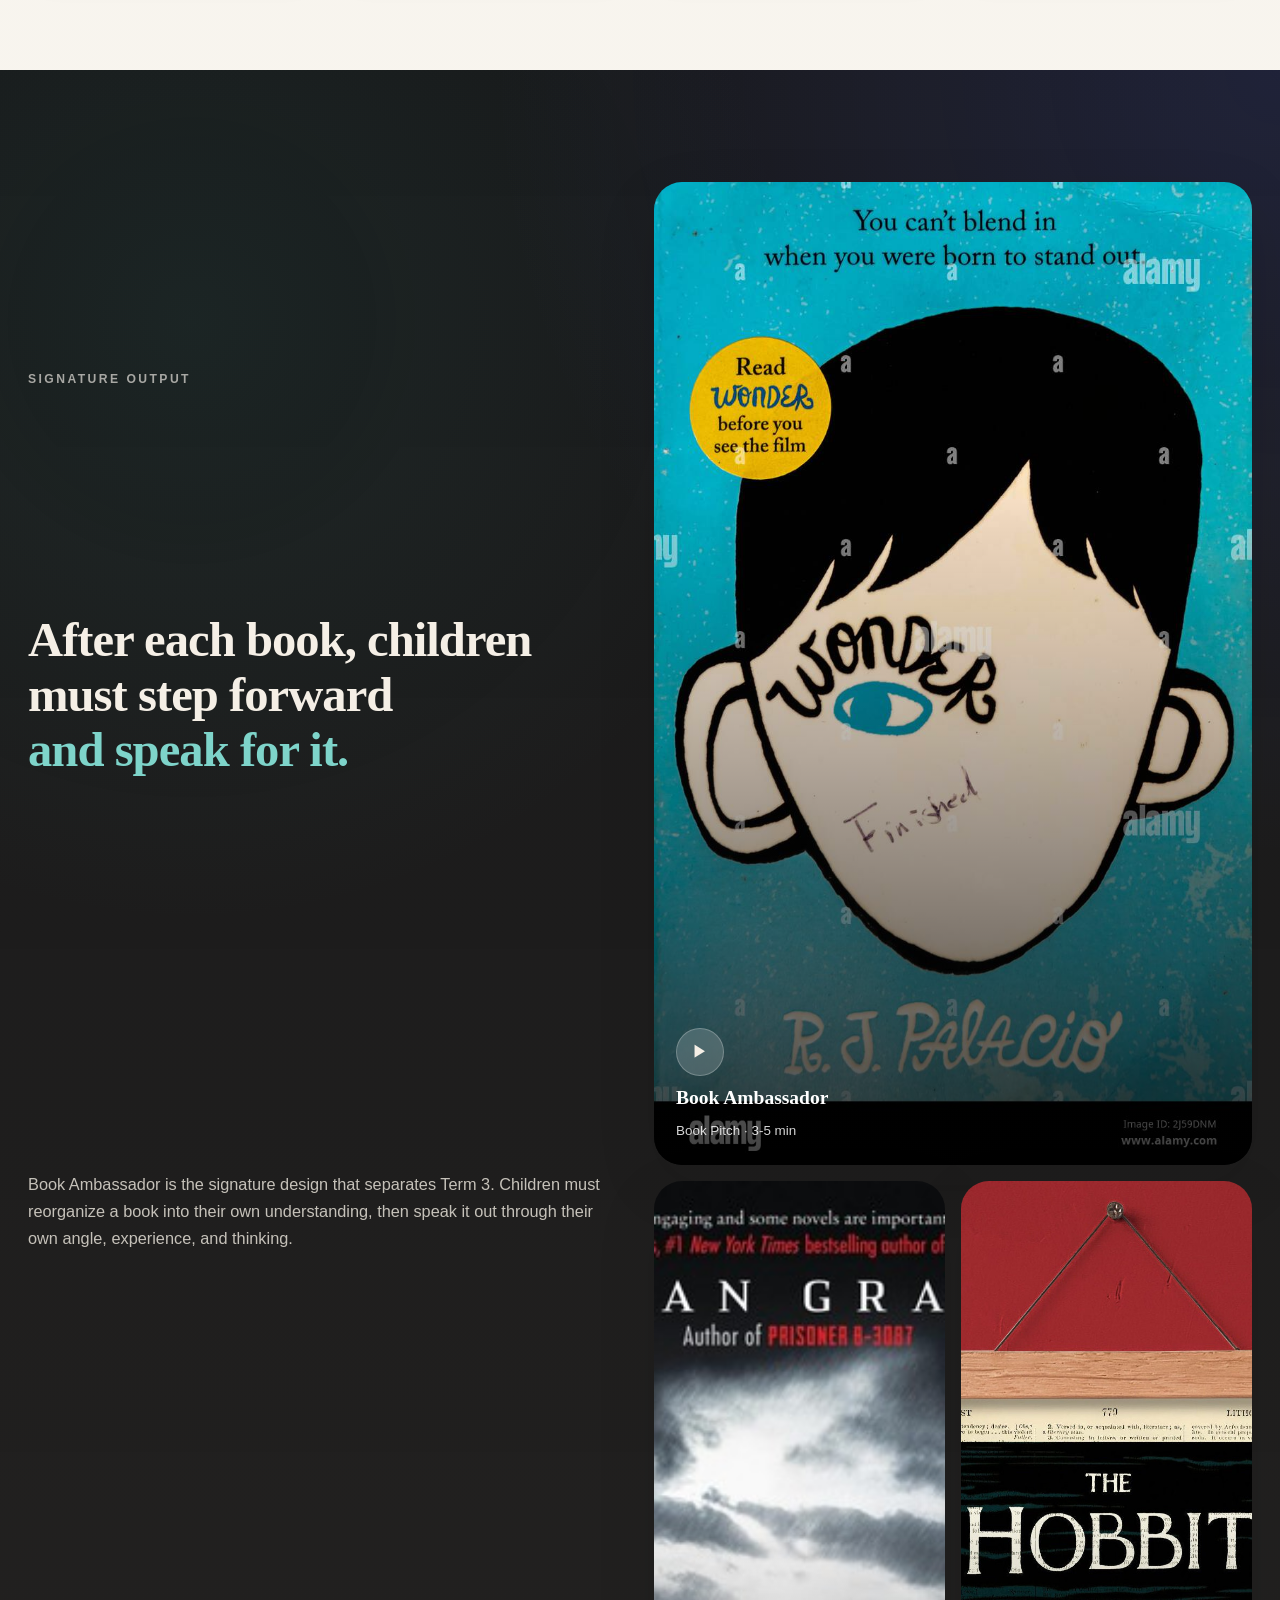
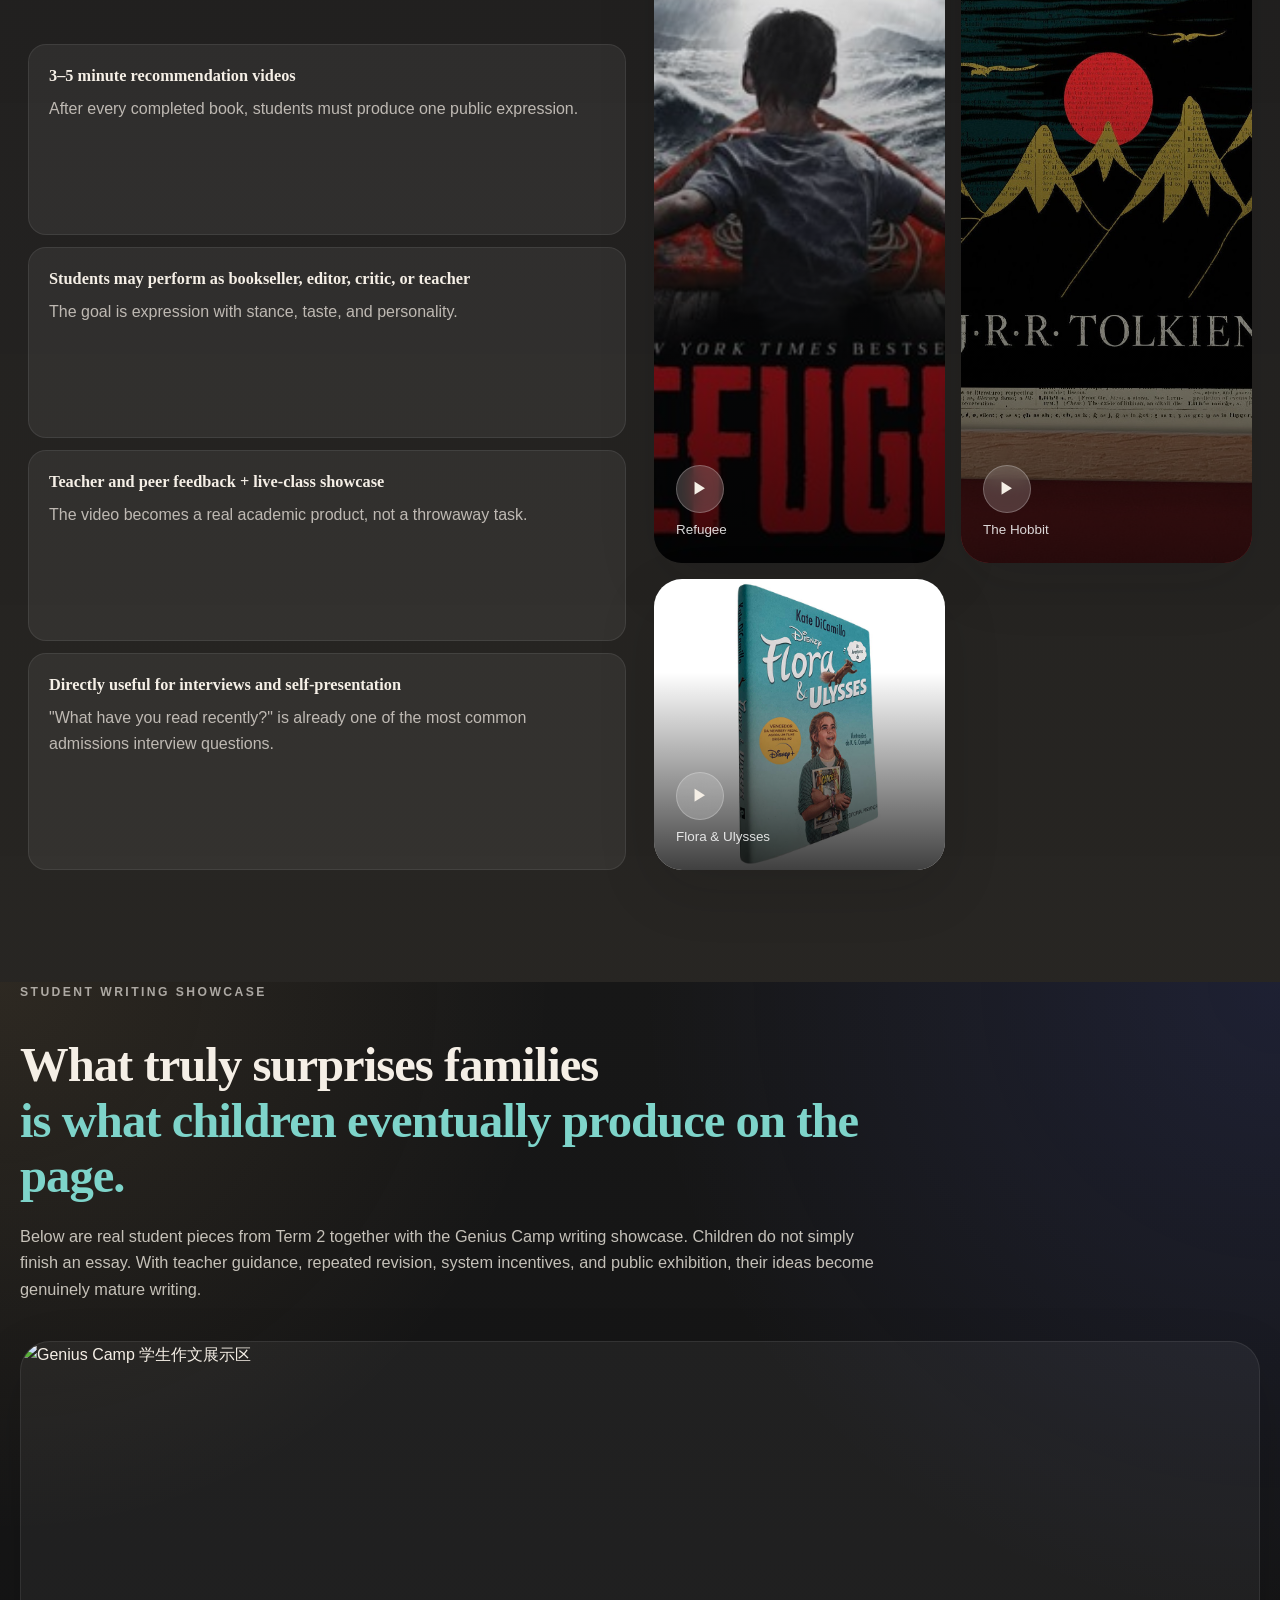
==== commit 4bcfdb61: "Add editable Level 2 course calendar" ====
--- a/index.html
+++ b/index.html
@@ -408,13 +408,14 @@
             </article>
 
             <article class="class-calendar-card">
-              <a href="./assets/schedules/level2-course-calendar-final.png" target="_blank" rel="noreferrer" aria-label="查看 L2 课程日历大图">
-                <img src="./assets/schedules/level2-course-calendar-final.png" alt="L2 课程日历">
+              <a class="class-calendar-web-preview" href="./assets/schedules/level2-course-calendar.html" target="_blank" rel="noreferrer" aria-label="打开 L2 网页版课程日历">
+                <iframe src="./assets/schedules/level2-course-calendar.html" title="L2 网页版课程日历预览" loading="lazy"></iframe>
+                <span class="class-calendar-open">打开网页版日历</span>
               </a>
               <div class="class-calendar-copy">
                 <span>L2</span>
-                <strong>Reading Program 课程日历</strong>
-                <p>The Call of the Wild、Ender's Game、Refugee、The Hobbit 等六本书的完整推进节奏。</p>
+                <strong>Reading Program 网页版课程日历</strong>
+                <p>所有暑期与开学后 live class 统一调整到周六 12:30 PM-1:30 PM，周次与书目节奏保持一一对应。</p>
               </div>
             </article>
           </div>
--- a/styles.css
+++ b/styles.css
@@ -1277,19 +1277,54 @@
 }
 
 .class-calendar-card a {
+  position: relative;
   display: block;
   overflow: hidden;
-  background: rgba(0, 0, 0, 0.28);
+  aspect-ratio: 0.72 / 1;
+  background: #fff;
+}
+
+.class-calendar-card img,
+.class-calendar-web-preview iframe {
+  width: 100%;
+  height: 100%;
 }
 
 .class-calendar-card img {
-  height: auto;
-  object-fit: contain;
+  object-fit: cover;
+  object-position: top center;
   transition: transform 0.28s ease;
 }
 
 .class-calendar-card a:hover img {
   transform: scale(1.025);
+}
+
+.class-calendar-web-preview iframe {
+  display: block;
+  border: 0;
+  background: #fff;
+  pointer-events: none;
+}
+
+.class-calendar-open {
+  position: absolute;
+  right: 14px;
+  bottom: 14px;
+  z-index: 2;
+  display: inline-flex;
+  align-items: center;
+  min-height: 34px;
+  padding: 0 12px;
+  border-radius: 999px;
+  background: rgba(6, 25, 72, 0.88);
+  color: #fff;
+  font-family: "Space Grotesk", "Inter", sans-serif;
+  font-size: 0.74rem;
+  font-weight: 700;
+  letter-spacing: 0.08em;
+  text-transform: uppercase;
+  backdrop-filter: blur(10px);
 }
 
 .class-calendar-copy {
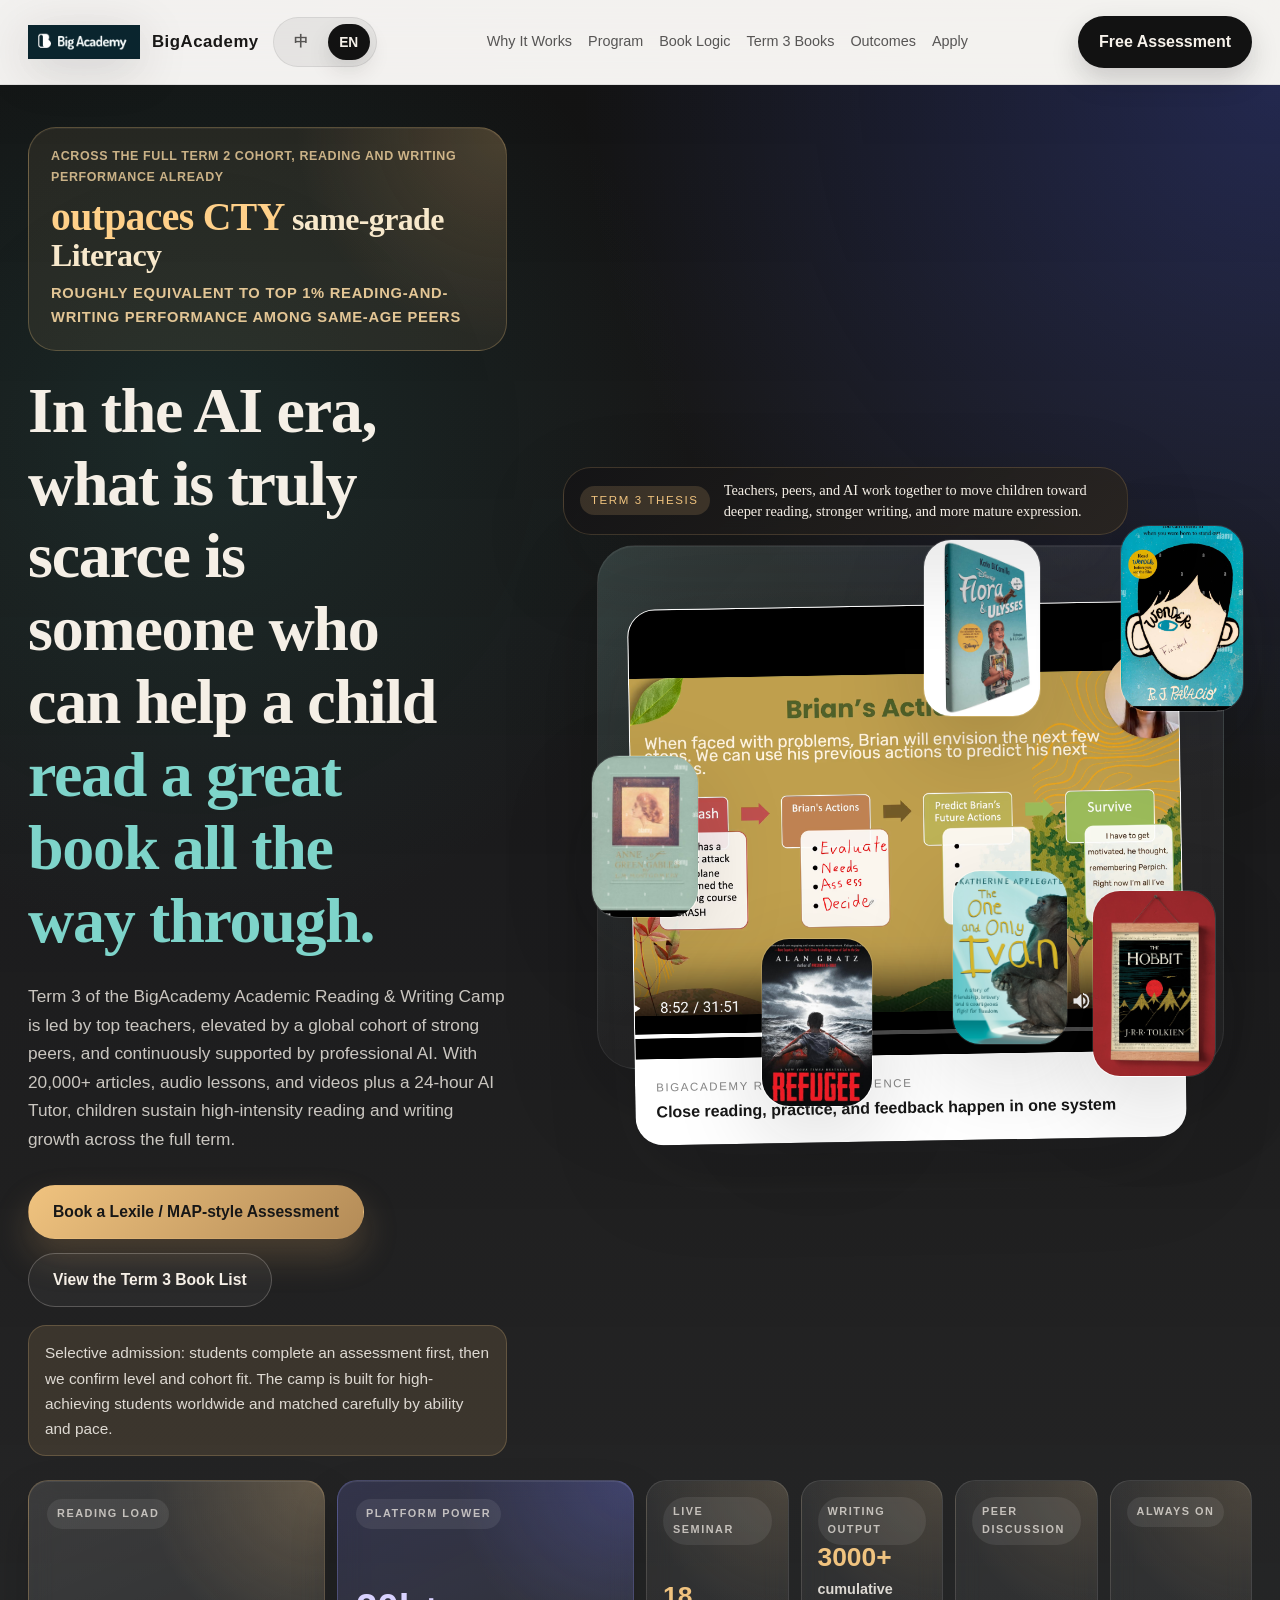
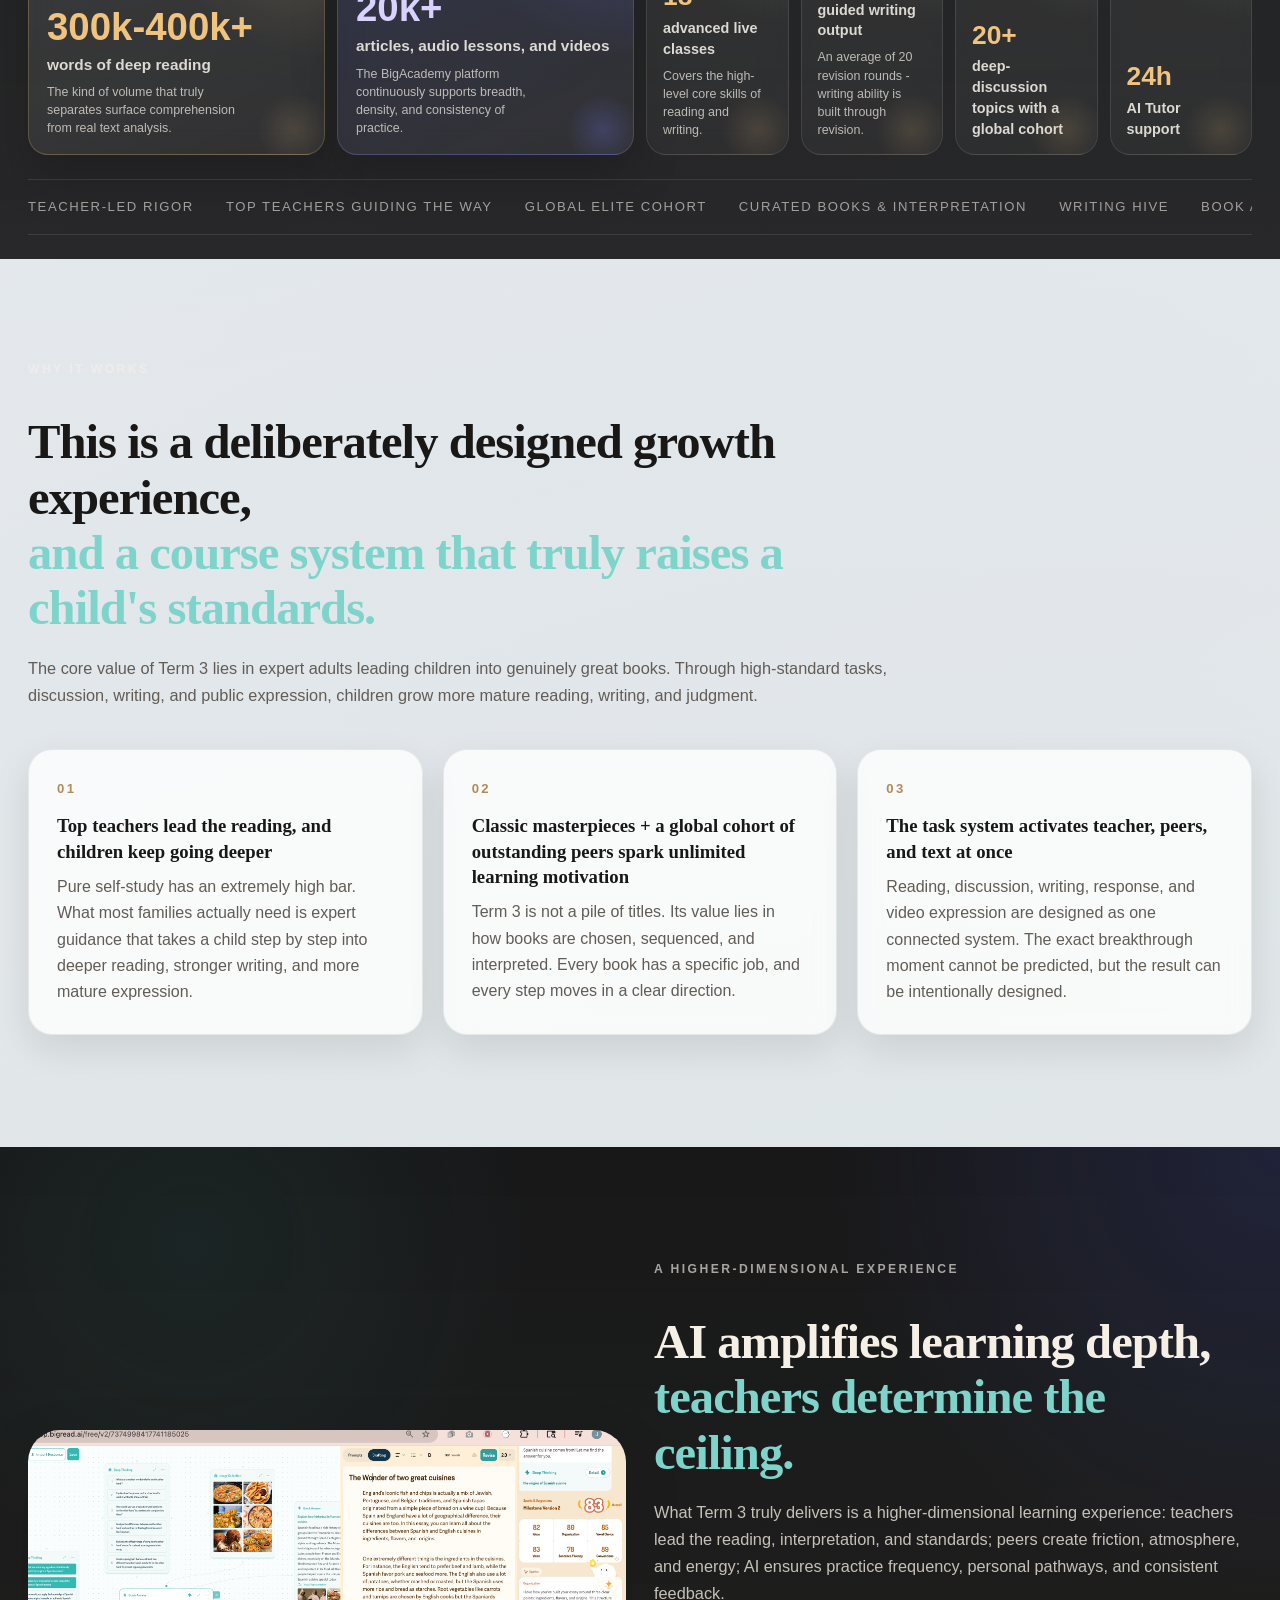
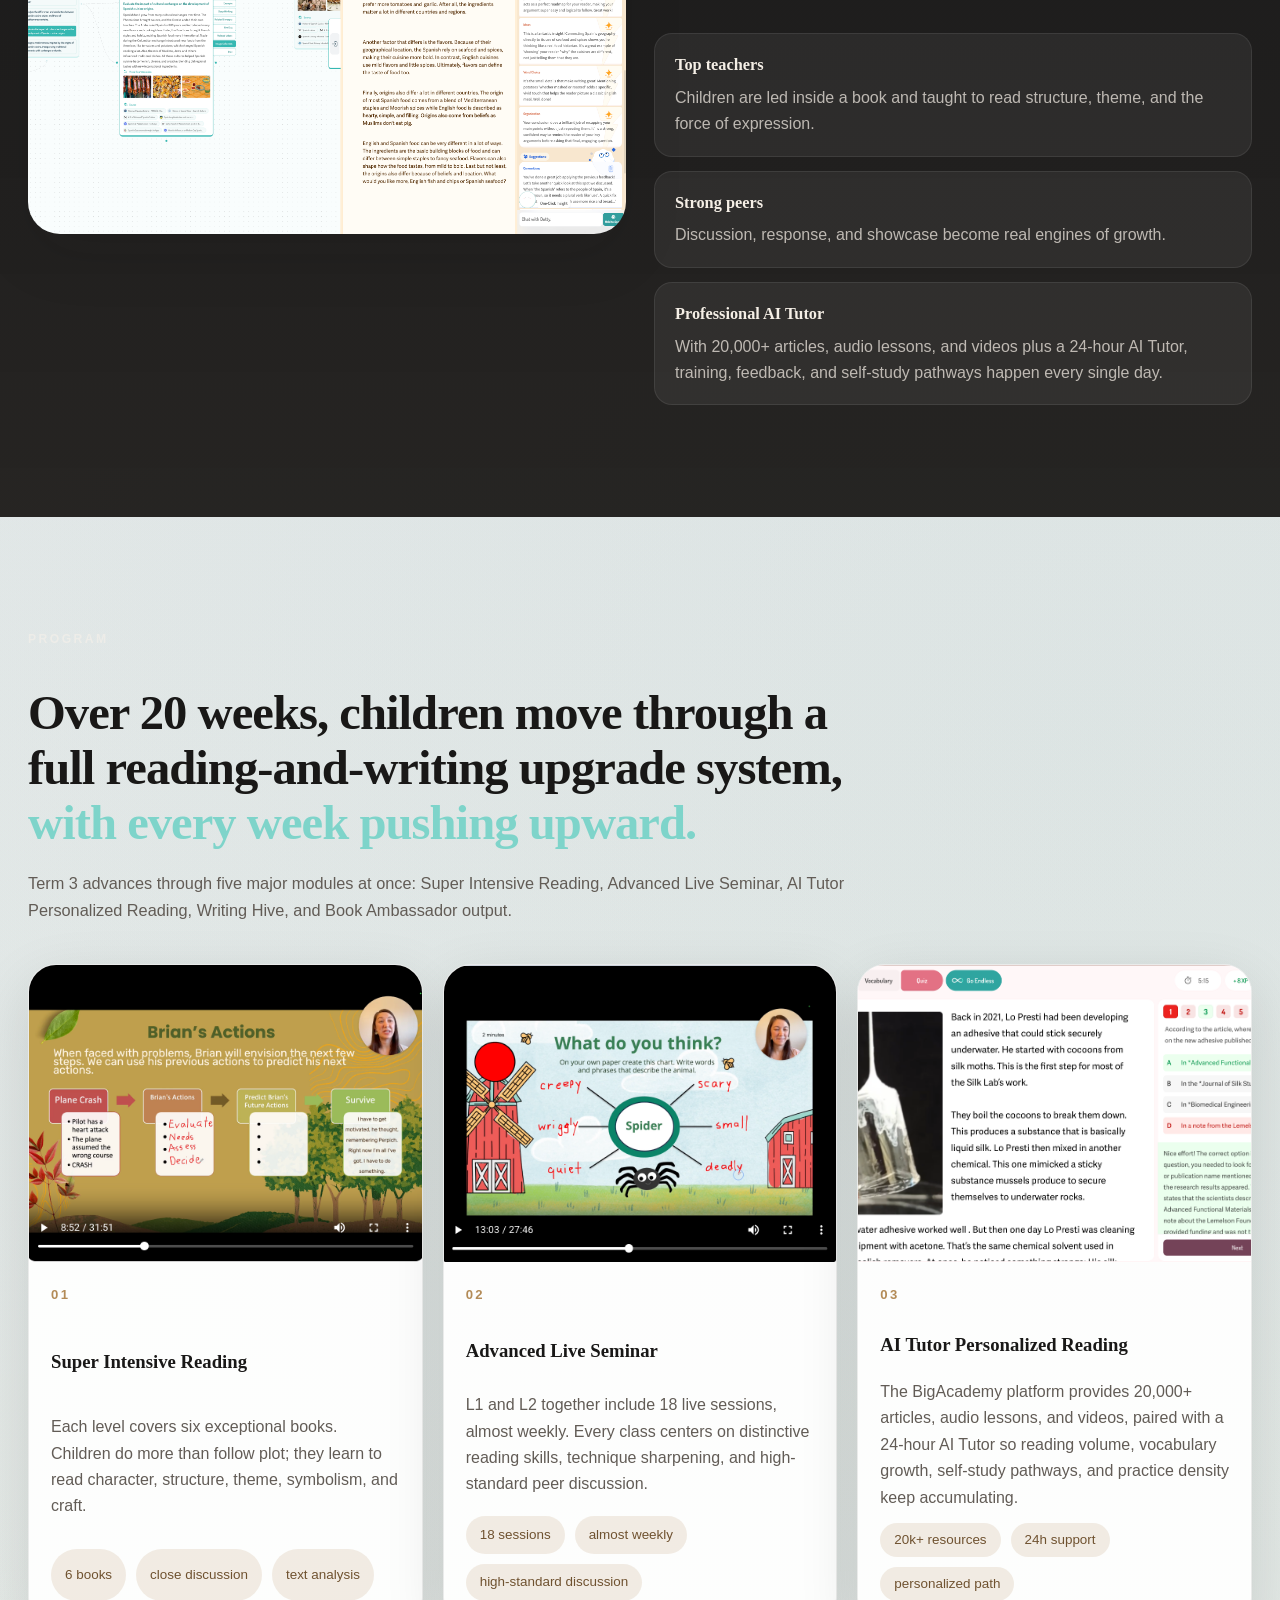
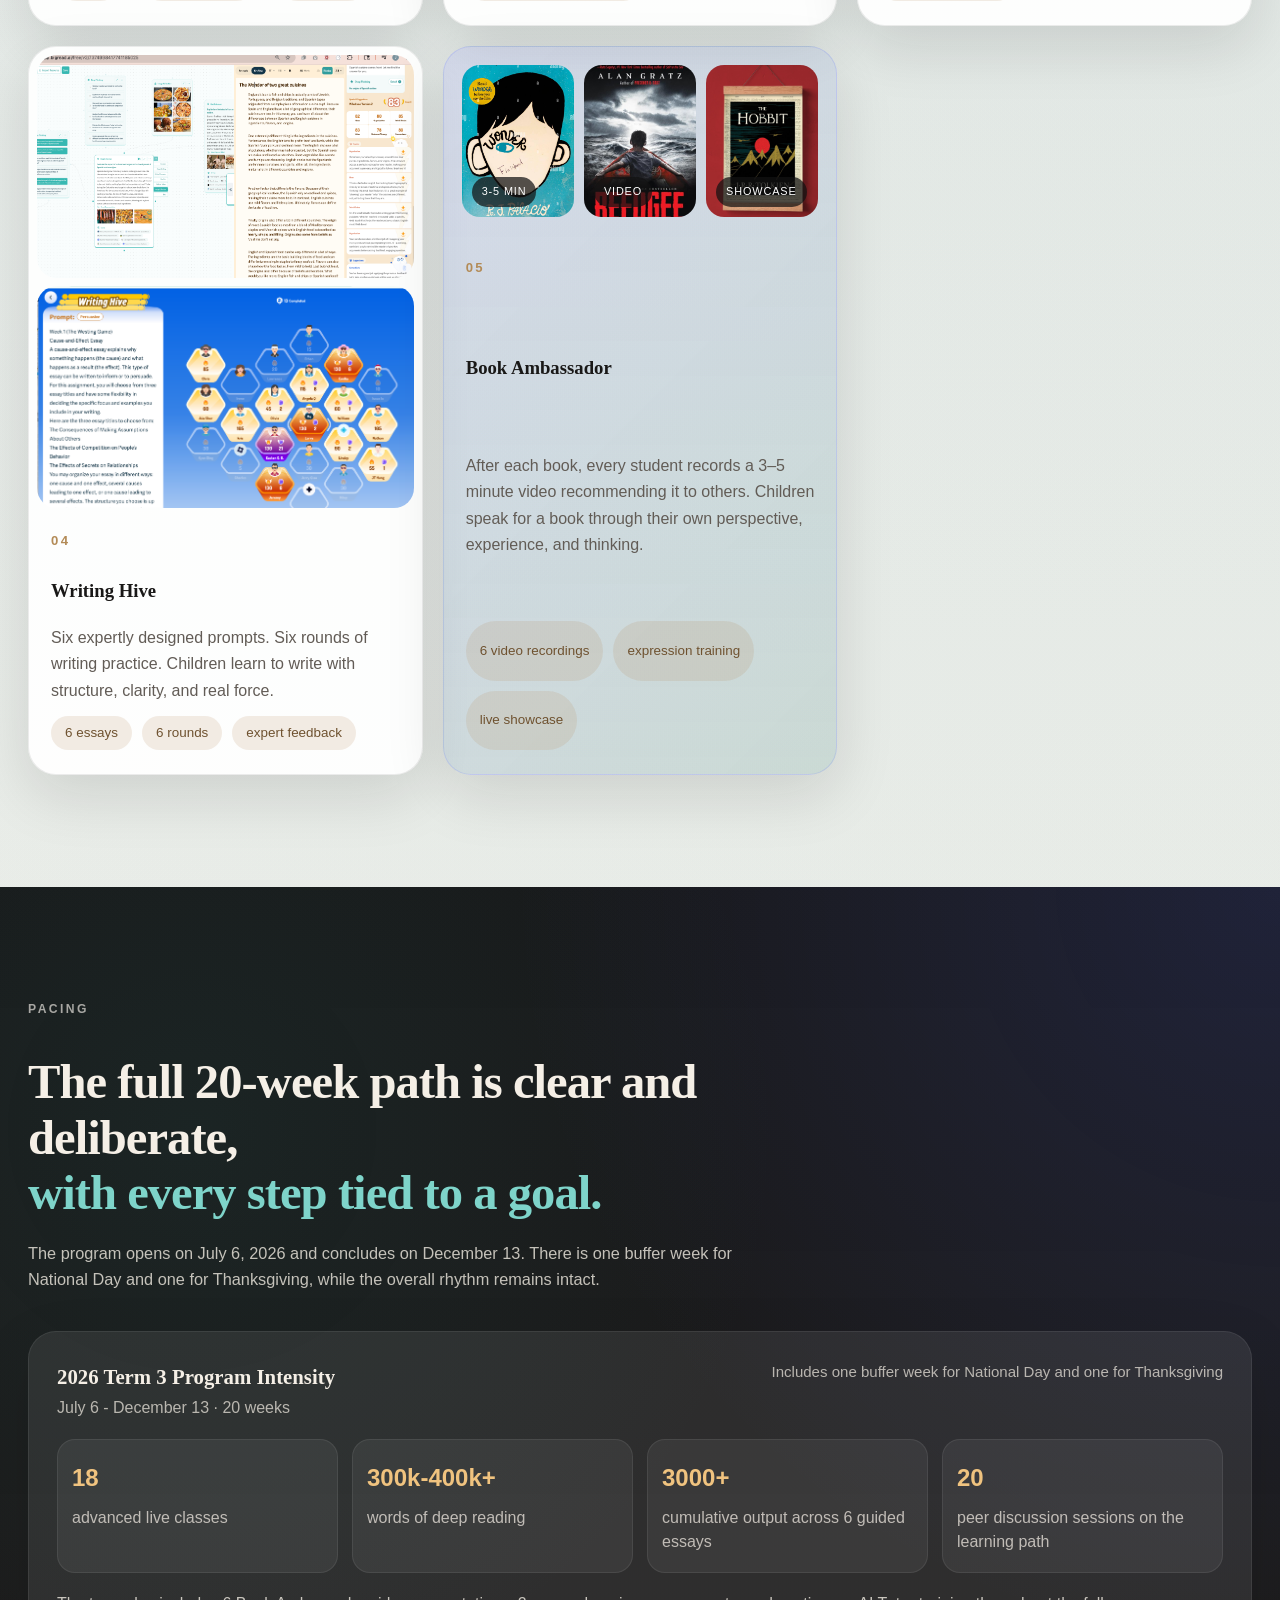
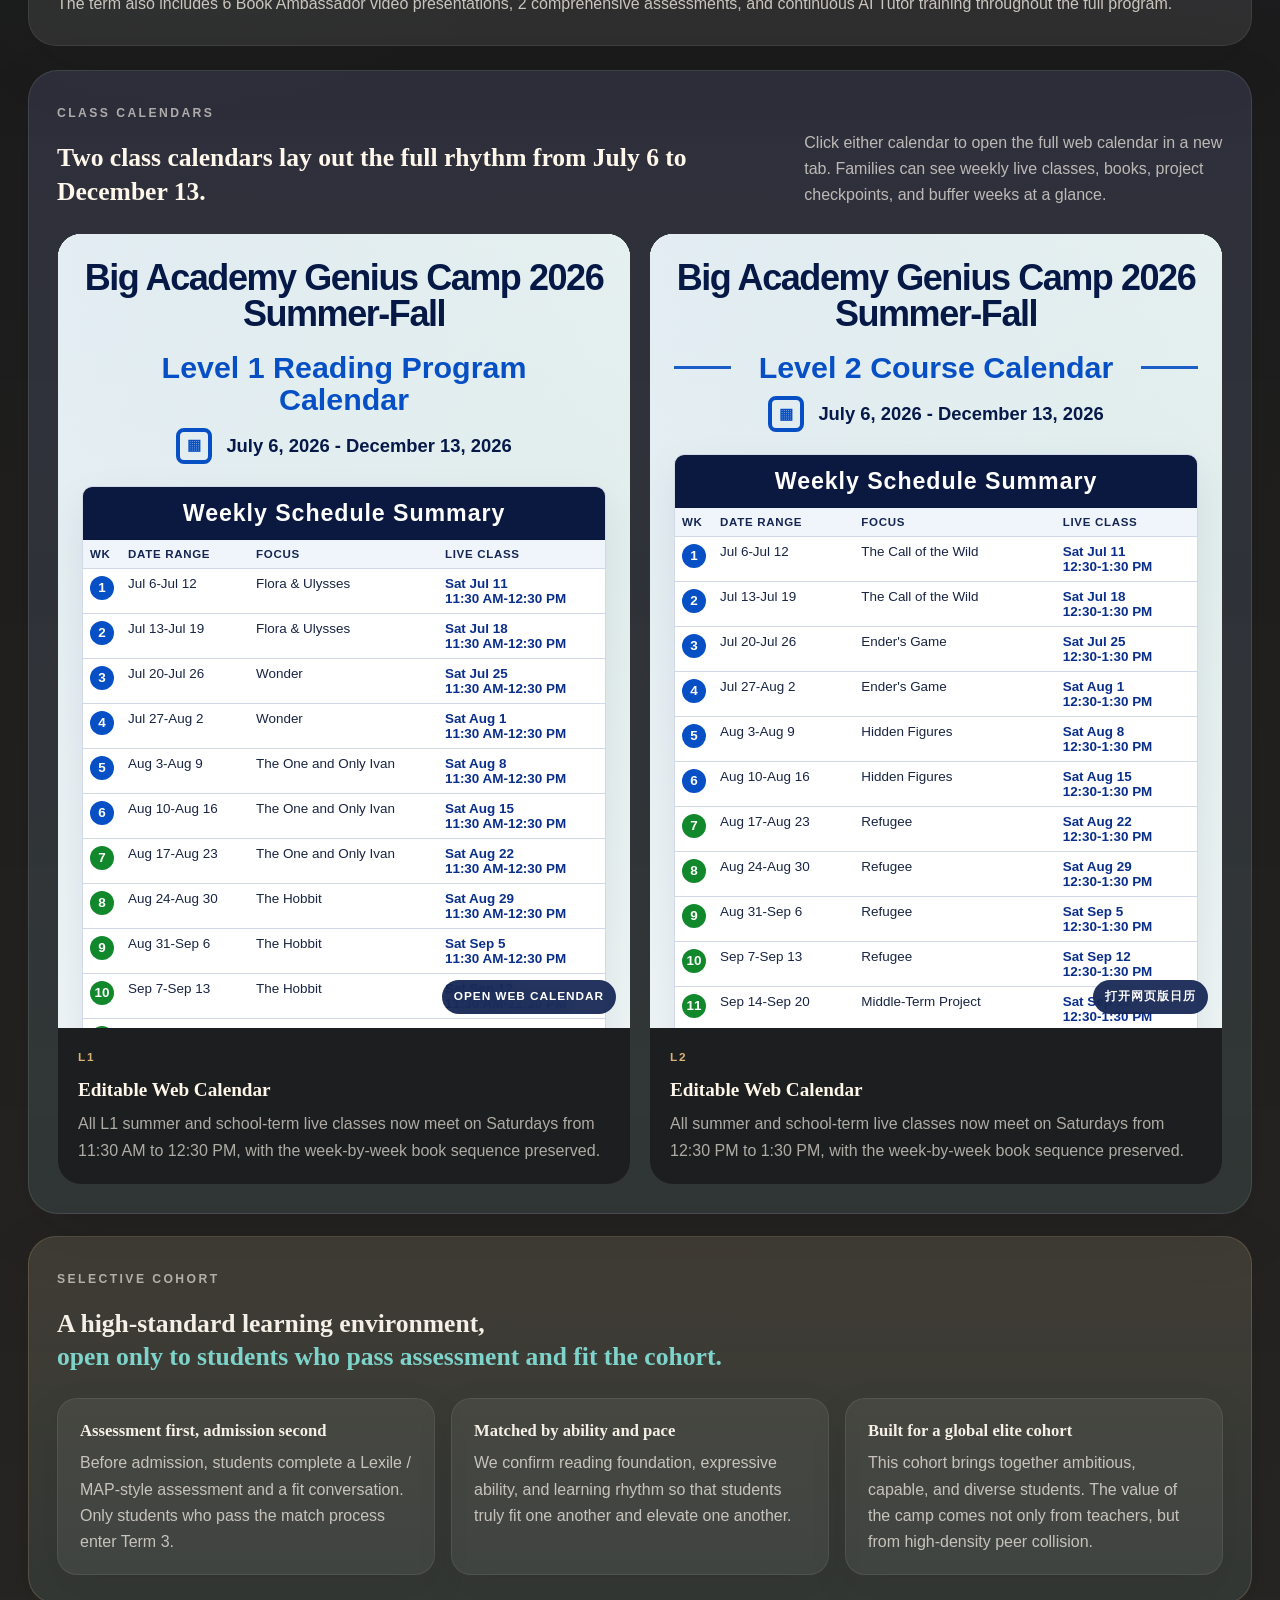
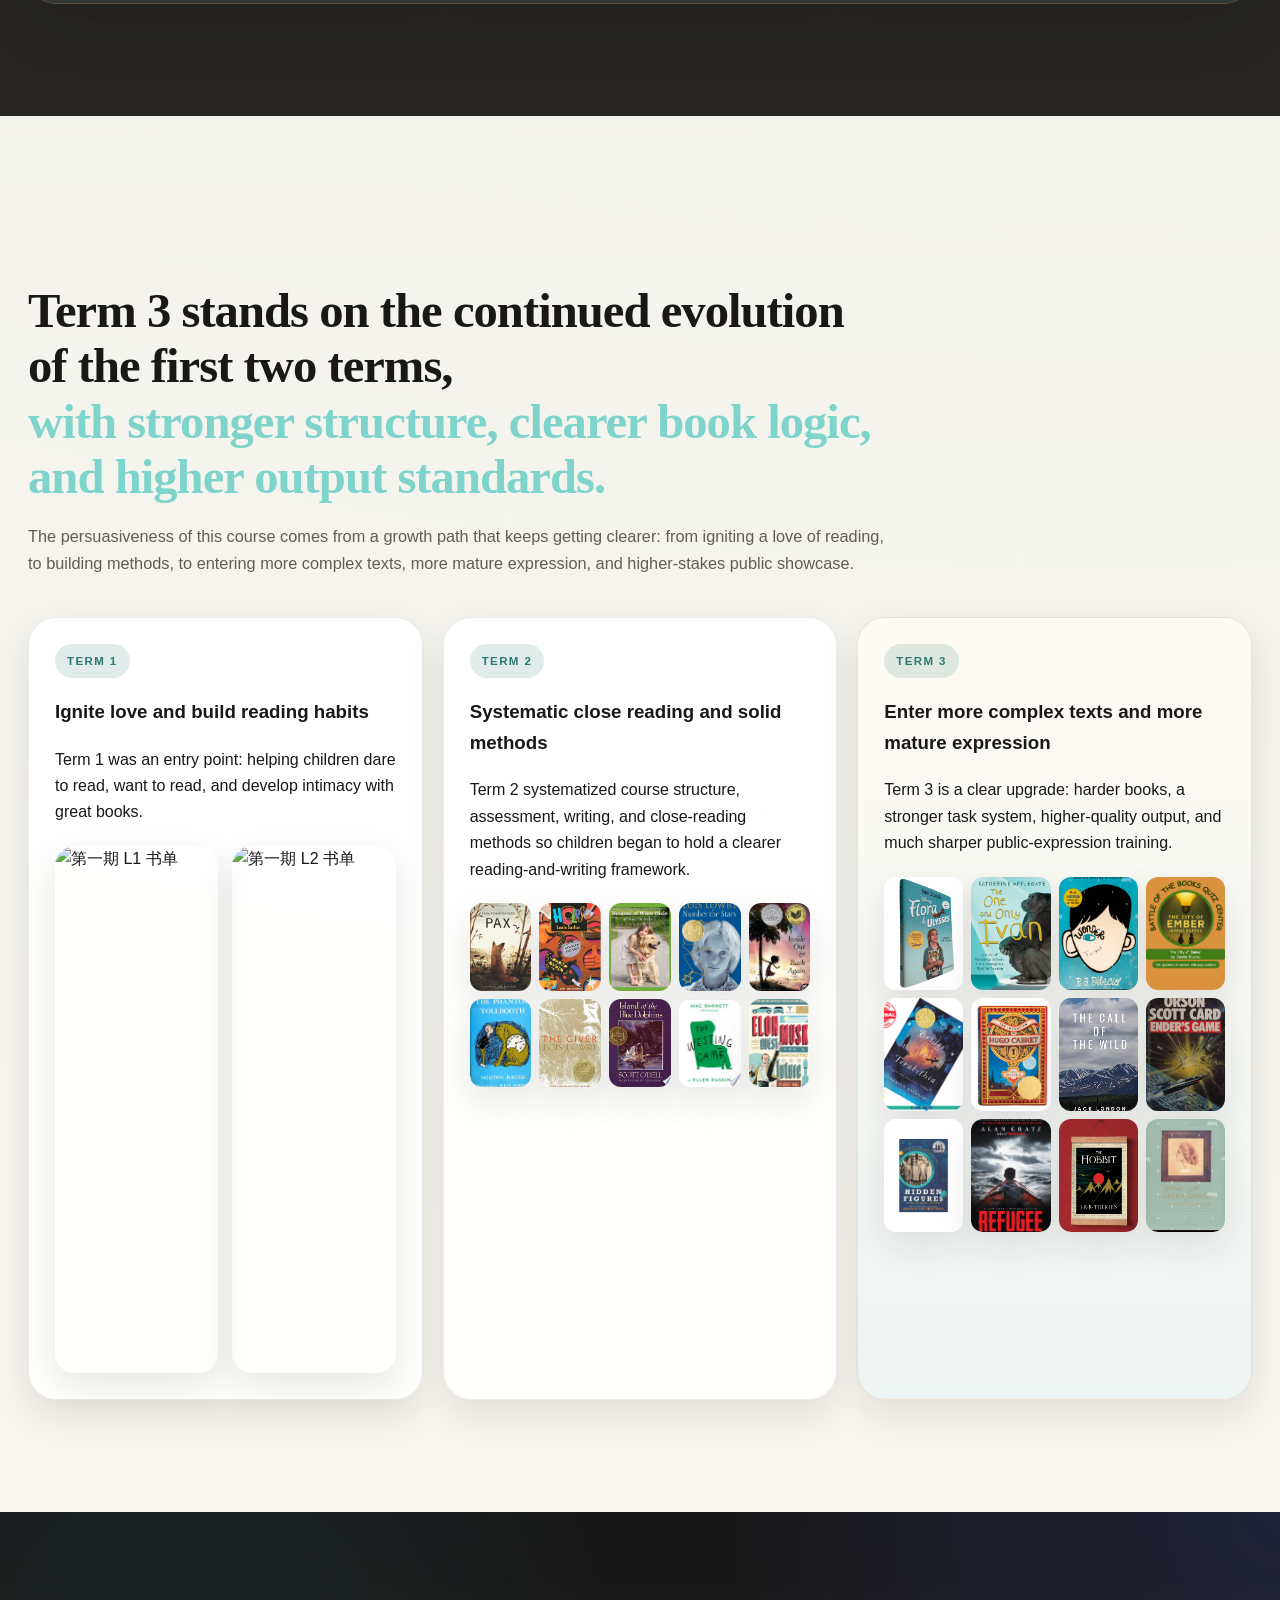
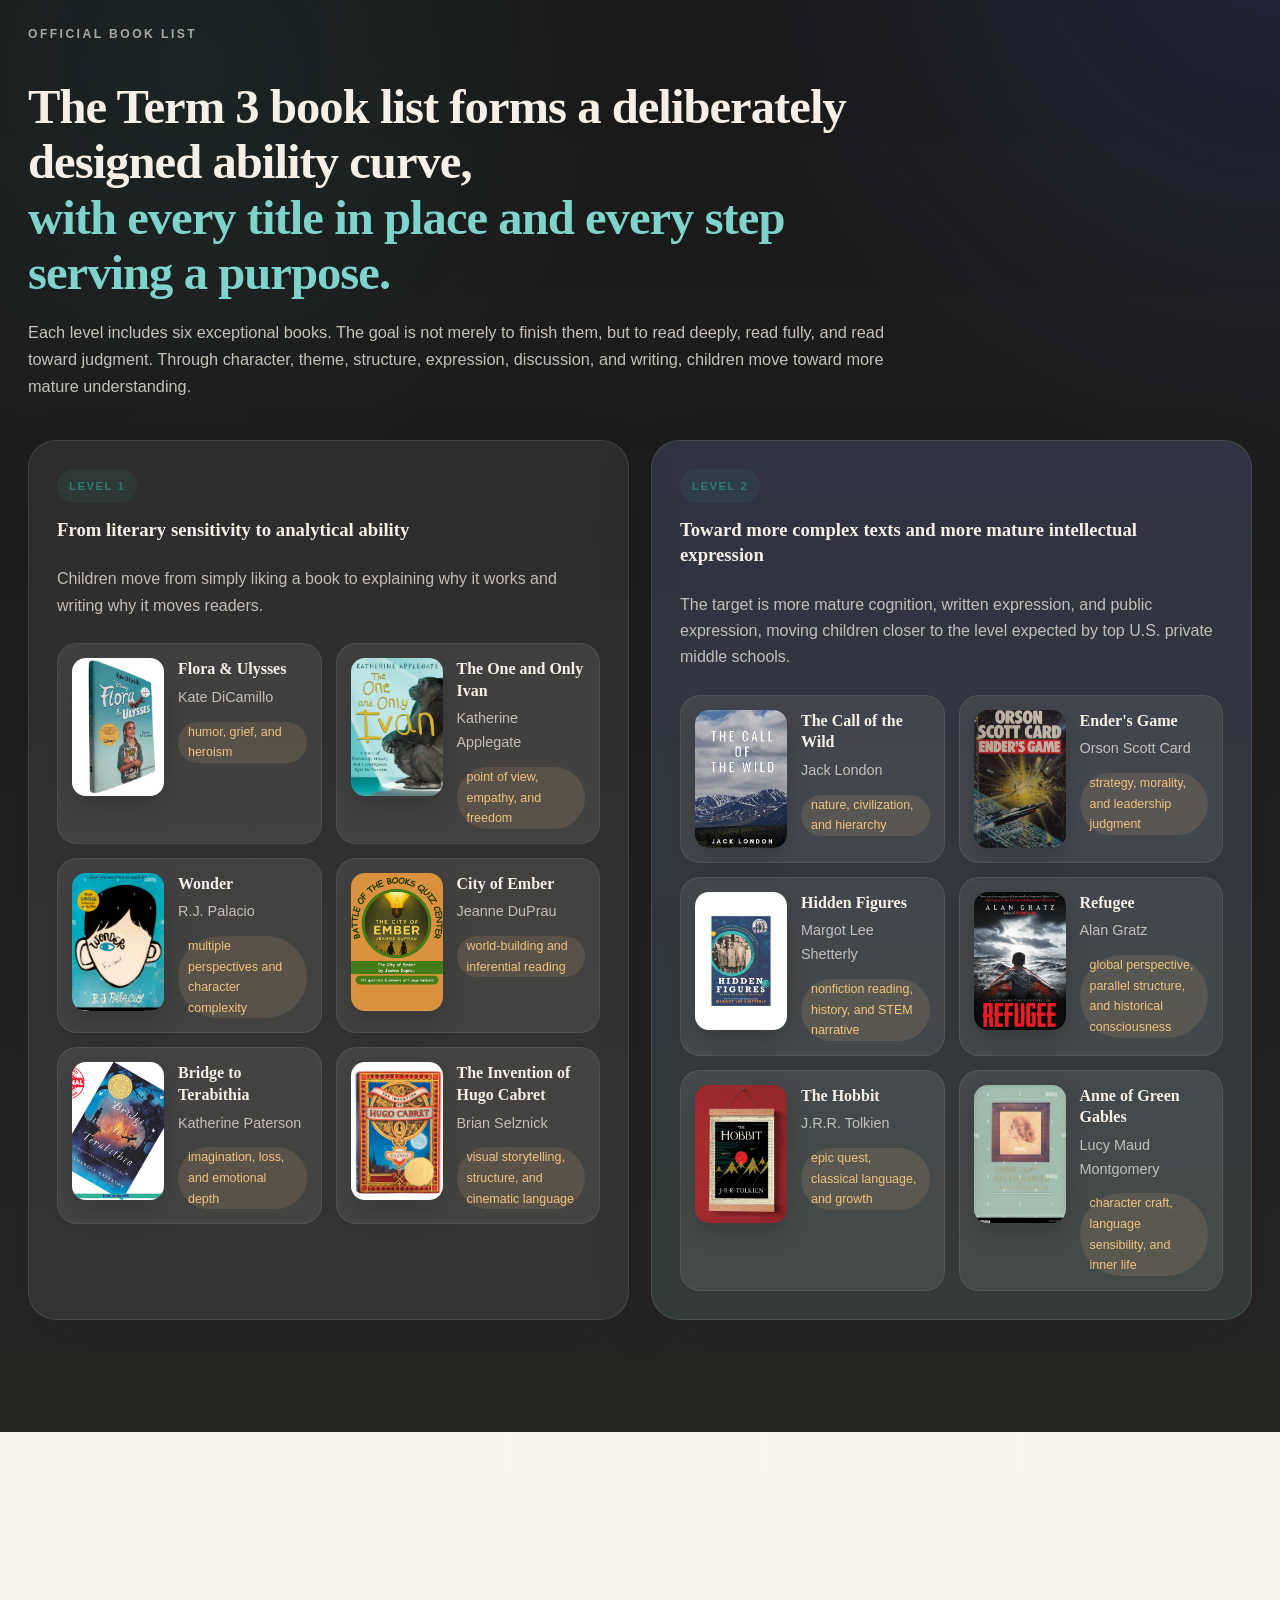
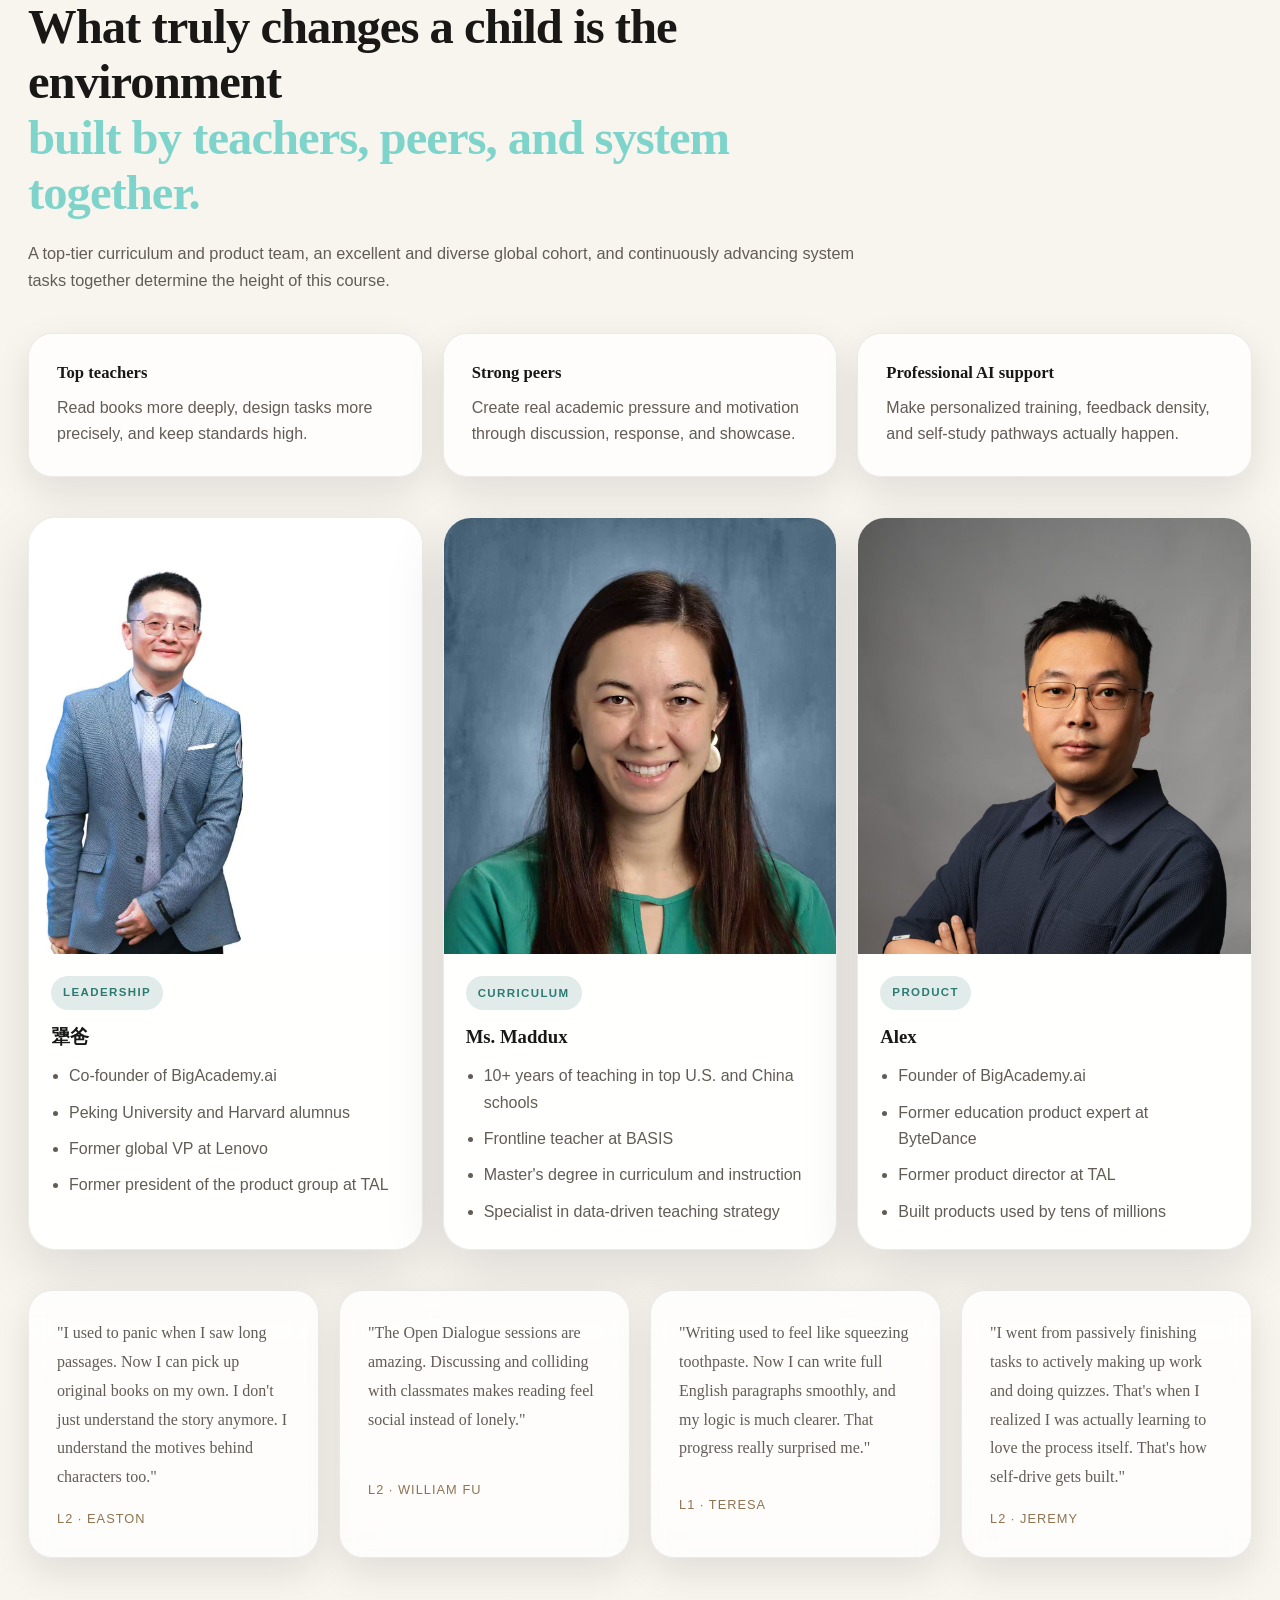
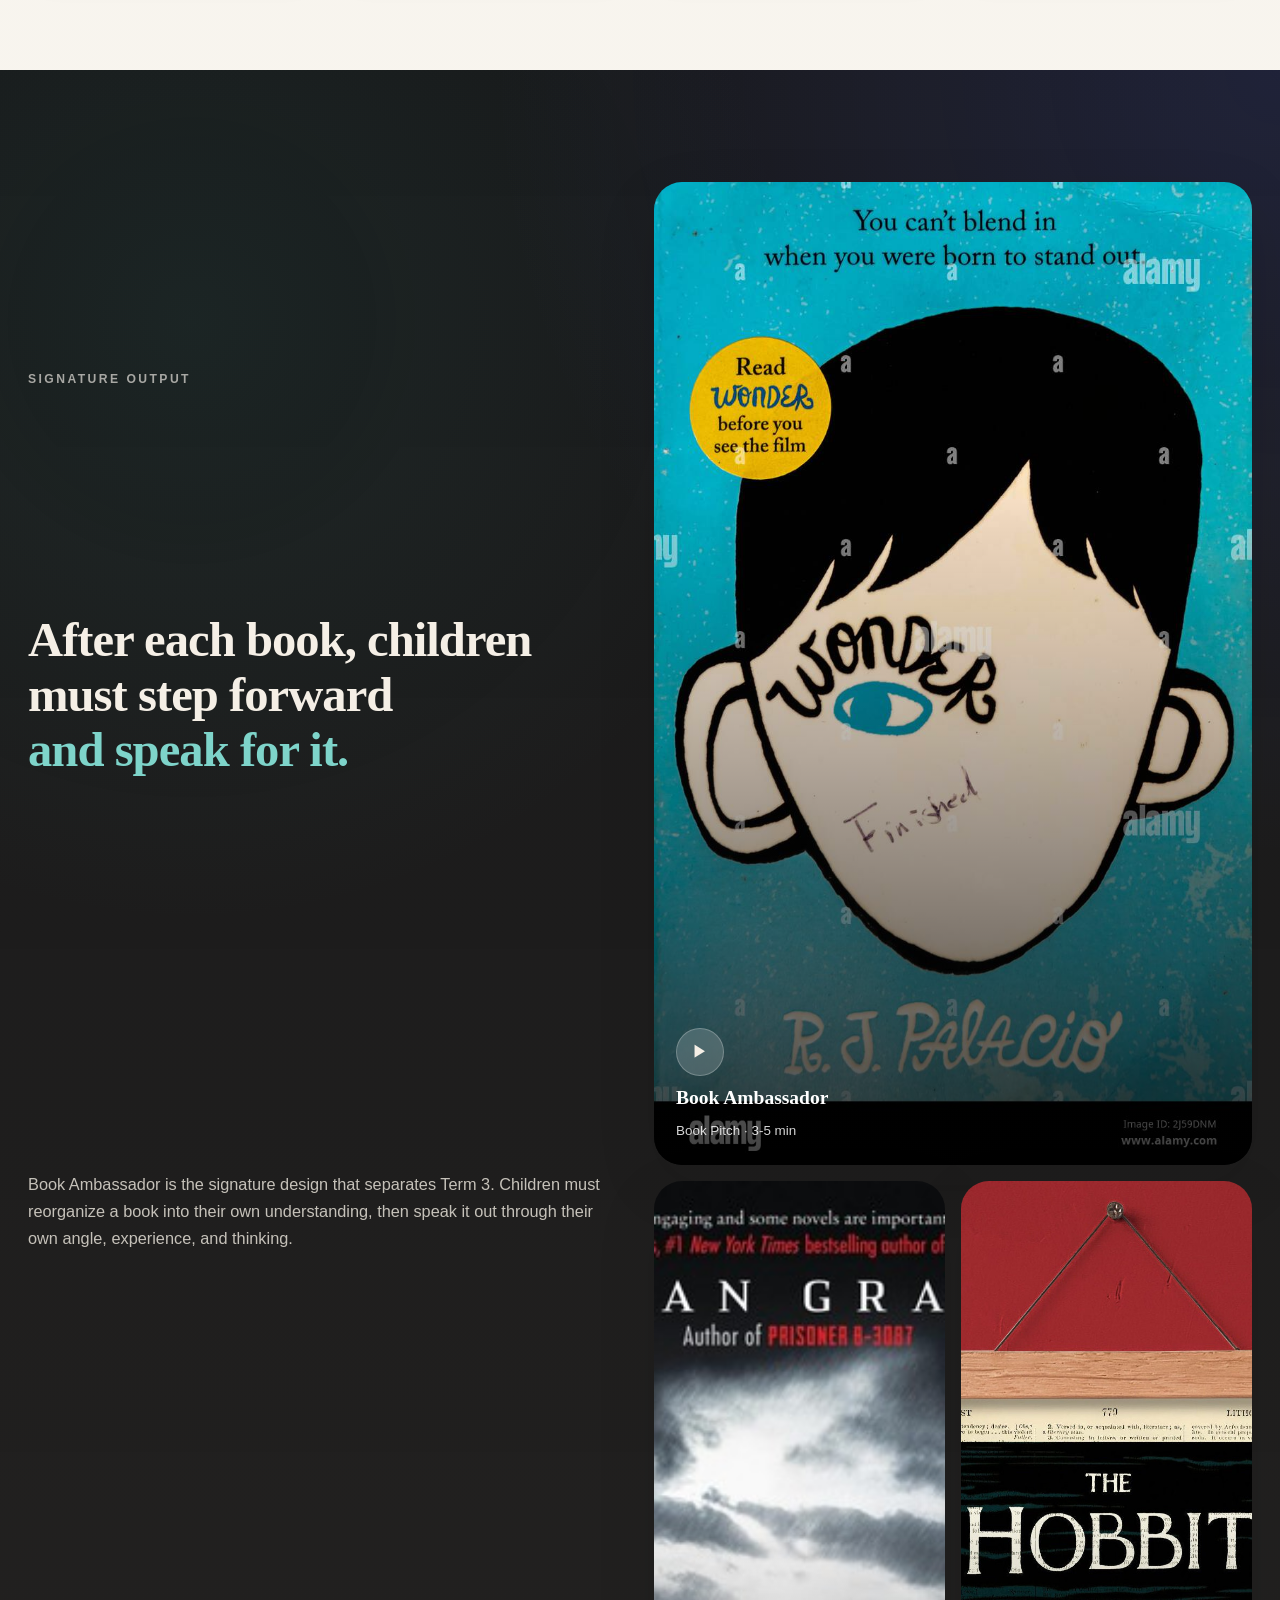
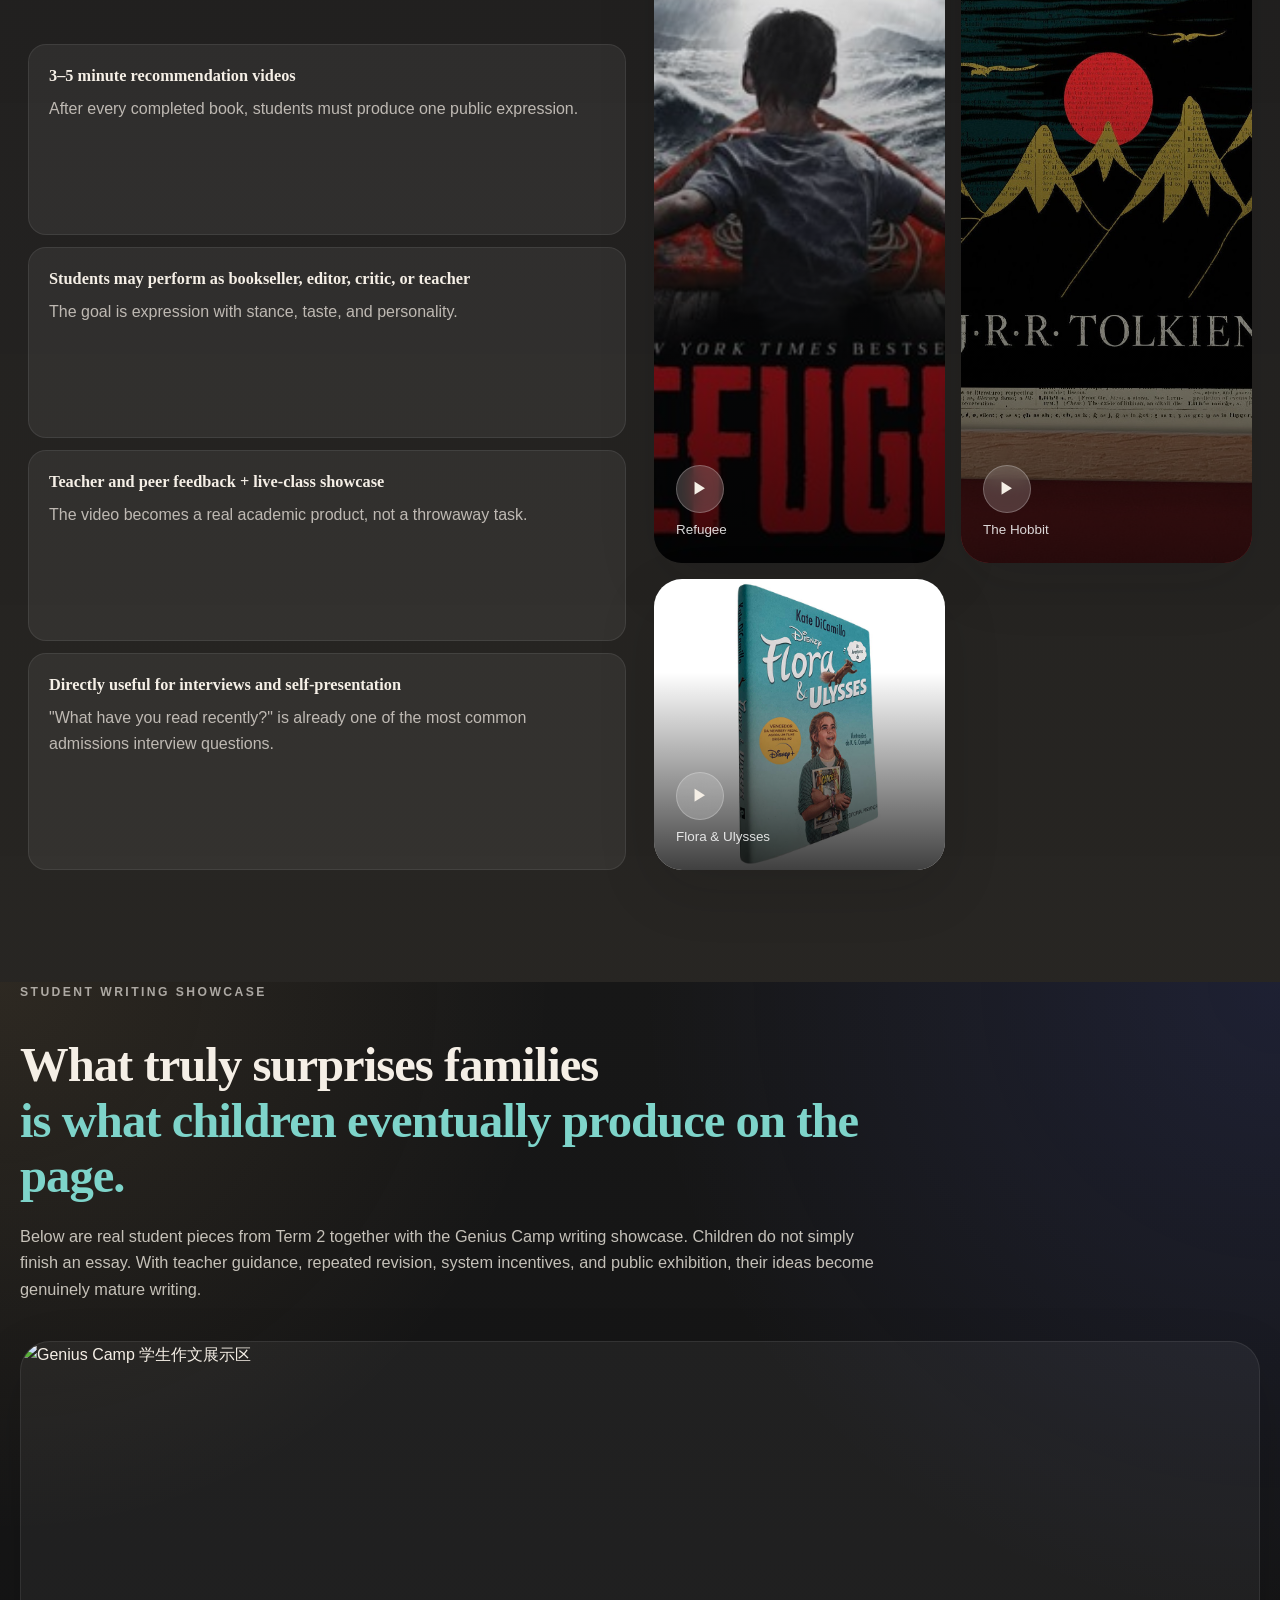
==== commit 8b68ec05: "Use static web calendars on landing page" ====
--- a/index.html
+++ b/index.html
@@ -392,18 +392,19 @@
               <div class="eyebrow">Class Calendars</div>
               <h3>两张课程日历，把 7 月 6 日到 12 月 13 日的节奏完整展开。</h3>
             </div>
-            <p>点击日历可在新窗口查看大图。家长可以直接看到每周直播、阅读书目、项目节点与缓冲周安排。</p>
+            <p>点击日历可在新窗口查看完整网页版。家长可以直接看到每周直播、阅读书目、项目节点与缓冲周安排。</p>
           </div>
 
           <div class="class-calendar-grid">
             <article class="class-calendar-card">
-              <a href="./assets/schedules/level1-course-calendar-final.png" target="_blank" rel="noreferrer" aria-label="查看 L1 课程日历大图">
-                <img src="./assets/schedules/level1-course-calendar-final.png" alt="L1 课程日历">
+              <a class="class-calendar-web-preview" href="./assets/schedules/level1-course-calendar.html" target="_blank" rel="noreferrer" aria-label="打开 L1 网页版课程日历">
+                <iframe src="./assets/schedules/level1-course-calendar.html" title="L1 网页版课程日历预览" loading="lazy"></iframe>
+                <span class="class-calendar-open">打开网页版日历</span>
               </a>
               <div class="class-calendar-copy">
                 <span>L1</span>
-                <strong>Reading Program 课程日历</strong>
-                <p>Flora &amp; Ulysses、The One and Only Ivan、City of Ember 等六本书的完整推进节奏。</p>
+                <strong>Reading Program 网页版课程日历</strong>
+                <p>所有暑期与开学后 live class 统一调整到周六 11:30 AM-12:30 PM，周次与书目节奏保持一一对应。</p>
               </div>
             </article>
 
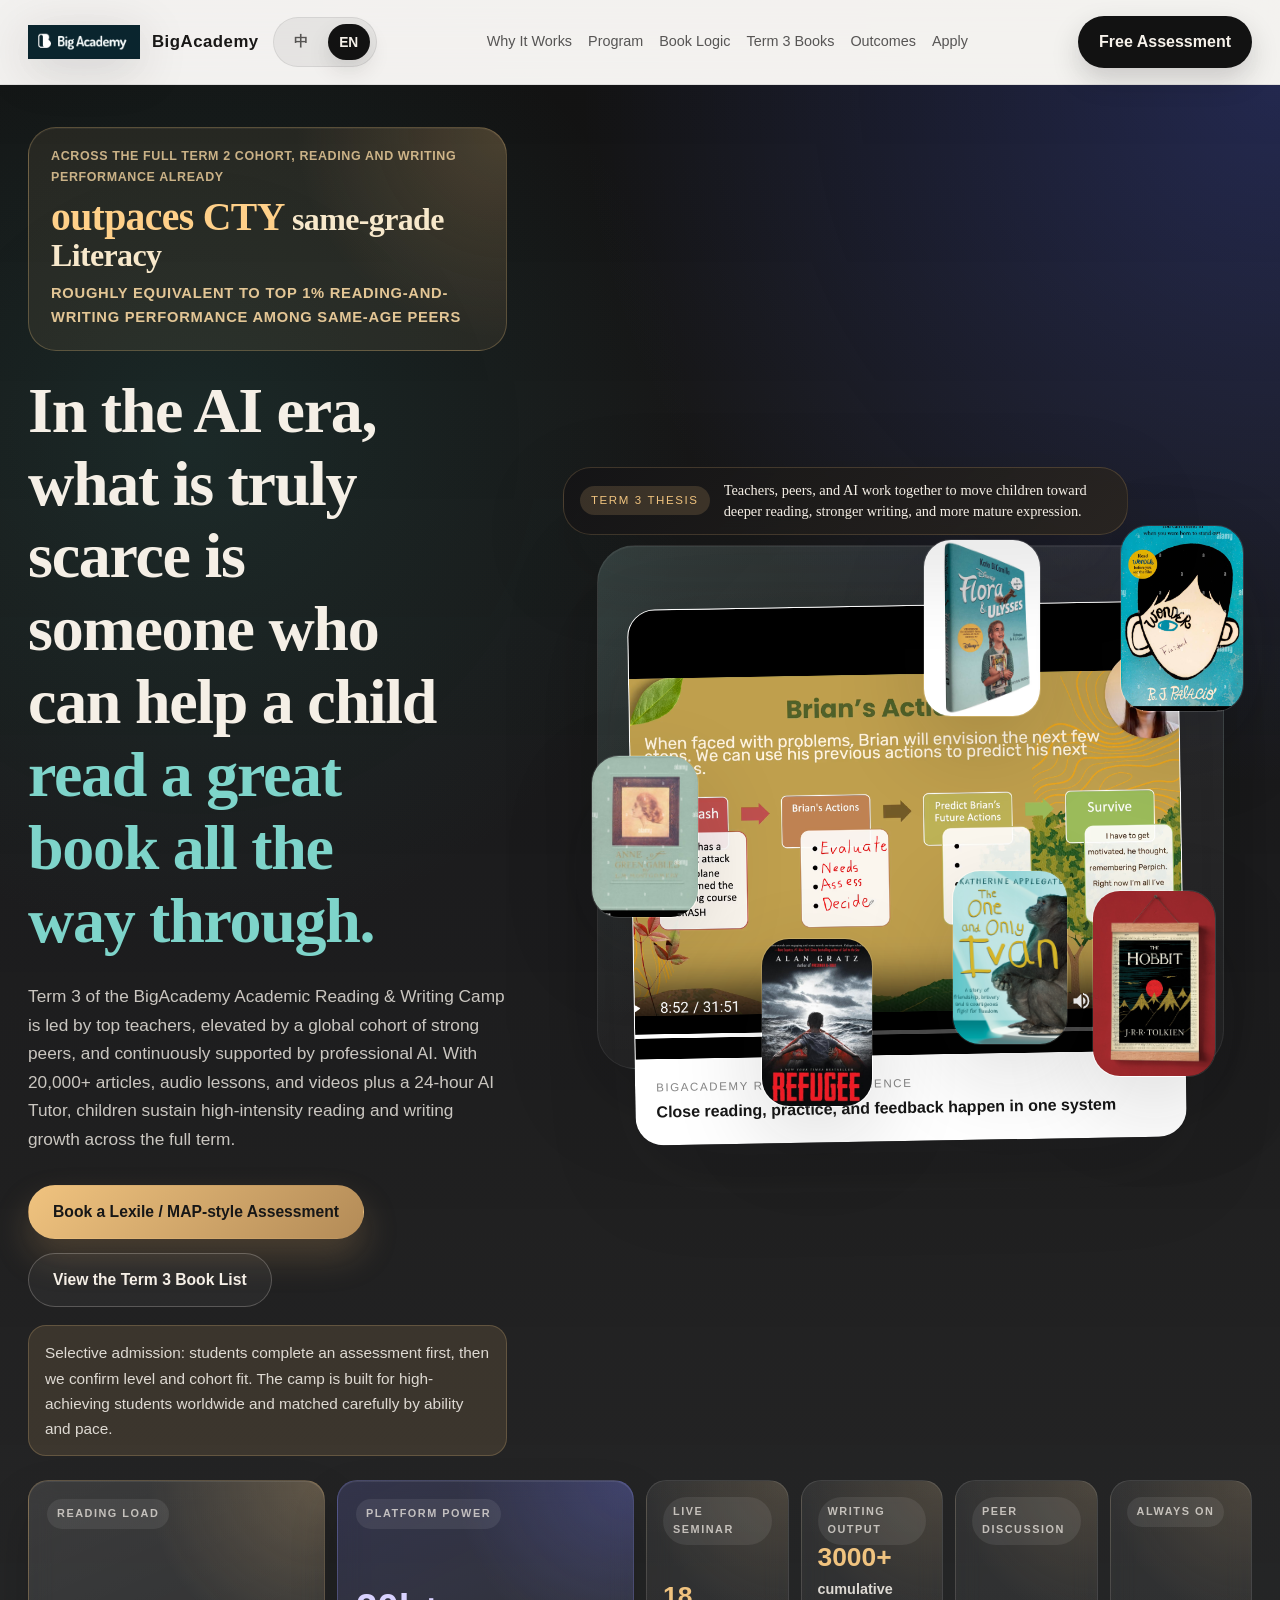
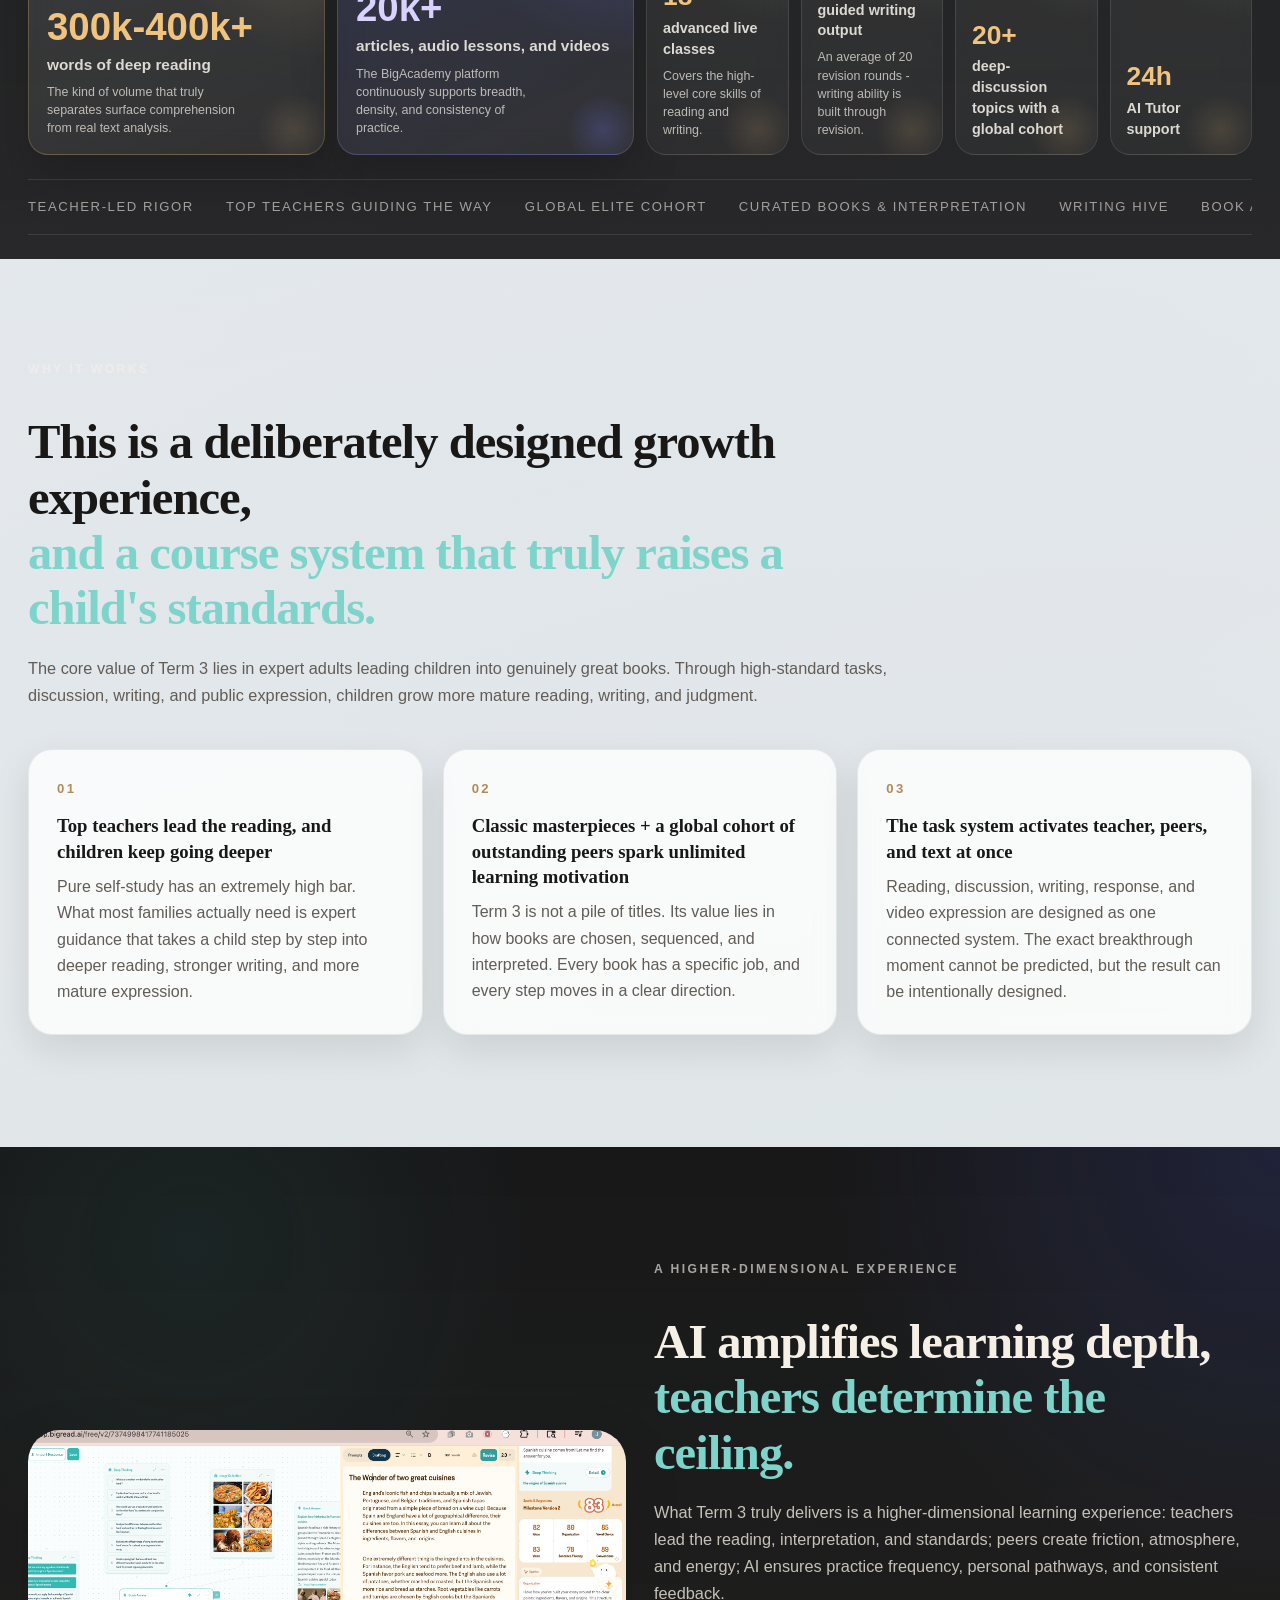
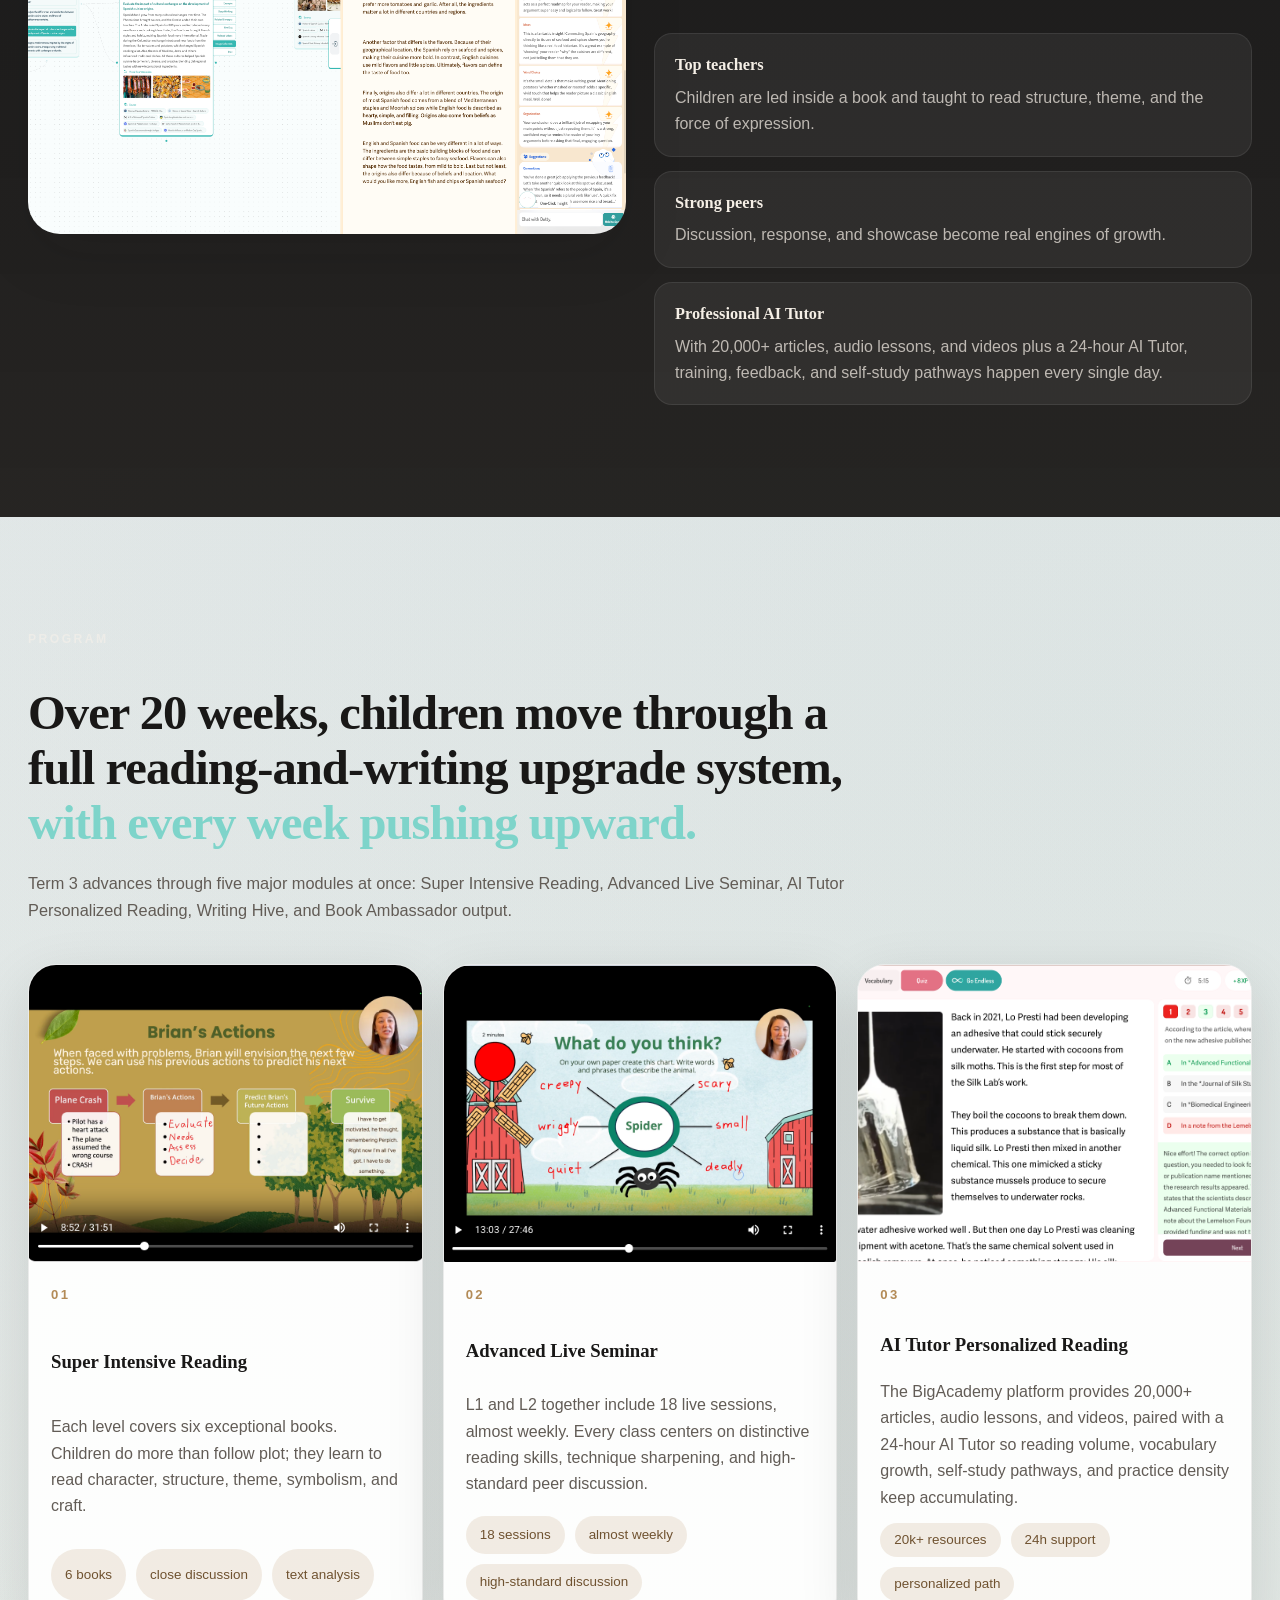
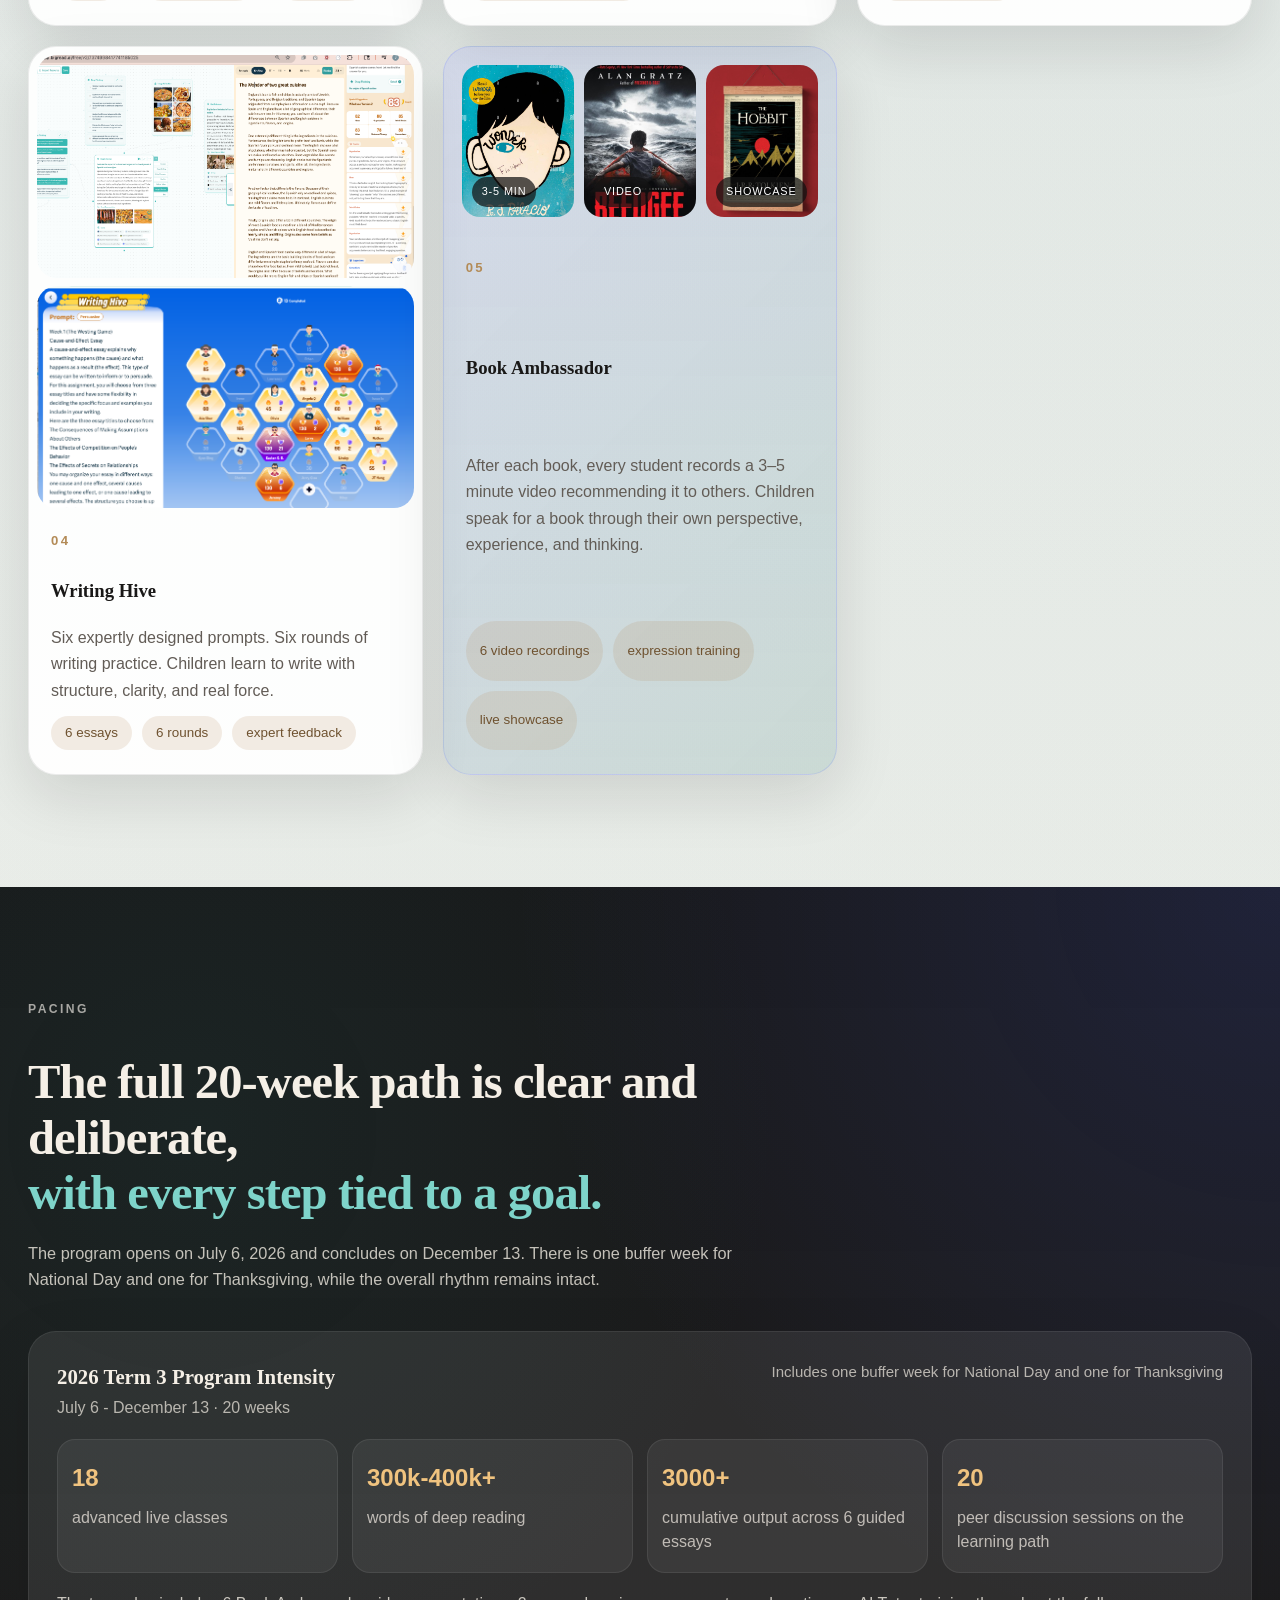
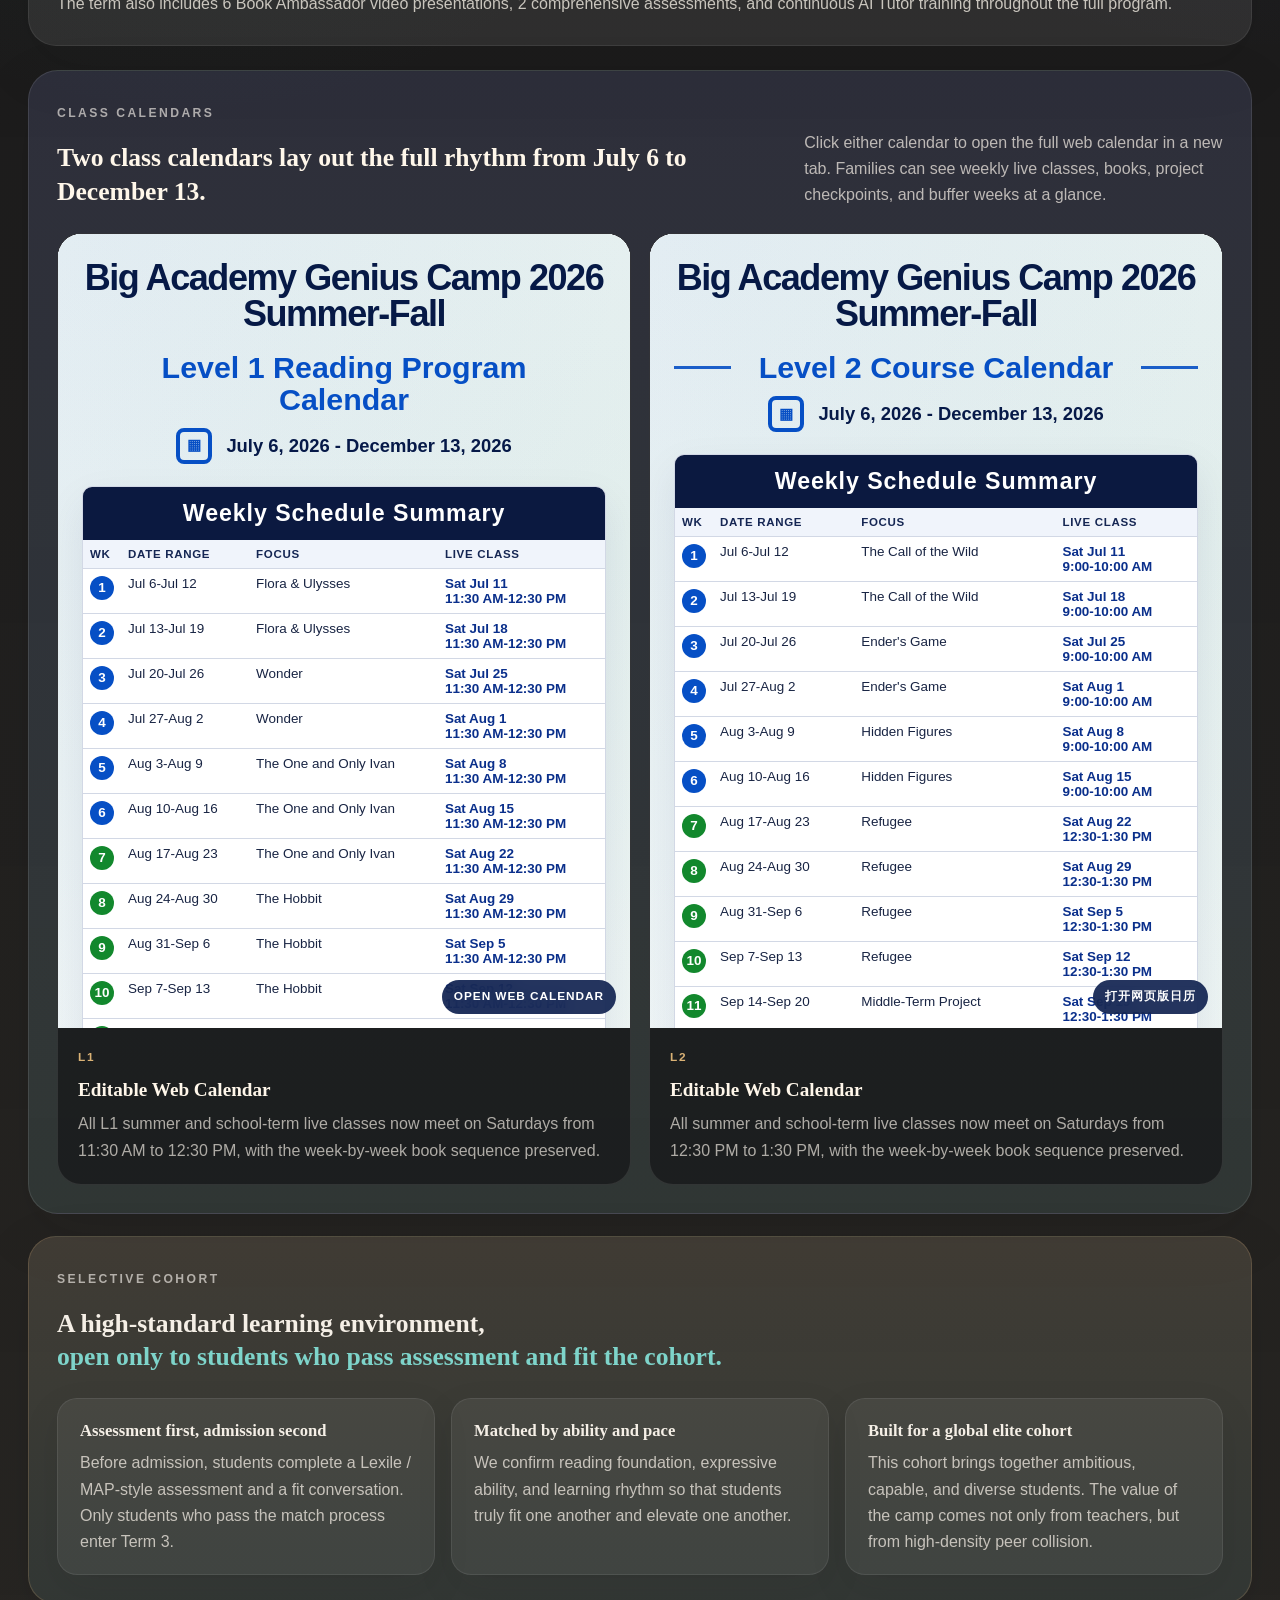
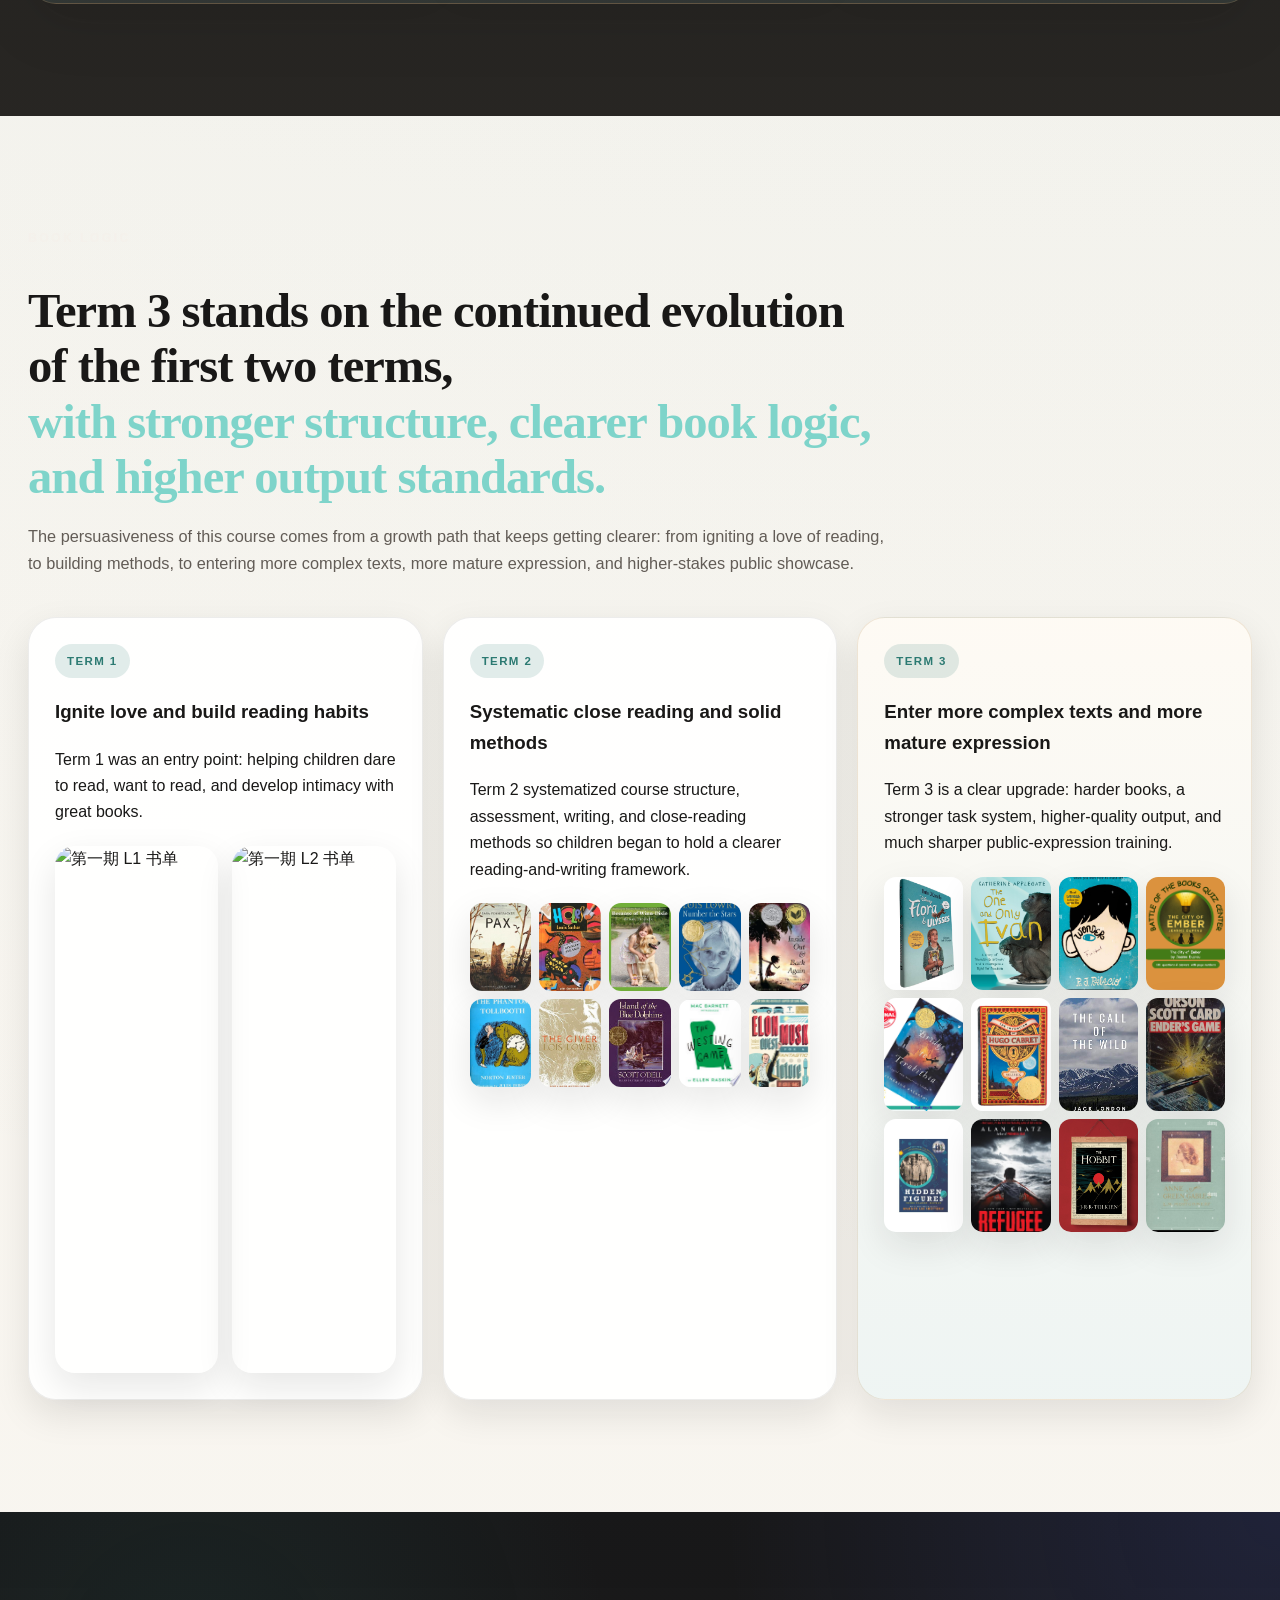
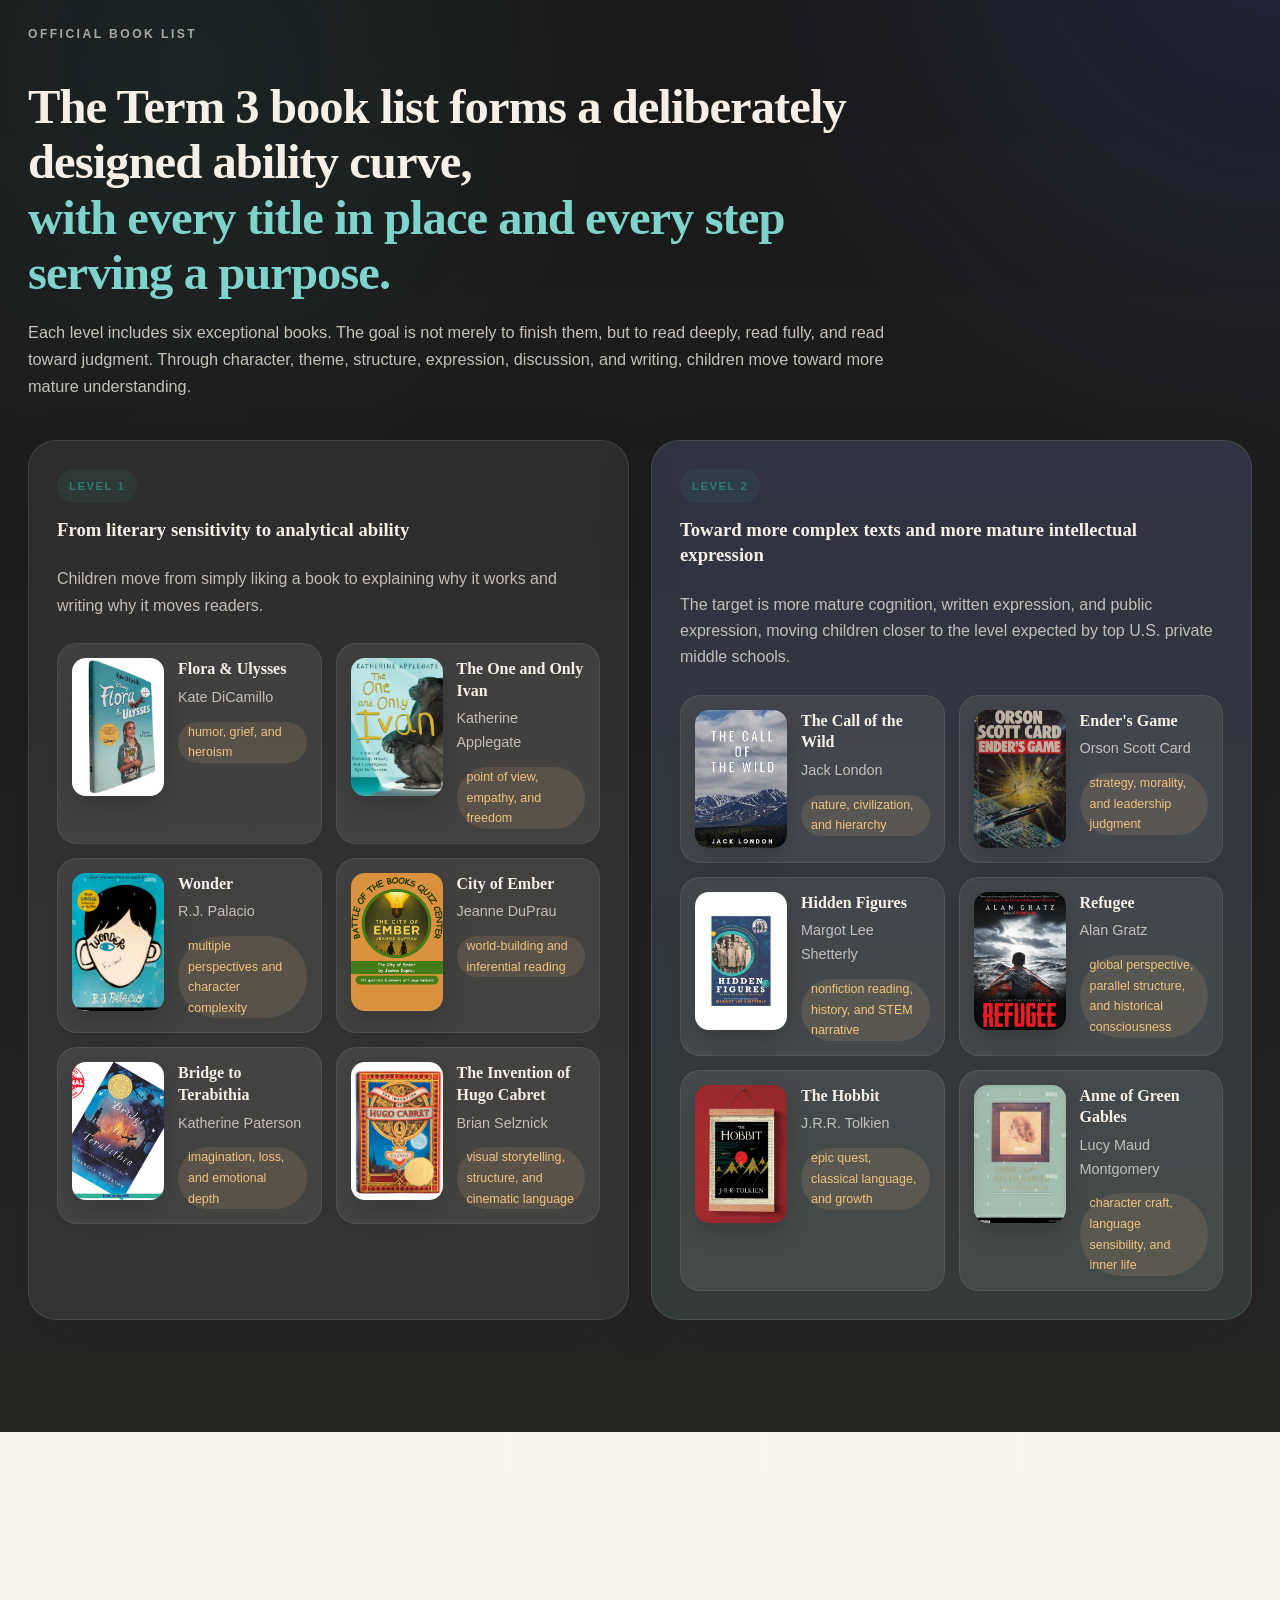
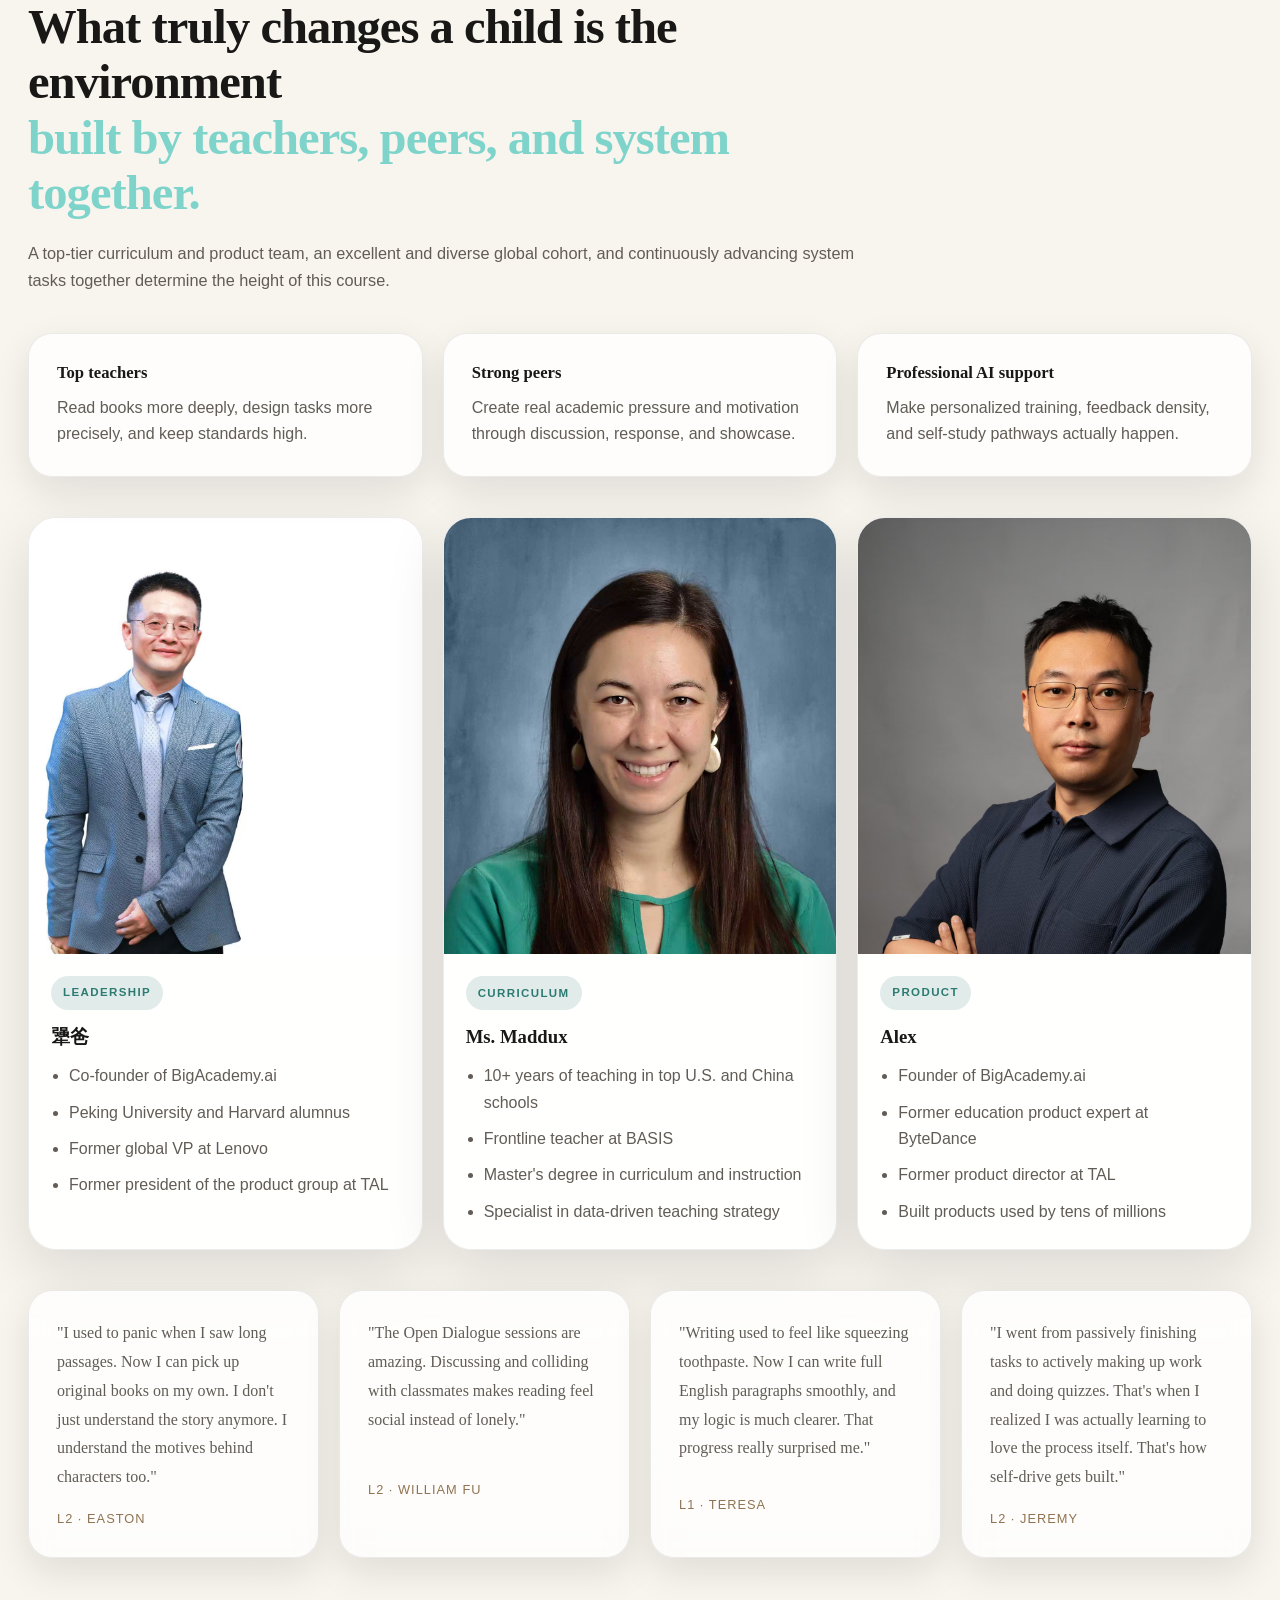
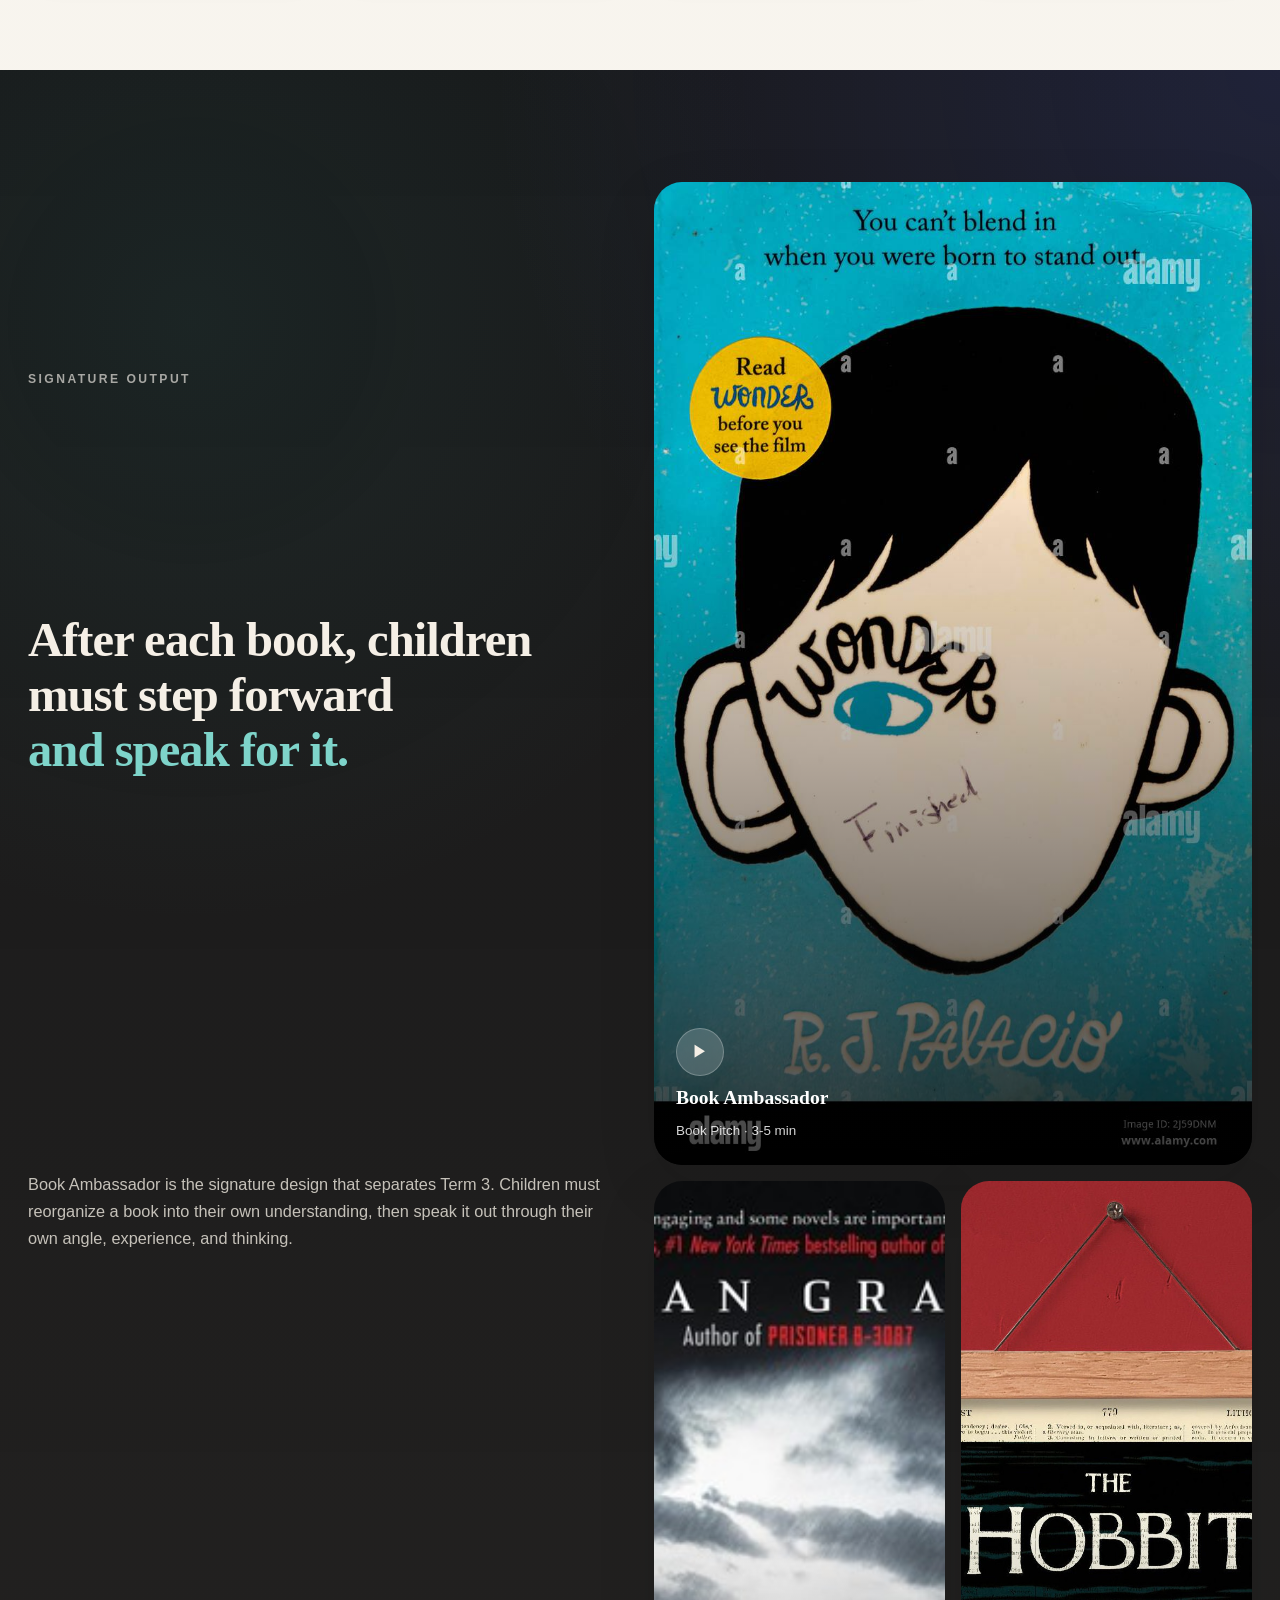
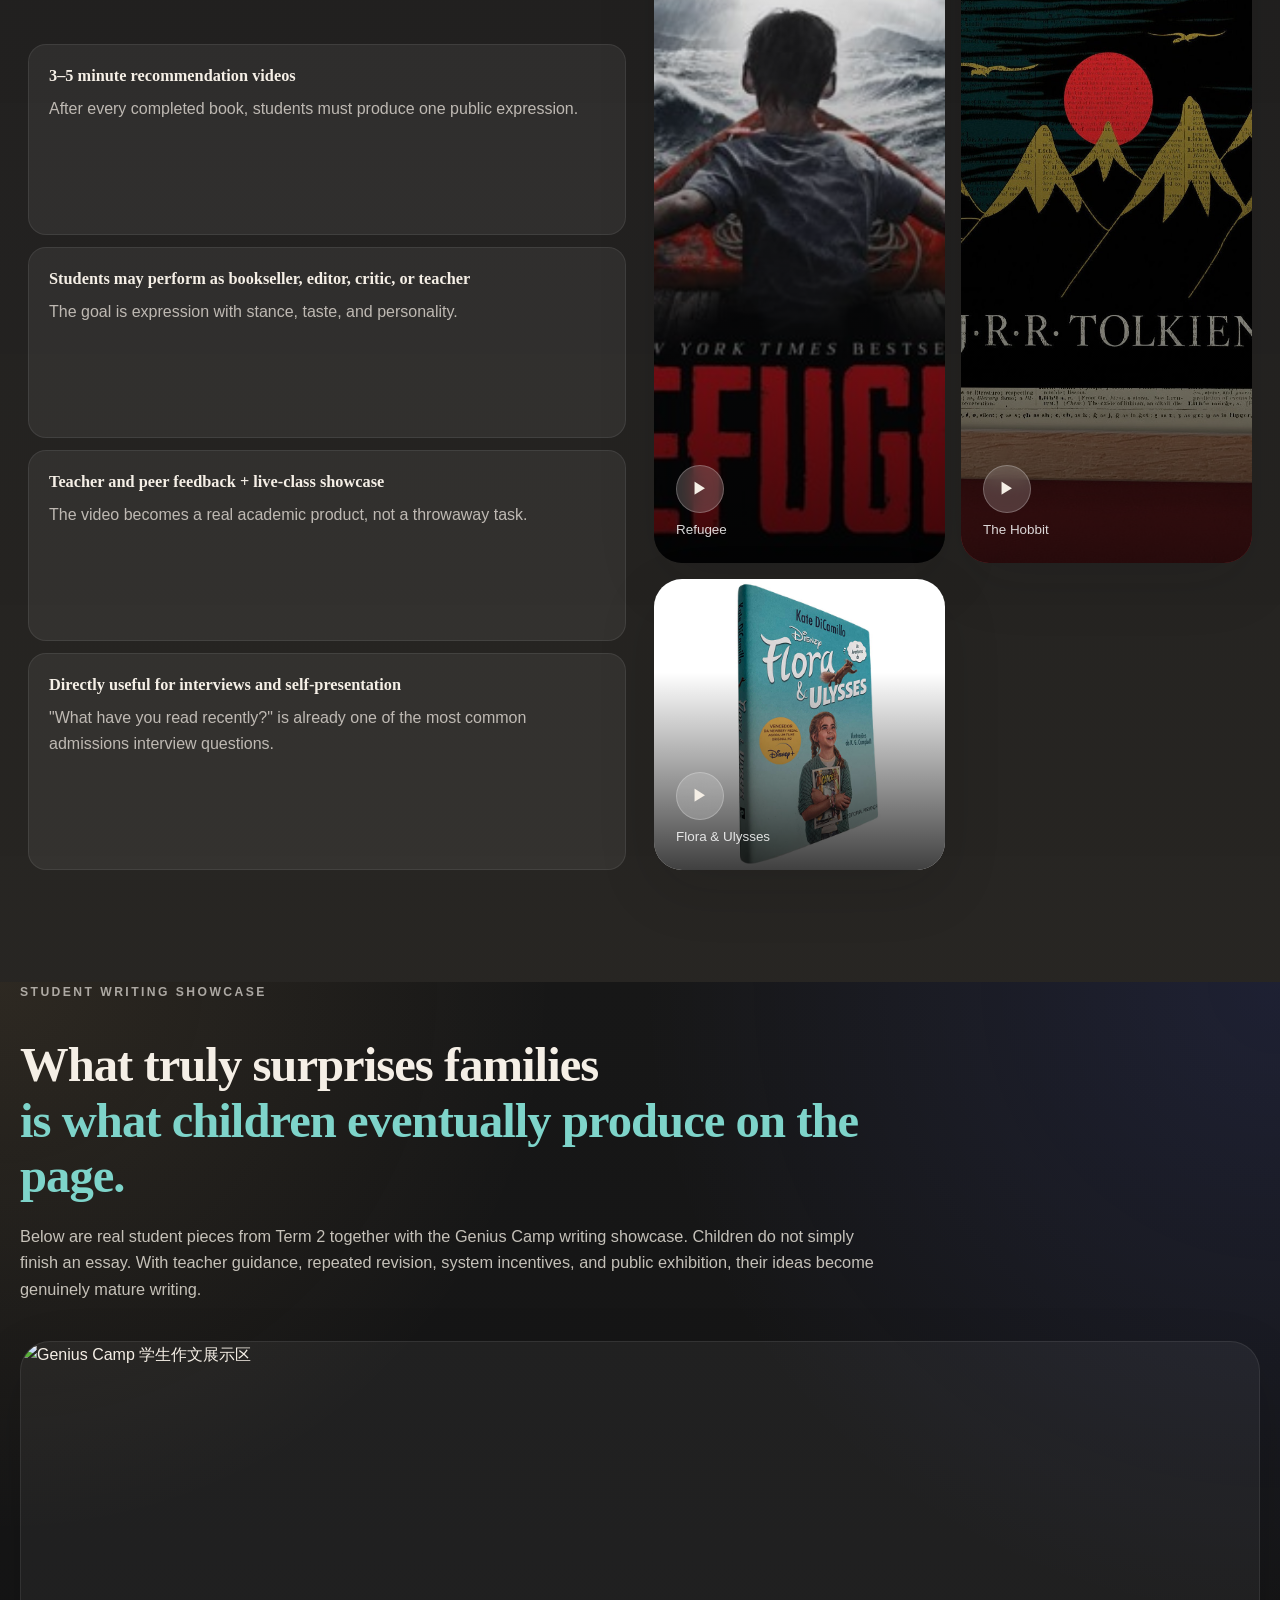
==== commit 80d7b0f5: "Update Level 2 summer class time" ====
--- a/index.html
+++ b/index.html
@@ -416,7 +416,7 @@
               <div class="class-calendar-copy">
                 <span>L2</span>
                 <strong>Reading Program 网页版课程日历</strong>
-                <p>所有暑期与开学后 live class 统一调整到周六 12:30 PM-1:30 PM，周次与书目节奏保持一一对应。</p>
+                <p>暑期 6 次 live class 调整到周六 9:00 AM-10:00 AM；开学后保持周六 12:30 PM-1:30 PM，周次与书目节奏保持一一对应。</p>
               </div>
             </article>
           </div>
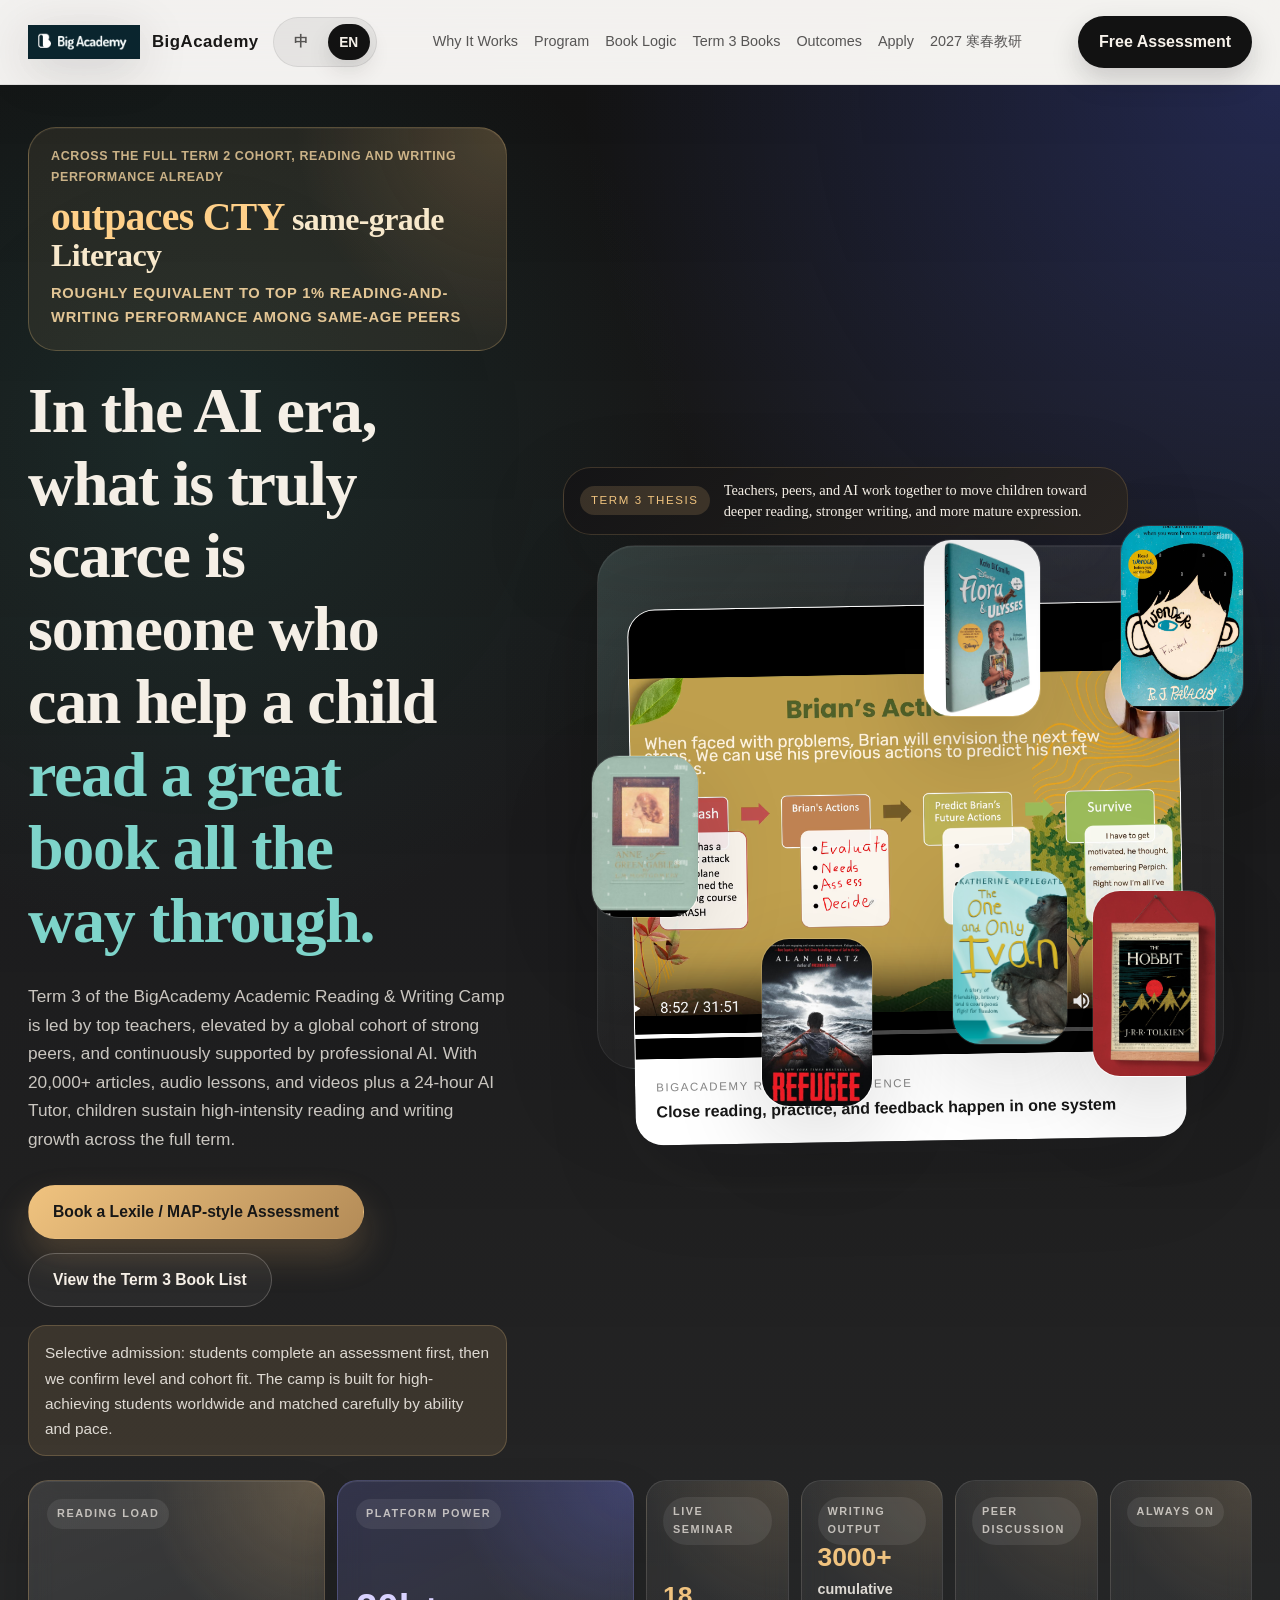
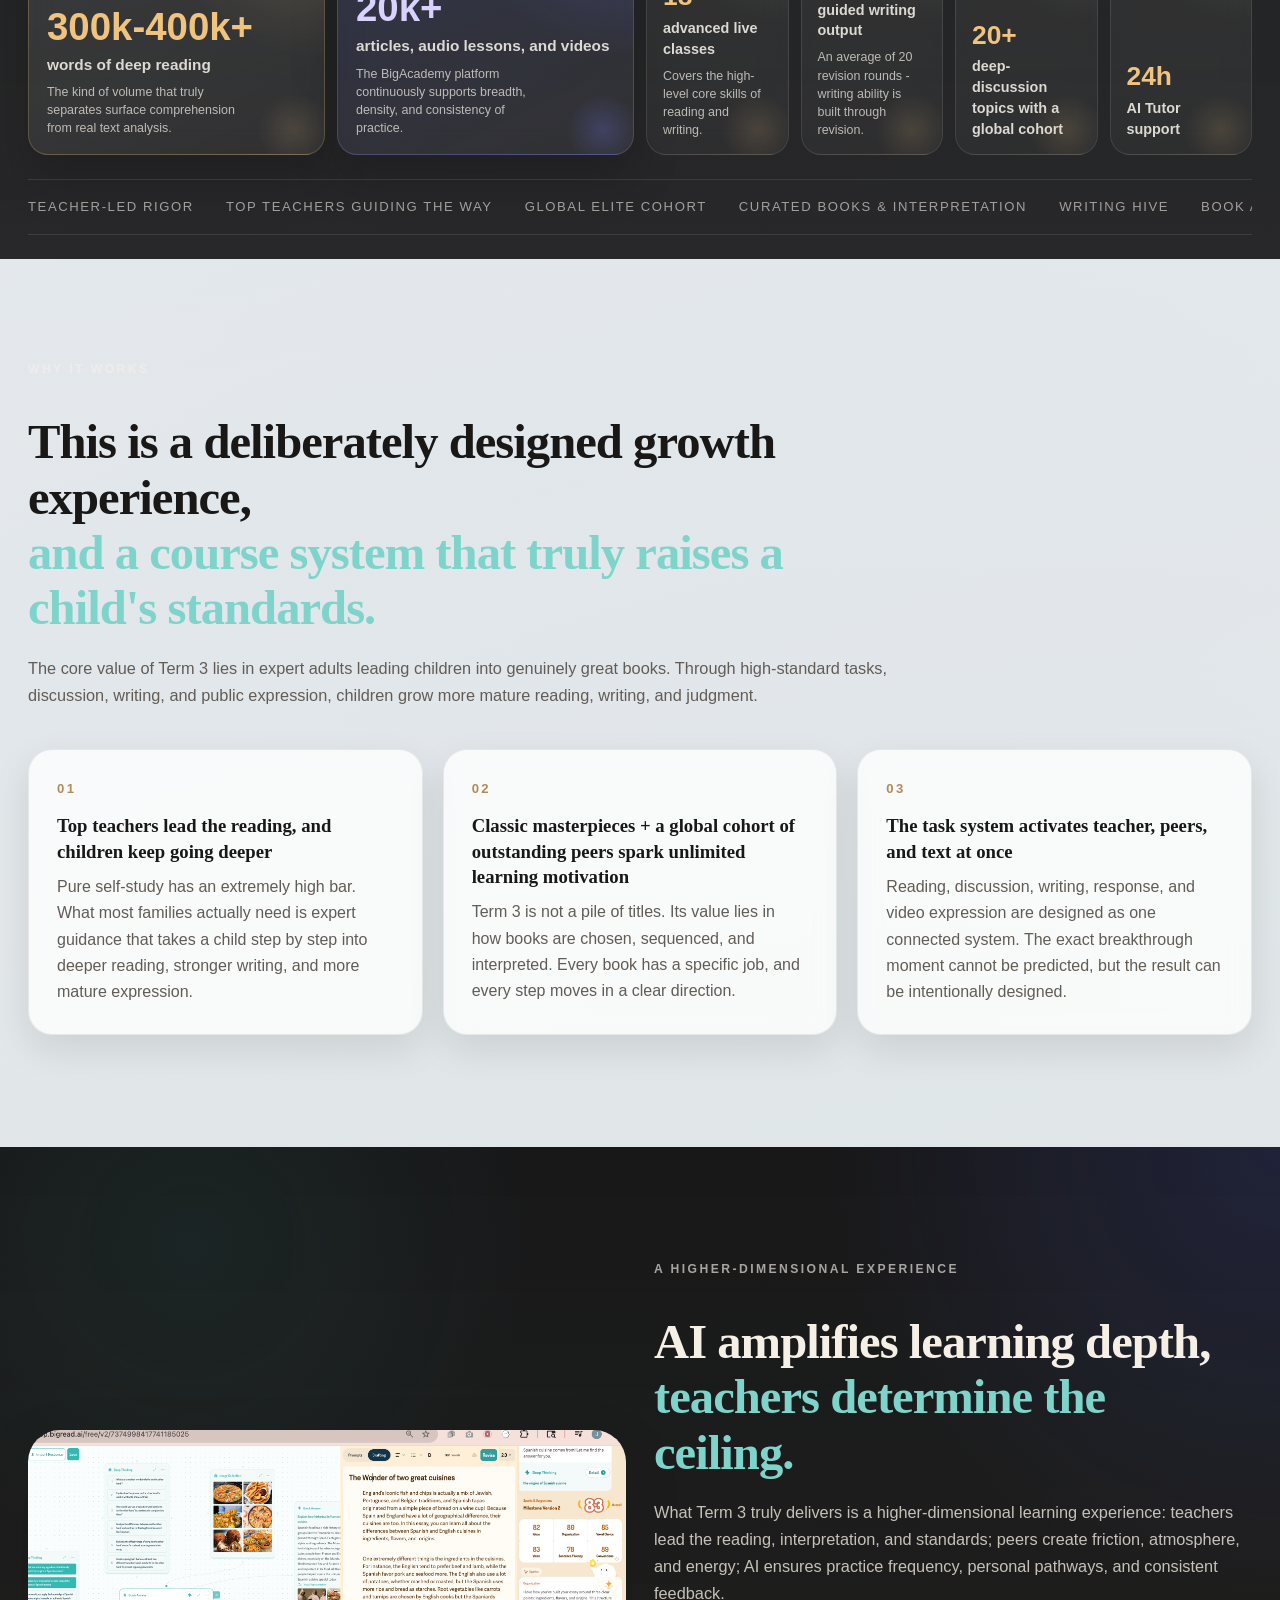
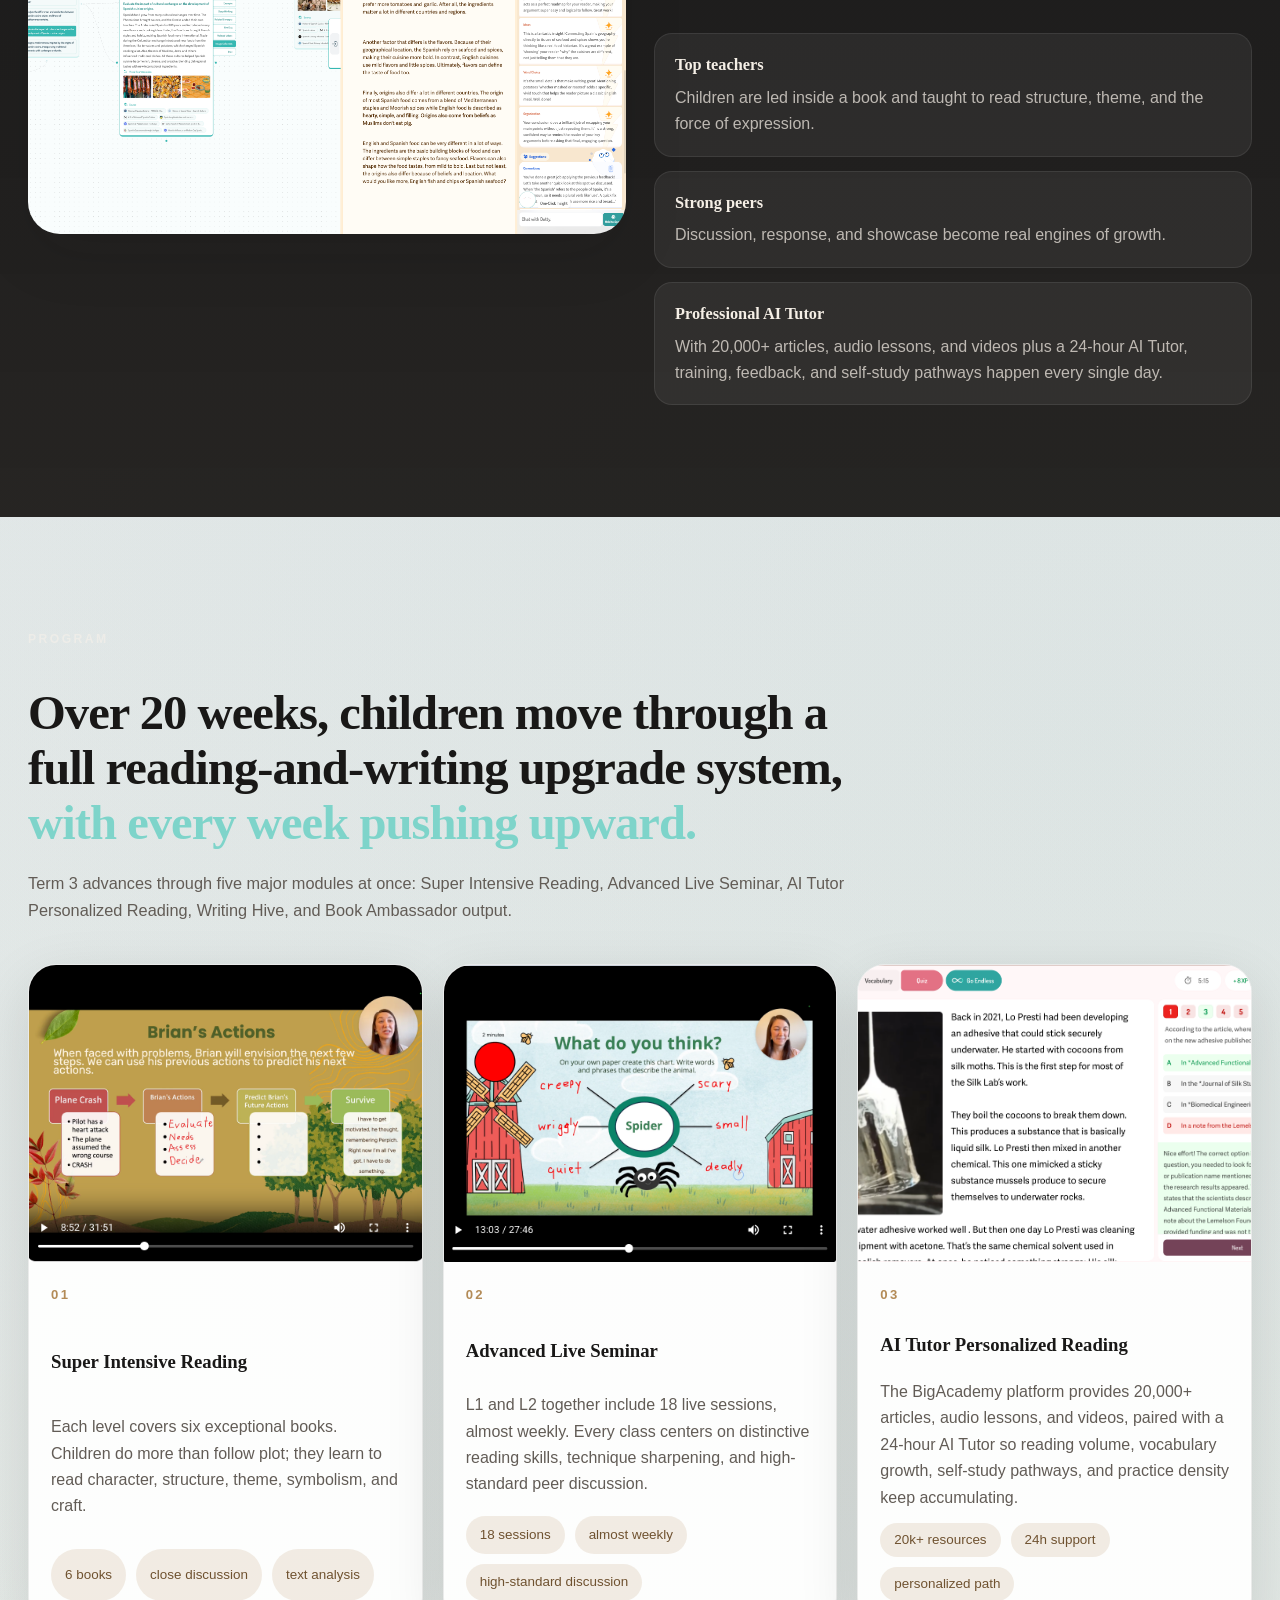
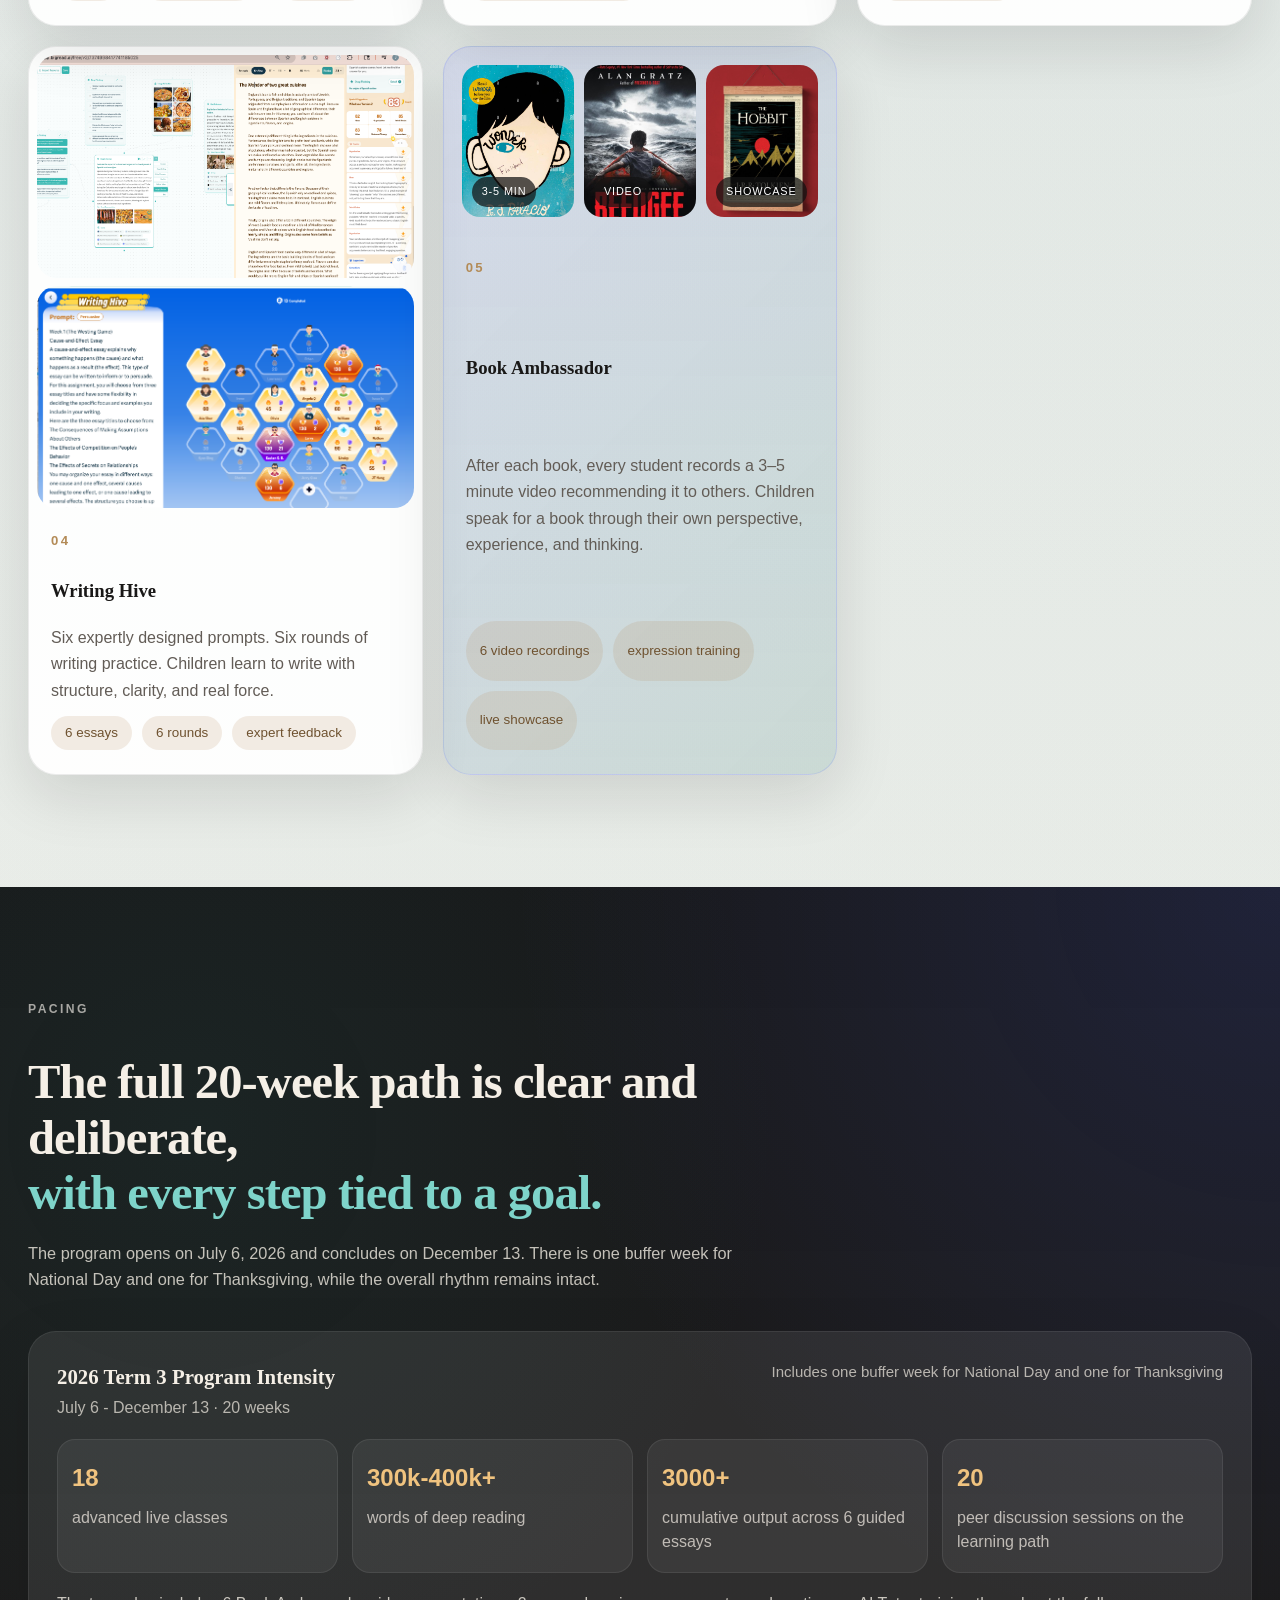
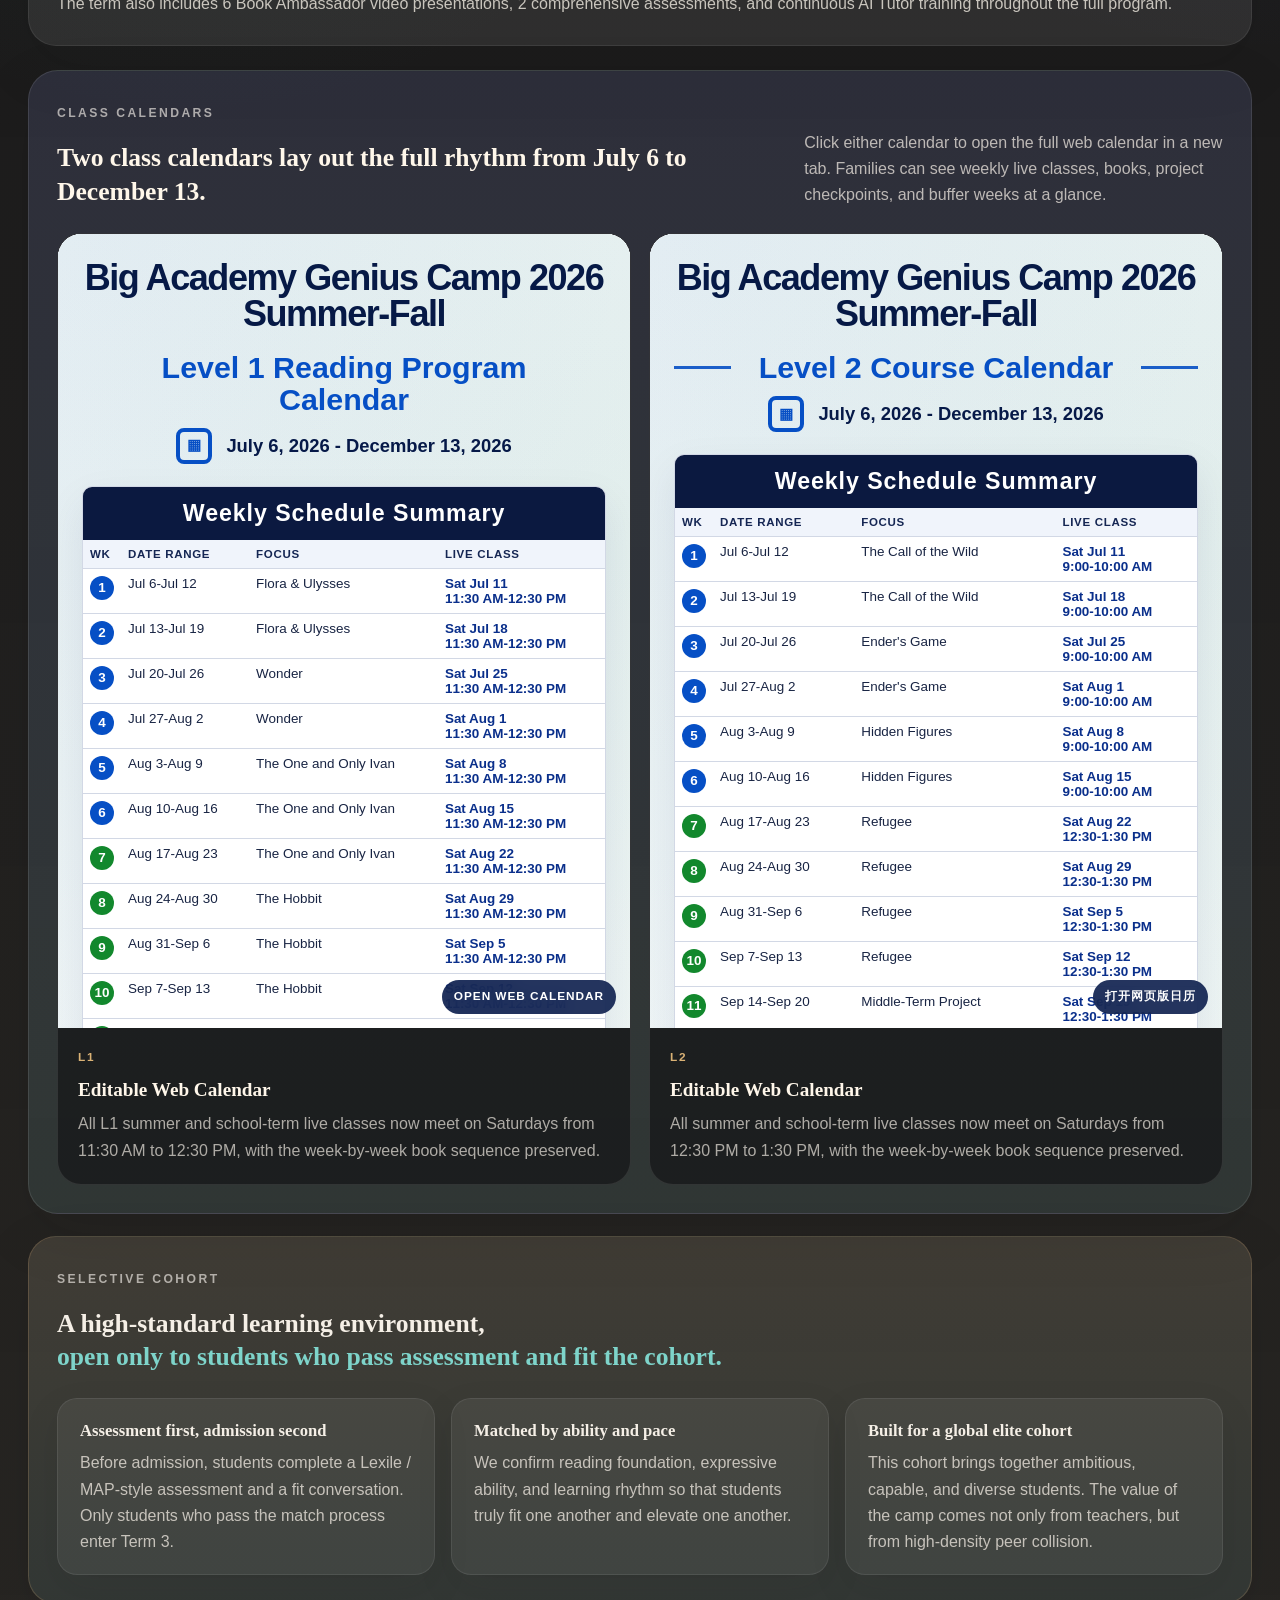
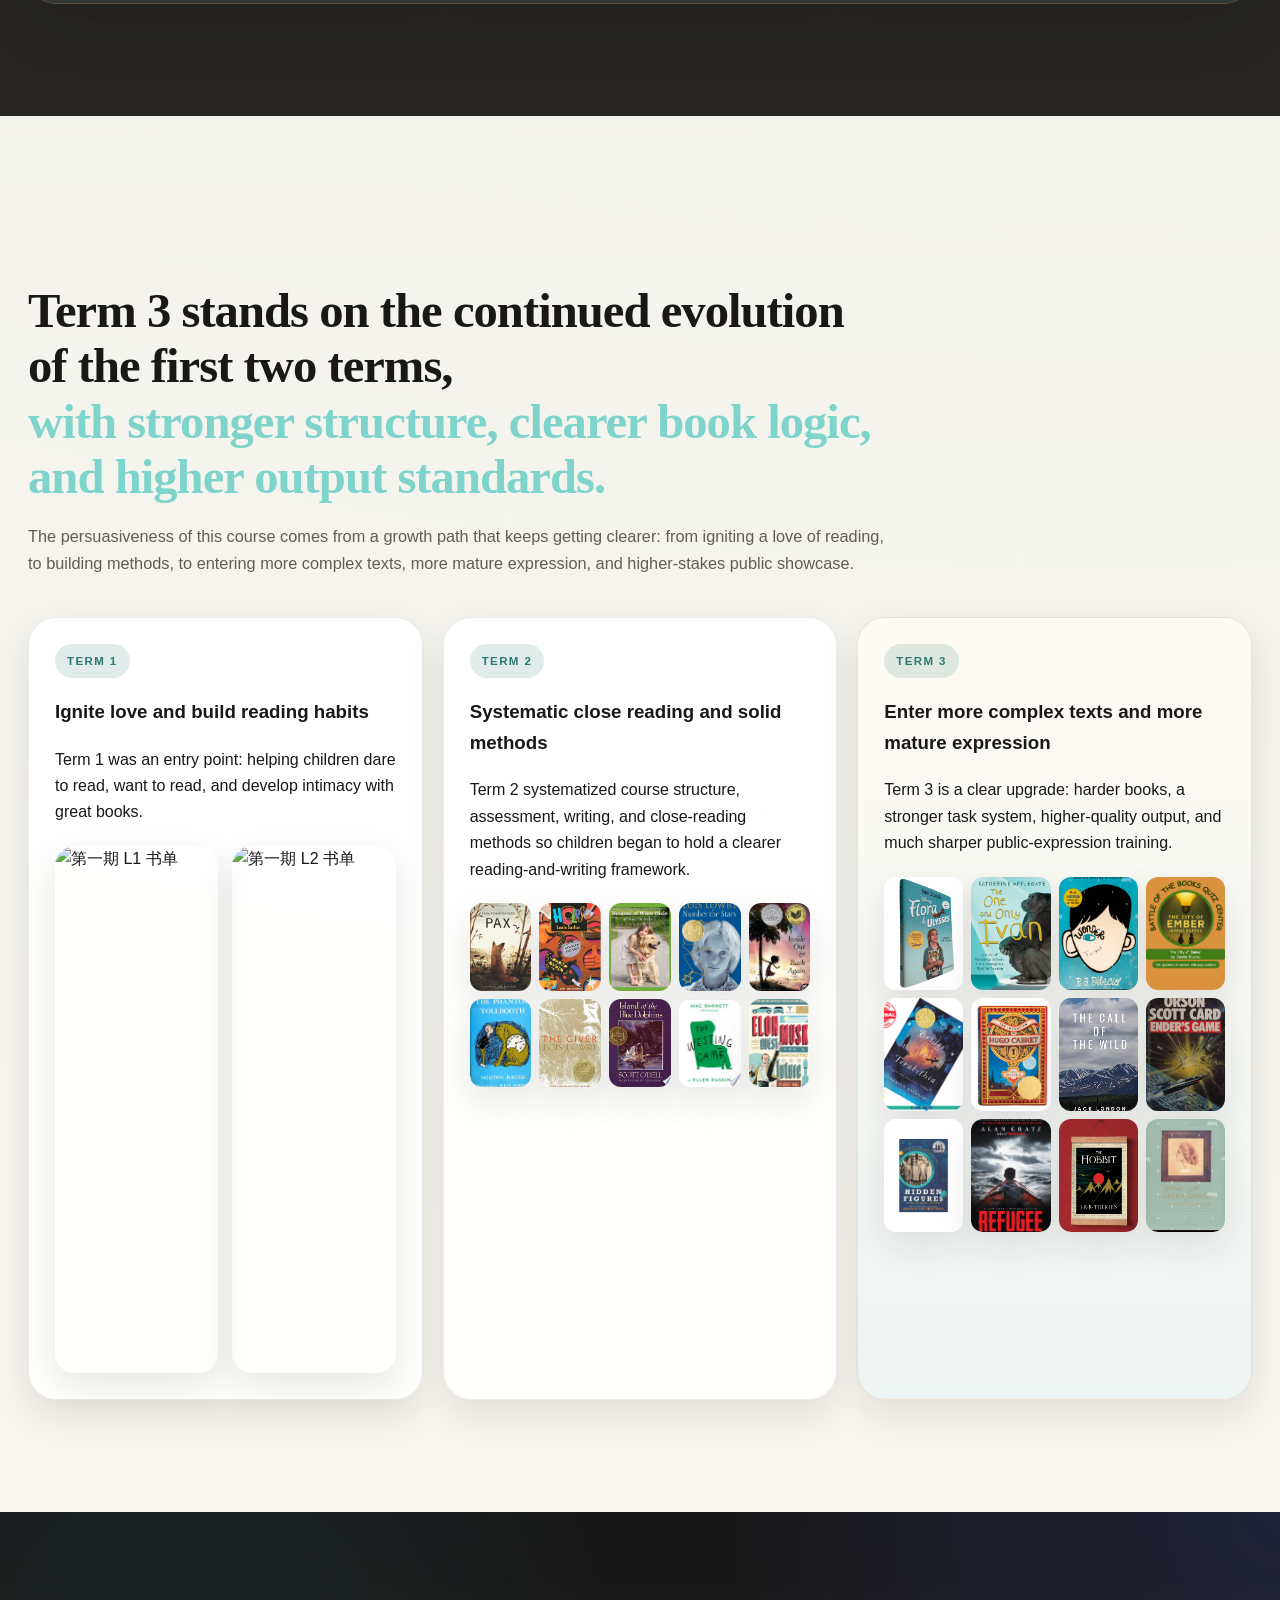
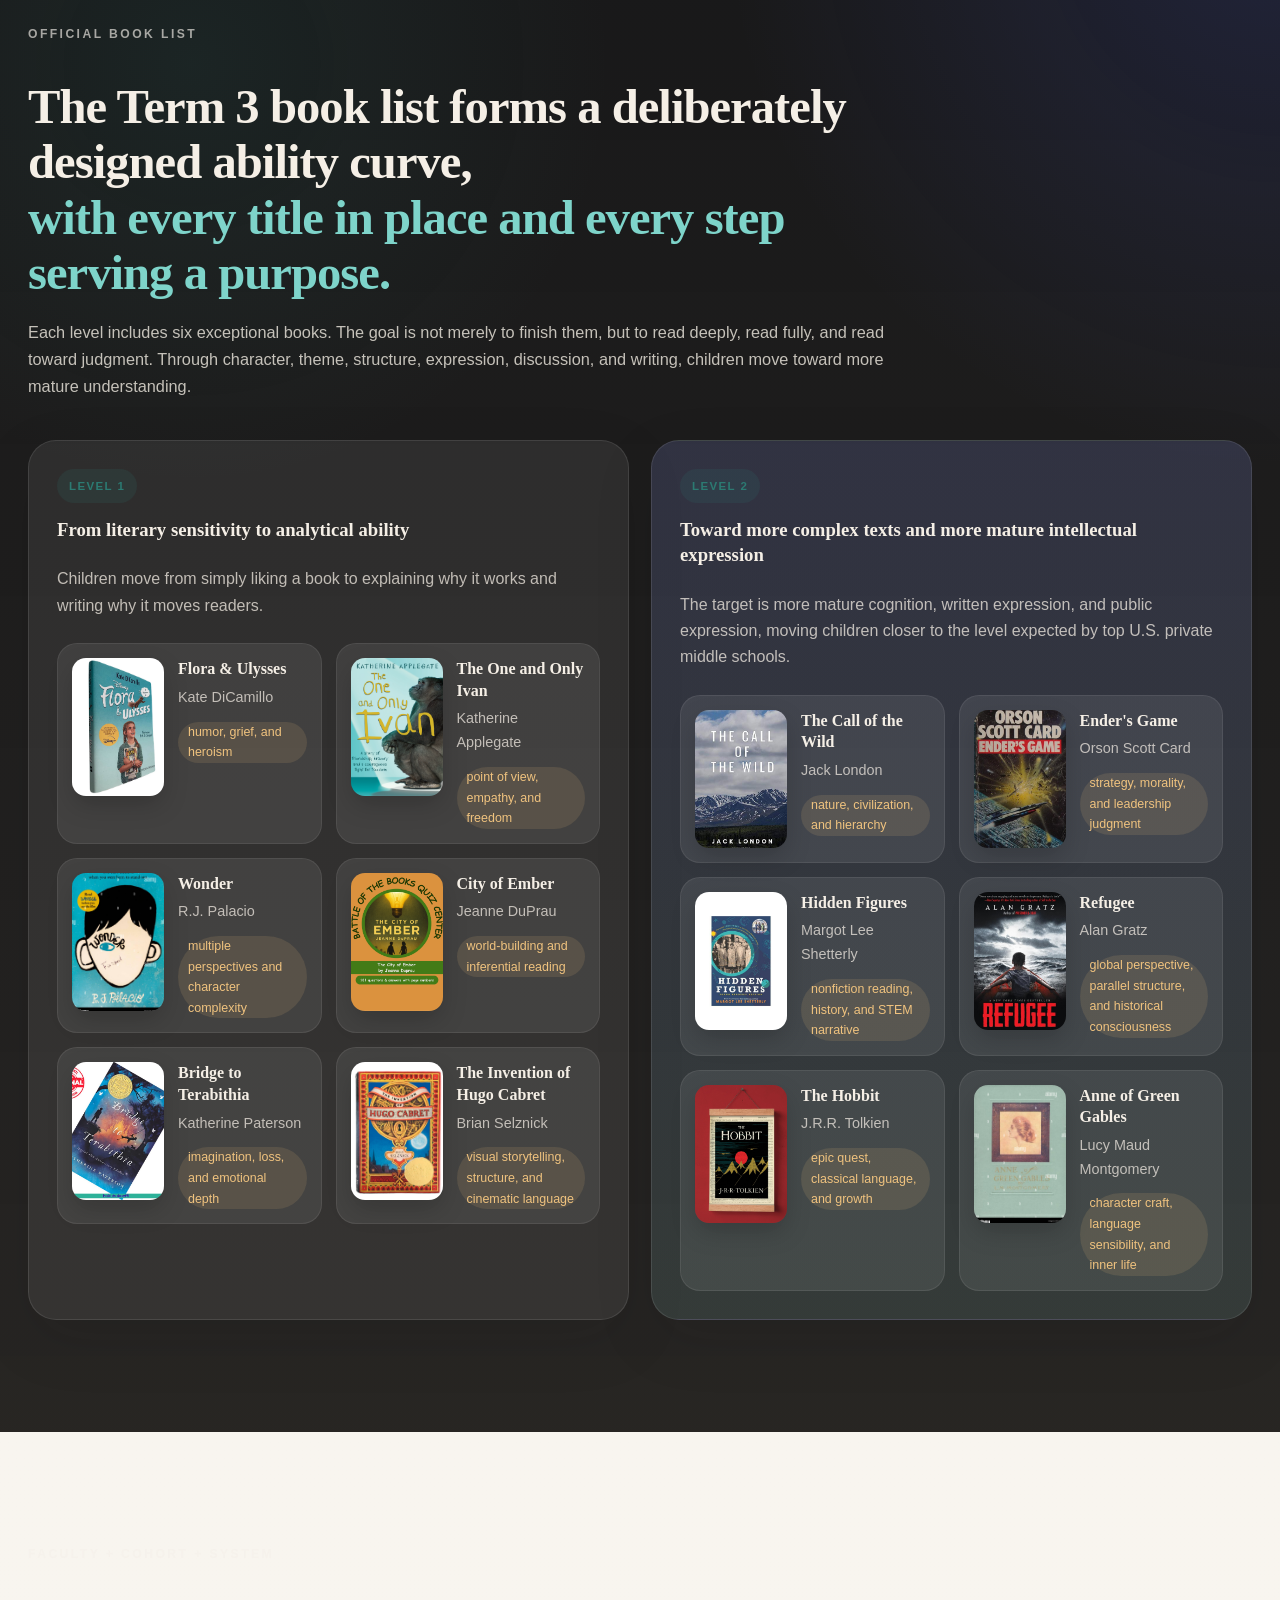
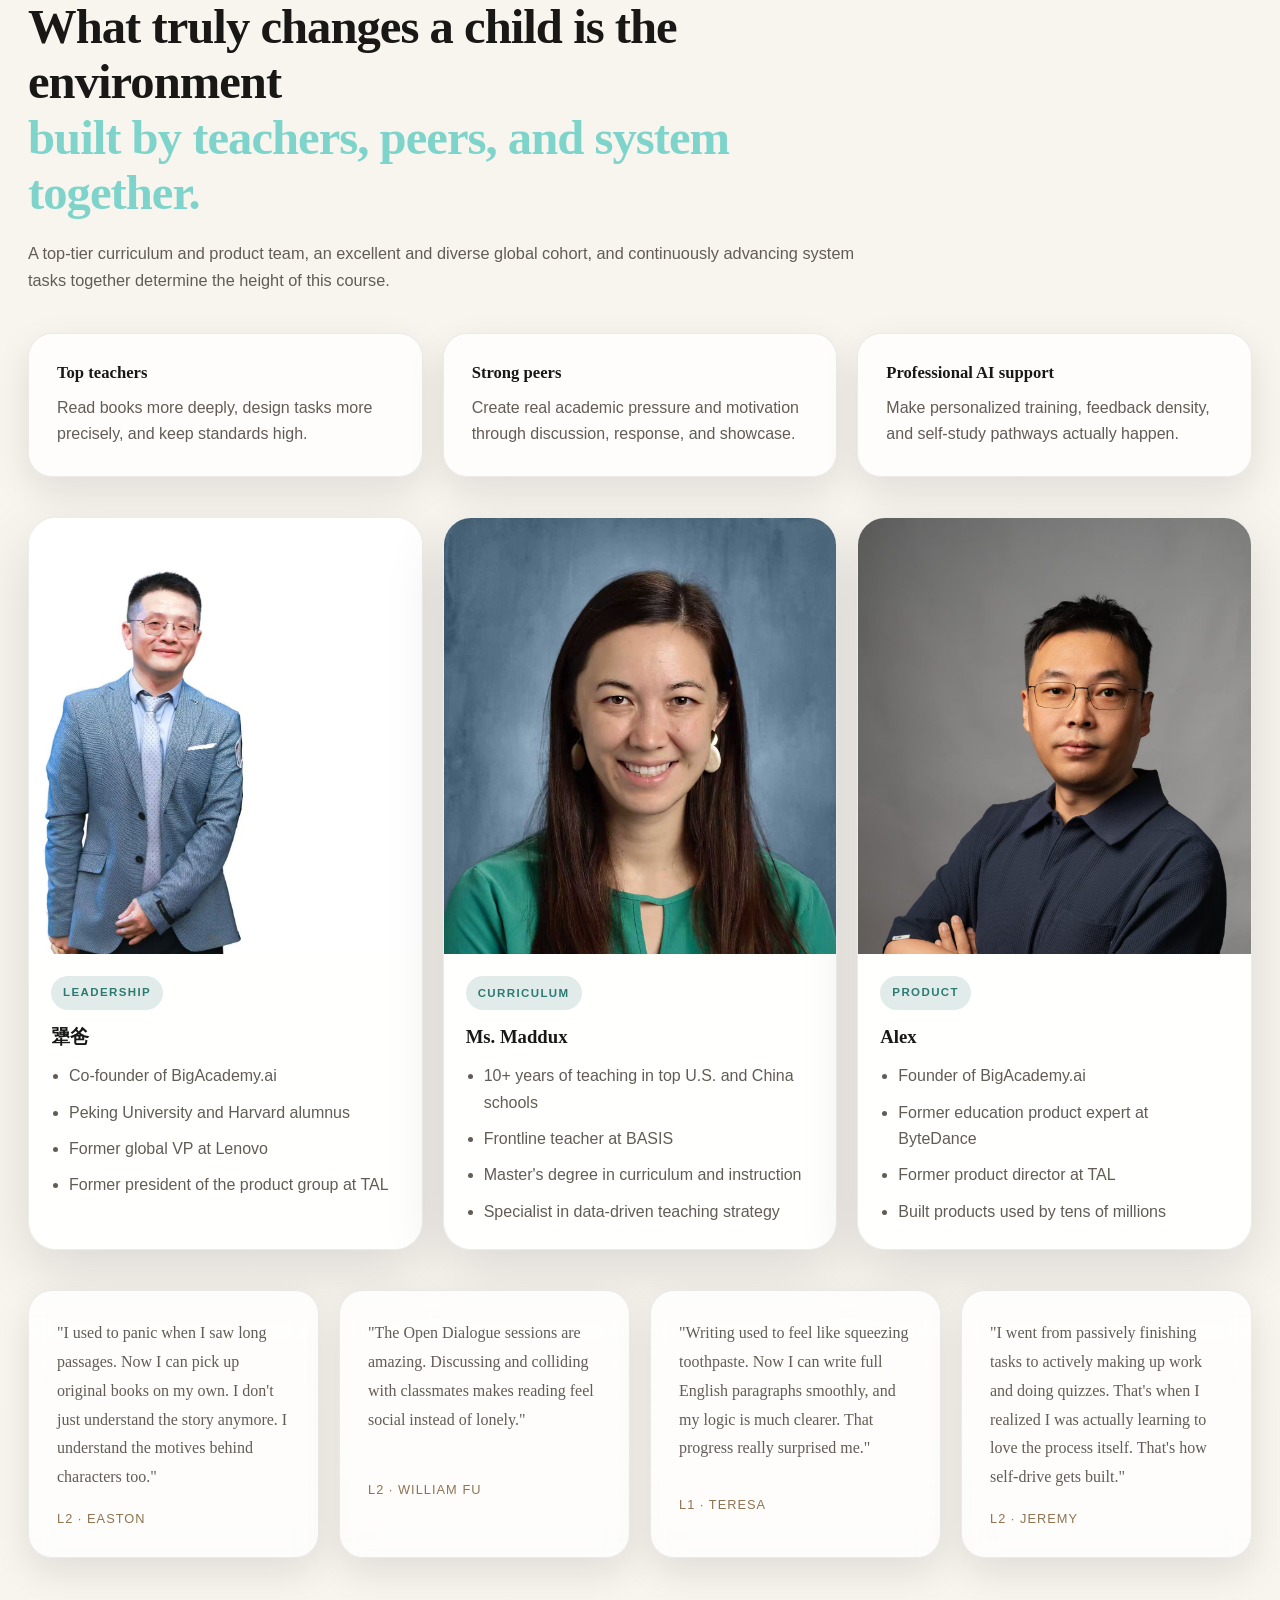
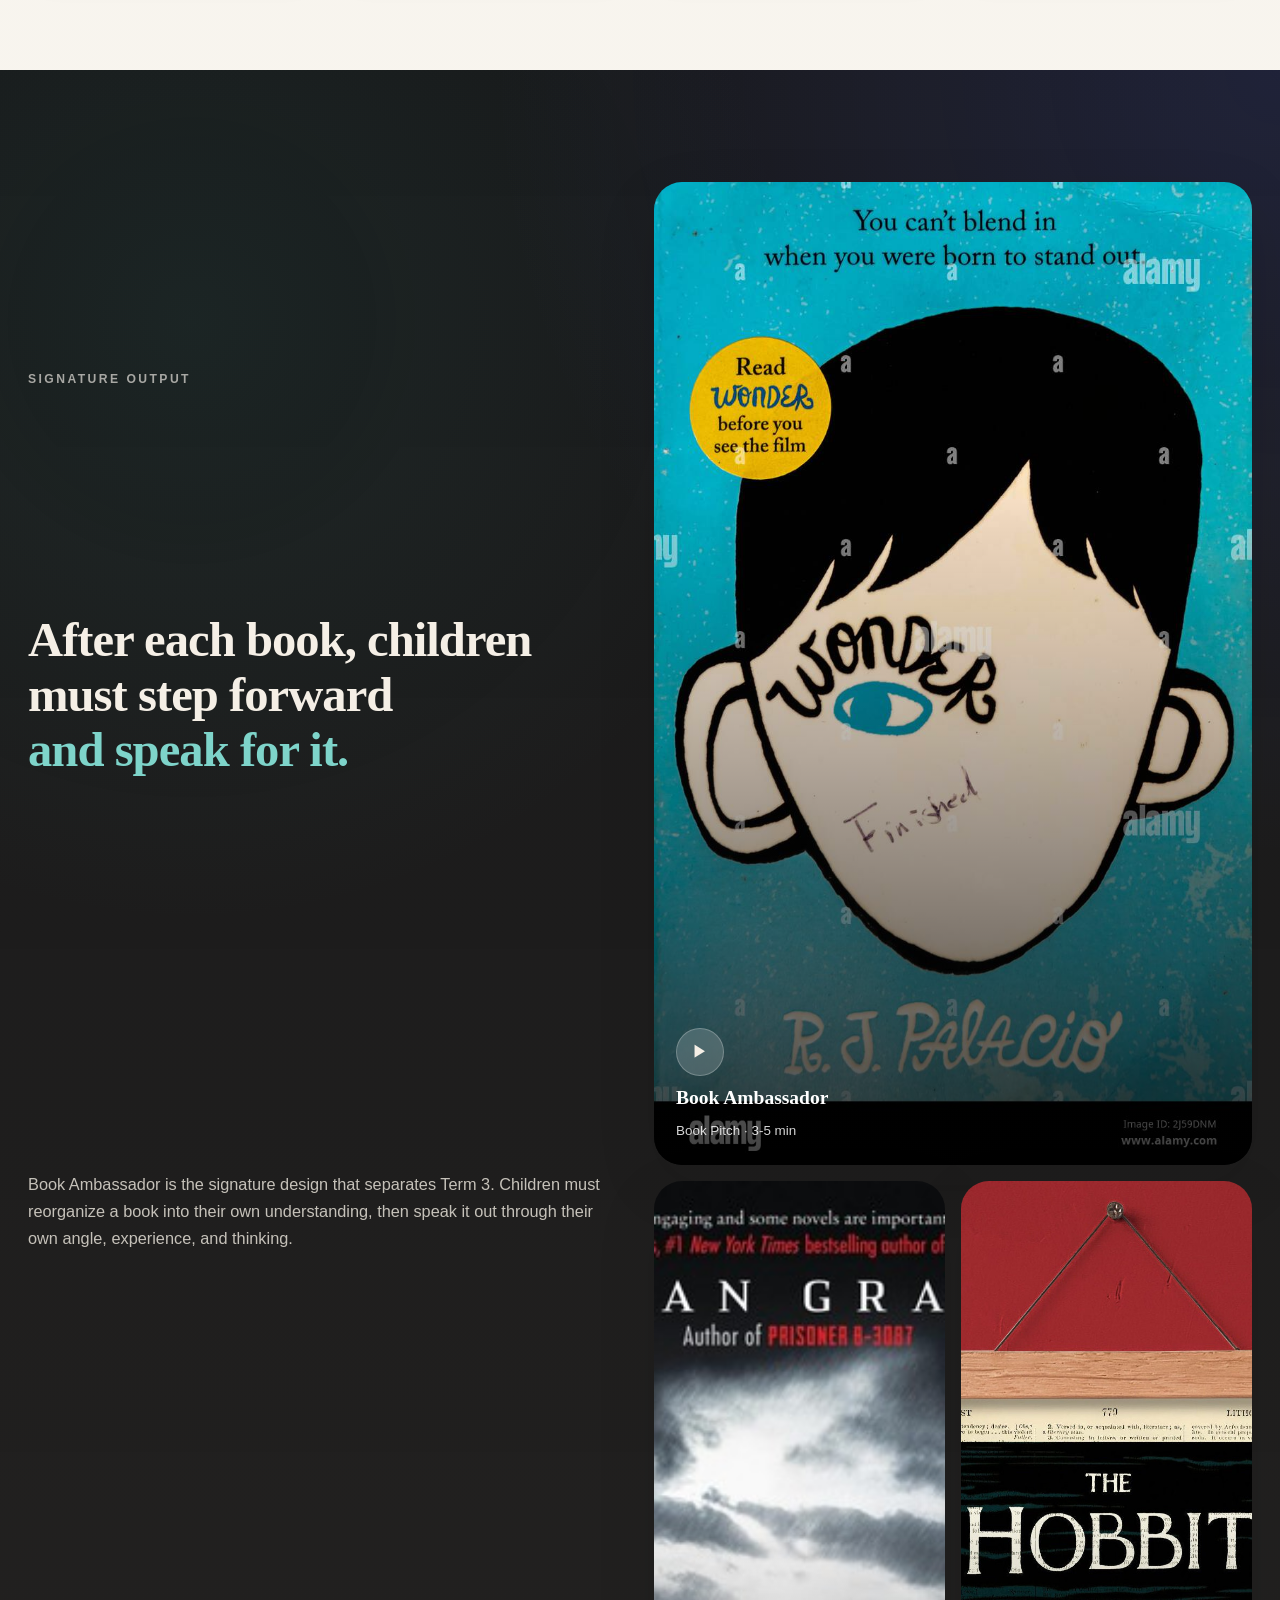
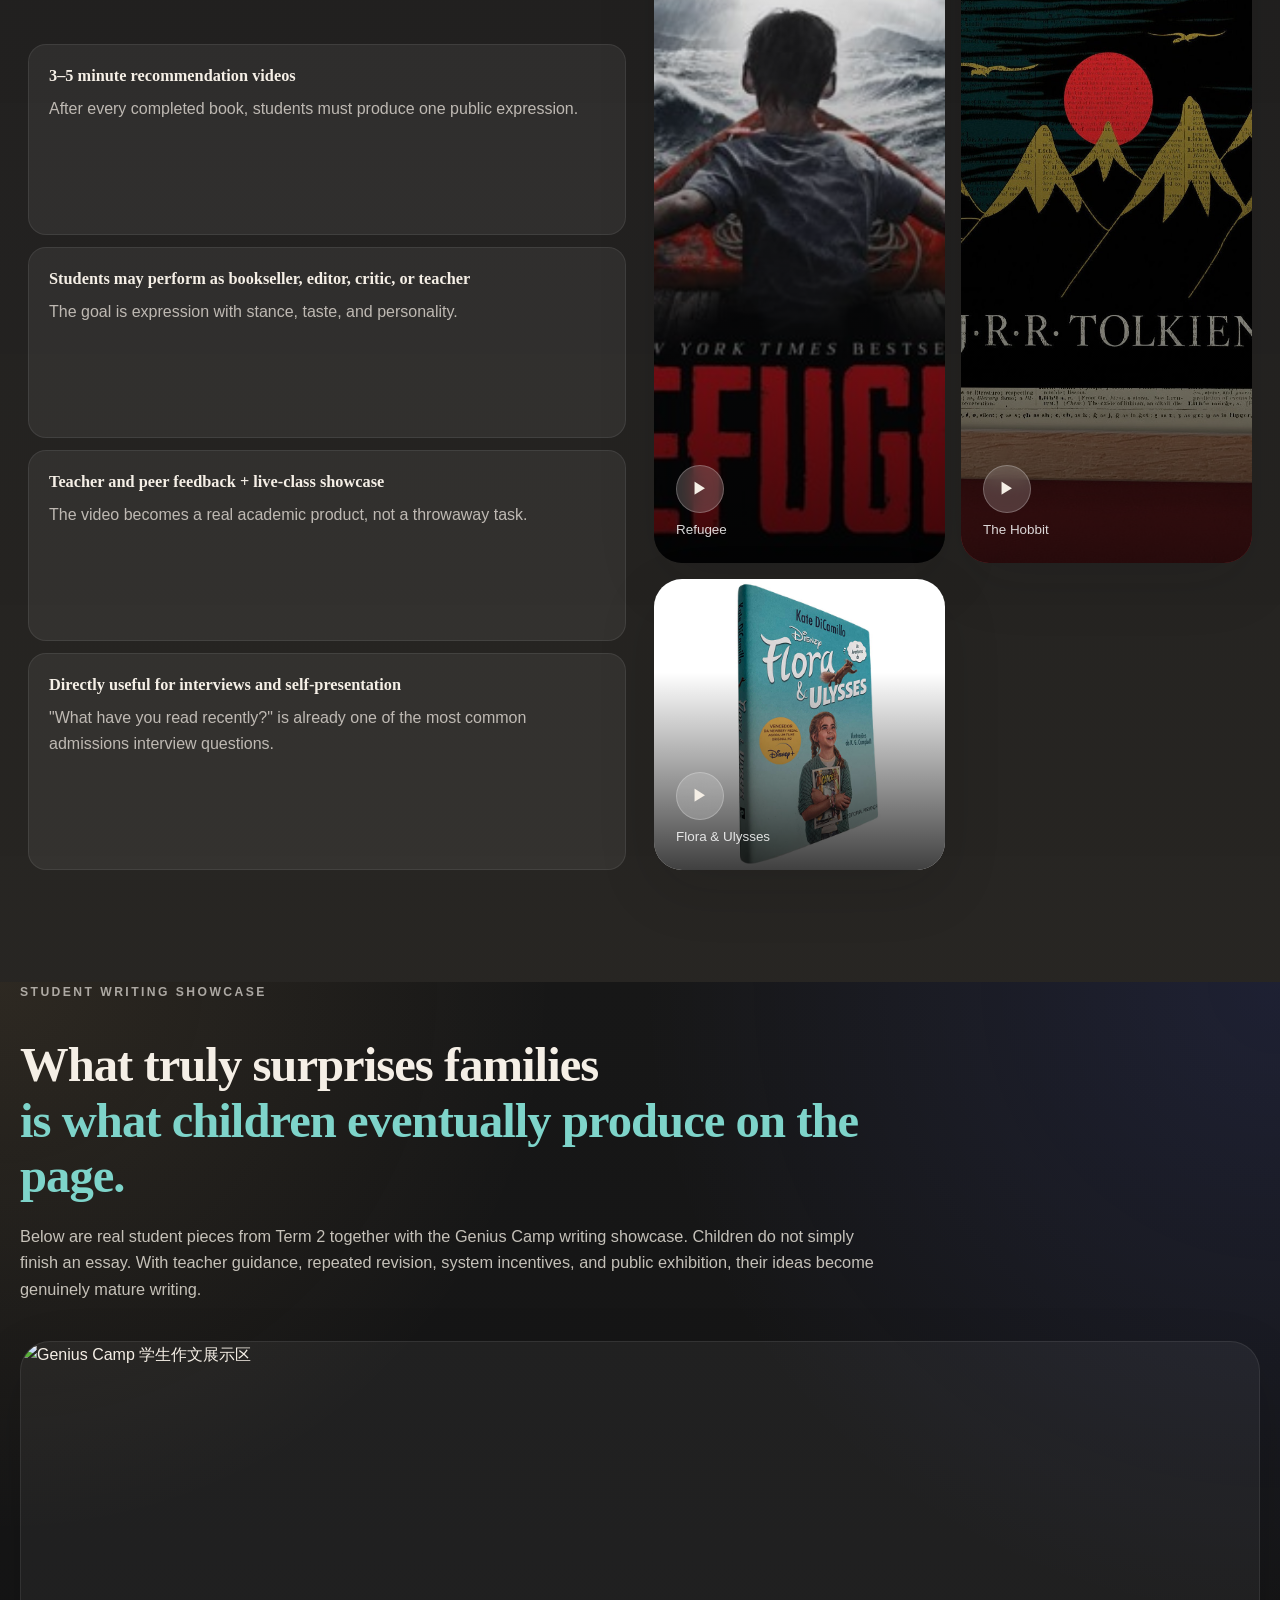
==== commit 8ac646f7: "Link winter-spring 2027 internal curriculum planning hub" ====
--- a/index.html
+++ b/index.html
@@ -33,6 +33,7 @@
       <a href="#books">第三期书单</a>
       <a href="#outcomes">成果交付</a>
       <a href="#apply">咨询报名</a>
+      <a href="/BigAcademyClass/research/spring-2027/">2027 寒春教研</a>
     </nav>
     <button
       type="button"
@@ -61,6 +62,7 @@
         <a href="#books">第三期书单</a>
         <a href="#outcomes">成果交付</a>
         <a href="#apply">咨询报名</a>
+      <a href="/BigAcademyClass/research/spring-2027/">2027 寒春教研</a>
       </nav>
     </div>
   </div>
